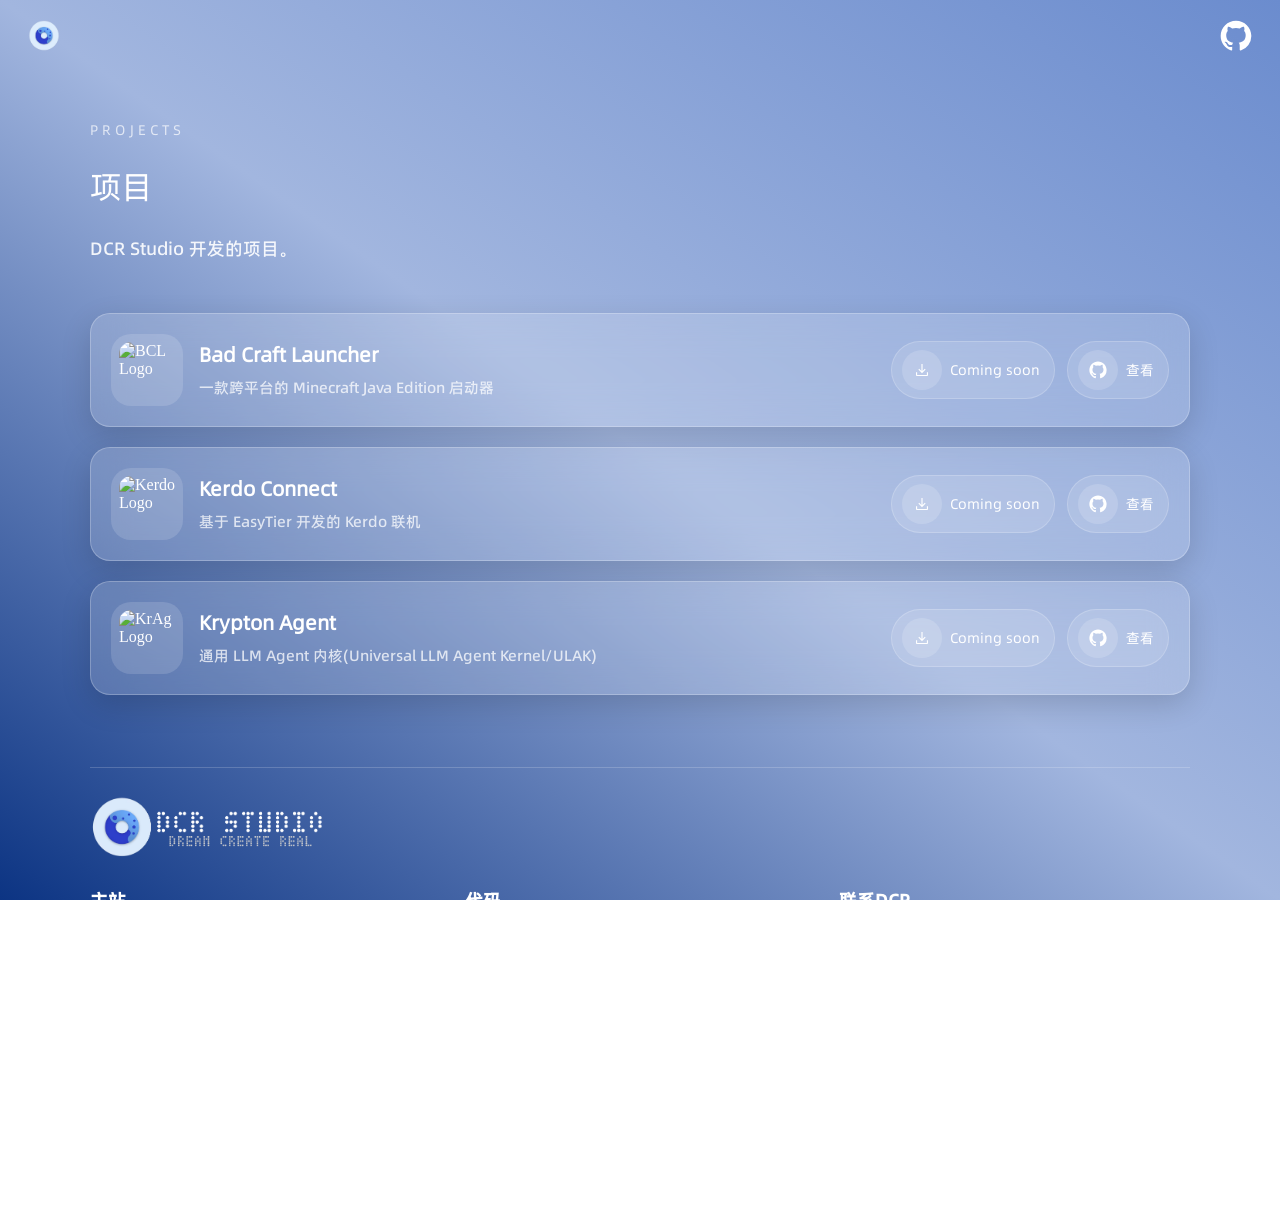
==== projects.html @ 17569304 "[add] added lots of pages" ====
<!DOCTYPE html>
<html lang="zh-CN">
<head>
    <meta charset="UTF-8">
    <meta name="viewport" content="width=device-width, initial-scale=1.0">
    <title>项目 - DCR Studio</title>
    <link rel="stylesheet" href="./res/fonts/puhuiti-mid/result.css">
    <link rel="stylesheet" href="./res/fonts/puhuiti-reg/result.css">
    <link rel="stylesheet" href="./res/css/style.css">
</head>
<body class="about-body">
    <header class="site-header">
        <a href="./index.html" class="header-logo" aria-label="返回主页">
            <img src="./res/images/logo.png" alt="DCR Studio Logo">
        </a>
        <a href="https://github.com/DCR-Studio" class="header-github" aria-label="访问 GitHub" target="_blank" rel="noopener noreferrer">
            <img src="./res/images/svg/github.svg" alt="GitHub">
        </a>
    </header>

    <main class="about-page">
        <section class="about-hero">
            <p class="about-eyebrow">PROJECTS</p>
            <h1>项目</h1>
            <p style="margin: 0; line-height: 1.8; color: rgba(255, 255, 255, 0.9); font-size: 18px; font-family: 'Alibaba PuHuiTi 3.0 65 Medium', Arial, sans-serif;">
                DCR Studio 开发的项目。
            </p>
        </section>

        <section class="about-section">
            <div class="member-cards project-cards">
                <article class="member-card project-card">
                    <!-- 占位示例：后续可替换为真实项目数据 -->
                    <img class="project-card__logo" src="https://github.com/Bad-Craft-Launcher.png" alt="BCL Logo">
                    <div class="project-card__info">
                        <h3>Bad Craft Launcher</h3>
                        <p>一款跨平台的 Minecraft Java Edition 启动器</p>
                    </div>
                    <div class="project-card__actions">
                        <a class="project-card__action" href="https://github.com/Bad-Craft-Launcher/Bad-Craft-Launcher/releases/latest" aria-label="下载项目资源">
                            <span class="project-card__action-icon">
                                <img src="./res/images/svg/download.svg" alt="下载">
                            </span>
                            <span class="project-card__action-label">Coming soon</span>
                        </a>
                        <a class="project-card__action" href="https://github.com/Bad-Craft-Launcher/Bad-Craft-Launcher" aria-label="查看项目详情">
                            <span class="project-card__action-icon">
                                <img src="./res/images/svg/github.svg" alt="查看">
                            </span>
                            <span class="project-card__action-label">查看</span>
                        </a>
                    </div>
                </article>
                <article class="member-card project-card">
                    <img class="project-card__logo" src="https://github.com/Bad-Craft-Launcher.png" alt="Kerdo Logo">
                    <div class="project-card__info">
                        <h3>Kerdo Connect</h3>
                        <p>基于 EasyTier 开发的 Kerdo 联机</p>
                    </div>
                    <div class="project-card__actions">
                        <a class="project-card__action" href="https://github.com/Bad-Craft-Launcher/Kerdo_Connect/releases/latest" aria-label="下载项目资源">
                            <span class="project-card__action-icon">
                                <img src="./res/images/svg/download.svg" alt="下载">
                            </span>
                            <span class="project-card__action-label">Coming soon</span>
                        </a>
                        <a class="project-card__action" href="https://github.com/Bad-Craft-Launcher/Kerdo_Connect" aria-label="查看项目详情">
                            <span class="project-card__action-icon">
                                <img src="./res/images/svg/github.svg" alt="查看">
                            </span>
                            <span class="project-card__action-label">查看</span>
                        </a>
                    </div>
                </article>
                <article class="member-card project-card">
                    <img class="project-card__logo" src="https://github.com/DCR-Studio.png" alt="KrAg Logo">
                    <div class="project-card__info">
                        <h3>Krypton Agent</h3>
                        <p>通用 LLM Agent 内核(Universal LLM Agent Kernel/ULAK)</p>
                    </div>
                    <div class="project-card__actions">
                        <a class="project-card__action" href="https://github.com/DCR-Studio/Krypton_Agent/releases/latest" aria-label="下载项目资源">
                            <span class="project-card__action-icon">
                                <img src="./res/images/svg/download.svg" alt="下载">
                            </span>
                            <span class="project-card__action-label">Coming soon</span>
                        </a>
                        <a class="project-card__action" href="https://github.com/DCR-Studio/KryptonAgent" aria-label="查看项目详情">
                            <span class="project-card__action-icon">
                                <img src="./res/images/svg/github.svg" alt="查看">
                            </span>
                            <span class="project-card__action-label">查看</span>
                        </a>
                    </div>
                </article>
            </div>
        </section>
    </main>

    <footer class="site-footer">
        <div class="site-footer__brand">
            <img src="./res/images/logo-full.png" alt="DCR Studio Logo">
        </div>
        <div class="site-footer__links">
            <div class="site-footer__group">
                <h3>主站</h3>
                <a href="./index.html">主页</a>
                <a href="./about_us.html">关于我们</a>
                <a href="./projects.html">项目</a>
                <a href="./contact.html">联系我们</a>
                <a href="./careers.html">招贤纳士</a>
                <a href="./partner.html">友情链接</a>
            </div>
            <div class="site-footer__group">
                <h3>代码</h3>
                <a href="https://github.com/DCR-Studio" target="_blank" rel="noopener noreferrer">GitHub</a>
                <a href="#">DCR Git</a>
            </div>
            <div class="site-footer__group">
                <h3>联系DCR</h3>
                <a href="mailto:cyrene1112@outlook.com">邮箱</a>
            </div>
        </div>
        <p class="site-footer__copyright">版权所有 ©2026 DCR Studio，保留所有权利</p>
    </footer>
</body>
</html>
---- res/fonts/puhuiti-mid/result.css ----
/* Generated By cn-font-split@7.6.6 https://www.npmjs.com/package/cn-font-split
CreateTime: 2026-07-04T07:19:52.898+00:00;
Macintosh en CopyrightNotice Copyright (c) 2020-2023 Alibaba (China) Co., Ltd. All rights reserved.
Macintosh en FontFamilyName Alibaba PuHuiTi 3.0
Macintosh en FontSubfamilyName 65 Medium
Macintosh en UniqueFontID Hanyi Alibaba-PuHuiTi-3-65-Medium v3.01
Macintosh en FullFontName Alibaba PuHuiTi 3 65 Medium
Macintosh en VersionString Version 3.01
Macintosh en PostScriptFontName AlibabaPuHuiTi_3_65_Medium
Macintosh en Trademark Alibaba is a trademark of Alibaba Group Holding Limited.
Macintosh en ManufacturerName Alibaba Design;Hanyi Fonts
Macintosh en Description GB18030-2022 Level2
Macintosh en TypographicFamilyName Alibaba PuHuiTi 3.0
Macintosh en TypographicSubfamilyName 65 Medium
Windows en CopyrightNotice Copyright © 2020-2023 Alibaba (China) Co., Ltd. All rights reserved.
Windows en FontFamilyName Alibaba PuHuiTi 3.0 65 Medium
Windows en FontSubfamilyName Regular
Windows en UniqueFontID Hanyi Alibaba-PuHuiTi-3-65-Medium v3.01
Windows en FullFontName Alibaba PuHuiTi 3 65 Medium 
Windows en VersionString Version 3.01
Windows en PostScriptFontName AlibabaPuHuiTi_3_65_Medium
Windows en Trademark Alibaba is a trademark of Alibaba Group Holding Limited.
Windows en ManufacturerName Alibaba Design;Hanyi Fonts
Windows en DesignerName Alibaba Design
Windows en Description GB18030-2022 Level2
Windows en TypographicFamilyName Alibaba PuHuiTi 3.0
Windows en TypographicSubfamilyName 65 Medium
Windows zh CopyrightNotice © 2020-2023 阿里巴巴（中国）有限公司，版权所有
Windows zh FontFamilyName 阿里巴巴普惠体 3.0 65 Medium
Windows zh FontSubfamilyName Regular
Windows zh FullFontName 阿里巴巴普惠体 3 65 Medium
Windows zh Trademark 阿里巴巴、Alibaba是阿里巴巴集团在中国及其他国家或地区的商标或注册商标
Windows zh ManufacturerName Alibaba Design；汉仪字库
Windows zh Description GB18030-2022 实现级别2
Windows zh TypographicFamilyName 阿里巴巴普惠体 3.0
Windows zh TypographicSubfamilyName 65 Medium
 */

@font-face{font-family:"Alibaba PuHuiTi 3.0 65 Medium";src:local("Alibaba PuHuiTi 3.0 65 Medium"),url("./fe0da4c849c36a8dfc9201a2fbf87a91.woff2")format("woff2");font-style:normal;font-display:swap;font-weight:500;unicode-range:U+2CD0A,U+2CD8B,U+2CD8D,U+2CD8F-2CD90,U+2CD9F-2CDA0,U+2CDA8,U+2CDAD-2CDAE,U+2CDD5,U+2CE18,U+2CE1A,U+2CE23,U+2CE26,U+2CE2A,U+2CE7C,U+2CE88,U+2CE93;}@font-face{font-family:"Alibaba PuHuiTi 3.0 65 Medium";src:local("Alibaba PuHuiTi 3.0 65 Medium"),url("./f0ddeb15ff6d6e3dd3711c921fa8a365.woff2")format("woff2");font-style:normal;font-display:swap;font-weight:500;unicode-range:U+FE3B-FE40,U+FE49-FE4E,U+FE50-FE52,U+FE54-FE57,U+FE59-FE66,U+FE68-FE6B,U+20087,U+20089,U+200CC,U+20164,U+20676,U+20CD0,U+2139A,U+21413,U+215D7,U+2298F,U+235CB,U+23C97-23C98,U+23E23,U+241FE,U+249DB,U+24A7D,U+24AC9,U+25532,U+25562,U+255A8,U+25ED7,U+26221,U+2648D,U+26676,U+2677C,U+26B5C,U+26C21,U+27FF9,U+28408,U+28678,U+28695,U+287E0,U+28B49,U+28C47,U+28C4F,U+28C51,U+28C54,U+28E99,U+29F7E,U+29F83,U+29F8C,U+2A7DD,U+2A8FB,U+2A917,U+2AA30,U+2AA36,U+2AA58,U+2AFA2,U+2B127-2B128,U+2B137-2B138,U+2B1ED,U+2B300,U+2B363,U+2B36F,U+2B372,U+2B37D,U+2B404,U+2B410,U+2B413,U+2B461,U+2B4E7,U+2B4EF,U+2B4F6,U+2B4F9,U+2B50D-2B50E,U+2B536,U+2B5AE-2B5AF,U+2B5B3,U+2B5E7,U+2B5F4,U+2B61C-2B61D,U+2B626-2B628,U+2B62A,U+2B62C,U+2B695-2B696,U+2B6AD,U+2B6ED,U+2B7A9,U+2B7C5,U+2B7E6,U+2B7F9,U+2B7FC,U+2B806,U+2B80A,U+2B81C,U+2B8B8,U+2BAC7,U+2BB5F,U+2BB62,U+2BB7C,U+2BB83,U+2BC1B,U+2BD77,U+2BD87,U+2BDF7,U+2BE29,U+2C029-2C02A,U+2C0A9,U+2C0CA,U+2C1D5,U+2C1D9,U+2C1F9,U+2C27C,U+2C288,U+2C2A4,U+2C317,U+2C35B,U+2C361,U+2C364,U+2C488,U+2C494,U+2C497,U+2C542,U+2C613,U+2C618,U+2C621,U+2C629,U+2C62B-2C62D,U+2C62F,U+2C642,U+2C64A-2C64B,U+2C72C,U+2C72F,U+2C79F,U+2C7C1,U+2C7FD,U+2C8D9,U+2C8DE,U+2C8E1,U+2C8F3,U+2C907,U+2C90A,U+2C91D,U+2CA02,U+2CA0E,U+2CA7D,U+2CAA9,U+2CB29,U+2CB2D-2CB2E,U+2CB31,U+2CB38-2CB39,U+2CB3B,U+2CB3F,U+2CB41,U+2CB4A,U+2CB4E,U+2CB5A-2CB5B,U+2CB64,U+2CB69,U+2CB6C,U+2CB6F,U+2CB73,U+2CB76,U+2CB78,U+2CB7C,U+2CBB1,U+2CBBF-2CBC0,U+2CBCE,U+2CC56,U+2CC5F,U+2CCF5-2CCF6,U+2CCFD,U+2CCFF,U+2CD02-2CD03;}@font-face{font-family:"Alibaba PuHuiTi 3.0 65 Medium";src:local("Alibaba PuHuiTi 3.0 65 Medium"),url("./80f4eba93f5dee6e5efb33aa146539e7.woff2")format("woff2");font-style:normal;font-display:swap;font-weight:500;unicode-range:U+9EF6,U+9EF8,U+9EFA,U+9F00-9F08,U+9F0A,U+9F0C,U+9F0F,U+9F11-9F12,U+9F14-9F16,U+9F18,U+9F1A-9F1F,U+9F21,U+9F23-9F2B,U+9F2D-9F2E,U+9F30-9F33,U+9F35-9F36,U+9F38,U+9F3A,U+9F3C,U+9F3F-9F43,U+9F45-9F49,U+9F4C-9F4D,U+9F53,U+9F55-9F58,U+9F5A-9F5B,U+9F5D-9F5E,U+9F62-9F65,U+9F68-9F69,U+9F6B,U+9F6D-9F71,U+9F73-9F75,U+9F78-9F7E,U+9F81-9F82,U+9F8E-9F8F,U+9F91-9F93,U+9F96-9F98,U+9F9D-9F9E,U+9FA1-9FEF,U+FA0E-FA0F,U+FA11,U+FA13-FA14,U+FA1F,U+FA21,U+FA23-FA24,U+FA27-FA29,U+FE10-FE19,U+FE30-FE31,U+FE33-FE3A;}@font-face{font-family:"Alibaba PuHuiTi 3.0 65 Medium";src:local("Alibaba PuHuiTi 3.0 65 Medium"),url("./b30726be7192f937f1ca2a57c9c046e0.woff2")format("woff2");font-style:normal;font-display:swap;font-weight:500;unicode-range:U+9D90-9D92,U+9D94-9D97,U+9D99,U+9D9B-9DA4,U+9DA6-9DA8,U+9DAA-9DAE,U+9DB0-9DB3,U+9DB5-9DBA,U+9DBD-9DBF,U+9DC1,U+9DC3-9DD2,U+9DD4-9DD6,U+9DD8,U+9DDB-9DE4,U+9DE7-9DEE,U+9DF0-9DF1,U+9DF4-9DF7,U+9DFB-9E0B,U+9E0D-9E14,U+9E16-9E19,U+9E1C,U+9E24,U+9E27,U+9E2E,U+9E30,U+9E34,U+9E3B-9E3C,U+9E40,U+9E4D,U+9E50,U+9E52-9E54,U+9E56,U+9E59,U+9E5D,U+9E5F-9E62,U+9E65,U+9E6E-9E6F,U+9E72,U+9E74-9E78,U+9E7B,U+9E80-9E81,U+9E83-9E86,U+9E89-9E8A,U+9E8C-9E91,U+9E94-9E96,U+9E98-9E9C,U+9E9E,U+9EA0-9EA4,U+9EA7-9EA8,U+9EAA-9EB3,U+9EB5-9EB7,U+9EB9-9EBA,U+9EBF-9EC2,U+9EC5-9EC8,U+9ECA-9ECB,U+9ED0,U+9ED2-9ED3,U+9ED5-9ED7,U+9ED9-9EDA,U+9EE1,U+9EE3-9EE4,U+9EE6,U+9EEB-9EEE,U+9EF0-9EF1,U+9EF3,U+9EF5;}@font-face{font-family:"Alibaba PuHuiTi 3.0 65 Medium";src:local("Alibaba PuHuiTi 3.0 65 Medium"),url("./700228b8939da39b20bc80b5d2b4ac8d.woff2")format("woff2");font-style:normal;font-display:swap;font-weight:500;unicode-range:U+9C3D,U+9C3F-9C44,U+9C46-9C47,U+9C4A-9C51,U+9C53,U+9C55,U+9C59-9C5C,U+9C5E,U+9C60-9C66,U+9C68-9C6C,U+9C6E-9C76,U+9C79,U+9C7B,U+9C7D-9C7E,U+9C80,U+9C83-9C84,U+9C89-9C8A,U+9C8C,U+9C8F,U+9C93,U+9C96-9C99,U+9C9D,U+9CAA,U+9CAC,U+9CAF,U+9CB9,U+9CBE-9CC2,U+9CC8-9CC9,U+9CD1-9CD2,U+9CDA-9CDB,U+9CE0-9CE1,U+9CE3-9CE4,U+9CE6,U+9CE8,U+9CEA-9CF2,U+9CF5,U+9CF7-9D05,U+9D08,U+9D0A-9D14,U+9D16-9D1A,U+9D1C,U+9D1E,U+9D20-9D22,U+9D24-9D25,U+9D27,U+9D29-9D2E,U+9D31-9D3A,U+9D3C-9D3E,U+9D40-9D41,U+9D43-9D50,U+9D54-9D5B,U+9D5E-9D5F,U+9D62-9D69,U+9D6B,U+9D6D-9D6E,U+9D70-9D71,U+9D73-9D86,U+9D88,U+9D8A-9D8F;}@font-face{font-family:"Alibaba PuHuiTi 3.0 65 Medium";src:local("Alibaba PuHuiTi 3.0 65 Medium"),url("./4c2bf8b38216673ebd500a7e6fa5c6ea.woff2")format("woff2");font-style:normal;font-display:swap;font-weight:500;unicode-range:U+9B12,U+9B14-9B1E,U+9B20-9B21,U+9B24,U+9B26,U+9B28,U+9B2A-9B2D,U+9B30,U+9B33-9B3A,U+9B3D-9B40,U+9B46,U+9B4A-9B4C,U+9B50,U+9B52-9B53,U+9B55-9B57,U+9B59,U+9B5B-9B6E,U+9B70-9B73,U+9B75-9B76,U+9B78-9B80,U+9B82,U+9B84-9B8D,U+9B8F,U+9B93-9B99,U+9B9B-9B9D,U+9B9F-9BA9,U+9BAC,U+9BAF-9BBF,U+9BC2-9BC6,U+9BC8,U+9BCB-9BD3,U+9BD5,U+9BD8-9BDA,U+9BDC,U+9BDE-9BE0,U+9BE3,U+9BE5-9BE6,U+9BE9,U+9BEC-9BEF,U+9BF1-9BF3,U+9BF5-9BFC,U+9BFE,U+9C00-9C07,U+9C0A-9C0C,U+9C0E-9C11,U+9C14-9C1F,U+9C21-9C22,U+9C24,U+9C26-9C27,U+9C2A-9C2C,U+9C2E-9C30,U+9C34,U+9C36,U+9C38,U+9C3A,U+9C3C;}@font-face{font-family:"Alibaba PuHuiTi 3.0 65 Medium";src:local("Alibaba PuHuiTi 3.0 65 Medium"),url("./bccf6facd8a5192bc6c82842bdbefa71.woff2")format("woff2");font-style:normal;font-display:swap;font-weight:500;unicode-range:U+99B2,U+99B5-99C0,U+99C2-99CF,U+99D3,U+99D6-99D7,U+99DA,U+99DC,U+99DE,U+99E0-99E1,U+99E3-99EC,U+99EE-99F0,U+99F2-99FE,U+9A00,U+9A02-9A04,U+9A06-9A0C,U+9A10-9A15,U+9A17-9A18,U+9A1A-9A2A,U+9A2C,U+9A2F,U+9A31-9A35,U+9A39-9A3D,U+9A3F,U+9A46-9A49,U+9A4B-9A4C,U+9A4E,U+9A50-9A54,U+9A56,U+9A58-9A59,U+9A5C-9A5E,U+9A60-9A61,U+9A63,U+9A66-9A69,U+9A6B,U+9A72,U+9A83,U+9A89,U+9A8D-9A8E,U+9A94-9A95,U+9A99,U+9AA6,U+9AA9-9AAE,U+9AB2-9AB5,U+9AB9,U+9ABB,U+9ABD-9ABF,U+9AC3-9AC4,U+9AC6-9ACA,U+9ACD-9ACE,U+9AD0,U+9AD7,U+9AD9-9ADE,U+9AE0,U+9AE2-9AE5,U+9AE7-9AEA,U+9AEC,U+9AEE,U+9AF0-9AF8,U+9AFA,U+9AFC-9B02,U+9B04-9B07,U+9B09-9B0E,U+9B10-9B11;}@font-face{font-family:"Alibaba PuHuiTi 3.0 65 Medium";src:local("Alibaba PuHuiTi 3.0 65 Medium"),url("./15256eaf8ebf578d02d896df12a3e1bc.woff2")format("woff2");font-style:normal;font-display:swap;font-weight:500;unicode-range:U+9815-9816,U+9819-981B,U+981D-9820,U+9822-9823,U+9825,U+9827-982C,U+982E-982F,U+9831-9836,U+983A,U+983C-9845,U+9847-984B,U+9850-9852,U+9854-9857,U+985A,U+985C-985D,U+985F-9861,U+9863-9864,U+9866,U+9868-986A,U+986D-986E,U+9872,U+988B,U+988E,U+9892,U+9895,U+9899,U+98A3,U+98A9-98AD,U+98B0-98B5,U+98B7-98BB,U+98BD-98C3,U+98C5,U+98C7,U+98C9-98CD,U+98CF-98D0,U+98D4,U+98D6-98D7,U+98DC-98DD,U+98E1,U+98E3-98E6,U+98EC,U+98EE,U+98F0-98F1,U+98F3,U+98F5-98FB,U+98FF-9902,U+9904,U+9906-9907,U+990B,U+990E-990F,U+9914-9917,U+9919,U+991C-991D,U+991F-9920,U+9922-9927,U+9929-992D,U+992F-9930,U+9932,U+9934-9936,U+9938-993B,U+993D,U+9940-9942,U+9944,U+9946-9947,U+994D-9951,U+9953,U+9956,U+9958-995B,U+995D,U+995F-9961,U+9964,U+9966,U+9973,U+9978-9979,U+997B,U+997E,U+9982-9983,U+9989,U+998C,U+998E,U+999A-99A4,U+99A6-99A7,U+99A9-99AB,U+99AF-99B0;}@font-face{font-family:"Alibaba PuHuiTi 3.0 65 Medium";src:local("Alibaba PuHuiTi 3.0 65 Medium"),url("./ad28e42911093963da45f993711d81bd.woff2")format("woff2");font-style:normal;font-display:swap;font-weight:500;unicode-range:U+96B5,U+96B7,U+96BA-96BB,U+96BF,U+96C2-96C3,U+96C8,U+96CA,U+96D0-96D1,U+96D3-96D4,U+96D7-96D8,U+96DA,U+96DD,U+96DF,U+96E1,U+96E4-96E7,U+96EB-96EE,U+96F0-96F1,U+96F4-96F5,U+96F8,U+96FA,U+96FC-96FD,U+96FF,U+9702-9703,U+9705,U+970A-970C,U+9710-9712,U+9714-9715,U+9717-971B,U+971D,U+971F-9726,U+9728-9729,U+972B-972C,U+972E-972F,U+9731,U+9733-9737,U+973A-973C,U+973F-9741,U+9743,U+9745-9747,U+9749-9751,U+9754-9755,U+9757-9758,U+975D,U+975F,U+9763-9764,U+9767,U+976A-9772,U+9775,U+9777-977B,U+977D-9784,U+9786-978A,U+978C,U+978E,U+9790,U+9793,U+9795-9797,U+9799-979C,U+979E-979F,U+97A1-97A2,U+97A4-97AA,U+97AC,U+97AE,U+97B0-97B1,U+97B3,U+97B5-97BC,U+97BE-97C2,U+97C4-97C8,U+97CA,U+97CD-97D2,U+97D4-97D8,U+97DA-97DB,U+97DF-97E5,U+97E8,U+97EE-97F2,U+97F4,U+97F7-97FA,U+97FC-97FE,U+9800,U+9804,U+9809,U+980B,U+980D,U+9814;}@font-face{font-family:"Alibaba PuHuiTi 3.0 65 Medium";src:local("Alibaba PuHuiTi 3.0 65 Medium"),url("./a2f093672e6bde3fd5c14dec6f78433b.woff2")format("woff2");font-style:normal;font-display:swap;font-weight:500;unicode-range:U+944B,U+944D-9450,U+9452-9453,U+9455-945F,U+9461-9462,U+9464,U+9466-946A,U+946C,U+946E-946F,U+9471,U+9473-9476,U+9478,U+947A-947B,U+9480,U+9482-9484,U+9491,U+9496,U+9498,U+94C7,U+94CF,U+94D3-94D4,U+94DA,U+94E6,U+94FB,U+951C,U+9520,U+9527,U+9533,U+953D,U+9543,U+9548,U+954B,U+9555,U+955A,U+9560,U+956E,U+9574-9575,U+9578-957E,U+9581,U+9584-9585,U+9587-9588,U+958A,U+958D,U+9590-9591,U+9595-9597,U+9599-95A0,U+95A2,U+95A4,U+95A6-95A7,U+95AA,U+95AE-95B0,U+95B2-95B5,U+95B7-95B8,U+95BA,U+95C0-95C2,U+95C4-95C7,U+95C9,U+95CD-95CF,U+95D1-95D3,U+95D7-95DB,U+95DD,U+95DF-95E0,U+95E3-95E4,U+95E6-95E7,U+95EC,U+95FF,U+9607,U+9613,U+9618,U+961B,U+961E,U+9620,U+9623-9629,U+962B-962D,U+962F-9630,U+9637-963A,U+963E,U+9641,U+9643,U+964A,U+964E-964F,U+9651-9653,U+9656-9657,U+9659-965A,U+965C,U+965E,U+9660,U+9665-9666,U+966B,U+966D-966F,U+9671,U+9679-967C,U+967E-9684,U+9687,U+968C,U+9691-9693,U+9696,U+969A,U+969D-96A6,U+96A9,U+96AB-96AF,U+96B2;}@font-face{font-family:"Alibaba PuHuiTi 3.0 65 Medium";src:local("Alibaba PuHuiTi 3.0 65 Medium"),url("./c297d212a8bdabe43c3b5e2e0e3ef943.woff2")format("woff2");font-style:normal;font-display:swap;font-weight:500;unicode-range:U+9311,U+9313-9314,U+9316-9317,U+931C-931E,U+9321,U+9323-9325,U+9327,U+9329-932A,U+932C-932D,U+9330-9332,U+9334-9337,U+9339-933D,U+933F,U+9342,U+9344-9345,U+9348-934A,U+934C,U+934E-9353,U+9355-9357,U+9359-935A,U+935C-9363,U+9366-9368,U+936B,U+936D-936F,U+9371-9374,U+9377-9379,U+937B-937D,U+937F-9381,U+9383,U+9385-9386,U+9388-9389,U+938B-938E,U+9390-9395,U+9397,U+9399-93A1,U+93A4-93A5,U+93A8,U+93AB,U+93AD,U+93AF,U+93B1-93B2,U+93B4,U+93B6-93BE,U+93C0-93C2,U+93C4-93C6,U+93C9,U+93CB,U+93CE-93D0,U+93D2-93D5,U+93D9-93DB,U+93E0,U+93E3,U+93E5-93E7,U+93E9-93F4,U+93F6,U+93F8,U+93FA-93FC,U+93FE-9402,U+9404-940A,U+940C-940F,U+9411,U+9415-9418,U+941A-941F,U+9421-9425,U+9429-942A,U+942C-942D,U+942F-9431,U+9434,U+9436-9437,U+9439,U+943B-943D,U+9440-9443,U+9445-9449;}@font-face{font-family:"Alibaba PuHuiTi 3.0 65 Medium";src:local("Alibaba PuHuiTi 3.0 65 Medium"),url("./5f0deec2e1d921a8b9c79744a1ee9a29.woff2")format("woff2");font-style:normal;font-display:swap;font-weight:500;unicode-range:U+91B7-91B9,U+91BB-91BF,U+91C2,U+91C4,U+91C6,U+91C8,U+91D6,U+91DA-91DB,U+91DE-91E2,U+91E5-91E6,U+91E8,U+91EA-91F4,U+91F6,U+91F8,U+91FB-91FF,U+9202-9203,U+9205-9207,U+920A-920C,U+920E-920F,U+9212-9213,U+9216-921D,U+921F-9222,U+9224,U+9228-922D,U+922F,U+9231-9232,U+9235-9236,U+923B-923C,U+9241-9244,U+9246-9247,U+924A-924C,U+924E-9250,U+9252-9254,U+9256,U+9258-9259,U+925C-925D,U+925F-9261,U+9263,U+9265,U+9267-926B,U+926E-9273,U+9275-9277,U+9279,U+927C-927E,U+9281-9282,U+9284,U+9286-928D,U+928F-9290,U+9292,U+9294-9295,U+9297,U+9299,U+929B,U+929D-929F,U+92A1-92A2,U+92A4,U+92A7,U+92AD,U+92AF-92B0,U+92B2,U+92B4-92B6,U+92B8-92BA,U+92BD-92C0,U+92C2,U+92C4,U+92C6,U+92C9-92CB,U+92CD-92CE,U+92D0-92D1,U+92D3-92DC,U+92DE,U+92E0-92E2,U+92E7,U+92E9,U+92EB-92ED,U+92F2-92F5,U+92F7,U+92F9-92FB,U+92FD-9300,U+9302-9303,U+9305,U+9309-930F;}@font-face{font-family:"Alibaba PuHuiTi 3.0 65 Medium";src:local("Alibaba PuHuiTi 3.0 65 Medium"),url("./07b52f41963afe61d3e4b91c76cf8fad.woff2")format("woff2");font-style:normal;font-display:swap;font-weight:500;unicode-range:U+9007-9008,U+900C,U+900E,U+9013,U+9018,U+901C,U+9024-9025,U+9027-902C,U+9030-9031,U+9033-9034,U+9037,U+9039-903A,U+903D,U+903F-9040,U+9043,U+9045-9046,U+9048-9049,U+904C,U+9056,U+905A,U+905D,U+905F,U+9061,U+9064,U+9066-9067,U+906A-906C,U+906F-9071,U+9073,U+9076,U+9079,U+907B,U+907E,U+9085-9086,U+9089,U+908C-908E,U+9092,U+9094,U+9096,U+9098,U+909A,U+909C,U+909E-90A0,U+90A4-90A5,U+90A7-90A9,U+90AB,U+90AD,U+90B2,U+90B7,U+90BC-90BD,U+90BF-90C0,U+90C2-90C3,U+90C6,U+90C8-90C9,U+90CB-90CD,U+90D2,U+90D4-90D6,U+90D8-90DA,U+90DE,U+90E0,U+90E3-90E5,U+90E9-90EA,U+90EC,U+90EE,U+90F0-90F3,U+90F6-90F7,U+90F9-90FC,U+90FF-9101,U+9103,U+9105,U+9107-9108,U+910A-9111,U+9113,U+9115,U+9117-9118,U+911A-911D,U+911F-9121,U+9124-9126,U+9128-912C,U+912E,U+9133,U+9135,U+9137-9138,U+913B-9142,U+9144-9145,U+9147,U+9151,U+9153-9156,U+9158-9159,U+915B-915C,U+915F-9160,U+9166-9168,U+916B,U+916D,U+9173,U+917A-917C,U+9180-9182,U+9184,U+9186,U+9188,U+918A,U+918E-918F,U+9193-9199,U+919D,U+919F-91A1,U+91A4-91A9,U+91B0-91B3,U+91B6;}@font-face{font-family:"Alibaba PuHuiTi 3.0 65 Medium";src:local("Alibaba PuHuiTi 3.0 65 Medium"),url("./82ab59eb292a697f70346bb8cf2c2596.woff2")format("woff2");font-style:normal;font-display:swap;font-weight:500;unicode-range:U+8E6B,U+8E6E,U+8E71,U+8E73,U+8E75,U+8E77-8E79,U+8E7B,U+8E7D-8E7E,U+8E80,U+8E82-8E84,U+8E86,U+8E88,U+8E8C,U+8E8E,U+8E96-8E99,U+8E9B,U+8E9D,U+8E9F-8EA0,U+8EA2-8EA4,U+8EA7-8EA9,U+8EAD-8EAE,U+8EB0-8EB1,U+8EB3-8EB9,U+8EBB-8EBF,U+8EC1-8EC9,U+8ECF-8ED1,U+8ED3,U+8ED5-8EDA,U+8EDC-8EDE,U+8EE0-8EE3,U+8EE5-8EEA,U+8EEC-8EF1,U+8EF3-8EF7,U+8EFD,U+8EFF-8F02,U+8F04,U+8F06,U+8F08,U+8F0B-8F11,U+8F13,U+8F16-8F1A,U+8F20-8F24,U+8F27-8F28,U+8F2B-8F2E,U+8F30-8F32,U+8F34-8F37,U+8F39-8F3A,U+8F3C-8F3D,U+8F40-8F41,U+8F43,U+8F47-8F48,U+8F4A-8F4C,U+8F4F-8F53,U+8F55-8F5E,U+8F60,U+8F63,U+8F65,U+8F6A,U+8F80,U+8F8C,U+8F92,U+8F9D,U+8FA0-8FA2,U+8FA4-8FA5,U+8FA7,U+8FAA,U+8FAC,U+8FB3-8FB5,U+8FB7-8FB8,U+8FBA-8FBC,U+8FBF-8FC0,U+8FC3,U+8FC6,U+8FC9-8FCD,U+8FCF,U+8FD2,U+8FD6-8FD7,U+8FDA,U+8FE0-8FE1,U+8FE3,U+8FE7,U+8FEC,U+8FEF,U+8FF1-8FF2,U+8FF4-8FF6,U+8FFA-8FFC,U+8FFE-8FFF;}@font-face{font-family:"Alibaba PuHuiTi 3.0 65 Medium";src:local("Alibaba PuHuiTi 3.0 65 Medium"),url("./004e72b5d0db8b5d825c6520e001409b.woff2")format("woff2");font-style:normal;font-display:swap;font-weight:500;unicode-range:U+8CCB-8CD0,U+8CD4,U+8CD6-8CD9,U+8CDB,U+8CDD,U+8CDF,U+8CE5,U+8CE8-8CE9,U+8CEB,U+8CEE-8CF3,U+8CF5-8CF9,U+8CFF-8D03,U+8D06-8D07,U+8D09,U+8D0B-8D0C,U+8D0E,U+8D11-8D12,U+8D14-8D15,U+8D18-8D1A,U+8D1C,U+8D20,U+8D51-8D52,U+8D57,U+8D5F,U+8D65,U+8D68-8D6A,U+8D6C,U+8D6E-8D6F,U+8D71-8D72,U+8D78-8D80,U+8D82-8D83,U+8D86-8D89,U+8D8C-8D90,U+8D92-8D93,U+8D96-8D98,U+8D9A-8D9E,U+8DA0-8DA2,U+8DA4-8DA7,U+8DA9-8DB0,U+8DB6-8DB7,U+8DB9,U+8DBB,U+8DBD,U+8DC0-8DC2,U+8DC5,U+8DC7-8DCA,U+8DCD,U+8DD0,U+8DD2-8DD5,U+8DD8-8DD9,U+8DDC,U+8DE0,U+8DE2,U+8DE5-8DE7,U+8DE9,U+8DED-8DEE,U+8DF0-8DF2,U+8DF4,U+8DF6,U+8DFC,U+8DFE-8E04,U+8E06-8E08,U+8E0B,U+8E0D-8E0E,U+8E11-8E13,U+8E15-8E1C,U+8E20-8E21,U+8E24-8E28,U+8E2B,U+8E2D,U+8E30,U+8E32-8E34,U+8E36-8E38,U+8E3B-8E3C,U+8E3E-8E3F,U+8E43,U+8E45-8E46,U+8E4D-8E50,U+8E53-8E54,U+8E56-8E58,U+8E5A-8E5F,U+8E61-8E62,U+8E65,U+8E67-8E68,U+8E6A;}@font-face{font-family:"Alibaba PuHuiTi 3.0 65 Medium";src:local("Alibaba PuHuiTi 3.0 65 Medium"),url("./c6db850c72cd901e59278420807057a7.woff2")format("woff2");font-style:normal;font-display:swap;font-weight:500;unicode-range:U+8AF2,U+8AF4-8AF5,U+8AF9,U+8AFB,U+8AFD,U+8AFF,U+8B03,U+8B06,U+8B08-8B09,U+8B0B-8B0D,U+8B0F,U+8B11-8B13,U+8B15,U+8B18,U+8B1A,U+8B1C,U+8B1E-8B1F,U+8B21-8B25,U+8B27,U+8B29-8B2A,U+8B2D-8B32,U+8B34-8B38,U+8B3A-8B3D,U+8B3F-8B40,U+8B42-8B48,U+8B4A-8B4D,U+8B50-8B55,U+8B57,U+8B5B,U+8B5D-8B65,U+8B67-8B6A,U+8B6D-8B6E,U+8B71-8B73,U+8B75-8B76,U+8B78-8B7C,U+8B7F,U+8B81-8B89,U+8B8B-8B8D,U+8B8F-8B91,U+8B94,U+8B97-8B9B,U+8B9D,U+8B9F,U+8BAC,U+8BB1,U+8BBB,U+8BC7,U+8BD0,U+8BEA,U+8C09,U+8C1E,U+8C38-8C40,U+8C42-8C45,U+8C4A-8C4B,U+8C4D,U+8C4F,U+8C51-8C53,U+8C56-8C59,U+8C5B-8C60,U+8C63-8C69,U+8C6D-8C72,U+8C74-8C77,U+8C7B-8C81,U+8C83-8C84,U+8C86-8C88,U+8C8B,U+8C8D-8C92,U+8C95-8C97,U+8C99-8C9C,U+8C9F,U+8CA3-8CA6,U+8CAD-8CAE,U+8CB1,U+8CB5,U+8CB9,U+8CBE,U+8CC6,U+8CC9;}@font-face{font-family:"Alibaba PuHuiTi 3.0 65 Medium";src:local("Alibaba PuHuiTi 3.0 65 Medium"),url("./7ecd654fc406ca02968a29cd348d6eb9.woff2")format("woff2");font-style:normal;font-display:swap;font-weight:500;unicode-range:U+8988-898A,U+898C-898E,U+8990-8992,U+8994-8995,U+8997,U+8999-89A0,U+89A2-89A5,U+89A7-89A9,U+89AB,U+89AD-89AE,U+89B0-89B1,U+89B3-89B6,U+89B8-89B9,U+89BB-89BC,U+89BE,U+89C3,U+89CD,U+89D3-89D5,U+89D7-89D9,U+89DB,U+89DD,U+89DF-89E2,U+89E4,U+89E7-89EA,U+89EC-89EE,U+89F0-89F2,U+89F5,U+89F7,U+89F9-89FF,U+8A04-8A06,U+8A09,U+8A0B,U+8A0D,U+8A0F,U+8A11-8A12,U+8A14,U+8A19-8A1A,U+8A1C,U+8A1E,U+8A20-8A22,U+8A24,U+8A26-8A29,U+8A2B-8A2C,U+8A2E-8A30,U+8A32-8A33,U+8A35,U+8A37-8A39,U+8A3B-8A3D,U+8A3F-8A40,U+8A42-8A45,U+8A47,U+8A49-8A4D,U+8A4F,U+8A51,U+8A53,U+8A56-8A57,U+8A59-8A5A,U+8A5C-8A5D,U+8A5F,U+8A64-8A65,U+8A67-8A68,U+8A6A,U+8A6F,U+8A74,U+8A76-8A78,U+8A7A-8A7B,U+8A7D-8A7E,U+8A80-8A83,U+8A88,U+8A8B-8A8C,U+8A8E-8A90,U+8A94,U+8A96-8A97,U+8A99,U+8A9B-8A9D,U+8A9F,U+8AA2,U+8AA7,U+8AA9,U+8AAB-8AAF,U+8AB1,U+8AB3-8AB5,U+8AB7-8AB8,U+8ABA-8ABB,U+8ABD-8ABE,U+8AC0-8AC1,U+8AC3,U+8AC5-8AC6,U+8AC8,U+8ACA,U+8ACC,U+8ACE,U+8AD0,U+8AD3-8AD5,U+8AD8-8ADA,U+8ADD,U+8ADF-8AE0,U+8AE3,U+8AE5,U+8AE8-8AEA,U+8AEC,U+8AEF-8AF0;}@font-face{font-family:"Alibaba PuHuiTi 3.0 65 Medium";src:local("Alibaba PuHuiTi 3.0 65 Medium"),url("./338e507f1d2087f821d83a7b473be398.woff2")format("woff2");font-style:normal;font-display:swap;font-weight:500;unicode-range:U+884E-8852,U+8855-8856,U+8858,U+885A,U+885C,U+885E-8860,U+8866-8867,U+886A,U+886D,U+886F,U+8871,U+8873-8876,U+8878-887C,U+8880,U+8883,U+8886-8887,U+8889-888A,U+888C,U+888E-8891,U+8893-8895,U+8897-889B,U+889D,U+889F-88A1,U+88A3,U+88A5-88AA,U+88AC,U+88AE-88B0,U+88B2-88B6,U+88B8-88BB,U+88BD-88C0,U+88C3-88C4,U+88C7-88C8,U+88CA-88CD,U+88D0-88D1,U+88D3,U+88D6-88D7,U+88DA-88DB,U+88DE,U+88E0-88E1,U+88E6-88E7,U+88E9-88EF,U+88F2,U+88F5-88F7,U+88FA-88FB,U+88FD,U+88FF-8901,U+8903-8909,U+890B-890F,U+8911,U+8914-8918,U+891C-8920,U+8922-8924,U+8926-8929,U+892C-892F,U+8931,U+8935,U+8937,U+8939-893A,U+893C-8940,U+8942-8943,U+8945-8948,U+894A-8955,U+8957-895C,U+8961-8963,U+8965,U+8967-8969,U+896B-896E,U+8970-8971,U+8973-897A,U+897C-897E,U+8980,U+8982,U+8984-8985,U+8987;}@font-face{font-family:"Alibaba PuHuiTi 3.0 65 Medium";src:local("Alibaba PuHuiTi 3.0 65 Medium"),url("./e587e6c934f93f7d8ecf9c4346c1515b.woff2")format("woff2");font-style:normal;font-display:swap;font-weight:500;unicode-range:U+86FD,U+86FF,U+8701,U+8704-8705,U+870B-870C,U+870E-8711,U+8714,U+8716,U+8719,U+871B,U+871D,U+871F-8720,U+8724,U+8726-8728,U+872A-872D,U+872F-8730,U+8732-8733,U+8735-8736,U+8738-873A,U+873C-873D,U+8740-8746,U+874A-874B,U+874D,U+874F-8752,U+8754,U+8756,U+8758,U+875A-875E,U+8761-8762,U+8767,U+8769-876D,U+876F,U+8771-8773,U+8775,U+8777,U+8779-877A,U+877F-8781,U+8786-8787,U+8789-878A,U+878C,U+878E-8792,U+8794-8796,U+8798-879D,U+87A0-87A1,U+87A3-87A7,U+87A9-87AA,U+87AE,U+87B0-87B2,U+87B4,U+87B6-87B9,U+87BC,U+87BE-87BF,U+87C1-87C3,U+87C5,U+87C7,U+87C9,U+87CC-87CD,U+87CF-87D0,U+87D4-87DA,U+87DC-87DF,U+87E1-87E2,U+87E4,U+87E6-87E9,U+87EB,U+87ED,U+87F0-87F1,U+87F3-87F5,U+87F7-87F8,U+87FA,U+87FC-87FD,U+87FF-8802,U+8804,U+8807-8809,U+880B-880C,U+880E-880F,U+8812,U+8817-881A,U+881C-881E,U+8820,U+8824-8830,U+8833-8835,U+8837-8838,U+883A,U+883D-883F,U+8841-8843,U+8847-884B;}@font-face{font-family:"Alibaba PuHuiTi 3.0 65 Medium";src:local("Alibaba PuHuiTi 3.0 65 Medium"),url("./df754969ebf6edff8c6716e4be1500c1.woff2")format("woff2");font-style:normal;font-display:swap;font-weight:500;unicode-range:U+85B4-85B6,U+85B8,U+85BB-85C0,U+85C2-85C8,U+85CA-85CC,U+85D1-85D2,U+85D4,U+85D6-85DB,U+85DE-85E3,U+85E6-85E8,U+85EB-85F5,U+85F7-85F8,U+85FC-85FE,U+8600-8603,U+8608-8609,U+860C-8610,U+8612-8615,U+8617-8619,U+861B-861D,U+861F-8621,U+8623-8626,U+8628,U+862A-862C,U+862E-8637,U+8639,U+863B,U+863D-863E,U+8640-864C,U+8652-8653,U+8656-8659,U+865D,U+8660-8661,U+8663-8666,U+8668-866A,U+866D,U+8670,U+8672-8678,U+8683-8689,U+868E-8692,U+8694,U+8696-869B,U+869E-86A2,U+86A5-86A6,U+86AB,U+86AD-86AE,U+86B2-86B3,U+86B7-86B9,U+86BB-86BF,U+86C1-86C3,U+86C5,U+86C8,U+86CC-86CD,U+86D2-86D3,U+86D5-86D7,U+86DA,U+86DC-86DD,U+86E0-86E3,U+86E5-86E8,U+86EA-86EC,U+86EF,U+86F5-86F7,U+86FC;}@font-face{font-family:"Alibaba PuHuiTi 3.0 65 Medium";src:local("Alibaba PuHuiTi 3.0 65 Medium"),url("./03cd67f683e1d94a5c74b9b8d8b7f791.woff2")format("woff2");font-style:normal;font-display:swap;font-weight:500;unicode-range:U+846A,U+846E-8470,U+8472,U+8474,U+8479,U+847B-8481,U+8483-8486,U+848A,U+848D,U+848F-8493,U+8495-8496,U+8498,U+849A-849B,U+849D,U+849F-84A0,U+84A2-84AE,U+84B0-84B1,U+84B3,U+84B5-84B7,U+84BB,U+84BE,U+84C2-84C3,U+84C5-84C8,U+84CC,U+84CE-84CF,U+84D2,U+84D4-84D5,U+84D7-84DC,U+84DE,U+84E1-84E2,U+84E4,U+84E7-84EB,U+84ED,U+84F1-84F3,U+84F5-84FB,U+84FE,U+8500-850B,U+850D-8510,U+8512,U+8514-8516,U+8518-8519,U+851B-851D,U+8520,U+8522,U+8524,U+8527-852A,U+852E-8536,U+853E-8540,U+8542,U+8544-8545,U+8547,U+854B-854D,U+854F-8551,U+8553-8554,U+8557,U+855A-855D,U+855F-8561,U+8563,U+8565-8567,U+856B-856C,U+856E-8571,U+8573,U+8575-8576,U+8578,U+857C-857D,U+857F-8583,U+8586,U+8589,U+858B,U+858D-858E,U+8590-8593,U+8595-859A,U+859D-859E,U+85A0-85A3,U+85A5,U+85A7,U+85AB-85AD,U+85B1-85B3;}@font-face{font-family:"Alibaba PuHuiTi 3.0 65 Medium";src:local("Alibaba PuHuiTi 3.0 65 Medium"),url("./6016b81a6005b5151521ca1fcf99fd39.woff2")format("woff2");font-style:normal;font-display:swap;font-weight:500;unicode-range:U+82EE,U+82F0,U+82F2-82F3,U+82F5-82F6,U+82F8,U+82FA,U+82FC-8300,U+830A-830B,U+830D,U+8310,U+8312-8313,U+8316,U+8318-8319,U+831D-8326,U+8329-832A,U+832E,U+8330,U+8337,U+833B,U+833D-833F,U+8341-8342,U+8344-8345,U+8348,U+834B-834E,U+8353,U+8355-8359,U+835D,U+8362,U+8370-8376,U+8379-837A,U+837E-8384,U+8387-8388,U+838B-838D,U+838F-8391,U+8394-8395,U+8397,U+8399-839A,U+839D,U+839F,U+83A1,U+83A3-83A6,U+83AC-83AF,U+83B5,U+83BB,U+83BE-83BF,U+83C2-83C4,U+83C6,U+83C8-83C9,U+83CB,U+83CD-83CE,U+83D0-83D3,U+83D5,U+83D7,U+83D9-83DB,U+83DE,U+83E2-83E4,U+83E6-83E8,U+83EB-83EE,U+83F3-83F7,U+83FA-83FC,U+83FE-8400,U+8402,U+8405,U+8408-8409,U+8410,U+8412-8417,U+8419-841B,U+841E-8423,U+8429-842B,U+842D-8430,U+8432-8434,U+8436-8437,U+8439-843B,U+843E-8445,U+8447-8448,U+844A-8450,U+8453-8456,U+8458,U+845D-8460,U+8462,U+8465,U+8467-8468;}@font-face{font-family:"Alibaba PuHuiTi 3.0 65 Medium";src:local("Alibaba PuHuiTi 3.0 65 Medium"),url("./fdcbea03ed66c2818d6c7d195b97074e.woff2")format("woff2");font-style:normal;font-display:swap;font-weight:500;unicode-range:U+814D,U+814F,U+8152,U+8157-8158,U+815B-815F,U+8162-8164,U+8168,U+816A,U+816C,U+816F,U+8172,U+8175-8177,U+8181,U+8184-8187,U+8189,U+818B-818E,U+8190,U+8192-8197,U+8199,U+819E-819F,U+81A1-81A2,U+81A4-81A5,U+81A7,U+81AB-81B2,U+81B4-81B9,U+81BC,U+81C4-81C5,U+81C7-81C8,U+81CB,U+81CE,U+81D0-81D7,U+81D9,U+81DB-81DF,U+81E1-81E2,U+81E4,U+81E6,U+81E9,U+81EB,U+81EE-81F2,U+81F5-81F9,U+81FD,U+81FF,U+8203,U+820B,U+820E-820F,U+8211,U+8213,U+8215-821A,U+821D,U+8220,U+8224-8227,U+8229,U+822E,U+8232,U+823A,U+823C-823D,U+823F-8243,U+8245-8246,U+8248,U+824A,U+824C-824E,U+8250-8257,U+825B-825E,U+8260-8263,U+8265,U+8267,U+8269-826A,U+826C-826D,U+8275-8278,U+827B-827C,U+8280-8281,U+8283,U+8285-8287,U+8289,U+828C,U+8290,U+8293-8296,U+829A-829B,U+829E,U+82A0,U+82A2-82A3,U+82A7,U+82B2,U+82B5-82B6,U+82BA,U+82BC,U+82BF-82C0,U+82C2-82C3,U+82C5-82C6,U+82C9,U+82D0,U+82D6,U+82D9-82DA,U+82DD,U+82E2,U+82E8-82EA,U+82EC-82ED;}@font-face{font-family:"Alibaba PuHuiTi 3.0 65 Medium";src:local("Alibaba PuHuiTi 3.0 65 Medium"),url("./349a2ff7d9163ea1ac62165e9c45f939.woff2")format("woff2");font-style:normal;font-display:swap;font-weight:500;unicode-range:U+7FBA-7FBB,U+7FBE,U+7FC0,U+7FC2-7FC4,U+7FC6-7FC9,U+7FCB,U+7FCD,U+7FCF-7FD1,U+7FD3,U+7FD6-7FD7,U+7FD9-7FDE,U+7FE2-7FE4,U+7FE7-7FE8,U+7FEA-7FED,U+7FEF,U+7FF2,U+7FF4-7FF8,U+7FFA,U+7FFD-7FFF,U+8002,U+8007-800A,U+800E-800F,U+8011,U+8013,U+801A-801B,U+801D-801F,U+8021,U+8023-8024,U+802B,U+802D,U+802F-8030,U+8032,U+8034,U+8039-803A,U+803C,U+803E,U+8040-8041,U+8044-8045,U+8047-8049,U+804E-8051,U+8053,U+8055,U+8057,U+8059,U+805B-805D,U+805F-8068,U+806B-806E,U+8074,U+8078,U+807A-807C,U+8081-8082,U+8088,U+808A,U+808D-8092,U+8094-8095,U+8097,U+8099,U+809E,U+80A3,U+80A6-80A8,U+80AC,U+80B0,U+80B3,U+80B5-80B6,U+80B8-80B9,U+80BB,U+80C5,U+80C7-80CB,U+80CF-80D5,U+80D8,U+80DF-80E0,U+80E2-80E3,U+80E6,U+80EE,U+80F5,U+80F7,U+80F9,U+80FB,U+80FE-8101,U+8103-8104,U+8107,U+810B-810C,U+8115,U+8117,U+8119,U+811C-811D,U+811F-8122,U+8124-812A,U+812D-812E,U+8130,U+8133-8135,U+8137,U+813A-813D,U+813F-8145,U+8147,U+8149;}@font-face{font-family:"Alibaba PuHuiTi 3.0 65 Medium";src:local("Alibaba PuHuiTi 3.0 65 Medium"),url("./875cca9e73961ebf11adc66a6e632c00.woff2")format("woff2");font-style:normal;font-display:swap;font-weight:500;unicode-range:U+7DED-7DEE,U+7DF0,U+7DF3,U+7DF5,U+7DF7-7DF8,U+7DFA-7E07,U+7E0C-7E0F,U+7E12-7E1A,U+7E1C,U+7E20-7E22,U+7E24-7E2A,U+7E2C,U+7E2F-7E30,U+7E33-7E34,U+7E38,U+7E3A,U+7E3C,U+7E3F-7E40,U+7E42,U+7E44,U+7E48-7E51,U+7E53,U+7E56-7E59,U+7E5B-7E5D,U+7E5F-7E60,U+7E63-7E68,U+7E6B-7E6C,U+7E71-7E72,U+7E74-7E78,U+7E7A-7E7B,U+7E7F-7E81,U+7E83-7E87,U+7E89,U+7E8B,U+7E8D-7E8E,U+7E90-7E92,U+7E94-7E95,U+7E97,U+7E99-7E9A,U+7E9D-7E9E,U+7EAE,U+7EB4,U+7EBB-7EBC,U+7ED6,U+7EE4,U+7EEC,U+7EF9,U+7F0A,U+7F10,U+7F1E,U+7F37,U+7F39,U+7F3B-7F41,U+7F43,U+7F46-7F4B,U+7F4D-7F4F,U+7F52-7F53,U+7F56,U+7F59,U+7F5B-7F5E,U+7F60,U+7F63-7F67,U+7F6B-7F6D,U+7F6F,U+7F73,U+7F76,U+7F78,U+7F7A-7F7D,U+7F7F-7F80,U+7F82-7F84,U+7F87,U+7F89,U+7F8D,U+7F8F-7F93,U+7F95-7F99,U+7F9B-7F9C,U+7FA0,U+7FA2,U+7FA6,U+7FAA-7FAE,U+7FB1,U+7FB3-7FB5,U+7FB7;}@font-face{font-family:"Alibaba PuHuiTi 3.0 65 Medium";src:local("Alibaba PuHuiTi 3.0 65 Medium"),url("./f4d6ffc24dfbfb47301596fae73f2d6a.woff2")format("woff2");font-style:normal;font-display:swap;font-weight:500;unicode-range:U+7C8E-7C90,U+7C93-7C94,U+7C96,U+7C99-7C9B,U+7CA0-7CA1,U+7CA3,U+7CA6-7CA9,U+7CAB-7CAD,U+7CAF-7CB0,U+7CB4,U+7CB6-7CB8,U+7CBA-7CBB,U+7CBF-7CC0,U+7CC2-7CC4,U+7CC6,U+7CCB,U+7CCE-7CD4,U+7CD8,U+7CDA-7CDB,U+7CE1-7CE6,U+7CE9-7CEE,U+7CF0-7CF1,U+7CF3,U+7CF5,U+7CF7,U+7CFA,U+7CFC-7CFD,U+7CFF,U+7D01,U+7D03,U+7D0C,U+7D0E-7D0F,U+7D11-7D12,U+7D16,U+7D18,U+7D1D-7D1F,U+7D23-7D26,U+7D28-7D2A,U+7D2C-7D2E,U+7D34-7D38,U+7D3B,U+7D3D-7D3E,U+7D41,U+7D43,U+7D45,U+7D47-7D4D,U+7D4F,U+7D51-7D54,U+7D56-7D5A,U+7D5C,U+7D5F-7D60,U+7D63-7D65,U+7D67,U+7D69-7D6D,U+7D6F-7D70,U+7D74-7D76,U+7D78,U+7D7A-7D80,U+7D82,U+7D84-7D85,U+7D87,U+7D89-7D8E,U+7D90-7D92,U+7D94-7D9B,U+7D9D,U+7D9F,U+7DA1,U+7DA4-7DA5,U+7DA7-7DAB,U+7DAF,U+7DB3,U+7DB5-7DB7,U+7DBC,U+7DC0-7DC3,U+7DC5-7DC6,U+7DC8-7DC9,U+7DCC-7DD1,U+7DD3-7DD6,U+7DDB-7DDC,U+7DDF,U+7DE2,U+7DE4-7DE5,U+7DE7,U+7DEA-7DEB;}@font-face{font-family:"Alibaba PuHuiTi 3.0 65 Medium";src:local("Alibaba PuHuiTi 3.0 65 Medium"),url("./4bd83de3446834a51a4e80f0b719a1fb.woff2")format("woff2");font-style:normal;font-display:swap;font-weight:500;unicode-range:U+7B63-7B66,U+7B68-7B6D,U+7B6F-7B70,U+7B73-7B74,U+7B76,U+7B78,U+7B7A,U+7B7C-7B7D,U+7B7F,U+7B81-7B84,U+7B86-7B8A,U+7B8C,U+7B8E,U+7B91-7B93,U+7B96,U+7B98-7B9B,U+7B9E-7BA0,U+7BA3-7BA5,U+7BAE-7BB0,U+7BB2-7BB3,U+7BB5-7BB7,U+7BB9-7BBF,U+7BC2-7BC3,U+7BC5,U+7BC8,U+7BCA,U+7BCD-7BD0,U+7BD2,U+7BD4-7BD8,U+7BDB-7BDC,U+7BDE-7BE0,U+7BE2-7BE3,U+7BE7-7BE8,U+7BEB-7BED,U+7BEF-7BF0,U+7BF2,U+7BF4-7BF6,U+7BF8-7BFB,U+7BFD,U+7BFF,U+7C01-7C06,U+7C08-7C0A,U+7C0E,U+7C10-7C15,U+7C17-7C1D,U+7C20,U+7C22,U+7C24-7C25,U+7C28-7C29,U+7C2C-7C37,U+7C39-7C3D,U+7C42,U+7C44-7C4B,U+7C4E-7C5B,U+7C5D-7C5E,U+7C61-7C63,U+7C65-7C68,U+7C6B,U+7C6D,U+7C6F-7C71,U+7C75-7C7A,U+7C7E-7C88,U+7C8A-7C8D;}@font-face{font-family:"Alibaba PuHuiTi 3.0 65 Medium";src:local("Alibaba PuHuiTi 3.0 65 Medium"),url("./cc79867e54ad748ea975c303c5c219c7.woff2")format("woff2");font-style:normal;font-display:swap;font-weight:500;unicode-range:U+7A16,U+7A18-7A19,U+7A1B-7A1D,U+7A21-7A22,U+7A24-7A2D,U+7A2F-7A30,U+7A32,U+7A34-7A36,U+7A38,U+7A3A,U+7A3E,U+7A40-7A45,U+7A47-7A4B,U+7A4F-7A50,U+7A52-7A56,U+7A58-7A60,U+7A63-7A68,U+7A6A-7A6C,U+7A6E-7A6F,U+7A71-7A73,U+7A75,U+7A7B-7A7E,U+7A82,U+7A85,U+7A87,U+7A89-7A8C,U+7A8E-7A90,U+7A93-7A94,U+7A99-7A9B,U+7A9E,U+7AA1-7AA4,U+7AA7,U+7AAB,U+7AB0-7AB2,U+7AB4-7AB5,U+7AB7-7AB9,U+7ABB-7ABE,U+7AC0-7AC3,U+7AC6,U+7AC9,U+7ACC-7AD5,U+7AD7-7AD8,U+7ADA-7ADD,U+7AE1-7AE2,U+7AE4,U+7AE7-7AEC,U+7AEE,U+7AF0-7AF5,U+7AF7-7AF8,U+7AFB-7AFC,U+7AFE,U+7B00-7B02,U+7B05,U+7B07,U+7B09,U+7B0C-7B0E,U+7B10,U+7B12-7B13,U+7B16-7B18,U+7B1A,U+7B1C-7B1D,U+7B1F,U+7B21-7B23,U+7B27,U+7B29,U+7B2D,U+7B2F-7B30,U+7B32,U+7B34-7B37,U+7B39,U+7B3B,U+7B3D,U+7B3F-7B44,U+7B48,U+7B4A,U+7B4E,U+7B53,U+7B55,U+7B57,U+7B59,U+7B5C,U+7B5E-7B5F,U+7B61;}@font-face{font-family:"Alibaba PuHuiTi 3.0 65 Medium";src:local("Alibaba PuHuiTi 3.0 65 Medium"),url("./44f04b3695f27595cdb1509a76bfe21f.woff2")format("woff2");font-style:normal;font-display:swap;font-weight:500;unicode-range:U+78DF-78E2,U+78E4-78E6,U+78E9-78EB,U+78ED-78EE,U+78F0-78F1,U+78F3,U+78F5-78F6,U+78F8-78F9,U+78FB-78FC,U+78FE-7900,U+7902-7904,U+7907-790D,U+790F-7912,U+7914-7918,U+791A-791D,U+791F-7923,U+7925,U+7927-7929,U+792D-7930,U+7932-7933,U+7935-7939,U+793D,U+793F,U+7942-7945,U+7947,U+794A-7952,U+7954,U+7958-7959,U+7961,U+7963-7964,U+7966,U+7969-796C,U+796E,U+7970-7976,U+7979,U+797B-797E,U+7982-7983,U+7986-7989,U+798B-798C,U+7990-7999,U+799B-79A6,U+79A8-79A9,U+79AB-79AD,U+79AF,U+79B2,U+79B4-79B8,U+79BC,U+79C2,U+79C4-79C5,U+79C7,U+79CA,U+79CC,U+79CE-79D0,U+79D3-79D4,U+79D6-79D7,U+79D9-79DE,U+79E0-79E2,U+79E5,U+79E8,U+79EA,U+79EC,U+79EE,U+79F1-79F7,U+79F9-79FA,U+79FC,U+79FE-79FF,U+7A01,U+7A04,U+7A07,U+7A09-7A0A,U+7A0C,U+7A0F-7A13,U+7A15;}@font-face{font-family:"Alibaba PuHuiTi 3.0 65 Medium";src:local("Alibaba PuHuiTi 3.0 65 Medium"),url("./17f7e1a8303a666cdc2f4f8f1d0ec68e.woff2")format("woff2");font-style:normal;font-display:swap;font-weight:500;unicode-range:U+7794-7797,U+7799-779D,U+77A1,U+77A3-77A4,U+77A6,U+77A8,U+77AB,U+77AD-77AF,U+77B1-77B2,U+77B4,U+77B6-77BA,U+77BE,U+77C0-77CC,U+77CE-77D6,U+77D8-77D9,U+77DD-77E1,U+77E4,U+77E6,U+77E8,U+77EA,U+77F0-77F2,U+77F4-77F5,U+77F7,U+77F9-77FC,U+7803-7808,U+780A-780B,U+780E-7810,U+7813,U+7815,U+7819,U+781B,U+781E,U+7820-7822,U+7824,U+7828,U+782A-782B,U+782E-782F,U+7831-7833,U+7835-7836,U+783D,U+783F,U+7841-7844,U+7846,U+7848-784B,U+784D,U+784F,U+7851,U+7853-7854,U+7858-785C,U+785E-7863,U+7865-7867,U+7869,U+7870-7876,U+7878-787B,U+787D-7886,U+7888,U+788A-788B,U+788F-7890,U+7892,U+7894-7896,U+7899,U+789D-789E,U+78A0,U+78A2,U+78A4,U+78A6,U+78A8,U+78AA-78AC,U+78AE-78AF,U+78B5-78B7,U+78BB,U+78BD,U+78BF-78C0,U+78C2-78C4,U+78C6-78C8,U+78CC-78CF,U+78D1-78D3,U+78D6-78D8,U+78DB-78DE;}@font-face{font-family:"Alibaba PuHuiTi 3.0 65 Medium";src:local("Alibaba PuHuiTi 3.0 65 Medium"),url("./6f7f5f98fa76025ee16a24357cc7df10.woff2")format("woff2");font-style:normal;font-display:swap;font-weight:500;unicode-range:U+763A,U+763D,U+7641,U+7644-7645,U+7648,U+764A-764B,U+764E-7653,U+7655,U+7657,U+7659-765B,U+765D,U+7660,U+7665-7666,U+7668,U+766A,U+7673-7677,U+7679-767A,U+767F-7680,U+7683,U+7685,U+7689-768A,U+768C-768D,U+768F-7690,U+7692,U+7694-7695,U+7697-7698,U+769B-76A3,U+76A5-76AD,U+76AF,U+76B3,U+76B5-76B7,U+76B9,U+76BB-76BE,U+76C0-76C1,U+76C3-76C4,U+76C7,U+76C9,U+76CB-76CC,U+76D3,U+76D5,U+76D9-76DA,U+76DD,U+76E0,U+76E2,U+76E6,U+76E8-76ED,U+76F0,U+76F3,U+76F5-76F7,U+76FA-76FB,U+76FD,U+76FF-7700,U+7702-7703,U+7705-7706,U+770A,U+770C,U+770E-7718,U+771B-771E,U+7721,U+7723-7724,U+7727,U+772A-772C,U+772E,U+7730-7734,U+7739,U+773B,U+773D-773F,U+7742,U+7744-7746,U+7748-774F,U+7752-7759,U+775D,U+775F-7760,U+7764,U+7767,U+7769-776A,U+776D-7778,U+777A-777C,U+7781-7783,U+7786-778B,U+778F-7790,U+7793;}@font-face{font-family:"Alibaba PuHuiTi 3.0 65 Medium";src:local("Alibaba PuHuiTi 3.0 65 Medium"),url("./3db1409ce452876dd8809065a9261826.woff2")format("woff2");font-style:normal;font-display:swap;font-weight:500;unicode-range:U+74C5-74C9,U+74CB-74CE,U+74D0-74D1,U+74D3,U+74D5-74D9,U+74DB,U+74DD,U+74DF,U+74E1,U+74E5,U+74E7-74ED,U+74F0-74F3,U+74F5,U+74F8-74FE,U+7500-7503,U+7505-750B,U+750E,U+7510,U+7512,U+7514,U+7516-7517,U+751B,U+751D-751E,U+7520-7521,U+7523-7524,U+7526-7527,U+752A,U+752E,U+7534,U+7536,U+7539,U+753C-753D,U+753F,U+7541-7544,U+7546-7547,U+7549-754A,U+754D,U+7550-7553,U+7555-7558,U+755E-7561,U+7563-7564,U+7567-7569,U+756C-756F,U+7571,U+7573,U+7575,U+7577,U+757A-757E,U+7580-7582,U+7584-7585,U+7588-7589,U+758C-758E,U+7590,U+7593,U+7595,U+7598,U+759B-759C,U+759E,U+75A2,U+75A6-75AA,U+75AD,U+75B6-75B7,U+75BA-75BB,U+75BF-75C1,U+75C6,U+75CB-75CC,U+75CE-75D1,U+75D3,U+75D7,U+75DA,U+75DC-75DD,U+75DF-75E1,U+75E5,U+75E9,U+75EC-75EF,U+75F2-75F3,U+75F5-75F8,U+75FA-75FB,U+75FD,U+7604,U+7606-7609,U+760E-760F,U+7611-7612,U+7614,U+7616,U+761A,U+761C-761D,U+7623,U+7628,U+762C,U+762E-762F,U+7631-7632,U+7636-7637,U+7639;}@font-face{font-family:"Alibaba PuHuiTi 3.0 65 Medium";src:local("Alibaba PuHuiTi 3.0 65 Medium"),url("./d288c7f347b4d3354bf755c4f781399d.woff2")format("woff2");font-style:normal;font-display:swap;font-weight:500;unicode-range:U+73A6-73A8,U+73AA,U+73AC-73AD,U+73B1,U+73B4-73B6,U+73B8-73B9,U+73BC-73BF,U+73C1,U+73C3-73C7,U+73CB-73CC,U+73CE,U+73D2-73D8,U+73DA-73DD,U+73DF,U+73E1-73E4,U+73E6,U+73E8,U+73EA-73EC,U+73EE-73F1,U+73F3-73FD,U+73FF-7402,U+7404,U+7407-7408,U+740B-740E,U+7411-7419,U+741C-7421,U+7423-7424,U+7427,U+7429,U+742B,U+742D,U+742F,U+7431-7432,U+7437-7439,U+743B,U+743D-743E,U+7440,U+7442-744A,U+744C-7454,U+7456,U+7458,U+745D,U+7460-7462,U+7465-7468,U+746B-746C,U+746E-746F,U+7471-7475,U+7478-747D,U+747F,U+7482,U+7484-7486,U+7488,U+748A,U+748C-748D,U+748F,U+7491-749B,U+749D,U+749F-74A2,U+74A4-74A5,U+74AA-74AF,U+74B1-74B9,U+74BB-74BC,U+74BE-74C4;}@font-face{font-family:"Alibaba PuHuiTi 3.0 65 Medium";src:local("Alibaba PuHuiTi 3.0 65 Medium"),url("./94686fdb60fab8a15b2ca57cda085c71.woff2")format("woff2");font-style:normal;font-display:swap;font-weight:500;unicode-range:U+7254-7255,U+7257,U+725A,U+725C,U+725E,U+7260,U+7263-7265,U+7268,U+726A-726D,U+7270-7271,U+7273-7274,U+7276-7278,U+727B-727C,U+7282-7283,U+7285-7289,U+728C,U+728E,U+7290-7291,U+7293-7295,U+7297-729A,U+729C-729E,U+72A0-72A1,U+72A3-72A6,U+72A8-72AB,U+72AE,U+72B1-72B3,U+72B5,U+72BA-72BF,U+72C5-72C7,U+72C9-72CC,U+72CF,U+72D1,U+72D3-72D6,U+72D8,U+72DA-72DD,U+72DF,U+72E2-72E7,U+72EA-72EB,U+72F5-72F6,U+72FE-7300,U+7302,U+7304-7309,U+730B-730D,U+730F-7312,U+7314,U+7318,U+731A,U+731F-7320,U+7323-7324,U+7326-7328,U+732D,U+732F-7330,U+7332-7333,U+7335,U+733A,U+733C-733D,U+7340,U+7342-7343,U+7346-734C,U+734F,U+7351,U+7353-7356,U+7358-735F,U+7361-7367,U+7369,U+736E,U+7371,U+7373-7374,U+7376,U+7379,U+737D,U+737F,U+7381-7383,U+7385-7386,U+7388,U+738A,U+738C-738D,U+738F-7390,U+7392-7395,U+7397-739A,U+739C-739E,U+73A0-73A1,U+73A3-73A5;}@font-face{font-family:"Alibaba PuHuiTi 3.0 65 Medium";src:local("Alibaba PuHuiTi 3.0 65 Medium"),url("./d80e8b886979ed6bfabe764a36ae5cbf.woff2")format("woff2");font-style:normal;font-display:swap;font-weight:500;unicode-range:U+7133-7135,U+7137-7144,U+7146-7148,U+714B,U+714D,U+714F-7151,U+7153-7158,U+715A-715B,U+715D,U+715F-7161,U+7163,U+716A-716B,U+716D,U+716F-7171,U+7174-7177,U+7179,U+717B-717C,U+717E-7183,U+7185-7189,U+718B-718E,U+7190-7191,U+7193,U+7195-7196,U+719A-719E,U+71A1-71A7,U+71A9-71AB,U+71AD-71B0,U+71B2,U+71B4,U+71B6-71B8,U+71BA-71BD,U+71BF-71C0,U+71C2,U+71C4-71C7,U+71CA-71CD,U+71CF-71D1,U+71D3,U+71D6-71D8,U+71DA-71DB,U+71DD-71DE,U+71E1-71E4,U+71E8-71EC,U+71EF-71F3,U+71F5-71F8,U+71FA,U+71FD,U+71FF-7205,U+7207-720C,U+720E-720F,U+7211-721A,U+721C,U+721E-7227,U+7229,U+722B,U+722E-722F,U+7233-7234,U+723C,U+7241-7245,U+7249-724B,U+724E-7251,U+7253;}@font-face{font-family:"Alibaba PuHuiTi 3.0 65 Medium";src:local("Alibaba PuHuiTi 3.0 65 Medium"),url("./8a63b404fe5a80817f7f5faf578d39f8.woff2")format("woff2");font-style:normal;font-display:swap;font-weight:500;unicode-range:U+7004,U+7007-7008,U+700A,U+700C-700E,U+7010,U+7012-7014,U+7016-7017,U+7019,U+701C,U+701E,U+7021-7022,U+7024-7025,U+7029-7031,U+7033-7034,U+7036-7038,U+703A-703D,U+703F-7042,U+7045-704B,U+704D-704E,U+7050,U+7052-7057,U+7059-705C,U+705F-7062,U+7065-7068,U+706A,U+706E,U+7071-7074,U+7077,U+7079-707B,U+7081-7084,U+7086-7088,U+708B-708D,U+708F-7091,U+7093,U+7097-7098,U+709A-709B,U+709E-70AA,U+70B0,U+70B2,U+70B4-70B6,U+70BA,U+70BE-70BF,U+70C4-70C7,U+70C9,U+70CB-70CE,U+70D0-70D7,U+70DA,U+70DC-70DE,U+70E0-70E3,U+70E5,U+70EA,U+70EE,U+70F0-70F3,U+70F5-70F6,U+70F8,U+70FA-70FC,U+70FE-7108,U+710B-710F,U+7111-7112,U+7114,U+7117,U+711B-7120,U+7122-7125,U+7127-712E,U+7132;}@font-face{font-family:"Alibaba PuHuiTi 3.0 65 Medium";src:local("Alibaba PuHuiTi 3.0 65 Medium"),url("./026a8b52497ef7e0132ca1a627795831.woff2")format("woff2");font-style:normal;font-display:swap;font-weight:500;unicode-range:U+6EC0,U+6EC3,U+6EC6,U+6EC8-6ECA,U+6ECD,U+6ED0,U+6ED2,U+6ED6,U+6ED8-6ED9,U+6EDB-6EDD,U+6EE3,U+6EE7,U+6EEA-6EEB,U+6EED-6EEE,U+6EF0-6EF1,U+6EF3,U+6EF5-6EF6,U+6EFA-6EFD,U+6F00,U+6F03-6F05,U+6F07-6F08,U+6F0A-6F0E,U+6F10-6F12,U+6F16-6F19,U+6F1B-6F1F,U+6F21,U+6F25-6F28,U+6F2E,U+6F30,U+6F34,U+6F37,U+6F39-6F3D,U+6F40,U+6F42-6F45,U+6F48-6F4A,U+6F4C,U+6F4E-6F50,U+6F52-6F53,U+6F55-6F57,U+6F5A,U+6F5D,U+6F5F-6F61,U+6F63,U+6F65,U+6F67-6F6C,U+6F71,U+6F73,U+6F75-6F76,U+6F79,U+6F7B,U+6F7D-6F7E,U+6F81-6F83,U+6F85,U+6F8A-6F8B,U+6F8F-6F96,U+6F98-6F9B,U+6F9D-6F9F,U+6FA2-6FA3,U+6FA5-6FA6,U+6FA8,U+6FAA-6FAD,U+6FAF-6FB0,U+6FB2,U+6FB4-6FB5,U+6FB7-6FB8,U+6FBA-6FBF,U+6FC4-6FC8,U+6FCA-6FD0,U+6FD3-6FD7,U+6FD9-6FDD,U+6FE2-6FE3,U+6FE5-6FEA,U+6FEC-6FED,U+6FF2-6FF9,U+6FFB,U+6FFD,U+6FFF-7003;}@font-face{font-family:"Alibaba PuHuiTi 3.0 65 Medium";src:local("Alibaba PuHuiTi 3.0 65 Medium"),url("./fa4ab916419fe5f18c3b3a52676692c3.woff2")format("woff2");font-style:normal;font-display:swap;font-weight:500;unicode-range:U+6D6C-6D6D,U+6D70-6D73,U+6D75-6D76,U+6D7A-6D7B,U+6D7D-6D81,U+6D83-6D84,U+6D86,U+6D8A-6D8B,U+6D8D,U+6D8F-6D90,U+6D92,U+6D96-6D9A,U+6D9C,U+6DA2,U+6DA5,U+6DAC-6DAD,U+6DB0-6DB1,U+6DB3-6DB4,U+6DB6-6DB7,U+6DB9-6DBB,U+6DBD-6DBE,U+6DC1-6DC3,U+6DC8-6DCA,U+6DCD-6DD0,U+6DD2-6DD5,U+6DD7,U+6DDB-6DDC,U+6DDF,U+6DE2-6DE3,U+6DE7,U+6DE9,U+6DED,U+6DEF-6DF0,U+6DF2,U+6DF4,U+6DF8,U+6DFD-6E04,U+6E06-6E09,U+6E0B,U+6E0F,U+6E12-6E13,U+6E15,U+6E18,U+6E1C,U+6E1E-6E1F,U+6E22,U+6E27-6E28,U+6E2A,U+6E2E,U+6E30-6E31,U+6E33,U+6E35-6E37,U+6E39,U+6E3B-6E3D,U+6E3F-6E42,U+6E45-6E49,U+6E4B-6E4C,U+6E4F-6E52,U+6E55,U+6E57,U+6E59-6E5A,U+6E5C-6E5D,U+6E60-6E66,U+6E68-6E6A,U+6E6C-6E6D,U+6E70-6E7D,U+6E80-6E82,U+6E84,U+6E87-6E88,U+6E8A-6E8E,U+6E91-6E95,U+6E97,U+6E99-6E9B,U+6E9E,U+6EA0-6EA1,U+6EA3-6EA4,U+6EA6,U+6EA8-6EA9,U+6EAC-6EAE,U+6EB0,U+6EB3,U+6EB5,U+6EB8-6EB9,U+6EBE-6EBF;}@font-face{font-family:"Alibaba PuHuiTi 3.0 65 Medium";src:local("Alibaba PuHuiTi 3.0 65 Medium"),url("./b61c9c87882b5fca93ff5263d1e2b2fd.woff2")format("woff2");font-style:normal;font-display:swap;font-weight:500;unicode-range:U+6BE2-6BE9,U+6BEC-6BEE,U+6BF0-6BF2,U+6BF4,U+6BF6-6BF8,U+6BFA-6BFC,U+6BFE,U+6C00-6C04,U+6C09-6C0B,U+6C0E,U+6C12,U+6C17,U+6C1C-6C1E,U+6C20,U+6C25,U+6C2D,U+6C31,U+6C36-6C37,U+6C39-6C3C,U+6C3E-6C3F,U+6C43-6C45,U+6C48,U+6C4B-6C4F,U+6C51-6C53,U+6C56,U+6C58-6C5A,U+6C62-6C63,U+6C65-6C67,U+6C6B-6C6F,U+6C71,U+6C73,U+6C75,U+6C77-6C78,U+6C7B-6C7C,U+6C7F-6C80,U+6C84,U+6C87,U+6C8A-6C8B,U+6C8D-6C8E,U+6C91,U+6C95-6C98,U+6C9A,U+6C9C-6C9E,U+6CA0,U+6CA2,U+6CA8,U+6CAC,U+6CAF-6CB0,U+6CB4-6CB7,U+6CBA,U+6CC0,U+6CC2-6CC3,U+6CC6-6CC8,U+6CCB,U+6CCD-6CCF,U+6CD1-6CD2,U+6CD8-6CDA,U+6CDC-6CDD,U+6CDF,U+6CE4,U+6CE6-6CE7,U+6CE9,U+6CEC-6CED,U+6CF2,U+6CF4,U+6CF9,U+6CFF-6D00,U+6D02-6D03,U+6D05-6D06,U+6D08-6D0A,U+6D0D,U+6D0F-6D11,U+6D13-6D16,U+6D18,U+6D1C-6D1D,U+6D1F-6D24,U+6D26,U+6D28-6D29,U+6D2C-6D2D,U+6D2F-6D30,U+6D34,U+6D37-6D38,U+6D3A,U+6D3F-6D40,U+6D42,U+6D44,U+6D49,U+6D4C,U+6D50,U+6D55-6D58,U+6D5B,U+6D5D,U+6D5F,U+6D61-6D62,U+6D64-6D65,U+6D67-6D68,U+6D6B;}@font-face{font-family:"Alibaba PuHuiTi 3.0 65 Medium";src:local("Alibaba PuHuiTi 3.0 65 Medium"),url("./21b067b9509a348d2b5607ca2e3bd0b1.woff2")format("woff2");font-style:normal;font-display:swap;font-weight:500;unicode-range:U+6AB5-6AB7,U+6AB9-6ABA,U+6ABC-6AC2,U+6AC4-6AD2,U+6AD4-6AD9,U+6ADC,U+6AE0-6AE4,U+6AE6,U+6AE9,U+6AED-6AF0,U+6AF2,U+6AF4-6AF7,U+6AF9-6AFA,U+6AFC-6B03,U+6B05-6B09,U+6B0B-6B0E,U+6B10-6B11,U+6B13-6B15,U+6B17-6B1D,U+6B1F,U+6B25-6B26,U+6B28-6B31,U+6B33-6B36,U+6B38,U+6B3B-6B3C,U+6B3F-6B42,U+6B44-6B45,U+6B48,U+6B4A-6B4B,U+6B4D-6B4F,U+6B51-6B58,U+6B5A-6B5E,U+6B60,U+6B68-6B69,U+6B6B-6B71,U+6B73-6B76,U+6B7A,U+6B7D-6B7E,U+6B80,U+6B85,U+6B88,U+6B8C,U+6B8E-6B91,U+6B94-6B95,U+6B97,U+6B99,U+6B9C-6B9D,U+6B9F-6BA0,U+6BA2-6BA3,U+6BA5-6BA9,U+6BAC-6BAD,U+6BB0-6BB1,U+6BB6,U+6BB8-6BB9,U+6BBB,U+6BBD-6BBE,U+6BC3-6BC4,U+6BC7-6BCA,U+6BCC,U+6BCE,U+6BD0-6BD1,U+6BD8,U+6BDA,U+6BDC-6BE0;}@font-face{font-family:"Alibaba PuHuiTi 3.0 65 Medium";src:local("Alibaba PuHuiTi 3.0 65 Medium"),url("./0e8920a232508467626ef2ae79a4ac8f.woff2")format("woff2");font-style:normal;font-display:swap;font-weight:500;unicode-range:U+69A0-69A6,U+69A9,U+69AC,U+69AF-69B0,U+69B2-69B3,U+69B5-69B6,U+69B8-69BA,U+69BC-69BE,U+69C0,U+69C2-69C9,U+69CF,U+69D1-69D2,U+69D5-69DA,U+69DC-69DE,U+69E1-69E6,U+69E9-69EC,U+69EE-69F1,U+69F4-69FC,U+69FE,U+6A00,U+6A03-6A04,U+6A06-6A09,U+6A0B-6A12,U+6A14-6A16,U+6A1A-6A1D,U+6A20,U+6A22,U+6A24-6A27,U+6A29,U+6A2B-6A2E,U+6A30,U+6A32-6A34,U+6A36-6A37,U+6A3B-6A3C,U+6A3F-6A43,U+6A45-6A46,U+6A49-6A4A,U+6A4C-6A4F,U+6A51-6A57,U+6A5A,U+6A5C-6A5E,U+6A60,U+6A63-6A64,U+6A66-6A6A,U+6A6C-6A70,U+6A72-6A78,U+6A7A-6A7B,U+6A7D-6A7F,U+6A82-6A83,U+6A85-6A88,U+6A8A-6A8D,U+6A8F,U+6A92-6A93,U+6A95-6A96,U+6A98-6A9B,U+6A9D-6A9F,U+6AA1,U+6AA4-6AA8,U+6AAA,U+6AAD-6AB2,U+6AB4;}@font-face{font-family:"Alibaba PuHuiTi 3.0 65 Medium";src:local("Alibaba PuHuiTi 3.0 65 Medium"),url("./d77117e8f04215a47dcd0bb369e3b073.woff2")format("woff2");font-style:normal;font-display:swap;font-weight:500;unicode-range:U+6884,U+6887-688E,U+6890-6892,U+6895-6896,U+6899-689C,U+689E,U+68A0-68A1,U+68A3-68A5,U+68A9-68AC,U+68AE,U+68B1-68B2,U+68B4,U+68B6-68BF,U+68C1,U+68C3,U+68C5-68C8,U+68CA,U+68CC,U+68CE-68D1,U+68D3-68D4,U+68D9,U+68DB-68DE,U+68E1-68E2,U+68E4-68E6,U+68E8-68ED,U+68EF,U+68F3-68F4,U+68F6-68F8,U+68FB,U+68FD-6900,U+6902-6904,U+6906-690A,U+690C,U+6911,U+6913-691E,U+6921-6923,U+6925-692C,U+692E-692F,U+6931-6933,U+6935-6938,U+693A-693C,U+693E,U+6940-6941,U+6943-6949,U+694B-6952,U+6955-6956,U+6958-6959,U+695B-695C,U+695F,U+6961-6962,U+6964-6965,U+6967,U+6969-696A,U+696C,U+696F-6970,U+6972-6974,U+6976,U+697A-697B,U+697D-697F,U+6981,U+6983,U+6985,U+698A-698C,U+698E-6993,U+6996-6997,U+6999-699A,U+699D-699F;}@font-face{font-family:"Alibaba PuHuiTi 3.0 65 Medium";src:local("Alibaba PuHuiTi 3.0 65 Medium"),url("./add9be2a1e3a067c011952b61fdfced0.woff2")format("woff2");font-style:normal;font-display:swap;font-weight:500;unicode-range:U+6725,U+6729,U+672E,U+6730,U+6732-6733,U+6736-6739,U+673B-673C,U+673E-673F,U+6741,U+6744-6745,U+6747,U+674A-674B,U+674D,U+6752,U+6754-6755,U+6757-675B,U+675D,U+6762-6764,U+6766-6767,U+676B-676C,U+676E,U+6774,U+6776,U+6778-677B,U+677D,U+6780,U+6782-6783,U+6785-6786,U+6788,U+678A,U+678C-678F,U+6791-6794,U+6796,U+6799,U+679B,U+679F-67A1,U+67A4,U+67A6,U+67A9,U+67AC,U+67AE,U+67B1-67B2,U+67B4,U+67B9-67C0,U+67C2,U+67C5-67CE,U+67D5-67D7,U+67DB,U+67DF,U+67E1,U+67E3-67E4,U+67E6-67E8,U+67EA-67EB,U+67ED-67EE,U+67F2,U+67F6-67FC,U+67FE,U+6801-6804,U+6806,U+680D,U+6810,U+6812,U+6814-6815,U+6818-681C,U+681E-6820,U+6822-6828,U+682B-6831,U+6834-6836,U+683A-683B,U+683F,U+6847,U+684B,U+684D,U+684F,U+6852,U+6856-685F,U+686A,U+686C-6873,U+6875,U+6878-6880,U+6882;}@font-face{font-family:"Alibaba PuHuiTi 3.0 65 Medium";src:local("Alibaba PuHuiTi 3.0 65 Medium"),url("./260514e3051dbe236bf5dd74ae249858.woff2")format("woff2");font-style:normal;font-display:swap;font-weight:500;unicode-range:U+65FB-65FF,U+6601,U+6604-6605,U+6607-6609,U+660B,U+660D,U+6610-6612,U+6616-6618,U+661A-661C,U+661E,U+6621-6624,U+6626,U+6629-662C,U+662E,U+6630,U+6632-6633,U+6637-663B,U+663D,U+663F-6640,U+6644-6648,U+664A,U+664D-664E,U+6650-6651,U+6658-6659,U+665B-665C,U+665E,U+6660,U+6662-6663,U+6665,U+6667,U+6669-666D,U+6671-6673,U+6675,U+6678-6679,U+667B-667D,U+667F-6681,U+6683,U+6685-6686,U+668A-668B,U+668D-6690,U+6692-6695,U+6698-669C,U+669E-66A1,U+66A3-66A6,U+66A9-66AA,U+66AC-66AD,U+66AF-66B0,U+66B2-66B3,U+66B5-66B8,U+66BA-66BD,U+66BF-66C3,U+66C5-66C6,U+66C8,U+66CA-66D5,U+66D7-66D8,U+66DA,U+66DE-66DF,U+66E1-66E5,U+66E7-66E8,U+66EA-66EB,U+66ED-66EF,U+66F1,U+66F5-66F6,U+66FA-66FB,U+66FD,U+6701-6702,U+6704-6707,U+670C,U+670E-670F,U+6711-6713,U+6716,U+6718-671A,U+671C,U+671E,U+6720-6724;}@font-face{font-family:"Alibaba PuHuiTi 3.0 65 Medium";src:local("Alibaba PuHuiTi 3.0 65 Medium"),url("./b652e22322bfe5b45712d792e9a83b35.woff2")format("woff2");font-style:normal;font-display:swap;font-weight:500;unicode-range:U+649A-649D,U+64A0-64A2,U+64A6-64A8,U+64AA,U+64AF,U+64B1,U+64B4,U+64B6,U+64B9,U+64BD,U+64C3,U+64C6,U+64C8-64C9,U+64CC,U+64CF,U+64D1,U+64D3,U+64D5-64D6,U+64D9,U+64DB-64DD,U+64DF,U+64E1,U+64E3,U+64E5,U+64E7-64EB,U+64ED-64EE,U+64F3,U+64F5-64F6,U+64F8-64F9,U+64FD,U+64FF,U+6501-6503,U+6505,U+6507-6508,U+650A-650E,U+6510-6511,U+6513,U+6515,U+6517,U+651A,U+651E-6521,U+6526-6529,U+652D,U+6530-6533,U+6537,U+653A,U+653C-653D,U+6540-6544,U+6546-6547,U+654A-654B,U+654D-654E,U+6550,U+6552-6554,U+655A,U+655C,U+655F-6561,U+6564-6565,U+6567-656A,U+656D-656F,U+6571,U+6573,U+6576,U+6579-6581,U+6584-6586,U+6588-658A,U+658D-658F,U+6592,U+6594,U+6596,U+6598,U+659A,U+659D-659E,U+65A0,U+65A2-65A3,U+65A6,U+65A8,U+65AA,U+65AE,U+65B1-65B6,U+65B8,U+65BA-65BB,U+65BE-65C0,U+65C2,U+65C7-65CA,U+65CD,U+65D0-65D1,U+65D3-65D5,U+65D8-65DF,U+65E1,U+65E3-65E4,U+65EA-65EB,U+65F2-65F5,U+65F8-65F9;}@font-face{font-family:"Alibaba PuHuiTi 3.0 65 Medium";src:local("Alibaba PuHuiTi 3.0 65 Medium"),url("./f3a962bcf8fba1e5fa927fb547d78186.woff2")format("woff2");font-style:normal;font-display:swap;font-weight:500;unicode-range:U+634A,U+6351-6354,U+6356-635D,U+6360,U+6364-6366,U+6368,U+636A,U+636C,U+636F-6370,U+6372-6375,U+6378-6379,U+637C-637F,U+6381,U+6385-6386,U+638B,U+638D,U+6391,U+6393-6395,U+6397,U+639A,U+639C-639F,U+63A4,U+63A6,U+63AB,U+63AF,U+63B1-63B2,U+63B5-63B6,U+63B9,U+63BB,U+63BD,U+63BF,U+63C1-63C3,U+63C5,U+63C7-63C8,U+63CA-63CC,U+63D1,U+63D3-63D5,U+63D7-63D9,U+63DC-63DD,U+63DF,U+63E2,U+63E4-63E8,U+63EB-63EC,U+63EF-63F1,U+63F3,U+63F5,U+63F7,U+63F9-63FC,U+63FE,U+6403-6404,U+6406-640A,U+640E,U+6411-6412,U+6415,U+6418-641A,U+641D,U+641F,U+6422-6425,U+6427-6429,U+642B,U+642E-6433,U+6435,U+6437-6439,U+643B-643C,U+643E,U+6440,U+6442-6443,U+6449,U+644B-6450,U+6453,U+6455-6457,U+6459-645B,U+645D,U+6460-6466,U+6468,U+646A-646C,U+646E,U+6470-6472,U+6474-6475,U+6477,U+647C-6481,U+6483,U+6486,U+6489-648F,U+6494,U+6497-6498;}@font-face{font-family:"Alibaba PuHuiTi 3.0 65 Medium";src:local("Alibaba PuHuiTi 3.0 65 Medium"),url("./913c8bf28b5138714328d2268b3bd2bf.woff2")format("woff2");font-style:normal;font-display:swap;font-weight:500;unicode-range:U+61C6,U+61CE-61D0,U+61D3,U+61D5-61DE,U+61E0-61E2,U+61E4-61E5,U+61E7,U+61E9-61F1,U+61F3-61F4,U+61F9,U+61FB,U+61FD,U+6201-6205,U+6209,U+6213,U+6219,U+621C-621E,U+6220,U+6223,U+6226,U+6228,U+622B,U+622D,U+622F,U+6231,U+6235,U+6238-623C,U+6242,U+6244-6246,U+624A,U+624F-6250,U+6255-6257,U+6259-625A,U+625C-6262,U+6264-6265,U+6268,U+6271-6272,U+6274-6275,U+6277-6278,U+627A-627B,U+627D,U+6281-6283,U+6285-6288,U+628B-6290,U+6294,U+6299,U+629C-629E,U+62A3,U+62A6-62A7,U+62A9-62AA,U+62AD-62B0,U+62B2-62B4,U+62B6-62B8,U+62BA,U+62BE,U+62C0-62C1,U+62C3,U+62CF,U+62D1,U+62D5,U+62DD-62DE,U+62E0-62E1,U+62E4,U+62EA-62EB,U+62F0,U+62F2,U+62F5,U+62F8-62FB,U+6300,U+6303-6306,U+630A-630D,U+630F-6310,U+6312-6315,U+6317-6319,U+631C,U+6326-6327,U+6329,U+632C-632E,U+6330-6331,U+6333-6338,U+633B-633C,U+633F-6341,U+6344,U+6347-6348;}@font-face{font-family:"Alibaba PuHuiTi 3.0 65 Medium";src:local("Alibaba PuHuiTi 3.0 65 Medium"),url("./c36fed55523b626c7cf0cbdf196cc488.woff2")format("woff2");font-style:normal;font-display:swap;font-weight:500;unicode-range:U+608F-6091,U+6093,U+6095,U+6097-6099,U+609C,U+609E,U+60A1-60A2,U+60A4-60A5,U+60A7,U+60A9-60AA,U+60AE,U+60B0,U+60B3,U+60B7,U+60B9-60BA,U+60BE-60C4,U+60C7-60C9,U+60CC-60D0,U+60D2-60D4,U+60D6-60D7,U+60D9,U+60DB,U+60DE,U+60E2-60E5,U+60EA,U+60F5,U+60F7-60F8,U+60FC-60FF,U+6102-6105,U+6107,U+610A-610C,U+6110-6114,U+6116-6119,U+611D-611E,U+6121-6122,U+6125,U+6129-612A,U+612C-6133,U+6135-6136,U+6138-613D,U+6140-6147,U+6149,U+614F-6150,U+6152-6154,U+6156-6157,U+6159,U+615B-615C,U+615E,U+6160-6161,U+6164-6166,U+6169,U+616C-616D,U+616F,U+6171-6172,U+6174,U+6178-6181,U+6183-6189,U+618C-618D,U+618F,U+6193,U+6195-6199,U+619B-619C,U+619E-61A3,U+61A5-61A6,U+61AA,U+61AD,U+61AF-61B1,U+61B3-61B5,U+61B8-61BD,U+61BF-61C1,U+61C3-61C5;}@font-face{font-family:"Alibaba PuHuiTi 3.0 65 Medium";src:local("Alibaba PuHuiTi 3.0 65 Medium"),url("./ffdd79a547fa9a92568dc2aecd3d3c71.woff2")format("woff2");font-style:normal;font-display:swap;font-weight:500;unicode-range:U+5F24,U+5F28,U+5F2B-5F2C,U+5F2E,U+5F30,U+5F32,U+5F34,U+5F36,U+5F38,U+5F3B,U+5F3D-5F3F,U+5F41-5F47,U+5F49-5F4B,U+5F4D,U+5F4F,U+5F51,U+5F54,U+5F59-5F5C,U+5F5E-5F60,U+5F63,U+5F67-5F68,U+5F6B,U+5F6E-5F6F,U+5F72,U+5F74-5F76,U+5F78,U+5F7A,U+5F7D-5F7F,U+5F83,U+5F86,U+5F8D-5F8F,U+5F93-5F94,U+5F96,U+5F9A-5F9B,U+5F9D,U+5F9F,U+5FA2-5FA7,U+5FAB-5FAC,U+5FAF-5FB4,U+5FB6,U+5FB8,U+5FBA-5FBB,U+5FBE-5FC2,U+5FC7-5FC8,U+5FCA-5FCB,U+5FCE,U+5FD3-5FD5,U+5FDA-5FDC,U+5FDE-5FDF,U+5FE2-5FE3,U+5FE5-5FE6,U+5FE8-5FE9,U+5FEC,U+5FEF-5FF0,U+5FF2-5FF4,U+5FF6-5FF7,U+5FF9-5FFA,U+5FFC,U+6007-6009,U+600B-600C,U+6010-6011,U+6013,U+6017-6018,U+601A,U+601E-601F,U+6022-6024,U+602C-602E,U+6030-6034,U+6036-603A,U+603D-603E,U+6040,U+6044-6045,U+6047-604A,U+604C,U+604E-604F,U+6051,U+6053-6054,U+6056-6058,U+605B-605C,U+605E-6061,U+6066,U+606E,U+6071-6072,U+6074-6075,U+6077,U+607E,U+6080-6082,U+6086-6088,U+608A-608B,U+608E;}@font-face{font-family:"Alibaba PuHuiTi 3.0 65 Medium";src:local("Alibaba PuHuiTi 3.0 65 Medium"),url("./3353c0ff3d4649dd2f347633bbb7272e.woff2")format("woff2");font-style:normal;font-display:swap;font-weight:500;unicode-range:U+5DC2-5DC4,U+5DC6-5DCA,U+5DCC,U+5DCE-5DD1,U+5DD3,U+5DD5,U+5DD7-5DDA,U+5DDC,U+5DDF-5DE0,U+5DE3-5DE4,U+5DEA,U+5DEC-5DED,U+5DF5-5DF6,U+5DF8,U+5DFA-5DFC,U+5DFF-5E00,U+5E04,U+5E07,U+5E09-5E0B,U+5E0D-5E0E,U+5E12-5E13,U+5E17,U+5E1E-5E24,U+5E28-5E2A,U+5E2C,U+5E2F-5E30,U+5E32,U+5E34-5E35,U+5E39-5E3A,U+5E3E-5E3F,U+5E41,U+5E46-5E4B,U+5E4D-5E53,U+5E56,U+5E59-5E5A,U+5E5C-5E5D,U+5E60,U+5E64-5E6A,U+5E6D-5E71,U+5E75,U+5E77,U+5E81-5E83,U+5E85,U+5E88-5E89,U+5E8C-5E8E,U+5E92,U+5E98,U+5E9B,U+5E9D,U+5EA1-5EA4,U+5EA8-5EAA,U+5EAC,U+5EAE-5EB2,U+5EB4,U+5EBA-5EBD,U+5EBF-5EC0,U+5EC3,U+5EC5-5EC7,U+5ECB-5ED0,U+5ED4-5ED5,U+5ED7-5ED9,U+5EDC,U+5EDE,U+5EE4-5EE7,U+5EEB,U+5EED-5EF2,U+5EF5,U+5EF8-5EF9,U+5EFB-5EFD,U+5F05-5F07,U+5F09,U+5F0C-5F0E,U+5F10,U+5F14,U+5F16,U+5F19-5F1A,U+5F1C-5F1E,U+5F21-5F23;}@font-face{font-family:"Alibaba PuHuiTi 3.0 65 Medium";src:local("Alibaba PuHuiTi 3.0 65 Medium"),url("./b2b6229ea2d55f5356c096d0f04676af.woff2")format("woff2");font-style:normal;font-display:swap;font-weight:500;unicode-range:U+5CCA,U+5CCC-5CD1,U+5CD3-5CD8,U+5CDA-5CE0,U+5CE2-5CE3,U+5CE7,U+5CE9,U+5CEB-5CEC,U+5CEE,U+5CF1-5CF3,U+5CF5,U+5CF7-5CFA,U+5CFC,U+5CFE-5D01,U+5D04-5D05,U+5D08-5D0C,U+5D0F-5D13,U+5D15,U+5D18-5D1A,U+5D1C-5D1D,U+5D1F-5D21,U+5D23,U+5D25,U+5D28,U+5D2A-5D2B,U+5D2F-5D33,U+5D35-5D3C,U+5D3F-5D46,U+5D48-5D49,U+5D4D-5D4F,U+5D51-5D57,U+5D59-5D5A,U+5D5C,U+5D5E-5D68,U+5D6A,U+5D6D-5D6E,U+5D70-5D73,U+5D75-5D80,U+5D83,U+5D85-5D86,U+5D88-5D96,U+5D98,U+5D9A-5D9C,U+5D9E-5D9F,U+5DA1-5DA6,U+5DA8-5DB6,U+5DB9,U+5DBB,U+5DBE-5DC1;}@font-face{font-family:"Alibaba PuHuiTi 3.0 65 Medium";src:local("Alibaba PuHuiTi 3.0 65 Medium"),url("./71de1e69fb812a70f22e802ecfb00dca.woff2")format("woff2");font-style:normal;font-display:swap;font-weight:500;unicode-range:U+5B49-5B4B,U+5B4D-5B4F,U+5B52,U+5B56,U+5B5E,U+5B60-5B61,U+5B67-5B68,U+5B6D-5B6F,U+5B72,U+5B74,U+5B76-5B77,U+5B79,U+5B7B-5B7C,U+5B7E,U+5B82,U+5B86,U+5B8A,U+5B8D-5B8E,U+5B90-5B92,U+5B94,U+5B96,U+5B9F,U+5BA7-5BA9,U+5BAC-5BAD,U+5BAF,U+5BB1-5BB2,U+5BB7,U+5BBA-5BBC,U+5BC0-5BC1,U+5BC3,U+5BC8-5BCB,U+5BCD-5BCF,U+5BD1,U+5BD4-5BDC,U+5BE0,U+5BE3,U+5BEA,U+5BED,U+5BEF,U+5BF1-5BF4,U+5BF7,U+5BFD-5BFE,U+5C00,U+5C02-5C03,U+5C05,U+5C0C,U+5C10,U+5C12-5C13,U+5C17,U+5C19,U+5C1B,U+5C1E-5C21,U+5C23,U+5C26,U+5C28-5C2B,U+5C2D-5C30,U+5C32-5C33,U+5C35-5C36,U+5C43-5C44,U+5C47,U+5C4C,U+5C52-5C54,U+5C56-5C58,U+5C5A-5C5B,U+5C5D,U+5C5F,U+5C67,U+5C69-5C6B,U+5C6D,U+5C70,U+5C72-5C78,U+5C7B-5C7E,U+5C80,U+5C83-5C87,U+5C89-5C8B,U+5C8E-5C8F,U+5C92-5C93,U+5C95,U+5C9D-5CA0,U+5CA4-5CA8,U+5CAA,U+5CAE-5CB0,U+5CB2,U+5CB4,U+5CB6,U+5CB9-5CBC,U+5CBE,U+5CC0,U+5CC2-5CC3,U+5CC5-5CC9;}@font-face{font-family:"Alibaba PuHuiTi 3.0 65 Medium";src:local("Alibaba PuHuiTi 3.0 65 Medium"),url("./9d1cc15a50d4730aa3fcd7932d8e81cd.woff2")format("woff2");font-style:normal;font-display:swap;font-weight:500;unicode-range:U+5A57-5A59,U+5A5B-5A61,U+5A63-5A65,U+5A68-5A69,U+5A6B-5A6C,U+5A6E-5A73,U+5A78-5A79,U+5A7B-5A7E,U+5A80-5A91,U+5A93-5A99,U+5A9C-5AA6,U+5AA8-5AA9,U+5AAB-5AB1,U+5AB4,U+5AB6-5AB7,U+5AB9-5ABB,U+5ABF-5AC0,U+5AC3-5AC8,U+5ACA,U+5ACD-5AD1,U+5AD3,U+5AD5,U+5AD9-5ADB,U+5ADD-5ADF,U+5AE2,U+5AE4-5AE5,U+5AE7-5AE8,U+5AEA,U+5AEC-5AF0,U+5AF2-5AF4,U+5AF6-5AF9,U+5AFB-5AFF,U+5B01-5B07,U+5B0A,U+5B0D-5B15,U+5B18,U+5B1A-5B20,U+5B22-5B23,U+5B25-5B29,U+5B2B-5B2F,U+5B31,U+5B33,U+5B35-5B36,U+5B39-5B3F,U+5B41-5B48;}@font-face{font-family:"Alibaba PuHuiTi 3.0 65 Medium";src:local("Alibaba PuHuiTi 3.0 65 Medium"),url("./3c8fb866b965c0161af2a63a603ee7e9.woff2")format("woff2");font-style:normal;font-display:swap;font-weight:500;unicode-range:U+5923,U+5926,U+5928,U+592C,U+5930,U+5932-5933,U+5935-5936,U+593B,U+593D,U+593F-5940,U+5943,U+5945-5946,U+594A,U+594C-594D,U+5952-5953,U+5959,U+595B-595F,U+5961,U+5963-5964,U+5966,U+5968,U+596B-596D,U+596F-5972,U+5975,U+5977,U+597A-597B,U+597E-5980,U+5985,U+5989,U+598B-598C,U+598E-5991,U+5994-5995,U+5998,U+599A-599C,U+599F-59A2,U+59A6-59A7,U+59AC-59AD,U+59B0-59B1,U+59B3-59B8,U+59BA,U+59BC-59BD,U+59BF-59C5,U+59C7-59C9,U+59CC,U+59CE-59CF,U+59D5-59D6,U+59D9,U+59DB,U+59DE-59E2,U+59E4,U+59E6-59E7,U+59E9-59EB,U+59ED-59F8,U+59FA,U+59FC-59FE,U+5A00,U+5A02,U+5A0A-5A0B,U+5A0D-5A10,U+5A12,U+5A14-5A17,U+5A19-5A1A,U+5A1D-5A1E,U+5A21-5A22,U+5A24,U+5A26-5A28,U+5A2A-5A30,U+5A33,U+5A35,U+5A37-5A3B,U+5A3D-5A3F,U+5A42-5A45,U+5A47-5A48,U+5A4B-5A54,U+5A56;}@font-face{font-family:"Alibaba PuHuiTi 3.0 65 Medium";src:local("Alibaba PuHuiTi 3.0 65 Medium"),url("./187d67b95fb426a12b184f4ff2cf4040.woff2")format("woff2");font-style:normal;font-display:swap;font-weight:500;unicode-range:U+5813-5814,U+5817-5818,U+581A-581C,U+581F,U+5822-5823,U+5825-5829,U+582B-582E,U+5832-5833,U+5836-5843,U+5845-5849,U+584E,U+5850,U+5853,U+5855-5856,U+5859-585D,U+585F-5861,U+5863-5864,U+5866-586A,U+586D-5874,U+5876-5878,U+587A-587D,U+587F,U+5882,U+5884,U+5886-5888,U+588B-5891,U+5894-5898,U+589B,U+589D,U+58A0-58A7,U+58AA-58AD,U+58AF-58B2,U+58B4-58BB,U+58BD,U+58BF-58C0,U+58C2-58C4,U+58C6,U+58C8-58CD,U+58CF-58D0,U+58D2,U+58D4,U+58D6-58D7,U+58DB-58DD,U+58E1,U+58E3,U+58E5-58E8,U+58EA,U+58ED,U+58F1-58F2,U+58F4-58F5,U+58F7-58F8,U+58FB-58FC,U+58FE-5901,U+5903,U+5905-5906,U+5908-590C,U+590E,U+5910-5913,U+5917-5918,U+591B,U+591D-591E,U+5921;}@font-face{font-family:"Alibaba PuHuiTi 3.0 65 Medium";src:local("Alibaba PuHuiTi 3.0 65 Medium"),url("./ecbd7013c137f1e0e7847bb9f08d7912.woff2")format("woff2");font-style:normal;font-display:swap;font-weight:500;unicode-range:U+56D3,U+56D5-56D6,U+56D8-56D9,U+56DC,U+56E3,U+56E5-56E9,U+56EC,U+56EE-56EF,U+56F2-56F3,U+56F6-56F8,U+56FB-56FC,U+5700-5702,U+5705,U+570C,U+570E-5711,U+5714-5715,U+5717,U+5719-571B,U+571D-571E,U+5720-5722,U+5724-5727,U+572B,U+5731-5732,U+5734-5738,U+573C-573D,U+573F,U+5741,U+5743-5746,U+5748-5749,U+574B,U+5752-5756,U+5758-5759,U+5762-5763,U+5765,U+5767,U+576C,U+576E,U+5770-5772,U+5774-5775,U+5778-577A,U+577D-5781,U+5787-578A,U+578D-5791,U+5794-579A,U+579C-579F,U+57A5,U+57A8,U+57AA,U+57AC,U+57AF-57B1,U+57B3,U+57B5-57B7,U+57B9-57C1,U+57C4-57CA,U+57CC-57CD,U+57D0-57D1,U+57D3,U+57D6-57D7,U+57DB-57DC,U+57DE,U+57E2-57E3,U+57E5-57EC,U+57EE,U+57F0-57F3,U+57F5-57F6,U+57FB-57FC,U+57FE-57FF,U+5801,U+5803-5804,U+5808-5809,U+580C,U+580E-5810,U+5812;}@font-face{font-family:"Alibaba PuHuiTi 3.0 65 Medium";src:local("Alibaba PuHuiTi 3.0 65 Medium"),url("./5423e569c4bbe4f9dc9229e9ac31084e.woff2")format("woff2");font-style:normal;font-display:swap;font-weight:500;unicode-range:U+5592-5593,U+5595-5597,U+559B,U+559E,U+55A0-55A6,U+55A8-55A9,U+55AD,U+55AF-55B0,U+55B4,U+55B6,U+55B8,U+55BA,U+55BC,U+55BF-55C3,U+55C8,U+55CA-55CB,U+55CF-55D0,U+55D5,U+55D7-55D9,U+55DB,U+55DE,U+55E0,U+55E2,U+55E7,U+55ED-55EE,U+55F0-55F1,U+55F4,U+55F8-55FC,U+55FF,U+5602-5605,U+5607,U+560A-560B,U+5610-5613,U+5615,U+5619-561A,U+561D,U+5620-5622,U+5625-5626,U+5628-562B,U+5633,U+5637,U+563A,U+563C-563E,U+5640-564B,U+564F-5652,U+5655-5656,U+565A-565B,U+565E-565F,U+5661,U+5663,U+5667,U+566D-566E,U+5670,U+5673,U+5675,U+5677,U+5679-567A,U+567D-567F,U+5681-5684,U+5688-568B,U+568D,U+5690-5692,U+5694,U+5696-56A2,U+56A4-56A5,U+56A7,U+56A9-56AE,U+56B0-56B2,U+56B5,U+56B8-56BB,U+56BD-56BF,U+56C3-56C4,U+56C6-56C7,U+56C9,U+56CB-56D0,U+56D2;}@font-face{font-family:"Alibaba PuHuiTi 3.0 65 Medium";src:local("Alibaba PuHuiTi 3.0 65 Medium"),url("./adcb82114502cdf144b483c271257623.woff2")format("woff2");font-style:normal;font-display:swap;font-weight:500;unicode-range:U+5414,U+5418-541A,U+541C,U+5422,U+5424-5425,U+542A,U+5430,U+5437,U+543A,U+543D,U+543F,U+5441,U+5444-5445,U+5447,U+5449,U+544C-544F,U+5451,U+545A,U+545D-5461,U+5463,U+5465,U+5467,U+5469-5470,U+5474,U+5479-547A,U+547E-547F,U+5481,U+5483,U+5485,U+5487-548A,U+548D,U+5491,U+5493,U+5497-5498,U+549C,U+549E-54A2,U+54A5,U+54AE,U+54B0,U+54B2,U+54B5-54B7,U+54B9-54BA,U+54BE,U+54C3,U+54C5,U+54CA-54CB,U+54D6,U+54D8,U+54DB,U+54E0,U+54E2-54E4,U+54EB-54EC,U+54EF-54F1,U+54F4-54F9,U+54FB,U+54FE,U+5500,U+5502-5503,U+5505,U+5508,U+550A-550E,U+5512-5513,U+5515-551A,U+551C-551F,U+5521,U+5525-5526,U+5528-5529,U+552B,U+552D,U+5532,U+5534-5536,U+5538-553B,U+553D,U+5540,U+5542,U+5545,U+5547-5548,U+554B-554E,U+5551-5552,U+5554,U+5557-555B,U+555D,U+555F-5560,U+5562-5563,U+5568-5569,U+556B,U+556F-5574,U+5579-557A,U+557D,U+557F,U+5585-5586,U+558C-558E,U+5590;}@font-face{font-family:"Alibaba PuHuiTi 3.0 65 Medium";src:local("Alibaba PuHuiTi 3.0 65 Medium"),url("./b8a111aede858de3979e93f5be4bc051.woff2")format("woff2");font-style:normal;font-display:swap;font-weight:500;unicode-range:U+52A4-52A7,U+52AE-52B0,U+52B4-52BD,U+52C0,U+52C2,U+52C4-52C6,U+52C8,U+52CA,U+52CC-52CF,U+52D1,U+52D3-52D4,U+52D7,U+52DA-52DC,U+52E0-52E1,U+52E3,U+52E5-52EF,U+52F2,U+52F4,U+52F6-52F7,U+52FC-52FD,U+5301-5304,U+5307,U+5309-530C,U+530E,U+5311-5314,U+5318,U+531B-531C,U+531E-531F,U+5322,U+5324-5325,U+5327-5329,U+532B-532C,U+5330,U+5332-5338,U+533C-533D,U+5342,U+5344,U+5346,U+534B-534D,U+5350,U+5358-5359,U+535B,U+535D,U+5365,U+5368,U+536A,U+536C-536D,U+5372,U+5376,U+5379,U+537C-537E,U+5380-5381,U+5383,U+5387-5388,U+538A,U+538E-5394,U+5396-5397,U+539B-539C,U+539E,U+53A0-53A1,U+53A4,U+53A7,U+53AA-53AC,U+53AF-53B1,U+53B3,U+53B5,U+53B7-53BA,U+53BC-53BE,U+53C0,U+53C5-53C7,U+53CE-53D0,U+53D2-53D3,U+53D5,U+53DA,U+53DC-53DE,U+53E1,U+53E7,U+53F4,U+53FA,U+53FE-5400,U+5402,U+5405,U+5407,U+540B;}@font-face{font-family:"Alibaba PuHuiTi 3.0 65 Medium";src:local("Alibaba PuHuiTi 3.0 65 Medium"),url("./5c7b439132901d18da14e8b72b6db69f.woff2")format("woff2");font-style:normal;font-display:swap;font-weight:500;unicode-range:U+512D-5131,U+5133-5136,U+5138-5139,U+513D-513E,U+5142,U+514A,U+514E-5150,U+5153,U+5158-5159,U+515B,U+515D-5161,U+5163-5164,U+5166,U+516A,U+516F,U+5172,U+517A,U+517E-517F,U+5183-5184,U+5186-5187,U+518B,U+518E-5191,U+5193-5194,U+5198,U+519A,U+519D-519F,U+51A1,U+51A3,U+51A6-51A9,U+51AD-51AE,U+51B4,U+51B8-51BA,U+51BE-51BF,U+51C1-51C3,U+51C5,U+51C8,U+51CA,U+51CE,U+51D0,U+51D2-51DA,U+51DE-51DF,U+51E2-51E3,U+51E5-51EA,U+51EC,U+51EE,U+51F2,U+51F4,U+51F7,U+51FE,U+5204-5205,U+5209,U+520B-520C,U+520F-5210,U+5213-5215,U+521C,U+521E-521F,U+5221-5223,U+5226-5227,U+522C,U+522F,U+5231-5232,U+5234-5235,U+523C,U+523E,U+5245-5246,U+5248-5249,U+524B,U+524F,U+5252-5253,U+5255,U+5257-525A,U+525F-5260,U+5262-5264,U+5266,U+5268,U+526B-526D,U+5270-5271,U+5273,U+5276-527C,U+527E,U+5280,U+5284-5286,U+528B,U+528E-528F,U+5292,U+5294-529A,U+529C;}@font-face{font-family:"Alibaba PuHuiTi 3.0 65 Medium";src:local("Alibaba PuHuiTi 3.0 65 Medium"),url("./5f234c1552ec900b31435f85006380e9.woff2")format("woff2");font-style:normal;font-display:swap;font-weight:500;unicode-range:U+5024,U+5027,U+502F-5039,U+503B,U+503D,U+503F-5042,U+5044-5046,U+504A-504B,U+504D,U+5050-5054,U+5056-5059,U+505B,U+505D-5064,U+5066-506B,U+506D-5073,U+5078-507A,U+507C-507D,U+5081-5084,U+5086-5087,U+5089-508C,U+508E-5090,U+5092-5095,U+5097,U+509A-50A2,U+50A4,U+50A6,U+50AA-50AB,U+50AE,U+50B0-50B1,U+50B6,U+50B8-50B9,U+50BC-50BD,U+50BF-50C1,U+50C3-50C4,U+50C6-50C8,U+50CA-50CE,U+50D0,U+50D2-50D4,U+50D7-50D9,U+50DB-50DD,U+50DF-50E4,U+50E9-50EB,U+50EF-50F0,U+50F2,U+50F4,U+50F6-50F8,U+50FA,U+50FC-50FF,U+5101,U+5103,U+5105,U+510A,U+510C-510F,U+5111,U+5113,U+5116-511E,U+5120,U+5122-5129,U+512B-512C;}@font-face{font-family:"Alibaba PuHuiTi 3.0 65 Medium";src:local("Alibaba PuHuiTi 3.0 65 Medium"),url("./68e176c072fd443fa6b877f2eb085940.woff2")format("woff2");font-style:normal;font-display:swap;font-weight:500;unicode-range:U+4EBE,U+4EC8,U+4ECC,U+4ECF-4ED0,U+4ED2,U+4EDA-4EDC,U+4EE0,U+4EE2,U+4EE6-4EE7,U+4EE9,U+4EED-4EEF,U+4EF1,U+4EF4,U+4EF8-4EFA,U+4EFC,U+4EFE,U+4F00,U+4F02-4F08,U+4F0B-4F0C,U+4F12-4F16,U+4F1C-4F1D,U+4F21,U+4F23,U+4F28-4F29,U+4F2C-4F2E,U+4F31,U+4F33,U+4F35,U+4F37,U+4F39,U+4F3B,U+4F3E-4F42,U+4F44-4F45,U+4F48-4F4C,U+4F52,U+4F56,U+4F61-4F62,U+4F66,U+4F68,U+4F6A-4F6B,U+4F6D-4F6E,U+4F71-4F72,U+4F75,U+4F77-4F7A,U+4F7D,U+4F80-4F82,U+4F85,U+4F87,U+4F8A,U+4F8C,U+4F8E,U+4F90,U+4F92-4F93,U+4F95,U+4F98-4F9A,U+4F9C,U+4F9E-4F9F,U+4FA1-4FA2,U+4FA4,U+4FAB,U+4FAD,U+4FB0-4FB4,U+4FB7-4FBE,U+4FC0,U+4FC2,U+4FC6-4FC9,U+4FCB-4FCD,U+4FD2-4FD6,U+4FD9,U+4FDB,U+4FE2,U+4FE4-4FE5,U+4FE7,U+4FEB-4FEC,U+4FF0,U+4FF2,U+4FF4-4FF7,U+4FF9,U+4FFB-4FFD,U+4FFF,U+5001-5005,U+5007-5008,U+500A,U+500E,U+5010,U+5013,U+5015-5017,U+501B,U+501D-501E,U+5020,U+5022-5023;}@font-face{font-family:"Alibaba PuHuiTi 3.0 65 Medium";src:local("Alibaba PuHuiTi 3.0 65 Medium"),url("./94c93755d15c96e3465674340862fb51.woff2")format("woff2");font-style:normal;font-display:swap;font-weight:500;unicode-range:U+4D57-4DB5,U+4E02,U+4E04-4E06,U+4E0F,U+4E12,U+4E17,U+4E20-4E21,U+4E23,U+4E29,U+4E2E-4E2F,U+4E31,U+4E33,U+4E35,U+4E37,U+4E3C,U+4E40-4E42,U+4E44,U+4E46,U+4E4A,U+4E51,U+4E55,U+4E57,U+4E5A-4E5B,U+4E62-4E65,U+4E67-4E68,U+4E6A-4E6F,U+4E72,U+4E74-4E7D,U+4E7F-4E81,U+4E83-4E85,U+4E87,U+4E8A,U+4E90,U+4E96-4E97,U+4E9C-4E9D,U+4EA3,U+4EAA,U+4EAF-4EB1,U+4EB4,U+4EB6-4EB9,U+4EBC-4EBD;}@font-face{font-family:"Alibaba PuHuiTi 3.0 65 Medium";src:local("Alibaba PuHuiTi 3.0 65 Medium"),url("./dd9b02d136382b6441fcdf39542bf9a8.woff2")format("woff2");font-style:normal;font-display:swap;font-weight:500;unicode-range:U+4CAC-4D56;}@font-face{font-family:"Alibaba PuHuiTi 3.0 65 Medium";src:local("Alibaba PuHuiTi 3.0 65 Medium"),url("./d7bb288a471687c75ef528a990e8480f.woff2")format("woff2");font-style:normal;font-display:swap;font-weight:500;unicode-range:U+4C02-4CAB;}@font-face{font-family:"Alibaba PuHuiTi 3.0 65 Medium";src:local("Alibaba PuHuiTi 3.0 65 Medium"),url("./70230c2e79913c2d800bff6a830ddfc1.woff2")format("woff2");font-style:normal;font-display:swap;font-weight:500;unicode-range:U+4B5A-4C01;}@font-face{font-family:"Alibaba PuHuiTi 3.0 65 Medium";src:local("Alibaba PuHuiTi 3.0 65 Medium"),url("./42129e615d32970855ee8fe0c46f33fe.woff2")format("woff2");font-style:normal;font-display:swap;font-weight:500;unicode-range:U+4AB3-4B59;}@font-face{font-family:"Alibaba PuHuiTi 3.0 65 Medium";src:local("Alibaba PuHuiTi 3.0 65 Medium"),url("./a245a0c35febb322209544a395a47448.woff2")format("woff2");font-style:normal;font-display:swap;font-weight:500;unicode-range:U+4A0D-4AB2;}@font-face{font-family:"Alibaba PuHuiTi 3.0 65 Medium";src:local("Alibaba PuHuiTi 3.0 65 Medium"),url("./3edc6dc0e609fa717a04b1fa5b212dfd.woff2")format("woff2");font-style:normal;font-display:swap;font-weight:500;unicode-range:U+4968-4A0C;}@font-face{font-family:"Alibaba PuHuiTi 3.0 65 Medium";src:local("Alibaba PuHuiTi 3.0 65 Medium"),url("./a75ae760efa7de3db3d7ad47bc59b127.woff2")format("woff2");font-style:normal;font-display:swap;font-weight:500;unicode-range:U+48C4-4967;}@font-face{font-family:"Alibaba PuHuiTi 3.0 65 Medium";src:local("Alibaba PuHuiTi 3.0 65 Medium"),url("./b545a020be60ddd38d9c6a93e6319d57.woff2")format("woff2");font-style:normal;font-display:swap;font-weight:500;unicode-range:U+4821-48C3;}@font-face{font-family:"Alibaba PuHuiTi 3.0 65 Medium";src:local("Alibaba PuHuiTi 3.0 65 Medium"),url("./fe340d9a550a564c002d4d939072be5e.woff2")format("woff2");font-style:normal;font-display:swap;font-weight:500;unicode-range:U+477F-4820;}@font-face{font-family:"Alibaba PuHuiTi 3.0 65 Medium";src:local("Alibaba PuHuiTi 3.0 65 Medium"),url("./f7bdfc5a0c52c4bdd4d84be4aaf8db80.woff2")format("woff2");font-style:normal;font-display:swap;font-weight:500;unicode-range:U+46DE-477E;}@font-face{font-family:"Alibaba PuHuiTi 3.0 65 Medium";src:local("Alibaba PuHuiTi 3.0 65 Medium"),url("./d21569afea245313b75cff6d42ccb35a.woff2")format("woff2");font-style:normal;font-display:swap;font-weight:500;unicode-range:U+463F-46DD;}@font-face{font-family:"Alibaba PuHuiTi 3.0 65 Medium";src:local("Alibaba PuHuiTi 3.0 65 Medium"),url("./8a5fa4f89095f205642ae05dad20377f.woff2")format("woff2");font-style:normal;font-display:swap;font-weight:500;unicode-range:U+45A1-463E;}@font-face{font-family:"Alibaba PuHuiTi 3.0 65 Medium";src:local("Alibaba PuHuiTi 3.0 65 Medium"),url("./d1feb42f15dfdcefaa5914a317127431.woff2")format("woff2");font-style:normal;font-display:swap;font-weight:500;unicode-range:U+4504-45A0;}@font-face{font-family:"Alibaba PuHuiTi 3.0 65 Medium";src:local("Alibaba PuHuiTi 3.0 65 Medium"),url("./8c940736ba2b558584f150a45f86b2c4.woff2")format("woff2");font-style:normal;font-display:swap;font-weight:500;unicode-range:U+4468-4503;}@font-face{font-family:"Alibaba PuHuiTi 3.0 65 Medium";src:local("Alibaba PuHuiTi 3.0 65 Medium"),url("./a162ee201d3d602068e9435400c2a83c.woff2")format("woff2");font-style:normal;font-display:swap;font-weight:500;unicode-range:U+43CE-4467;}@font-face{font-family:"Alibaba PuHuiTi 3.0 65 Medium";src:local("Alibaba PuHuiTi 3.0 65 Medium"),url("./40f694f9c53e1179b3ec59670b3c9774.woff2")format("woff2");font-style:normal;font-display:swap;font-weight:500;unicode-range:U+4335-43CD;}@font-face{font-family:"Alibaba PuHuiTi 3.0 65 Medium";src:local("Alibaba PuHuiTi 3.0 65 Medium"),url("./b3adbaf8ff9bff4253da37281ace4800.woff2")format("woff2");font-style:normal;font-display:swap;font-weight:500;unicode-range:U+429D-4334;}@font-face{font-family:"Alibaba PuHuiTi 3.0 65 Medium";src:local("Alibaba PuHuiTi 3.0 65 Medium"),url("./47b9c9a755b0c13c210978a555fe75be.woff2")format("woff2");font-style:normal;font-display:swap;font-weight:500;unicode-range:U+4207-429C;}@font-face{font-family:"Alibaba PuHuiTi 3.0 65 Medium";src:local("Alibaba PuHuiTi 3.0 65 Medium"),url("./cb2aaa636b5c4465d3d739660de38505.woff2")format("woff2");font-style:normal;font-display:swap;font-weight:500;unicode-range:U+4172-4206;}@font-face{font-family:"Alibaba PuHuiTi 3.0 65 Medium";src:local("Alibaba PuHuiTi 3.0 65 Medium"),url("./0341677561792f4bfce268183b904f41.woff2")format("woff2");font-style:normal;font-display:swap;font-weight:500;unicode-range:U+40DE-4171;}@font-face{font-family:"Alibaba PuHuiTi 3.0 65 Medium";src:local("Alibaba PuHuiTi 3.0 65 Medium"),url("./5acccfbf5e30a421bddb0a03442e2144.woff2")format("woff2");font-style:normal;font-display:swap;font-weight:500;unicode-range:U+404C-40DD;}@font-face{font-family:"Alibaba PuHuiTi 3.0 65 Medium";src:local("Alibaba PuHuiTi 3.0 65 Medium"),url("./4f77b2258886668b9ca97f4e9a257cdc.woff2")format("woff2");font-style:normal;font-display:swap;font-weight:500;unicode-range:U+3FBB-404B;}@font-face{font-family:"Alibaba PuHuiTi 3.0 65 Medium";src:local("Alibaba PuHuiTi 3.0 65 Medium"),url("./bd812b716b3addd5d0995800e5bb7bc2.woff2")format("woff2");font-style:normal;font-display:swap;font-weight:500;unicode-range:U+3F2C-3FBA;}@font-face{font-family:"Alibaba PuHuiTi 3.0 65 Medium";src:local("Alibaba PuHuiTi 3.0 65 Medium"),url("./5a591cb15d0b5fd6dd67621564e6985b.woff2")format("woff2");font-style:normal;font-display:swap;font-weight:500;unicode-range:U+3E9E-3F2B;}@font-face{font-family:"Alibaba PuHuiTi 3.0 65 Medium";src:local("Alibaba PuHuiTi 3.0 65 Medium"),url("./5ff2cd955557e8c31ed84ee300e8b3e5.woff2")format("woff2");font-style:normal;font-display:swap;font-weight:500;unicode-range:U+3E12-3E9D;}@font-face{font-family:"Alibaba PuHuiTi 3.0 65 Medium";src:local("Alibaba PuHuiTi 3.0 65 Medium"),url("./0a2520d3c0a8898cc2ee0fe36a10c554.woff2")format("woff2");font-style:normal;font-display:swap;font-weight:500;unicode-range:U+3D87-3E11;}@font-face{font-family:"Alibaba PuHuiTi 3.0 65 Medium";src:local("Alibaba PuHuiTi 3.0 65 Medium"),url("./a43cb5fee9049a1fd58201a5d37166f3.woff2")format("woff2");font-style:normal;font-display:swap;font-weight:500;unicode-range:U+3CFE-3D86;}@font-face{font-family:"Alibaba PuHuiTi 3.0 65 Medium";src:local("Alibaba PuHuiTi 3.0 65 Medium"),url("./29f84946b8f6d1ed41d2dc85de900195.woff2")format("woff2");font-style:normal;font-display:swap;font-weight:500;unicode-range:U+3C77-3CFD;}@font-face{font-family:"Alibaba PuHuiTi 3.0 65 Medium";src:local("Alibaba PuHuiTi 3.0 65 Medium"),url("./570c957ae285834eb2edf276f62cc0f6.woff2")format("woff2");font-style:normal;font-display:swap;font-weight:500;unicode-range:U+3BF1-3C76;}@font-face{font-family:"Alibaba PuHuiTi 3.0 65 Medium";src:local("Alibaba PuHuiTi 3.0 65 Medium"),url("./8e0ddc3a0d65c119e9046a0fa26279b2.woff2")format("woff2");font-style:normal;font-display:swap;font-weight:500;unicode-range:U+3B6D-3BF0;}@font-face{font-family:"Alibaba PuHuiTi 3.0 65 Medium";src:local("Alibaba PuHuiTi 3.0 65 Medium"),url("./44aebd29bd9522ef548d1454b9015ab8.woff2")format("woff2");font-style:normal;font-display:swap;font-weight:500;unicode-range:U+3AEB-3B6C;}@font-face{font-family:"Alibaba PuHuiTi 3.0 65 Medium";src:local("Alibaba PuHuiTi 3.0 65 Medium"),url("./472a2c8902ac9ba592a0aede3fa2574c.woff2")format("woff2");font-style:normal;font-display:swap;font-weight:500;unicode-range:U+3A6B-3AEA;}@font-face{font-family:"Alibaba PuHuiTi 3.0 65 Medium";src:local("Alibaba PuHuiTi 3.0 65 Medium"),url("./c40fe3e0a80ab93ef334495b648f78db.woff2")format("woff2");font-style:normal;font-display:swap;font-weight:500;unicode-range:U+39EC-3A6A;}@font-face{font-family:"Alibaba PuHuiTi 3.0 65 Medium";src:local("Alibaba PuHuiTi 3.0 65 Medium"),url("./2ea35f54830f5a24b65f21bc0f1c45bd.woff2")format("woff2");font-style:normal;font-display:swap;font-weight:500;unicode-range:U+396F-39EB;}@font-face{font-family:"Alibaba PuHuiTi 3.0 65 Medium";src:local("Alibaba PuHuiTi 3.0 65 Medium"),url("./207926ee4958d40dbaa616bd20169e49.woff2")format("woff2");font-style:normal;font-display:swap;font-weight:500;unicode-range:U+38F4-396E;}@font-face{font-family:"Alibaba PuHuiTi 3.0 65 Medium";src:local("Alibaba PuHuiTi 3.0 65 Medium"),url("./a285a98f015ca8050fea6bfe05825be8.woff2")format("woff2");font-style:normal;font-display:swap;font-weight:500;unicode-range:U+387B-38F3;}@font-face{font-family:"Alibaba PuHuiTi 3.0 65 Medium";src:local("Alibaba PuHuiTi 3.0 65 Medium"),url("./ae466e91538a6966acac3cc9ca199ca5.woff2")format("woff2");font-style:normal;font-display:swap;font-weight:500;unicode-range:U+3805-387A;}@font-face{font-family:"Alibaba PuHuiTi 3.0 65 Medium";src:local("Alibaba PuHuiTi 3.0 65 Medium"),url("./423e0a7c6f1b7e5f2f2ee80084295727.woff2")format("woff2");font-style:normal;font-display:swap;font-weight:500;unicode-range:U+3791-3804;}@font-face{font-family:"Alibaba PuHuiTi 3.0 65 Medium";src:local("Alibaba PuHuiTi 3.0 65 Medium"),url("./77e7fee4f8c9466c3bbf067f3f1bdc94.woff2")format("woff2");font-style:normal;font-display:swap;font-weight:500;unicode-range:U+371F-3790;}@font-face{font-family:"Alibaba PuHuiTi 3.0 65 Medium";src:local("Alibaba PuHuiTi 3.0 65 Medium"),url("./0e48b30961e19c8b02a71659d528003f.woff2")format("woff2");font-style:normal;font-display:swap;font-weight:500;unicode-range:U+36B0-371E;}@font-face{font-family:"Alibaba PuHuiTi 3.0 65 Medium";src:local("Alibaba PuHuiTi 3.0 65 Medium"),url("./943f1c1ac5302c2be731962b045a7c1e.woff2")format("woff2");font-style:normal;font-display:swap;font-weight:500;unicode-range:U+3643-36AF;}@font-face{font-family:"Alibaba PuHuiTi 3.0 65 Medium";src:local("Alibaba PuHuiTi 3.0 65 Medium"),url("./bf99ee93f67b723819bfce85bdd6ab95.woff2")format("woff2");font-style:normal;font-display:swap;font-weight:500;unicode-range:U+35D9-3642;}@font-face{font-family:"Alibaba PuHuiTi 3.0 65 Medium";src:local("Alibaba PuHuiTi 3.0 65 Medium"),url("./05c4d6bb139771e24d283d2416e6ca5d.woff2")format("woff2");font-style:normal;font-display:swap;font-weight:500;unicode-range:U+3571-35D8;}@font-face{font-family:"Alibaba PuHuiTi 3.0 65 Medium";src:local("Alibaba PuHuiTi 3.0 65 Medium"),url("./c4ce74af8d155d30da92c969ef86f866.woff2")format("woff2");font-style:normal;font-display:swap;font-weight:500;unicode-range:U+350C-3570;}@font-face{font-family:"Alibaba PuHuiTi 3.0 65 Medium";src:local("Alibaba PuHuiTi 3.0 65 Medium"),url("./c7c9092bc66a87288c8ec1144a321019.woff2")format("woff2");font-style:normal;font-display:swap;font-weight:500;unicode-range:U+34AB-350B;}@font-face{font-family:"Alibaba PuHuiTi 3.0 65 Medium";src:local("Alibaba PuHuiTi 3.0 65 Medium"),url("./a15ce884c11a55268a8ca336b8f0b05f.woff2")format("woff2");font-style:normal;font-display:swap;font-weight:500;unicode-range:U+344D-34AA;}@font-face{font-family:"Alibaba PuHuiTi 3.0 65 Medium";src:local("Alibaba PuHuiTi 3.0 65 Medium"),url("./8a6ea66518dbedbabbe8712c0e3f32f6.woff2")format("woff2");font-style:normal;font-display:swap;font-weight:500;unicode-range:U+3231,U+32A3,U+338E-338F,U+339C-339E,U+33A1,U+33C4,U+33CE,U+33D1-33D2,U+33D5,U+3400-344C;}@font-face{font-family:"Alibaba PuHuiTi 3.0 65 Medium";src:local("Alibaba PuHuiTi 3.0 65 Medium"),url("./992f54f5f127e7e0d5550fa2002674b5.woff2")format("woff2");font-style:normal;font-display:swap;font-weight:500;unicode-range:U+2E8B-2E8C,U+2E97,U+2EA7,U+2EAA,U+2EAE,U+2EB3,U+2EB6-2EB7,U+2EBB,U+2ECA,U+2FF0-2FFB,U+3000,U+3003,U+3007,U+3012-3013,U+301D-301E,U+3021-3029,U+303E,U+3105-3129,U+3220-3229;}@font-face{font-family:"Alibaba PuHuiTi 3.0 65 Medium";src:local("Alibaba PuHuiTi 3.0 65 Medium"),url("./6b512702ced09114b2d52307d41af8a8.woff2")format("woff2");font-style:normal;font-display:swap;font-weight:500;unicode-range:U+2547-254B,U+2550-2573,U+2581-258F,U+2593-2595,U+25A0-25A1,U+25B2-25B3,U+25BC-25BD,U+25C6-25C7,U+25CA-25CB,U+25CE,U+25E2-25E5,U+2605-2606,U+2609,U+2640,U+2642,U+2E81,U+2E84,U+2E88;}@font-face{font-family:"Alibaba PuHuiTi 3.0 65 Medium";src:local("Alibaba PuHuiTi 3.0 65 Medium"),url("./9c71c8051804b900a9310c70c401be46.woff2")format("woff2");font-style:normal;font-display:swap;font-weight:500;unicode-range:U+2495-249B,U+2501-2546;}@font-face{font-family:"Alibaba PuHuiTi 3.0 65 Medium";src:local("Alibaba PuHuiTi 3.0 65 Medium"),url("./2cb0603d6959ad5ffe3e605031ccd2c9.woff2")format("woff2");font-style:normal;font-display:swap;font-weight:500;unicode-range:U+2223,U+2225,U+2227-222B,U+222E,U+2234-2237,U+223D,U+2248,U+224C,U+2252,U+2260-2261,U+2264-2267,U+226E-226F,U+2295,U+2299,U+22A5,U+22BF,U+2312,U+2460-2469,U+2474-2494;}@font-face{font-family:"Alibaba PuHuiTi 3.0 65 Medium";src:local("Alibaba PuHuiTi 3.0 65 Medium"),url("./f0a4a08064842e3dc9af577f3e2d4bc3.woff2")format("woff2");font-style:normal;font-display:swap;font-weight:500;unicode-range:U+20B8-20BF,U+2103,U+2105,U+2109,U+2113,U+2116-2117,U+2121,U+2126,U+212E,U+215B-215E,U+2160-2165,U+2167-216B,U+2170-2179,U+2190-2193,U+2196-2199,U+2202,U+2206,U+2208,U+220F,U+2211-2212,U+2215,U+2219-221A,U+221D-2220;}@font-face{font-family:"Alibaba PuHuiTi 3.0 65 Medium";src:local("Alibaba PuHuiTi 3.0 65 Medium"),url("./08feb6a8b00543fbdcb6ec56d3250bd4.woff2")format("woff2");font-style:normal;font-display:swap;font-weight:500;unicode-range:U+203B,U+203D-203E,U+2070,U+2074-208E,U+2099,U+20A1-20B7;}@font-face{font-family:"Alibaba PuHuiTi 3.0 65 Medium";src:local("Alibaba PuHuiTi 3.0 65 Medium"),url("./9dfe05dff95e2cf59a5f5b959d4ba695.woff2")format("woff2");font-style:normal;font-display:swap;font-weight:500;unicode-range:U+300-304,U+306-308,U+30A-30C,U+313,U+326-328,U+1E3F,U+2010-2011,U+2015-2017,U+201B,U+2020-2021,U+2025,U+2030,U+2032-2037;}@font-face{font-family:"Alibaba PuHuiTi 3.0 65 Medium";src:local("Alibaba PuHuiTi 3.0 65 Medium"),url("./b0afb45d4959aab353ae7d13d6ed2041.woff2")format("woff2");font-style:normal;font-display:swap;font-weight:500;unicode-range:U+FF38-FF3A,U+FF3C,U+FF3E,U+FF40-FF5A,U+FFE0-FFE5;}@font-face{font-family:"Alibaba PuHuiTi 3.0 65 Medium";src:local("Alibaba PuHuiTi 3.0 65 Medium"),url("./243efbe6baa6fca2c7e65b6ec822b625.woff2")format("woff2");font-style:normal;font-display:swap;font-weight:500;unicode-range:U+FF02-FF07,U+FF0A-FF0B,U+FF10-FF19,U+FF1C-FF1E,U+FF20-FF37;}@font-face{font-family:"Alibaba PuHuiTi 3.0 65 Medium";src:local("Alibaba PuHuiTi 3.0 65 Medium"),url("./007260b2c2ff3e52d077573a04f21120.woff2")format("woff2");font-style:normal;font-display:swap;font-weight:500;unicode-range:U+FEFF;}@font-face{font-family:"Alibaba PuHuiTi 3.0 65 Medium";src:local("Alibaba PuHuiTi 3.0 65 Medium"),url("./ff3ac2944fc3e3a64de8597c1e50609d.woff2")format("woff2");font-style:normal;font-display:swap;font-weight:500;unicode-range:U+30D8-30FA,U+30FC-30FE;}@font-face{font-family:"Alibaba PuHuiTi 3.0 65 Medium";src:local("Alibaba PuHuiTi 3.0 65 Medium"),url("./9797a466fdde701eb13af5a7edb662bb.woff2")format("woff2");font-style:normal;font-display:swap;font-weight:500;unicode-range:U+3081-3096,U+309B-309E,U+30A1-30D7;}@font-face{font-family:"Alibaba PuHuiTi 3.0 65 Medium";src:local("Alibaba PuHuiTi 3.0 65 Medium"),url("./1ce66eb651b8fe89ee0251feb85dfdb7.woff2")format("woff2");font-style:normal;font-display:swap;font-weight:500;unicode-range:U+3041-3080;}@font-face{font-family:"Alibaba PuHuiTi 3.0 65 Medium";src:local("Alibaba PuHuiTi 3.0 65 Medium"),url("./9b438bb3759f52372b83adc01f1d5965.woff2")format("woff2");font-style:normal;font-display:swap;font-weight:500;unicode-range:U+5E58,U+6516,U+7020,U+8464,U+8B56,U+8E93,U+8EA6,U+9A2D,U+9BEB;}@font-face{font-family:"Alibaba PuHuiTi 3.0 65 Medium";src:local("Alibaba PuHuiTi 3.0 65 Medium"),url("./cdbaee933e11be75ebc8aefe73e696ee.woff2")format("woff2");font-style:normal;font-display:swap;font-weight:500;unicode-range:U+5244,U+53B4,U+5666,U+568C,U+56C5,U+58DA,U+5C68,U+5F33,U+61CD,U+6214,U+6504,U+68D6,U+69BF,U+69E7,U+6AEB,U+6BFF,U+6E5E,U+7044,U+736B,U+7380,U+7798,U+78FD,U+7A6D,U+7C5C,U+7D32,U+7DF6,U+7E0B,U+7E6F-7E70,U+802E,U+8079,U+8183,U+8264,U+8546,U+861E,U+87EF,U+8811,U+89BF,U+8A01,U+8A92,U+8AD7,U+8CB0,U+8CD5,U+8CE7,U+8EE4,U+8F07,U+8F62,U+9233,U+923D,U+9255,U+929A,U+92B1,U+92DD,U+9301,U+9306-9307,U+9346,U+9364,U+9369,U+9370,U+9384,U+93AA,U+93BF,U+93C7,U+93F7,U+940B,U+9412,U+9414,U+9426,U+9428,U+9479,U+958C,U+95AB,U+95BD,U+95BF,U+95E5,U+9689,U+97BD,U+9859,U+986C,U+993C,U+99D8,U+9A38,U+9A42,U+9B9A,U+9B9E,U+9BF4,U+9C12,U+9C20,U+9C29,U+9C35,U+9C37,U+9C5D,U+9D1D,U+9D2F,U+9D42,U+9DA5,U+9E7A,U+9EF2,U+9F60;}@font-face{font-family:"Alibaba PuHuiTi 3.0 65 Medium";src:local("Alibaba PuHuiTi 3.0 65 Medium"),url("./323857506ae5c0366da09e79f2eec79c.woff2")format("woff2");font-style:normal;font-display:swap;font-weight:500;unicode-range:U+50B4,U+50E8,U+52F1,U+532D,U+54BC,U+5672,U+56B3,U+5852,U+5B24,U+5B4C,U+5D2C,U+5DF9,U+5E6C,U+5F12,U+649F,U+69AA,U+6AE7,U+6AF3,U+6F77,U+700B,U+736A,U+7649,U+79B0,U+7AB6,U+7C6A,U+7D06,U+7DC4,U+7DD9,U+7DE6,U+7DF9,U+7E11,U+7E36,U+7E52,U+7E62,U+7E8A,U+7F86,U+7F8B,U+8156,U+8161,U+81E0,U+826B,U+8452,U+8526,U+8558,U+8577,U+859F,U+85F6,U+86FA,U+8806,U+89A1,U+89AF,U+89F6,U+8A75,U+8A84,U+8B7E,U+8B9E,U+8DB2,U+8E60,U+8EFA,U+8F05,U+8F0A,U+91D9,U+92DF,U+92E3,U+92E6,U+92F6,U+9308,U+93F9,U+9420,U+944A,U+97DD,U+98EB,U+9931,U+9933,U+9937,U+99D4,U+9A0D,U+9A36,U+9A4F,U+9B83,U+9BAA,U+9BDD,U+9C08,U+9C3E,U+9C5F,U+9C6D,U+9D1F,U+9D6F,U+9D87,U+9D93,U+9D98,U+9DBC,U+9DDA,U+9DE5,U+9DEF,U+9E0C,U+9ECC,U+9F09,U+9F4F;}@font-face{font-family:"Alibaba PuHuiTi 3.0 65 Medium";src:local("Alibaba PuHuiTi 3.0 65 Medium"),url("./bbe84040c599f17a48a07f09c5c44b25.woff2")format("woff2");font-style:normal;font-display:swap;font-weight:500;unicode-range:U+5110,U+51AA,U+5274,U+528C,U+5638,U+56A6,U+5969,U+5ABC,U+5D81,U+5DF0,U+6128,U+6192,U+61AE,U+61DF,U+6207,U+6227,U+6451,U+6898,U+6A48,U+6F59,U+6FA9,U+6FFC,U+7027,U+7197,U+7602,U+761E,U+7667,U+76B8,U+7C69,U+7CDD,U+7CF4,U+7CF6,U+7CF9,U+7D07,U+7D86,U+7D88,U+7DF1,U+7E2D,U+7E32,U+81DA,U+851E,U+8552,U+8562,U+863A,U+87E3,U+8810,U+8933,U+8949,U+895D,U+8A7F,U+8A86,U+8ACF,U+8AD1,U+8B6B,U+8B8E,U+8D10,U+8E92,U+8EDB,U+8EF9,U+8F61,U+91C3,U+9201,U+9225,U+92A0,U+92A9,U+92CF,U+9312,U+931F,U+9343,U+9387,U+93DD,U+9465,U+946D,U+979D,U+980A,U+980F,U+9862,U+994A,U+995C,U+9B92,U+9BC0-9BC1,U+9BEA,U+9C28,U+9C33,U+9C39,U+9C67,U+9C7A,U+9D30,U+9D53,U+9D5C,U+9DD9,U+9DE6,U+9EF7,U+9F34,U+9F4E,U+9F54,U+9F59;}@font-face{font-family:"Alibaba PuHuiTi 3.0 65 Medium";src:local("Alibaba PuHuiTi 3.0 65 Medium"),url("./d38a37666db75d6b6fc03cfa9eb739e3.woff2")format("woff2");font-style:normal;font-display:swap;font-weight:500;unicode-range:U+50C9,U+5635,U+5B00,U+5B19,U+5B2A,U+5E43,U+5EE1,U+616A,U+6173,U+651B,U+6ADD-6ADE,U+6AE8,U+6AF8,U+6B7F,U+6C0C,U+7026,U+733B,U+74A6,U+74D4,U+766D,U+7725,U+7868,U+78B8,U+7BCB,U+7C00,U+7CF2,U+7D83,U+7DB0,U+7DC7,U+7DE1,U+7E35,U+7E7E,U+7E98,U+8494,U+84EF,U+84F4,U+84FD,U+889E,U+8A4E,U+8A58,U+8A91,U+8AC2,U+8ADE,U+8AE1,U+8AFC,U+8B92,U+8B96,U+8CB2,U+8CFB,U+8CFE,U+8D04,U+8F1C,U+90DF,U+91D5,U+9227,U+9230,U+9248,U+9266,U+927F,U+9283,U+92A3,U+92A6,U+92AA,U+92F1,U+931B,U+9338,U+9340,U+93A6,U+93A9,U+93CD,U+9413,U+943F,U+944C,U+9454,U+95BC,U+95C8,U+97C9,U+9807,U+9826,U+98AE,U+98BC,U+98E0,U+9A05,U+9AD5,U+9B4E,U+9B90,U+9BC7,U+9BD6-9BD7,U+9BE1,U+9C13,U+9C23,U+9D52,U+9DF3,U+9F5C;}@font-face{font-family:"Alibaba PuHuiTi 3.0 65 Medium";src:local("Alibaba PuHuiTi 3.0 65 Medium"),url("./52a9d295e072fccc18bf51c6dfae5d10.woff2")format("woff2");font-style:normal;font-display:swap;font-weight:500;unicode-range:U+5000,U+5114-5115,U+526E,U+5399,U+53C4,U+55F6,U+5665,U+566F,U+581D,U+584F,U+58E2,U+61E8,U+645C,U+6476,U+6894,U+6A89,U+6B0F,U+6B5F,U+6FAE,U+7162,U+7341,U+7658,U+7670,U+7864,U+7906,U+7C1E,U+7D3C,U+7D4E,U+7D5D,U+7D9E,U+7DA3,U+802C,U+8407,U+8541,U+8555,U+87BB,U+8A6C,U+8A9A,U+8AE2,U+8B05,U+8B59,U+8B9C,U+8CBA,U+8E55,U+8E91,U+8EEB,U+8F1E,U+8F54,U+9134,U+9136,U+91C5,U+91D3-91D4,U+91E4,U+91F7,U+9204,U+926D,U+92AB,U+92E8,U+92EE,U+93C3,U+93CC,U+93E8,U+9403,U+9419,U+9477,U+9582,U+95C3,U+95CB,U+95D0,U+984E,U+9853,U+9873-9874,U+9908,U+99D1,U+99D9,U+9A43-9A44,U+9B29,U+9B2E,U+9B58,U+9B74,U+9BAB,U+9BFF,U+9C45,U+9D07,U+9DC0,U+9DC2,U+9DF8,U+9EFD,U+9EFF,U+9F76-9F77;}@font-face{font-family:"Alibaba PuHuiTi 3.0 65 Medium";src:local("Alibaba PuHuiTi 3.0 65 Medium"),url("./ac2b2cc9a6471bb3f86c7c48e17ec854.woff2")format("woff2");font-style:normal;font-display:swap;font-weight:500;unicode-range:U+4FC1,U+5096,U+5108,U+565D,U+56B6,U+56C0-56C1,U+56C8,U+5816,U+58D9,U+5B21,U+5D0D,U+5EE9,U+614D,U+64FC,U+6A05,U+6A81,U+6AA3,U+6AEC,U+6B1E,U+6BA4,U+6BAE,U+6DE5,U+6F35,U+6F7F,U+7032,U+716C,U+743A,U+74DA,U+7646,U+7669,U+78E7,U+7A61,U+7B67,U+7BF3,U+7D08,U+7D3A,U+7D3F,U+7D5B,U+7DB9,U+7E0A,U+7E1E-7E1F,U+7FB6,U+8435,U+85CE,U+85EA,U+861A,U+8784,U+87F6,U+89F4,U+8A0C,U+8A10,U+8AB6,U+8ADB,U+8AE4,U+8B04,U+8B16,U+8B95,U+8CB3,U+8E95,U+8ED4,U+8F26,U+8F33,U+8F64,U+9015,U+9090,U+91E7,U+9200,U+9239,U+923F,U+927A,U+9319,U+958E,U+95B6,U+95B9,U+9768,U+97D9,U+980E,U+98ED,U+9949,U+994C,U+99E2,U+9ACF,U+9B8E,U+9BE2,U+9C09,U+9C48,U+9CE7,U+9DBB,U+9E15,U+9E1D,U+9F66,U+9F6A;}@font-face{font-family:"Alibaba PuHuiTi 3.0 65 Medium";src:local("Alibaba PuHuiTi 3.0 65 Medium"),url("./b6ddd7dc94aabde30e550dc0bb1e1241.woff2")format("woff2");font-style:normal;font-display:swap;font-weight:500;unicode-range:U+50AF,U+513B,U+528A,U+561C,U+5707,U+584B,U+58CE,U+5950,U+5AA7,U+5B0B,U+5CF4,U+5DA0,U+613E,U+6229,U+64A3,U+64C4,U+66D6,U+690F,U+69E8,U+6A9C,U+6AD3,U+6AF1,U+6B9E,U+6C2C,U+6C33,U+7028,U+7043,U+7069,U+7296,U+7319,U+74A3,U+75FE,U+7664,U+77BC,U+78E3,U+7D02,U+7D13,U+7D15,U+7DBE,U+7E88,U+858C,U+8604,U+875F,U+87C8,U+8960,U+8998,U+89B2,U+8A41,U+8AA5,U+8B2B,U+8CDA,U+8E89,U+8E9A,U+8EA1,U+8EA5,U+8F42,U+9106,U+91F9,U+9210-9211,U+922E,U+9238,U+924D,U+925E,U+9278,U+92BC,U+92C3,U+9358,U+93A7,U+93B0,U+93B5,U+93D1,U+97C3,U+9865,U+993F,U+9948,U+9962,U+9A16,U+9A41,U+9BAD,U+9BDB,U+9BE4,U+9BE7,U+9C25,U+9C56,U+9C78,U+9CF6,U+9D06,U+9D9A,U+9E1B,U+9F5F,U+9F67,U+9F6C;}@font-face{font-family:"Alibaba PuHuiTi 3.0 65 Medium";src:local("Alibaba PuHuiTi 3.0 65 Medium"),url("./68a75ed1761242e811c33d5c055a7dea.woff2")format("woff2");font-style:normal;font-display:swap;font-weight:500;unicode-range:U+50C2,U+57E1,U+58E0,U+5AD7,U+5B08,U+5DA7,U+5DCB,U+5EC4,U+60F2,U+60FB,U+615F,U+61CC,U+61E3,U+636B,U+64B3,U+64EF,U+6ADF,U+6AEA,U+6F1A,U+71DC,U+71F4,U+7370,U+763B,U+76B0,U+7C23,U+7D31,U+7DCB,U+7DD7-7DD8,U+7DF2,U+7E39,U+81CF,U+82BB,U+83A2,U+866F,U+8706,U+87C4,U+87CE,U+8814,U+8831,U+8938,U+8964,U+89A6,U+89AC,U+8A03,U+8A15-8A16,U+8A5B,U+8A85,U+8ACD,U+8AED,U+8B14,U+8B3E,U+8B4E,U+8E4C,U+8EAA,U+8EF2,U+8EFB,U+9148,U+91F5,U+9245,U+9315,U+9347,U+93DC,U+9410,U+9427,U+9463,U+9481,U+95AC,U+9744,U+97DE,U+981C,U+9821,U+9837,U+9870,U+98F4,U+9909,U+9911,U+9A0F,U+9A2E,U+9A64,U+9BF0,U+9C0D,U+9C2D,U+9C31,U+9C52,U+9CE9,U+9D23,U+9DD3,U+9DF2,U+9EA9,U+9F95;}@font-face{font-family:"Alibaba PuHuiTi 3.0 65 Medium";src:local("Alibaba PuHuiTi 3.0 65 Medium"),url("./7b76f1428cfb39c180cd3852e8eda6e0.woff2")format("woff2");font-style:normal;font-display:swap;font-weight:500;unicode-range:U+5137,U+5504,U+560D,U+5660,U+5680,U+5695,U+56A8,U+580A,U+597C,U+5B7F,U+6134,U+616B,U+61AB,U+61FA,U+64BB,U+6506,U+6523,U+66B1,U+66C7,U+689F,U+6D79,U+6DF6,U+6FA0,U+7005,U+72FD,U+75D9,U+765F,U+78AD,U+7931,U+7A1F,U+7A4C,U+7C5F,U+7CC9,U+7D40,U+7E09,U+7E10,U+8075,U+83A7,U+8594,U+85BA,U+8768,U+8823,U+893B,U+8A36,U+8A46,U+8A52,U+8A61,U+8A70,U+8AEB,U+8AF6,U+8CC5,U+8D17,U+91D2,U+9249,U+92C7,U+92E5,U+92EF,U+9341,U+9354,U+937A,U+9398,U+93A3,U+93E4,U+93F5,U+943A,U+9460,U+947E,U+95AD,U+95D4,U+95DE,U+9658,U+973D,U+9742,U+975A,U+98AF,U+98B6,U+98C6,U+98C8,U+98E9,U+991B,U+991E,U+9A4D,U+9AD6,U+9B81,U+9BCA,U+9BFD,U+9D61,U+9D6A,U+9D89,U+9E1A;}@font-face{font-family:"Alibaba PuHuiTi 3.0 65 Medium";src:local("Alibaba PuHuiTi 3.0 65 Medium"),url("./fd2c56cbedd1083bb157b64dd7eb0bfe.woff2")format("woff2");font-style:normal;font-display:swap;font-weight:500;unicode-range:U+5102,U+513A,U+55C7,U+55E9,U+562E,U+5630,U+5879,U+5AF5,U+5B38,U+5C5C,U+5D97,U+5DB8,U+60B5,U+611C,U+619A,U+6384,U+64FB,U+66C4,U+6A62,U+6ECE,U+6F6F,U+705D,U+70F4,U+71FC,U+71FE,U+7258,U+729B,U+72A2,U+7515,U+769A,U+792B,U+79C8,U+7B8B,U+7C0D,U+7C2B,U+7C6E,U+7DAC,U+7E1D,U+7E6E,U+7F4C,U+81BE,U+8477,U+849E,U+84C0,U+854E,U+8622,U+8778,U+87A2,U+89B7,U+8A1B,U+8B01,U+8CC1,U+8CE1,U+8D05,U+8E7A,U+8EFE,U+8F45,U+8FAE,U+913A,U+91C1,U+91E9,U+91FA,U+9208,U+9251,U+925A,U+9262,U+926C,U+92A5,U+92BB,U+9376,U+942E,U+9432,U+9586,U+958F,U+95A1,U+95CC,U+95D5,U+9766,U+9830,U+9957,U+995E,U+99DF,U+9A2B,U+9AAF,U+9C54,U+9D1B,U+9D26,U+9D60,U+9F72;}@font-face{font-family:"Alibaba PuHuiTi 3.0 65 Medium";src:local("Alibaba PuHuiTi 3.0 65 Medium"),url("./4ce11a306f36c294c1574a5802ac80c9.woff2")format("woff2");font-style:normal;font-display:swap;font-weight:500;unicode-range:U+4F47,U+513C,U+5157,U+55C6,U+5616,U+5653,U+56EA,U+59CD,U+5ACB,U+5D22,U+5D87,U+5EDD,U+6137,U+615A,U+645F,U+64F7,U+6519,U+6AB3,U+6AB8,U+6ADA,U+6B12,U+6BAB,U+6EF8,U+6F97,U+6FD8,U+71C9,U+737A,U+737C,U+744B,U+7489,U+750C,U+766C,U+792A,U+792C,U+79B1,U+7D73,U+7E93,U+811B,U+81CD,U+858A,U+85FA,U+86FB,U+8956,U+8A6B,U+8A6D-8A6E,U+8A7C,U+8AB9,U+8AFA,U+8B10,U+8B28,U+8B4F,U+8CD2,U+8D16,U+8E63,U+8E8A,U+8EFC,U+8F46,U+9114,U+9116,U+9183,U+920D,U+9237,U+9291,U+9296,U+92AC,U+92CC,U+932E,U+93D7-93D8,U+93E2,U+9839,U+9912,U+993E,U+9943,U+99B1,U+99ED,U+9A3E,U+9A40,U+9A5B,U+9A6A,U+9B22,U+9C58,U+9D51,U+9DA9,U+9DFA,U+9E1E;}@font-face{font-family:"Alibaba PuHuiTi 3.0 65 Medium";src:local("Alibaba PuHuiTi 3.0 65 Medium"),url("./de686923fe68c0fe2fad60c7591e2777.woff2")format("woff2");font-style:normal;font-display:swap;font-weight:500;unicode-range:U+4E99,U+50E5,U+55B2,U+55DA,U+58AE,U+5AFA,U+5DD2,U+5DD4,U+5FA0,U+633E,U+6473,U+64F0,U+6583,U+6595,U+67F5,U+69F3,U+6ADB,U+6AE5,U+6C08,U+6E19,U+6EF7,U+6F2C,U+6F41,U+6FFA,U+7377,U+743F,U+74BD,U+74CF,U+760D,U+7627,U+7647,U+7662,U+7672,U+798E,U+7ABA,U+7BE4,U+7C6C,U+7D1C,U+7D33,U+7D46,U+7DBD,U+7DDE,U+7E08,U+7E43,U+7E45,U+7E55,U+7F88,U+82E7,U+85F9,U+880D,U+8A25,U+8A63,U+8AC4,U+8AC9,U+8ADC,U+8AE6,U+8AF3,U+8B17,U+8B2C,U+8B33,U+8D0D,U+8F12,U+8F25,U+923E,U+9257,U+9293,U+92E4,U+9365,U+936C,U+93A2,U+93AC,U+93B3,U+93DE,U+942B,U+95A8,U+990C,U+9921,U+99B4,U+9A65,U+9B77,U+9BC9,U+9BE8,U+9D15,U+9D72,U+9DAF,U+9DD7;}@font-face{font-family:"Alibaba PuHuiTi 3.0 65 Medium";src:local("Alibaba PuHuiTi 3.0 65 Medium"),url("./96a493b195ce74513ba425f286234332.woff2")format("woff2");font-style:normal;font-display:swap;font-weight:500;unicode-range:U+51DC,U+5436,U+562F,U+56C2,U+5862,U+5A41,U+5A6D,U+5BE2,U+5C37,U+5E57,U+618A,U+61FE,U+63C0,U+6417,U+64BF,U+64F2,U+6522,U+66E0,U+6727,U+6968,U+6A3A,U+6B16,U+6BAF,U+6D87,U+6F23,U+7006,U+7018,U+7064,U+7152,U+71BE,U+71C1,U+71ED,U+76BA,U+76DE,U+786F,U+79BF,U+7A08,U+7AC5,U+7D09,U+7D79,U+7DBA-7DBB,U+7E5A,U+7E7D,U+7FF9,U+8466,U+879E,U+8805,U+8AA3,U+8AA8,U+8AF7,U+8B0A,U+8CBD,U+8CCA,U+8CD1,U+8CE4,U+8F1F,U+8F3E,U+8F4D,U+9087,U+923A,U+92A8,U+92F8,U+9328,U+93DF,U+9433,U+9438,U+9594,U+9695,U+96CB,U+97DC,U+98EA,U+9903,U+9945,U+99AD,U+99D2,U+9A01,U+9A4A,U+9A62,U+9BD4,U+9C32,U+9C3B,U+9C77,U+9D09;}@font-face{font-family:"Alibaba PuHuiTi 3.0 65 Medium";src:local("Alibaba PuHuiTi 3.0 65 Medium"),url("./142151372fea3488ac2b91d2bd435e74.woff2")format("woff2");font-style:normal;font-display:swap;font-weight:500;unicode-range:U+4FE0,U+50AD,U+555E,U+5687,U+582F,U+589C,U+5B0C,U+5DBC,U+5EEC,U+6190,U+646F,U+647B,U+6493,U+64BE,U+64F1,U+665D,U+6953,U+6AFB,U+6BB2,U+6BC6,U+6D36,U+6FF0,U+701D,U+7192,U+71D9,U+720D,U+7469,U+760B,U+7613,U+766E,U+7671,U+7681,U+775C,U+779E,U+78EF,U+7A62,U+7AAA,U+7AC4,U+7B4D,U+7B8F,U+7C3E,U+7D62,U+7D8F,U+7DB8,U+7DDD,U+7E37,U+7E46,U+7E6D,U+7E8F,U+7FA8,U+8073,U+807E,U+8525,U+852D,U+8588,U+896A,U+8993,U+8A1D,U+8AF1,U+8B41,U+8B74,U+8D13,U+8EC0,U+8ED2,U+9132,U+919E,U+91D7,U+921E,U+9318,U+931A,U+9320,U+938A,U+9472,U+947C,U+96B4,U+96DB,U+986B,U+991A,U+99DD,U+99F1,U+99FF,U+9C49,U+9D3F;}@font-face{font-family:"Alibaba PuHuiTi 3.0 65 Medium";src:local("Alibaba PuHuiTi 3.0 65 Medium"),url("./fabf990dd3bef0c85052f5cf3ca1a051.woff2")format("woff2");font-style:normal;font-display:swap;font-weight:500;unicode-range:U+4FB6,U+5006,U+5109,U+524E,U+52F3,U+5331,U+58B3,U+58FA,U+5D50,U+5D84,U+5E40,U+5EC1-5EC2,U+5F65,U+60BD,U+61C7,U+6514,U+65AC,U+6689,U+68D7,U+6EC4,U+6ECC,U+6F80,U+6F87,U+7015,U+701F,U+703E,U+7165,U+71E6,U+7345,U+7464,U+74CA,U+775E,U+77DA,U+7AAF,U+7AC7,U+7C72,U+7DB4,U+7DEC,U+7E61,U+7FA5,U+8076,U+81BF,U+856A,U+87EC,U+8836,U+8932,U+8A60,U+8AA1,U+8AD2,U+8B5A,U+8C48,U+8CA9,U+8CC2,U+8CC4,U+8CDC,U+8CED,U+8D1B,U+8E8B,U+8ECB,U+8F4E,U+9112,U+91AC,U+91E3,U+9214,U+9234,U+925B,U+92C5,U+9310,U+9333,U+934D,U+95BB,U+95BE,U+95D6,U+9952,U+99AE,U+9A55,U+9B91,U+9D6C,U+9F4B,U+9F94;}@font-face{font-family:"Alibaba PuHuiTi 3.0 65 Medium";src:local("Alibaba PuHuiTi 3.0 65 Medium"),url("./2a2cf5c171bb2b3d54262918d4d69c5c.woff2")format("woff2");font-style:normal;font-display:swap;font-weight:500;unicode-range:U+5098,U+50D5,U+5614,U+58BE,U+5BF5,U+5C4D,U+5C62,U+5E25,U+6065,U+61A4,U+6488,U+650F,U+652A,U+652C,U+6582,U+6688,U+68E7,U+68F2,U+6ABB,U+6B3D,U+6DEA,U+6E26,U+6E4A,U+6EEC,U+6F51,U+7051,U+71FB,U+7463,U+746A,U+7621,U+7A4E,U+7D5E,U+7D68,U+7D81,U+7DA2,U+7DE0,U+7DEF,U+7E1B,U+7E79,U+8123,U+81A9,U+834A,U+856D,U+863F,U+865C,U+87FB,U+881F,U+883B,U+8A23,U+8A54,U+8ABC,U+8B0E,U+8B19,U+8B20,U+8CAF,U+8CC8,U+919C,U+91C0,U+9215,U+9226,U+9240,U+927B,U+9382,U+93FD,U+947F,U+95A9,U+9803,U+980C,U+9824,U+9871,U+98C4,U+98E2,U+9905,U+9913,U+9A37,U+9C57,U+9D28,U+9E79,U+9F9C;}@font-face{font-family:"Alibaba PuHuiTi 3.0 65 Medium";src:local("Alibaba PuHuiTi 3.0 65 Medium"),url("./202e79799c143b4589ffff25bb1b6b66.woff2")format("woff2");font-style:normal;font-display:swap;font-weight:500;unicode-range:U+4E1F,U+4F96,U+50D1,U+5147,U+525D,U+53AD,U+53B2,U+5442,U+559A,U+588A,U+58D8,U+599D,U+5A1B,U+5CA1,U+5E5F,U+5EDA,U+60B6,U+60F1,U+6158,U+61F6,U+6399,U+64B2,U+64E0,U+6524,U+66EC,U+68DF,U+6A01,U+6A1E,U+6DDA,U+6E3E,U+6F86,U+6FC1,U+6FE4,U+7009,U+700F,U+7058,U+721B,U+72A7,U+7587,U+7661,U+77EF,U+797F,U+7AC8,U+7C60,U+7CB5,U+7CDE,U+7D17,U+7D21,U+7DBF,U+7E69,U+7F75,U+7F77,U+8332,U+8396,U+84BC,U+8606,U+860A-860B,U+8766,U+896F,U+8C4E,U+8C54,U+8C9E,U+8CB6,U+8CFA,U+8F5F,U+91D8,U+9264,U+92B3,U+9470,U+9598,U+9811,U+985B,U+99C1,U+9B27,U+9D5D,U+9DB4,U+9DF9;}@font-face{font-family:"Alibaba PuHuiTi 3.0 65 Medium";src:local("Alibaba PuHuiTi 3.0 65 Medium"),url("./a5c832c92128bc9bce12b4fb0bd6e929.woff2")format("woff2");font-style:normal;font-display:swap;font-weight:500;unicode-range:U+5075,U+50F1,U+52F8,U+53E2,U+55AC,U+56D1,U+58DF,U+58E9,U+5CFD,U+5DBA,U+5DBD,U+5E33,U+5EC8,U+5EDF,U+6085,U+61FC,U+6200,U+62CB,U+64CB,U+651C,U+69D3,U+6A38,U+6AC3,U+6DF5,U+6EFE,U+6F70,U+6FEB,U+6FF1,U+723A,U+72F9,U+7336,U+7344,U+7375,U+76E7,U+798D,U+79AA,U+7AA9,U+7ACA,U+7BE9,U+7C43,U+7E9C,U+8070,U+81E5,U+8259,U+840A,U+84EE,U+8523,U+8667,U+8A87,U+8A95,U+8AA6,U+8C93,U+8CC0,U+8F29,U+8F3F,U+9059,U+905C,U+9209,U+9298,U+92C1,U+92F0,U+9326,U+932B,U+934B,U+9583,U+95A5,U+95E2,U+9727,U+97CB-97CC,U+98FC,U+99B3,U+9A0E,U+9CF3,U+9D3B,U+9EF4;}@font-face{font-family:"Alibaba PuHuiTi 3.0 65 Medium";src:local("Alibaba PuHuiTi 3.0 65 Medium"),url("./1fac34e377e83119778403b9388649bc.woff2")format("woff2");font-style:normal;font-display:swap;font-weight:500;unicode-range:U+50DE,U+514C,U+51CD,U+51F1,U+522A,U+528D,U+52C1,U+52FB,U+5606,U+5674,U+593E,U+5B30,U+5F4C,U+5F4E,U+6182,U+61F2,U+61F8,U+6416,U+64A5,U+64AB,U+69CD,U+6B04,U+6BBC,U+6E67,U+6EEF,U+6F3F,U+6FB1,U+7169,U+7378,U+755D,U+758A,U+76DC,U+78A9,U+78DA,U+7AAE,U+7D10,U+7E2B,U+8105,U+81C9,U+81D8,U+8266,U+8569,U+85A9,U+8755,U+8972,U+8CAA,U+8CC3,U+8CE2,U+8D95,U+8E64,U+8F1D,U+8F3B,U+8FAD,U+907C,U+9081,U+9127,U+9130,U+929C,U+9444,U+947D,U+95A3,U+965D,U+96B8,U+97FB,U+9812,U+9817,U+98FD,U+994B,U+9A30,U+9B31,U+9CF4,U+9E7C,U+9F52,U+9F90;}@font-face{font-family:"Alibaba PuHuiTi 3.0 65 Medium";src:local("Alibaba PuHuiTi 3.0 65 Medium"),url("./ff483109b129ad535009d564f94203d3.woff2")format("woff2");font-style:normal;font-display:swap;font-weight:500;unicode-range:U+5009,U+5091,U+55AA,U+5617,U+5875,U+58C7,U+58FD,U+596A,U+6046,U+6176,U+61B2,U+6383,U+639B,U+6436,U+64FA,U+64FE,U+6558,U+6575,U+66A2,U+66C9,U+6BC0,U+6C2B,U+6DBC,U+6DFA,U+6E6F,U+6EF2,U+6F01,U+6FFE,U+7210,U+727D,U+7D0B,U+7DB1,U+8085,U+8139,U+819A,U+8271,U+85CD,U+89BD,U+8A50,U+8A98,U+8B39,U+8C6C,U+8C9D,U+8CD3,U+8D08,U+8D0A,U+8D0F,U+8E8D,U+8ECC,U+8F44,U+9072,U+90F5,U+912D,U+91D0,U+9223,U+9285,U+92D2,U+92EA,U+935B,U+9396,U+9592,U+95CA,U+95E1,U+9663,U+96DE,U+978F,U+9813,U+9838,U+99D0,U+9A5F,U+9CE5,U+9EA5;}@font-face{font-family:"Alibaba PuHuiTi 3.0 65 Medium";src:local("Alibaba PuHuiTi 3.0 65 Medium"),url("./0693b0625fb84b55a302cbe171651858.woff2")format("woff2");font-style:normal;font-display:swap;font-weight:500;unicode-range:U+502B,U+50BE,U+5433,U+5678,U+5857,U+58EF,U+5922,U+5A66,U+5ABD,U+5B6B,U+5CEF,U+5DD6,U+5EF3,U+6191,U+61B6,U+6490,U+6649,U+66AB,U+68C4,U+694A,U+6A6B,U+6FA4,U+6FC3,U+70CF,U+7149,U+71C8,U+71D2,U+7246,U+7955,U+7CE7,U+7D72,U+7DE3,U+7E31,U+7E6A,U+7E96,U+8056,U+814E,U+8173,U+81A0,U+81BD,U+838A,U+85A6,U+87F2,U+8A0A,U+8A73,U+8AB0,U+8AE7,U+8AEE,U+8B00,U+8B5C,U+8B7D,U+8CA2,U+8CDE,U+8CE6,U+8CF4,U+8D99,U+8DE1,U+8EF8,U+8FAF,U+908F,U+97D3,U+9846,U+984F,U+98EF,U+98FE,U+9A19,U+9A45,U+9A5A,U+9B6F;}@font-face{font-family:"Alibaba PuHuiTi 3.0 65 Medium";src:local("Alibaba PuHuiTi 3.0 65 Medium"),url("./f071bf9ea05ff6453d262f051f69f1d0.woff2")format("woff2");font-style:normal;font-display:swap;font-weight:500;unicode-range:U+4E82,U+5049,U+52DD,U+5713,U+5967,U+596E,U+5BE7,U+5C46,U+5CF6,U+5D17,U+5EE2,U+5F48,U+5FB9,U+60E1,U+61F7,U+63DA,U+651D,U+6557,U+6B98,U+6BBA,U+6DE8,U+6E9D,U+6EBC,U+6EC5,U+6F32,U+6F54,U+6F64,U+7063,U+7159,U+7919,U+7926,U+7C4C,U+7CFE,U+7D14,U+7D19,U+7DD2,U+7E5E,U+7E73,U+816B,U+8178,U+8A1F,U+8AA0,U+8AFE,U+8B1D,U+8B6F,U+8CBC,U+8CE0,U+8CEC,U+8CFD,U+8F14,U+8F1B,U+905E,U+9077,U+93E1,U+9451,U+9589,U+9670,U+9801-9802,U+99D5,U+99DB,U+9AD2,U+9BAE,U+9E7D,U+9E97,U+9F4A,U+9F61;}@font-face{font-family:"Alibaba PuHuiTi 3.0 65 Medium";src:local("Alibaba PuHuiTi 3.0 65 Medium"),url("./16fcc75ad37ce4606992aa4ef950557e.woff2")format("woff2");font-style:normal;font-display:swap;font-weight:500;unicode-range:U+5074,U+5100,U+511F,U+518A,U+525B,U+5287,U+5289,U+5553,U+55CE,U+58DE,U+5BAE,U+5BEC,U+5C0B,U+6163,U+6232,U+64C1,U+64EC,U+69AE,U+6A13,U+6A4B,U+6A94,U+6B61,U+6F5B,U+707D,U+7240,U+734E,U+7562,U+76E4,U+79AE,U+7D1B,U+7DE9,U+7E2E,U+7F70,U+805E,U+8108,U+820A,U+8449,U+862D,U+885D,U+89F8,U+8A02,U+8A2A,U+8A3A,U+8A62,U+8AA4,U+8AF8,U+8B02,U+8CAB,U+8CB4,U+8CE3,U+8DA8,U+8F2A,U+8F2F,U+92FC,U+937E,U+95B1,U+9673,U+9678,U+96B1,U+9748,U+9867,U+98F2,U+9928,U+9B5A;}@font-face{font-family:"Alibaba PuHuiTi 3.0 65 Medium";src:local("Alibaba PuHuiTi 3.0 65 Medium"),url("./72204238b7e1c68959938b916c8798bb.woff2")format("woff2");font-style:normal;font-display:swap;font-weight:500;unicode-range:U+50B5,U+5132,U+5291,U+52F5,U+532F,U+55AB,U+584A,U+5BF6,U+5E63,U+5E6B,U+5EAB,U+5EE0,U+5F91,U+616E,U+64F4,U+6A39,U+6B50,U+6B72,U+6B78,U+6F38,U+737B,U+78BC,U+7AF6,U+7B46,U+7C64,U+7D39,U+7DA0,U+7DF4,U+7E3E,U+7F85,U+807D,U+812B,U+8166,U+84CB,U+8607,U+865B,U+89AA,U+8A0E,U+8AC7,U+8C50,U+8CA7,U+8CB7-8CB8,U+8CBF,U+8EDF,U+9055,U+907A,U+91CB,U+9322,U+932F,U+93AE,U+93C8,U+9435,U+96D6,U+96DC,U+975C,U+9806,U+983B,U+9858,U+98DB,U+9B25,U+9F8D;}@font-face{font-family:"Alibaba PuHuiTi 3.0 65 Medium";src:local("Alibaba PuHuiTi 3.0 65 Medium"),url("./688148c3559f8ad39b6e3af1ff500446.woff2")format("woff2");font-style:normal;font-display:swap;font-weight:500;unicode-range:U+4E9E,U+4F54,U+50B7,U+5104,U+537B,U+5712,U+611B,U+63DB,U+63EE,U+640D,U+64CA,U+64D4,U+6EAB,U+6F22,U+723E,U+7368,U+756B,U+7570,U+76E1,U+7A69,U+7BC9,U+7D00,U+7D05,U+7D0D,U+7D55,U+7D9C,U+7DCA,U+7DE8,U+7E23,U+7E7C,U+81E8,U+8209,U+885B,U+88DC,U+89BA,U+8A13,U+8A17,U+8A34,U+8A5E,U+8A69,U+8CA8,U+8CFC,U+8E10,U+8F09,U+8F15,U+8F38,U+9023,U+908A,U+91DD,U+9280,U+9304,U+9375,U+967D,U+968E,U+96D9,U+96F2,U+984D,U+9918,U+9EC3;}@font-face{font-family:"Alibaba PuHuiTi 3.0 65 Medium";src:local("Alibaba PuHuiTi 3.0 65 Medium"),url("./a71e09bc94d258ee7b85827cb00ebfcf.woff2")format("woff2");font-style:normal;font-display:swap;font-weight:500;unicode-range:U+50C5,U+52DE,U+52E2,U+5354,U+56B4,U+570D,U+5718,U+57F7,U+5805,U+58D3,U+5920,U+5BE9,U+5C6C,U+5E7E,U+5F35,U+64C7,U+6A02,U+6E1B,U+6EFF,U+71B1,U+722D,U+7372,U+7642,U+790E,U+7A05,U+7C21,U+7D42,U+7D61,U+7FA3,U+8072,U+8208,U+83EF,U+85DD,U+85E5,U+865F,U+8846,U+88DD,U+8A31,U+8A71,U+8ACB,U+8B1B,U+8B80,U+8CA0-8CA1,U+904A,U+9060,U+9069,U+9109,U+92B7,U+968A,U+96A8,U+96E2,U+9808,U+986F,U+99AC;}@font-face{font-family:"Alibaba PuHuiTi 3.0 65 Medium";src:local("Alibaba PuHuiTi 3.0 65 Medium"),url("./fd63a039fb756b03121c8cfb2a643855.woff2")format("woff2");font-style:normal;font-display:swap;font-weight:500;unicode-range:U+5099,U+512A,U+5152,U+5283,U+53C3,U+5716,U+5BEB,U+5C64,U+5E36,U+5E79,U+5EE3,U+6236,U+63A1,U+65B7,U+6771,U+6975,U+6AA2,U+6B77,U+6CC1,U+6E2C,U+71DF,U+72C0,U+76E3,U+7A31,U+7A4D,U+7BC4,U+7D04,U+7D30,U+7D66,U+7DAD,U+7E54,U+7E8C,U+8077,U+81FA,U+842C,U+898B,U+8996,U+8A55,U+8A66,U+8A9E,U+8AB2,U+8B70,U+8CAC,U+8ECD,U+8FA6,U+969B,U+96AA,U+96E3,U+97FF,U+9810,U+982D;}@font-face{font-family:"Alibaba PuHuiTi 3.0 65 Medium";src:local("Alibaba PuHuiTi 3.0 65 Medium"),url("./0e5fa68ce298706c61ec5fb6ca577b4d.woff2")format("woff2");font-style:normal;font-display:swap;font-weight:500;unicode-range:U+50B3,U+50F9,U+5169,U+5247,U+5275,U+5831,U+5C08,U+5E2B,U+5FA9,U+614B,U+6230,U+6C23,U+6C7A,U+6E96,U+6FDF,U+74B0,U+7BC0,U+7D1A,U+7DDA,U+7E3D,U+7FA9,U+806F,U+88CF,U+89C0,U+8A18,U+8A72,U+8B49,U+8B58,U+8B77,U+8B93,U+8CBB,U+8ECA,U+8F03,U+8F49,U+8FB2,U+904B,U+9054,U+9078,U+91AB,U+9580,U+9805,U+9818,U+98A8,U+990A,U+9A57,U+9EBC,U+9EE8;}@font-face{font-family:"Alibaba PuHuiTi 3.0 65 Medium";src:local("Alibaba PuHuiTi 3.0 65 Medium"),url("./d7bab5835421a4b06957e70a4ba1c6a4.woff2")format("woff2");font-style:normal;font-display:swap;font-weight:500;unicode-range:U+4E26,U+5340,U+54E1,U+554F,U+55AE,U+5834,U+5C07,U+5C0E,U+5F37,U+5F9E,U+64DA,U+66F8,U+689D,U+69CB,U+6A19,U+6A23,U+6B0A,U+7121,U+78BA,U+7D44,U+7D50,U+7D71,U+7DB2,U+7FD2,U+8655,U+8853,U+898F,U+8A08,U+8A8D,U+8AAA,U+8ABF,U+8AD6,U+8B8A,U+8CEA,U+9084,U+9577,U+9593,U+96FB,U+984C,U+985E,U+9EDE;}@font-face{font-family:"Alibaba PuHuiTi 3.0 65 Medium";src:local("Alibaba PuHuiTi 3.0 65 Medium"),url("./16dc2e53072b4040e0808c341abdc988.woff2")format("woff2");font-style:normal;font-display:swap;font-weight:500;unicode-range:U+4F86,U+500B,U+5011,U+5167,U+52D5,U+52D9,U+570B,U+5B78,U+5BE6,U+5C0D,U+61C9,U+6578,U+6642,U+6703,U+696D,U+6A5F,U+7232,U+73FE,U+7522,U+7576,U+767C,U+7A2E,U+7D93,U+8207,U+8A2D,U+8CC7,U+9019,U+9032,U+904E,U+958B,U+95DC,U+9AD4;}@font-face{font-family:"Alibaba PuHuiTi 3.0 65 Medium";src:local("Alibaba PuHuiTi 3.0 65 Medium"),url("./97b8f1da49a2150e03052f0acc879b38.woff2")format("woff2");font-style:normal;font-display:swap;font-weight:500;unicode-range:U+4E2C,U+5107,U+5155,U+5216,U+5293,U+53B6,U+54F3,U+5523,U+5819,U+5ADC,U+5C88,U+5E3B,U+5FEE,U+615D,U+62F6,U+63AD,U+63BE,U+6420,U+6484,U+6499,U+67D9,U+67DD,U+6D5E,U+6EE0,U+6F46,U+717A,U+71E0,U+72C1,U+73E7,U+746D,U+75B0,U+7603,U+7722,U+778D,U+77E7,U+7809,U+7811,U+7946,U+7967,U+799A,U+7B45,U+7BA2,U+8014,U+80C2,U+80D9,U+8159,U+817D,U+81A3,U+81AA,U+8201,U+833C,U+836E,U+83E5,U+8459,U+84CD,U+84F0,U+8729,U+8753,U+878B,U+87D3,U+89DC,U+89EB,U+8BF6,U+8C2E,U+8D33,U+8D55,U+8E2C,U+8E9C,U+8E9E,U+8ECE,U+8FEE,U+9139,U+914F,U+9174,U+9191,U+94F4,U+953C,U+960C,U+9622,U+9A98,U+9B48,U+9CA6,U+9CB0,U+9CBA,U+9E88,U+9F44,U+9F86;}@font-face{font-family:"Alibaba PuHuiTi 3.0 65 Medium";src:local("Alibaba PuHuiTi 3.0 65 Medium"),url("./e18e7a0c479a971586fd8f1c0994d3a3.woff2")format("woff2");font-style:normal;font-display:swap;font-weight:500;unicode-range:U+4E0C,U+4E28,U+4E36,U+4E3F,U+4EC2,U+4F91,U+502E,U+50BA,U+5181,U+522D,U+5281,U+5290,U+52F9,U+5369,U+54D5,U+54DC,U+54FF,U+552A,U+553C,U+5588,U+55B5,U+5686,U+570A,U+5776,U+5786,U+57A4,U+57F4,U+5820,U+5865,U+58BC,U+5902,U+5AB5,U+5B32,U+5B65,U+5C1C,U+5C22,U+5C66,U+5C6E,U+5C8D,U+5D3E,U+5DDB,U+5F2A,U+5F50,U+5F61,U+5FED,U+6067,U+614A,U+619D,U+61D4,U+620B,U+6224-6225,U+6343,U+63F2,U+640B-640C,U+6434,U+6496,U+64D0,U+6509,U+652E,U+6603,U+67A8,U+6833,U+6844,U+684A,U+6920,U+6957,U+6971,U+6A65,U+6A8E,U+6A91,U+6AA0,U+6B43,U+6BEA,U+6BF5,U+6C15,U+6CD0,U+6D48,U+6F24,U+6F2D,U+706C,U+70C0,U+721D,U+728B,U+72C3,U+72E8,U+72F3,U+730A,U+7338-7339,U+734D,U+752F,U+754E,U+75C4,U+762D,U+770D,U+7735,U+77A2,U+7839,U+7857,U+786D,U+78C9,U+78F2,U+791E,U+7924,U+7953,U+7A80,U+7B58,U+7B9D,U+7BDA,U+7CD7,U+7F0F,U+7F12,U+7F32-7F33,U+8022,U+8028-8029,U+8035,U+804D,U+8080,U+80E9,U+80EC,U+80F2,U+810E,U+8221,U+8223,U+822D,U+825A,U+8274,U+82B0,U+82E0,U+8307,U+83B0,U+83F9,U+8487-8488,U+848E,U+84D0,U+8539,U+857A,U+85A8,U+85B7,U+867C,U+86B0,U+871E,U+8723,U+877E,U+8788,U+8793,U+8803,U+88D2,U+8966,U+89CC,U+8B26,U+8C8A,U+8C98,U+8D47,U+8DBC,U+8E23,U+8E40,U+8E94,U+8F77,U+8F79,U+9058,U+90B6,U+914E,U+91A2,U+91B5,U+928E,U+943E,U+9494,U+94B6,U+94B8,U+94DE,U+94F9,U+950A,U+950E,U+951E,U+952B,U+9538,U+953E-953F,U+9544,U+9561,U+9564,U+9569,U+95F6,U+9603,U+960D,U+963D,U+9674,U+9794,U+97AB,U+98A5,U+9A96,U+9A9F,U+9AB1,U+9AD1,U+9B0F,U+9B2F,U+9C92,U+9C95,U+9CBC,U+9CC6,U+9CCB,U+9CD8,U+9E32,U+9E38,U+9E5B,U+9E7E,U+9EB4,U+9EEA,U+9EF9,U+9EFB-9EFC,U+9F3D,U+9FA0;}@font-face{font-family:"Alibaba PuHuiTi 3.0 65 Medium";src:local("Alibaba PuHuiTi 3.0 65 Medium"),url("./0a5f53ffdf5641e3fc0ce6044ee392b9.woff2")format("woff2");font-style:normal;font-display:swap;font-weight:500;unicode-range:U+4EA0,U+4F74,U+4F94,U+4FC5,U+507E,U+50D6,U+50ED,U+5182,U+51F5,U+525E,U+5282,U+52D6,U+5326,U+537A,U+53A3,U+5423,U+5459,U+54B4,U+54D9,U+55C9,U+572F,U+574C,U+580B,U+5925,U+5A08,U+5B16,U+5B84,U+5BE4,U+5CB5,U+5CBD,U+5E31,U+5E5E,U+5E80,U+5EE8,U+5F82,U+5FC4,U+5FC9,U+600A,U+605D,U+609B,U+609D,U+60DD,U+6243,U+6322,U+63CE,U+63DE,U+63F8,U+643F,U+6445,U+64D7,U+64E4,U+6534,U+6549,U+656B,U+674C,U+67B5,U+680A,U+6864,U+69D4,U+6B37,U+6C2A,U+6C46,U+6C5C,U+6D0E,U+6E2B,U+6EB2,U+6EB7,U+6F89,U+7039,U+70B1,U+7113,U+71D4,U+727F,U+72F4,U+7303,U+7321,U+736C,U+736F,U+74A9,U+74DE,U+750D,U+7513,U+7592,U+75C3,U+75E6,U+7605,U+760A,U+761B,U+7625,U+7643,U+764D,U+7707,U+7747,U+77B5,U+784E,U+78A5,U+78B9,U+793B,U+798A,U+7A03,U+7A06,U+7A78,U+7AAC-7AAD,U+7AB3,U+7B0A,U+7BA8,U+7BE5,U+7C40,U+7CA2,U+7CC8,U+7D77,U+7EA1,U+7EC1,U+7F0B,U+7F2F,U+7F68,U+7F9D,U+8025,U+809C,U+80AD,U+80B7,U+80E8,U+811E,U+8204,U+822F,U+8233,U+823B,U+824B,U+827D,U+827F,U+828F,U+82C8,U+831B,U+8347,U+837D,U+839B,U+83A9,U+83DD,U+8406,U+84B9,U+84E3,U+8579,U+864D,U+867F,U+86D1,U+86D8,U+86F2,U+8764,U+8770,U+8797,U+87AC-87AD,U+87B5,U+87BD,U+881B,U+8844,U+88BC,U+88FC,U+8930,U+895E,U+89CF,U+89D6,U+8BA0,U+8BD4,U+8C02,U+8C2B,U+8C33,U+8C85,U+8DB1,U+8DD6,U+8DE3,U+8F7A,U+8F81-8F82,U+8FD5,U+90DB,U+9164,U+91AD,U+91AF,U+94B7,U+94D8,U+94EB,U+950D,U+9514,U+9516,U+9518,U+9529,U+954E,U+955F,U+95FC,U+963C,U+9667,U+966C,U+96B3,U+9792,U+97B2,U+98A1,U+9969,U+996B,U+9987,U+9998,U+9A75,U+9A7A,U+9A80,U+9A92,U+9ADF,U+9B43,U+9CB4,U+9CBD,U+9CD0,U+9CD4,U+9E31,U+9E3A,U+9E4E,U+9E71,U+9EE5,U+9F37;}@font-face{font-family:"Alibaba PuHuiTi 3.0 65 Medium";src:local("Alibaba PuHuiTi 3.0 65 Medium"),url("./23365b55339b17938726c96cbbc70f97.woff2")format("woff2");font-style:normal;font-display:swap;font-weight:500;unicode-range:U+4EF3,U+4F1B,U+4F7E,U+4FDC,U+50EC,U+51AB,U+51B1,U+5233,U+52A2,U+536E,U+5476,U+54A9,U+54DA,U+55BE,U+55CD,U+564D,U+572C,U+576B,U+57CF,U+57D8,U+57F8,U+57FD,U+5844,U+5881,U+589A,U+5941,U+59D2,U+5AE0,U+5B37,U+5B5B,U+5B80,U+5C25,U+5D1E,U+5D6B,U+5EFE,U+5F11,U+5F56,U+5F58,U+5F73,U+5F8C,U+5FE4,U+602B,U+6083,U+6106,U+610D,U+6126,U+641B,U+6426,U+6634,U+66DB,U+6769-676A,U+6798,U+67C3,U+681D,U+6883,U+698D,U+69B1,U+69E0,U+69ED,U+6A18,U+6B39,U+6B9B,U+6BB3,U+6D33,U+6D7C,U+6E16,U+6E53,U+6EBB,U+6ED7,U+6F36,U+6F72,U+6F8C,U+7035,U+7173,U+7178,U+7228,U+728F,U+72B4,U+72EF,U+7331,U+739F,U+7481,U+74E0,U+7540,U+755B,U+758B,U+7635,U+763C,U+76A4,U+76CD,U+7704,U+7743,U+7780,U+7847,U+786A,U+7962,U+7A02,U+7B4C,U+7B6E,U+7B7B,U+7BFC,U+7C0F,U+7C16,U+7C9E,U+7CC7,U+7CF8,U+7E3B,U+7EA9,U+7EF2,U+7F02,U+7F07,U+7F0C,U+7F21,U+7F23,U+7F74,U+7FBC,U+8016,U+8020,U+80EA,U+8114,U+812C,U+8136,U+8182,U+825F,U+8268,U+8284,U+8288,U+8291,U+829F,U+82A4,U+8308,U+8311,U+831A,U+835B,U+836D,U+83B6,U+840F,U+845C,U+84B4,U+850C,U+855E,U+85A4,U+863C,U+86BA,U+86C4,U+86DE,U+86F1,U+8731,U+873E,U+877B,U+87DB,U+880A,U+883C,U+8864,U+887F,U+88F0,U+890A,U+892B,U+89CB,U+89EF,U+8A48,U+8BDC,U+8C18,U+8C94,U+8DCF,U+8E6F,U+8E90,U+8F7E,U+8FB6,U+8FD3,U+902D,U+90BE,U+9161,U+91A3,U+936A,U+948B,U+9513,U+953A,U+9565,U+9568,U+956A,U+956C,U+9654,U+9688,U+972A,U+9730,U+97B4,U+98E7,U+9967,U+9AA3,U+9ABA,U+9AE1,U+9AED,U+9AF9,U+9B08,U+9C86,U+9C8E,U+9C94,U+9C9A,U+9CA1,U+9CE2,U+9E2B,U+9E36,U+9E4B,U+9E55,U+9E63,U+9E68-9E69,U+9E87,U+9EBD,U+9EC9,U+9EE2,U+9F0D,U+9F2C,U+9F51;}@font-face{font-family:"Alibaba PuHuiTi 3.0 65 Medium";src:local("Alibaba PuHuiTi 3.0 65 Medium"),url("./6fec6fb13203d54b8888b7a8d43296a3.woff2")format("woff2");font-style:normal;font-display:swap;font-weight:500;unicode-range:U+4E69,U+4F67,U+50A7,U+50E6,U+5196,U+5202,U+523F,U+5363,U+5432,U+5456,U+54AD,U+54CF,U+5537,U+5575,U+5581,U+55CC,U+55FE,U+5601,U+561E,U+56DD,U+56DF,U+5709,U+57D2,U+580D,U+5981,U+59B2,U+5AAA,U+5D24,U+5D5D,U+5D74,U+5DEF,U+5E42,U+5E8B,U+5EB3,U+5ED2,U+5EF4,U+5FAD,U+6003,U+601B,U+603C,U+6092,U+60AB,U+6100,U+6206,U+6217,U+62CA,U+6369,U+638E,U+63B4,U+646D,U+6535,U+65C4,U+6661,U+6715,U+6861,U+68F9,U+69CA,U+69F2,U+69FF,U+6BF9,U+6C05,U+6C0D,U+6CA9,U+6CB2,U+6CD6,U+6CF6-6CF7,U+6CFA,U+6DAB,U+6E54,U+6FB6,U+709D,U+7198,U+71B5,U+7256,U+725D,U+727E,U+72AD,U+72F7,U+72FB,U+7313,U+73E5,U+74BA,U+750F,U+754B,U+75AC,U+75D6,U+7617,U+7630,U+7640,U+76B2,U+775A,U+77BD,U+781F,U+78A1,U+7905,U+79B3,U+7B2B,U+7B2E,U+7B31,U+7B3E,U+7B62,U+7B85,U+7B9C,U+7BCC,U+7BEA,U+7C0B,U+7C74,U+7C9C,U+7CC1,U+7CE8,U+7E47,U+7E9F,U+7EA5,U+7EE0,U+7EE8,U+7EF1,U+7F27,U+7F7E,U+7FB0,U+802A,U+8031,U+8071,U+8112,U+8160,U+8169,U+81A6,U+81C1,U+8234,U+82E1,U+82FB,U+8333,U+836C,U+83C0,U+83F8,U+8411,U+841C,U+845A,U+8489,U+848C,U+84BD,U+84E0,U+8548,U+8627,U+8629,U+866E,U+86B5,U+86E9,U+86F4,U+86F8,U+872E,U+877D,U+8785,U+87AB,U+87EA,U+8813,U+8816,U+88CE,U+88E2-88E3,U+88E5,U+897B,U+89DA,U+89F3,U+8BFC,U+8C35,U+8D46,U+8D4D,U+8DBA,U+8DDE,U+8E3A,U+8F75,U+8F94,U+9179,U+917E,U+94AB-94AC,U+94D1,U+94D7,U+94E5,U+9515,U+952A,U+952C,U+9545,U+9558,U+9567,U+961D,U+96E0,U+987C,U+9883,U+989F,U+990D,U+9993,U+9AC0,U+9AEB,U+9B51,U+9C8B,U+9CA0,U+9CA3,U+9CAE,U+9CCE,U+9CD3,U+9E37,U+9E39,U+9E41,U+9E48,U+9E6A,U+9EE9,U+9F17,U+9F19,U+9F2F,U+9F39,U+9F80,U+9F85;}@font-face{font-family:"Alibaba PuHuiTi 3.0 65 Medium";src:local("Alibaba PuHuiTi 3.0 65 Medium"),url("./7c066c78db2b82d9432f0292267f5027.woff2")format("woff2");font-style:normal;font-display:swap;font-weight:500;unicode-range:U+4F65,U+5240,U+5261,U+52AC,U+531A,U+5416,U+5452,U+5454,U+5472,U+5478,U+54BB,U+54C2,U+54D3,U+54DE,U+553F,U+566B,U+572E,U+57EF,U+581E,U+5924,U+5997,U+59A3,U+5AB8,U+5AD4,U+5AF1,U+5B34,U+5BA5,U+5C59,U+5C63,U+5D5B,U+5E0F,U+5E11,U+5E14,U+5E91,U+5ED1,U+5F40,U+600D,U+6019,U+605A,U+610E,U+623D,U+624C,U+634C,U+65D2,U+670A,U+6753,U+67A7,U+67F0,U+680C,U+6855,U+686B,U+6939,U+696E,U+6980,U+6A7C,U+6AAB,U+6B82,U+6B84,U+6BF3,U+6C06-6C07,U+6C19-6C1A,U+6D07,U+6D1A,U+6D27,U+6D2B,U+6D91,U+6E8F,U+6F74,U+7085,U+70BB,U+726E,U+72B0,U+72CE,U+72F2,U+72FA,U+7322,U+737E,U+738E,U+7477,U+748E,U+755A,U+7594,U+75B3,U+760C,U+7615,U+763F,U+7654,U+7726,U+7765,U+77EC,U+7817,U+78D4,U+78D9,U+7913,U+79D5,U+79EB,U+7A70,U+7A86,U+7B25,U+7B2A,U+7B38,U+7B47,U+7B72,U+7BA7,U+7C26,U+7C9D,U+7DAE,U+7E9B,U+7EE1,U+7F01,U+7F11,U+7F17,U+7F36,U+7FEE,U+8043,U+809F,U+80AB,U+80CD,U+80D7,U+8118,U+8188,U+823E,U+8279,U+8298,U+82C1,U+82CA,U+82D8,U+82E4,U+82F4,U+835C,U+83D4,U+83DF,U+8401,U+8451,U+846D,U+8476,U+8478,U+84BA,U+851F,U+8556,U+8585,U+867A,U+868B,U+868D,U+8765,U+87EE,U+8832,U+8872,U+88A2,U+88B7,U+88C9,U+8BB5,U+8BCE,U+8BD3,U+8BD6,U+8BF3,U+8BF9,U+8C16-8C17,U+8C55,U+8C73,U+8C78,U+8D40,U+8D5C,U+8D91,U+8DEB,U+8E14,U+8F6D,U+8F8E,U+8FE8,U+9011,U+915E,U+9162,U+9185,U+918C,U+9190,U+92C8,U+94CA,U+94D5,U+94EA,U+94F3,U+94F7,U+94FD,U+951D,U+9559,U+9566,U+9572,U+95F1,U+96CE,U+96E9,U+9785,U+9878,U+988F,U+98D1,U+9954,U+9963,U+9A93,U+9AC1,U+9ACC,U+9B1F,U+9B32,U+9B49,U+9B4D,U+9CA5,U+9CA7,U+9CA9,U+9CB1,U+9E46,U+9F22,U+9F87;}@font-face{font-family:"Alibaba PuHuiTi 3.0 65 Medium";src:local("Alibaba PuHuiTi 3.0 65 Medium"),url("./cf8d420a81612391bf45decaf7922011.woff2")format("woff2");font-style:normal;font-display:swap;font-weight:500;unicode-range:U+4E47,U+4E5C,U+4E8D,U+4EDF,U+4F89,U+4FAA,U+4FE6,U+5028,U+50EE,U+520E,U+53C1,U+5412,U+5443,U+5577,U+5591,U+55E5,U+55F3,U+560C,U+560F,U+562C,U+56AF,U+5769,U+577C,U+578C,U+5793,U+57DA,U+57E4,U+5889,U+593C,U+59AB,U+5AD8,U+5B53,U+5CA3,U+5D26,U+5EDB,U+5F01,U+5FBC,U+5FDD,U+6004,U+6029,U+6041,U+60AD,U+61B7,U+629F,U+6332,U+63BC,U+647A,U+64BA,U+65AB,U+65C3,U+65C6,U+65F0,U+6600,U+668C,U+66BE,U+66F7,U+67E2,U+6800,U+6874,U+68FC,U+691F,U+6978,U+6989,U+69A7,U+6A17,U+6A3E,U+6A50,U+6A5B,U+6B24,U+6B81,U+6C10,U+6C3D,U+6C54,U+6E6B,U+6EBD,U+6FDE,U+71B3,U+723B,U+7292,U+7301,U+731E,U+7360,U+73A2,U+74FF,U+7633,U+771A,U+7768,U+781C,U+7829,U+7957,U+7AA8,U+7B04,U+7BA6,U+7C1F,U+7CCD,U+7ECB,U+7ED7,U+7EFB,U+7EFE,U+7F26,U+7F31,U+7F35,U+7F5F,U+7FAF,U+7FD5,U+801C,U+8027,U+80BC,U+8167,U+81CA,U+81CC,U+8244,U+824F,U+82A1,U+82AB,U+82B4,U+8306,U+833A,U+8351,U+839C,U+83B3,U+83B8,U+83BC,U+83D8,U+83F0,U+8497,U+858F,U+85FF,U+867B,U+86A8-86A9,U+870A,U+8734,U+877C,U+87CA,U+886E,U+887E,U+8888,U+88DF,U+8921,U+8BEE,U+8C04,U+8C1D,U+8C20,U+8C25,U+8C2F,U+8C36,U+8D3D,U+8D59,U+8D67,U+8DBF,U+8DEC,U+8DF8,U+8DFD,U+8E05,U+8E41,U+900B,U+9044,U+9062,U+908B,U+90CF,U+90EB,U+9123,U+9146,U+9172,U+918D,U+933E,U+93CA,U+9486,U+948C,U+9490,U+94AA,U+94B2,U+94C8,U+94D9,U+94DF,U+94E9,U+94FC,U+951B,U+9546,U+954F,U+9554,U+955E,U+9571,U+95E9,U+960B,U+960F,U+9612,U+9617,U+97AF,U+98D5,U+992E,U+9955,U+9A78,U+9A7D,U+9AA0,U+9AA2,U+9AB0,U+9AC2,U+9B23,U+9C90,U+9C9E,U+9CAD,U+9CC3,U+9E28,U+9E47,U+9E6C,U+9EE7,U+9EFE,U+9F0B;}@font-face{font-family:"Alibaba PuHuiTi 3.0 65 Medium";src:local("Alibaba PuHuiTi 3.0 65 Medium"),url("./df8c90acaf7fab34c30c302e49033808.woff2")format("woff2");font-style:normal;font-display:swap;font-weight:500;unicode-range:U+4F25,U+4F32,U+4F5E,U+4F76,U+4F7B,U+5048,U+5208,U+5250,U+535F,U+538D,U+54A6,U+54D4,U+54DD,U+5533,U+5541,U+5549,U+5550,U+5556,U+55DD,U+55F5,U+5627,U+5657-5658,U+5664,U+567B,U+56D4,U+575C,U+57B2,U+5800,U+58C5,U+59A4,U+59AF,U+5A62,U+5AEB,U+5C3B,U+5CAC,U+5D9D,U+5DB7,U+5EBE,U+5F2D,U+5FB5,U+5FF8,U+6079,U+60B1,U+6221-6222,U+623E,U+638A,U+63E0,U+6485,U+64B8,U+64E2,U+669D,U+66E9,U+67C1,U+67D2,U+67FD,U+6877,U+690B,U+6924,U+6934,U+69C1,U+6A97,U+6B87,U+6B8D,U+6BAA,U+6C18,U+6CD4,U+6CEB,U+6CEE,U+6D04,U+6D4D,U+6DE0,U+6EB1,U+7110,U+7168,U+71F9,U+7230,U+728D,U+72B8,U+72D2,U+72D9,U+7352,U+73B3,U+73D0,U+7511,U+75A0,U+75A5,U+75C8,U+75E7,U+7610,U+7619,U+772D,U+779F,U+7826,U+782C,U+784C,U+7850,U+7856,U+7877,U+7A39,U+7AE6,U+7B0F,U+7B1E,U+7BAA,U+7BAC,U+7ED0,U+7ED4,U+7F0D,U+7F1F,U+7F45,U+7FBF,U+7FE5,U+8052,U+80DB,U+80DD,U+80FC,U+8132,U+815A,U+816D,U+81EC,U+8210,U+8228,U+8249,U+82A9,U+82CC,U+8315,U+8368,U+8378,U+83A8,U+83AA,U+83B4,U+83EA,U+84C1,U+8538,U+859C,U+85AE,U+86B4,U+86CF,U+8722,U+876E,U+87E5,U+8919,U+8BA7,U+8BCC,U+8BDF,U+8BE8,U+8C30,U+8C47,U+8D36,U+8DB5,U+8E1F,U+8E2F,U+8E70,U+8E85,U+8F78,U+8F87,U+8F8B,U+8F8F,U+8F9A,U+9021,U+90B4,U+90BA,U+90C4,U+90D0,U+90FE,U+917D,U+91AA,U+9487,U+948D,U+948F,U+94AD,U+94BD,U+94CD,U+94D6,U+94EF,U+9507,U+954A,U+956B,U+9604,U+9609-960A,U+9615,U+96B9,U+96D2,U+9708,U+989A-989B,U+989E,U+98A7,U+996C,U+9980,U+9A88,U+9AB6,U+9B3B,U+9B47,U+9C82,U+9C9B,U+9CC7,U+9CCA,U+9CD9,U+9E2C,U+9E58,U+9E5A,U+9E5E,U+9ECD,U+9F8A,U+9F8C;}@font-face{font-family:"Alibaba PuHuiTi 3.0 65 Medium";src:local("Alibaba PuHuiTi 3.0 65 Medium"),url("./f564525258b721bbf6befaee4a49d179.woff2")format("woff2");font-style:normal;font-display:swap;font-weight:500;unicode-range:U+4E93,U+4EBB,U+4EC4,U+4EF5,U+4F27,U+4FA9,U+4FE3,U+502C,U+5080,U+5121,U+51C7,U+51EB,U+523D,U+52F0,U+530F,U+53F5,U+5453,U+5464,U+5466,U+549D,U+54A3,U+54BF,U+54D0,U+5527,U+556D,U+5576,U+558F,U+55B1,U+55EB,U+55F2,U+5624,U+5685,U+56E1,U+571C,U+5739,U+57B4,U+5807,U+59D8,U+5A09,U+5A0C,U+5A4A,U+5A67,U+5AD2,U+5B6C,U+5C50,U+5CA2,U+5D03,U+5D27,U+5D6C,U+5DF3,U+5E19,U+5EA0,U+5EEA,U+5FEA,U+5FFE,U+6042,U+6120,U+6175,U+6215,U+622C,U+6266,U+6308,U+6339,U+643D,U+659B,U+6677,U+678B,U+679E,U+67B3,U+6832,U+6840,U+68C2,U+68F0,U+6966,U+6987,U+6998,U+69CE,U+6A2F,U+6A3D,U+6A84,U+6AA9,U+6B93,U+6BC2,U+6BD6,U+6BFD,U+6C16,U+6D0C,U+6DA0,U+6E0C,U+6E86,U+6ECF,U+6F4B,U+7023,U+7080,U+70B7,U+70CA,U+7145,U+740A,U+7441,U+7457,U+74D2,U+7596,U+75A3,U+75D8,U+75E4,U+75E8,U+7622,U+765E,U+76B4,U+7812,U+7818,U+7887,U+789A-789B,U+78F4,U+7A51,U+7B15,U+7B24,U+7B5A,U+7BB8,U+7BC1,U+7BD9,U+7CCC,U+7EA8,U+7EC0,U+7EE6,U+7EFA,U+7F1B,U+7F22,U+7F71,U+7FA7,U+7FF3,U+8084,U+8093,U+80B1,U+80F4,U+81BB,U+8202,U+828A,U+828E,U+82A8,U+82E3,U+8366,U+8369,U+83E1,U+84D1,U+84FC,U+853B,U+857B,U+85D3,U+8605,U+8662,U+86B1,U+86C9,U+86D4,U+86F3,U+8725,U+8748,U+874C,U+8763,U+879F,U+87B3,U+887D,U+88FE,U+89DE,U+89E5,U+8A8A,U+8BA6,U+8C00,U+8C07,U+8C14,U+8C21,U+8C7A,U+8D30,U+8DD7,U+8E59,U+8E69,U+8F6B,U+8F73,U+8FF3,U+9026,U+902F,U+9099,U+90C7,U+9143,U+91AE,U+91BA,U+94AF,U+94BF,U+94D2,U+9531,U+95F3,U+9765,U+977C,U+97EA,U+9880,U+9991,U+9994,U+9AB7,U+9AC5,U+9AFB,U+9C87,U+9CB5,U+9CD5,U+9E42,U+9F88;}@font-face{font-family:"Alibaba PuHuiTi 3.0 65 Medium";src:local("Alibaba PuHuiTi 3.0 65 Medium"),url("./6b8adbc0174d840d11b860a69ed9852a.woff2")format("woff2");font-style:normal;font-display:swap;font-weight:500;unicode-range:U+4EDD-4EDE,U+4EE1,U+4FFE,U+5025,U+506C,U+50A5,U+51FC,U+5241,U+525C,U+539D,U+53FC,U+54E7,U+5514,U+555C,U+556E,U+557E,U+5599,U+55B9,U+55D4,U+5623,U+564C,U+5654,U+5671,U+568F,U+56D7,U+57A1,U+57A7,U+57D9,U+58EC,U+5942,U+59DD,U+5A32,U+5A55,U+5A75,U+5B71,U+5B73,U+5C7A,U+5C98,U+5D06,U+5D6F,U+5DFD,U+5E5B,U+5EB9,U+5FD2,U+600F,U+606B,U+62BB,U+62BF,U+634B,U+6387,U+63B3,U+63B8,U+63C4,U+63C6,U+63F6,U+6441,U+6555,U+661D,U+6657,U+66A7,U+6775,U+6849,U+6860,U+6867,U+6901,U+6910,U+699B,U+6A28,U+6A79,U+6B46,U+6B92,U+6C21,U+6C24,U+6C29,U+6C32,U+6C35,U+6C86,U+6CA3,U+6CC5,U+6D39,U+6D60,U+6D63,U+6D6F,U+6DDD,U+6ED3,U+6EDF,U+6FB9,U+6FD1,U+6FEF,U+712F,U+71E7,U+7284,U+72F0,U+7325,U+732C,U+7350,U+7391,U+73C8,U+73D9,U+741A,U+757F,U+7583,U+759D,U+75B4,U+75E3,U+75F1,U+75FF,U+7688,U+76E5,U+78B2,U+7A17,U+7B08,U+7B33,U+7C2A,U+7EA3,U+7EB0,U+7FE6,U+8012,U+80E4,U+80EF,U+8171,U+821B,U+8297,U+82BE,U+830C,U+8314,U+8331,U+83C5,U+83D6,U+83FD,U+843C,U+8473,U+84A1,U+84CA,U+8564,U+8572,U+85C1,U+86A3,U+86AA,U+86C6,U+86ED,U+8708-8709,U+8869,U+89C7,U+89D0,U+8A3E,U+8B07,U+8BC2,U+8BF0,U+8C49,U+8C62,U+8C89,U+8D49,U+8D6D,U+8D94,U+8DF9,U+8E2E,U+8E3D,U+8E47,U+8E51,U+8E7F,U+9005,U+9016,U+907D,U+9082,U+9088,U+909B,U+90B0,U+914A,U+9495,U+94A3-94A4,U+94B9-94BA,U+94CB-94CC,U+94E1,U+94F0,U+9509,U+9512,U+9552-9553,U+955D,U+9697,U+96BC,U+975B,U+98A2,U+998A,U+9995,U+9A9B,U+9C91,U+9CB3,U+9CB7,U+9CCF,U+9E29,U+9E57,U+9E82,U+9EDC,U+9EDF-9EE0,U+9F83,U+9F89;}@font-face{font-family:"Alibaba PuHuiTi 3.0 65 Medium";src:local("Alibaba PuHuiTi 3.0 65 Medium"),url("./87602229e446dee382f165c3ae4d9cf3.woff2")format("woff2");font-style:normal;font-display:swap;font-weight:500;unicode-range:U+4EE8,U+4EEB,U+4F5D,U+4FDA,U+502D,U+50F3,U+5106,U+520D,U+52AD,U+530D,U+5310,U+53A9,U+53DF,U+5421,U+544B,U+5477,U+551B,U+5530,U+5555,U+55C4,U+55D1,U+55DF,U+55E4,U+55EA,U+55EC,U+55EF,U+562D,U+56EB,U+56F5,U+56F9,U+5704,U+576D,U+57D5,U+57DD,U+584D,U+5880,U+599E,U+59BE,U+5ABE,U+5B51,U+5BEE,U+5CBF,U+5CC4,U+5CD2,U+5CE4,U+5E96,U+607B,U+61D1,U+622E,U+626A,U+636D,U+6371,U+63AE,U+63CD,U+63D6,U+63FF,U+6421,U+64C0,U+66DC,U+67A5,U+6841,U+6954,U+6A47,U+6C4A,U+6C94,U+6CA4,U+6D94,U+6E4E,U+705E,U+7116,U+726F,U+72CD,U+72DE,U+75B1,U+75B8,U+75C2,U+7618,U+766F,U+7699,U+7719,U+7751,U+777E,U+7791,U+7823,U+7827,U+7889,U+789C,U+795C,U+7A88,U+7A95,U+7AA0,U+7B90,U+7BD1,U+7BE6,U+7BFE,U+7CB2,U+7DA6,U+7EBE,U+7EEB,U+7EEF,U+7F08,U+7F25,U+7F2C,U+7F58,U+7F61,U+7FB8,U+8037,U+8153,U+8174,U+8191,U+8214,U+8222,U+826E,U+82D5,U+82DC,U+82EB,U+8334,U+835A,U+8418,U+84FF,U+8616,U+866C,U+8693,U+86A7,U+86AC,U+86AF,U+86B6,U+86CA,U+86D0,U+870D,U+8759,U+8760,U+87AF,U+87C6,U+87D1,U+88C6,U+8934,U+89CA,U+89CE,U+8BA3,U+8BAA-8BAB,U+8BC5,U+8BDB,U+8BE4,U+8C15,U+8C2A,U+8D84,U+8DB8,U+8DC4,U+8DC6,U+8DCE,U+8DDB,U+8E09,U+8E1D,U+8E39,U+8E42,U+8E4B,U+8E8F,U+8F72,U+9051,U+90D3,U+90E2,U+90E6,U+90EF,U+9104,U+9150,U+919A,U+9497,U+949C,U+94E0,U+951F,U+9534,U+9557,U+9562,U+9606,U+965F,U+96B0,U+9791,U+9889,U+9894,U+9974,U+9990,U+9A90,U+9A9C,U+9AA7,U+9AEF,U+9C88,U+9CA2,U+9CB2,U+9CB6,U+9CC5,U+9CCD,U+9CDC,U+9CDF,U+9E22,U+9E2A,U+9E67,U+9E6B,U+9E73,U+9EB8,U+9F9B;}@font-face{font-family:"Alibaba PuHuiTi 3.0 65 Medium";src:local("Alibaba PuHuiTi 3.0 65 Medium"),url("./6afef4b0702f6aa711ef2191c0e0dbfb.woff2")format("woff2");font-style:normal;font-display:swap;font-weight:500;unicode-range:U+4EB5,U+4F09,U+4F22,U+4F43,U+4F57,U+4F6F,U+4FCE,U+4FEA,U+4FF8,U+500C,U+504E,U+507B,U+5088,U+5345,U+53FB,U+5482,U+54A7,U+54CC,U+550F,U+5544,U+558B,U+5594,U+559F,U+55E8,U+564E,U+5785,U+57A9,U+57AD,U+57ED,U+5914,U+5958,U+59AA,U+5A06,U+5A40,U+5AE1,U+5AE6,U+5B40,U+5B93,U+5C99,U+5C9C,U+5CCB,U+5D2E,U+5D47,U+5D4B,U+5D99,U+5E54,U+5E61,U+6002,U+603F,U+6078,U+607D,U+607F,U+608C,U+609A,U+60FA,U+61FF,U+621B,U+6410,U+6414,U+6448,U+64D8,U+6710,U+6748,U+6772,U+67AD,U+67B0,U+680E,U+69AB,U+6C68,U+6C8F,U+6D2E,U+6D9E,U+6E11,U+6E98,U+6EC2,U+6EE2,U+6F66,U+6FE0,U+7094,U+70E9,U+7119,U+723F,U+729F,U+73C9,U+73DE,U+7430,U+74E4,U+753E,U+7548,U+75BD,U+75CD,U+7634,U+76C5,U+76F1,U+7708,U+778C,U+77B3,U+77DC,U+781D,U+7830,U+783B,U+7893,U+78A3,U+7949,U+79E3,U+7A14,U+7A23,U+7AFD,U+7C0C,U+7C41,U+7C91,U+7EC2,U+7ECC,U+7F03-7F04,U+7FCA,U+8006,U+8069,U+814B,U+8198,U+8200,U+828D,U+82C4,U+82CB,U+82D2,U+82F7,U+832D,U+834F,U+840B,U+8438,U+847A,U+84D6,U+84E5,U+852B,U+85D0,U+869D,U+86A4,U+86F0,U+8703,U+8707,U+8782,U+87A8,U+87D2,U+87E0,U+8839,U+8913,U+891B,U+8941,U+8A07,U+8BC3,U+8BCB,U+8BD2,U+8C11,U+8C29,U+8C32,U+8C4C,U+8D45,U+8DFA,U+8E31,U+8E49,U+8E6D,U+8F71,U+9004,U+9036,U+9097,U+90D7,U+90DC,U+9169,U+91B4,U+938F,U+9506,U+950F,U+9528,U+9542,U+9549,U+9563,U+9573,U+961A,U+9649,U+9701,U+972D,U+9798,U+97A3,U+97EB,U+988C,U+98A6,U+98D3,U+98D9,U+996F,U+9977,U+997D,U+9997,U+9A9D,U+9ACB,U+9E20,U+9E49,U+9E4C,U+9E51,U+9F3E;}@font-face{font-family:"Alibaba PuHuiTi 3.0 65 Medium";src:local("Alibaba PuHuiTi 3.0 65 Medium"),url("./be0419061ec6ab609276e48d2ad37868.woff2")format("woff2");font-style:normal;font-display:swap;font-weight:500;unicode-range:U+4EC9,U+4F5A,U+4F8F,U+4FDF,U+4FF3,U+500F,U+501C,U+50A9,U+52BE,U+5420,U+542E,U+5457,U+5486,U+5499,U+549B,U+54C6,U+54D2,U+552C,U+556C,U+55BD,U+55D6,U+565C,U+567C,U+568E,U+5768,U+577B,U+59F9,U+5A11,U+5B17,U+5B6A,U+5BB8,U+5C15,U+5CC1,U+5D3D,U+5D4A,U+5D82,U+5E1B,U+5EA5,U+5FCF-5FD1,U+5FD6,U+5FFF,U+6006,U+6014,U+60AF,U+60B4,U+60C6,U+60DA,U+60F4,U+612B,U+6194,U+61CA,U+621F,U+62C8,U+631B,U+631E,U+63E9,U+64B5,U+655D,U+65CC,U+6619,U+6635,U+6641,U+664C,U+665F,U+6773,U+67B7,U+67E9,U+6845,U+684E,U+688F,U+695D,U+696B,U+69B7,U+6C26,U+6D35,U+6D43,U+6D5C,U+6DD9,U+6DEC,U+6E6E,U+6E9F,U+6EF9,U+6F09,U+6F78,U+6F8D,U+6FC2,U+6FC9,U+714A,U+72C8,U+7337,U+74F4,U+7566,U+7572,U+7579,U+75C9,U+75E2,U+75FC,U+762A,U+7638,U+7678,U+76C2,U+76F9,U+7762,U+77CD,U+77FD,U+7800,U+782D,U+783C,U+78EC,U+795F,U+7980,U+7B20,U+7B95,U+7BA9,U+7BDD,U+7CB3,U+7CBD,U+7CC5,U+7EC9,U+7EF6,U+7F19,U+7F44,U+7F54,U+807F,U+809B,U+80ED,U+816E,U+817C,U+81C0,U+8360,U+8392,U+83A0,U+8424,U+84AF,U+8537,U+8671,U+869C,U+86CE,U+86F9,U+8713,U+8737,U+873B,U+87C0,U+87CB,U+8815,U+8821,U+8936,U+89D1,U+8BB9,U+8BD8,U+8BE9,U+8C0C,U+8C0F,U+8D5D,U+8D73,U+8E76,U+8F7C,U+8FE4,U+9041,U+9052,U+905B,U+9095,U+916A,U+92AE,U+9485,U+94A1,U+94C4,U+94C9,U+94DB,U+94E7,U+9503,U+9517,U+9537,U+95FE,U+9602,U+9616,U+9621,U+96C9,U+96F3,U+970E,U+9739,U+9753,U+98D2,U+98DA,U+9968,U+9984,U+9A81,U+9B03,U+9C85,U+9CA8,U+9CAB,U+9E66,U+9EBE,U+9F10,U+9F8B;}@font-face{font-family:"Alibaba PuHuiTi 3.0 65 Medium";src:local("Alibaba PuHuiTi 3.0 65 Medium"),url("./b643195c6d8003beeb802f81e7a09bd7.woff2")format("woff2");font-style:normal;font-display:swap;font-weight:500;unicode-range:U+4E15,U+4E2B,U+4EB3,U+4F0E,U+4F64,U+510B,U+51A2,U+51BC,U+527D,U+52D0,U+536F,U+53A5,U+53FD,U+5429,U+5494,U+54AF,U+5506,U+5511,U+5520,U+5522,U+55B3,U+55D2,U+55E1,U+55E6,U+55F7,U+561F,U+5639,U+5659,U+5662,U+5693,U+572A,U+5773,U+587E,U+5892,U+5992,U+59A9,U+5A76,U+5AE3,U+5B7D,U+5C8C,U+5CAB,U+5CB7,U+5D34,U+5D58,U+5E1A,U+5E7A,U+5EFF,U+5F0B,U+5F77,U+5FA8,U+6005,U+6026,U+6035,U+6063,U+60BB,U+60D8,U+60EE,U+6115,U+61E6,U+61F5,U+6248,U+62A1,U+62D7,U+6376,U+637B,U+64DE,U+652B,U+6538,U+65CE,U+65D6,U+6666,U+6684,U+66B9,U+6777,U+6787,U+67D8,U+67DE,U+692D,U+693D,U+6994,U+6A35,U+6B59,U+6C69,U+6CE0,U+6D54,U+6D8E,U+6DD6,U+6EB4,U+6F15,U+6F2A,U+704F,U+70EC,U+7118,U+7172,U+71B9,U+724D,U+7266,U+728A,U+733E,U+7396,U+73B7,U+73CF,U+7425,U+7428,U+742C,U+742E,U+7455,U+74EE,U+7525,U+753A,U+75B5,U+75D4,U+7656,U+765C,U+768E,U+777D,U+7825,U+7837,U+78B4,U+795A,U+79ED,U+7A1E,U+7B06,U+7BAB,U+7BE1,U+7C7C,U+7CBC,U+7CDC,U+7F30,U+7F42,U+7F8C,U+7F94,U+7FF1,U+8004,U+800B,U+8019,U+80AE,U+80C4,U+8146,U+81C6,U+81FC,U+81FE,U+822B,U+82AA,U+830F,U+832F,U+8340,U+835E,U+8365,U+8385,U+8568,U+86E4,U+8717-8718,U+87FE,U+88F1,U+8902,U+8C12,U+8D32,U+8D53,U+8DF7,U+8E7C,U+8F95,U+8FAB,U+9035,U+909D,U+90C5,U+911E,U+9122,U+9149,U+919B,U+948E,U+9492,U+949A,U+94B5,U+94BC,U+94C6,U+94F1,U+9511,U+9536,U+956F-9570,U+95F0,U+9611,U+9631,U+9642,U+968D,U+9706,U+97ED,U+988A,U+98E8,U+998B,U+99A5,U+9A9E,U+9EDD;}@font-face{font-family:"Alibaba PuHuiTi 3.0 65 Medium";src:local("Alibaba PuHuiTi 3.0 65 Medium"),url("./c7bbfbbb79993e66ec589fa6dd15564a.woff2")format("woff2");font-style:normal;font-display:swap;font-weight:500;unicode-range:U+4F2B,U+4FAC,U+5043,U+5055,U+5140,U+5156,U+51BD,U+5243,U+531D,U+535E,U+53AE,U+53F1,U+541D,U+5431,U+545B,U+547B,U+5492,U+54A4,U+54AA,U+54CE,U+54FD,U+5509,U+553E,U+557B,U+55C5,U+5608,U+5636,U+563B,U+563F,U+57A0,U+57B8,U+57C2,U+5811,U+58D5,U+59E3,U+5A29,U+5A6A,U+5A7A,U+5AC9,U+5B62,U+5B95,U+5BA6,U+5C49,U+5CE5,U+5D02,U+5E44,U+5F29,U+5F89,U+5F99,U+5F9C,U+6043,U+60B8,U+60EC,U+60F0,U+618E,U+61A9,U+62FD,U+630E,U+637A,U+6390,U+63A3,U+63AC,U+63B0,U+64AE,U+64B7,U+6525,U+65EE-65EF,U+6631,U+6636,U+6654,U+66F3,U+677C,U+67B8,U+683E,U+6886,U+68B5,U+6963,U+6979,U+6988,U+69DF,U+6B9A,U+6C74,U+6C8C,U+6CAE,U+6CEF,U+6D95,U+6DB8,U+6DC5,U+6DDE,U+6DE6,U+6DFC,U+6E1A,U+6EA7,U+6F29,U+6FE1,U+7096,U+70C3,U+7131,U+715C,U+7166,U+7317,U+731D,U+7329,U+73E9,U+740F,U+7490,U+74EF,U+7519,U+75DE,U+7663,U+7691,U+7728-7729,U+77F8,U+77FE,U+783E,U+787C,U+78D0,U+7A79,U+7ABF,U+7AFA,U+7B3A,U+7B4F,U+7B60,U+7B75,U+7B8D,U+7BB4,U+7BD3,U+7EDB,U+7F1C,U+7FB2,U+7FB9,U+7FCE,U+7FE1,U+808B,U+810D,U+82A5,U+82DE,U+8317,U+8343,U+8364,U+836A,U+8431,U+853A,U+8543,U+854A,U+8559,U+85B0,U+85B9,U+8638,U+86C0,U+8715,U+8845,U+8884-8885,U+88E8,U+8983,U+8BE1,U+8C1F,U+8C27,U+8C5A,U+8C82,U+8D58,U+8DBE,U+8E87,U+8F98,U+9074,U+90A1,U+9157,U+93D6,U+949D,U+94B4,U+94C2,U+94E3-94E4,U+9556,U+95EB,U+9619,U+970F,U+9893,U+9A77,U+9A87,U+9A8A,U+9AA1,U+9CDD,U+9E2F,U+9E33,U+9E44,U+9E5C,U+9E9D,U+9EDB;}@font-face{font-family:"Alibaba PuHuiTi 3.0 65 Medium";src:local("Alibaba PuHuiTi 3.0 65 Medium"),url("./c716f0f1d0e29e81775361bab28352f8.woff2")format("woff2");font-style:normal;font-display:swap;font-weight:500;unicode-range:U+4E56,U+4F58,U+4F6C,U+4F70,U+4FD0,U+4FE8,U+5014,U+524C,U+5315,U+5323,U+542D,U+548E,U+549A,U+54AB,U+54EE,U+54FC,U+5567,U+556A,U+5600,U+5618,U+5669,U+56F1,U+56FF,U+573B,U+574D,U+579B,U+586C,U+58F9,U+595A,U+598D,U+5993,U+5996,U+59D7,U+5B7A,U+5C4E,U+5C96,U+5E4C,U+5EB6,U+602F,U+6059,U+606C,U+607A,U+60ED,U+620C,U+6249,U+62A8,U+62C4,U+62ED,U+6342,U+6345,U+6396,U+6400,U+6402,U+6413,U+642A,U+6487,U+64A9,U+64AC,U+6556,U+659F,U+65A1,U+667E,U+67E0,U+6AAC,U+6B86,U+6C50,U+6C5E,U+6C76,U+6C85,U+6CDE,U+6D19,U+6D31,U+6D52,U+6D93,U+6DA7,U+6DAE,U+6E25,U+6E4D,U+6E5F,U+6EC1,U+6F31,U+6F5E,U+6F7A,U+6FA7,U+701B,U+70AB,U+717D,U+71A8,U+7252,U+72C4,U+72E1,U+7315,U+736D,U+73AE,U+73C0,U+73C2,U+745A,U+752D,U+75A4,U+7601,U+768B,U+76BF,U+76D4,U+772F,U+776C,U+77A0,U+77B0,U+783A,U+78FA,U+7977,U+7A37,U+7A92,U+7B71,U+7B94,U+7CEF,U+7F28,U+80E5,U+80EB,U+8110,U+812F,U+814C,U+81C3,U+8235,U+828B,U+82D4,U+8309,U+83C1,U+8469,U+84BF,U+84D3,U+84DF,U+84E6,U+8511,U+86DB,U+86FE,U+8757,U+8822,U+8859,U+8882,U+8892,U+88A4,U+88F3,U+892A,U+8BA5,U+8BD9,U+8BE0,U+8BE7,U+8BFD,U+8C1A,U+8C24,U+8D4A,U+8D4E,U+8D66,U+8DDA,U+8E0C,U+8E52,U+8E74,U+8F76,U+8FC2,U+8FE6,U+900D,U+9068,U+90AC,U+90B3,U+90B8,U+90E7,U+9119,U+9131,U+94D0,U+94E2,U+94FF,U+9522,U+9535,U+965B,U+96F9,U+9774,U+9981,U+998D,U+998F,U+9A6E,U+9A7F,U+9AB8,U+9B13,U+9C9F,U+9E3E,U+9E43,U+9E6D,U+9E8B,U+9E92,U+9EEF;}@font-face{font-family:"Alibaba PuHuiTi 3.0 65 Medium";src:local("Alibaba PuHuiTi 3.0 65 Medium"),url("./c812603a855d1a280374eb5806d6f203.woff2")format("woff2");font-style:normal;font-display:swap;font-weight:500;unicode-range:U+4E10,U+4E98,U+4EC3,U+4F3A,U+4F5F,U+4F88,U+4F97,U+4FA5,U+504C,U+52FA,U+5364,U+53E8,U+5406,U+543C,U+545C,U+5471,U+5480,U+5495,U+54DF,U+54E6,U+557C,U+5583,U+55DC,U+55E3,U+5815,U+5919,U+5944,U+5955,U+5983,U+59CA,U+59E5,U+5A13,U+5A7F,U+5B09,U+5BD0,U+5C94,U+5EB5,U+5F1B,U+5F3C,U+608D,U+60CB,U+60E6,U+61A7,U+61AC,U+61CB,U+62A0,U+62E7,U+62EE,U+62F4,U+634E,U+6382,U+63C9,U+63EA,U+645E,U+6482,U+6593,U+6615,U+664F,U+66E6,U+672D,U+675E,U+67DA,U+6805,U+6868,U+68A2,U+695E,U+69AD,U+6A80,U+6A90,U+6B83,U+6BE1,U+6C30,U+6CAD,U+6CB1,U+6CF1,U+6DBF,U+6DC6-6DC7,U+6E0D,U+6E3A,U+6E85,U+6EBA,U+6F3E,U+6F7C,U+6F88,U+6FEE,U+71EE,U+722A,U+72B7,U+72E9,U+73BA,U+73D1,U+7409,U+7435-7436,U+7459,U+747E,U+7487,U+74E2,U+7504,U+752C,U+7599-759A,U+759F,U+75A1,U+75CA,U+761F,U+7629,U+7785,U+77A5,U+77BF,U+78D5,U+7934,U+79A7,U+7B19,U+7C38,U+7C95,U+7CB1,U+7CE0,U+7ECA,U+7EF7,U+7F2B,U+7F81,U+7F9A,U+7FCC,U+8046,U+8148,U+8165,U+819B,U+81BA,U+82AE,U+82B7,U+82D3,U+8301,U+831C,U+8338,U+837C,U+8393,U+8398,U+83BA,U+83E0,U+853C,U+8654,U+86DF,U+8712,U+873F,U+874E,U+8783,U+8925,U+8BB7,U+8BFF,U+8C0D,U+8C19,U+8C1B,U+8C2C,U+8D61,U+8DB4,U+8E6C,U+8F8A,U+8FE5,U+8FF8,U+901E,U+90F4,U+912F,U+9163,U+91DC,U+94A8,U+94B3,U+94C0,U+94E8,U+9539,U+954C-954D,U+9550,U+955B,U+962A,U+9685,U+988D,U+9975,U+9985,U+9A6F,U+9AA5,U+9C7F,U+9CA4,U+9CB8,U+9E25,U+9E35,U+9E4A;}@font-face{font-family:"Alibaba PuHuiTi 3.0 65 Medium";src:local("Alibaba PuHuiTi 3.0 65 Medium"),url("./00f8dc1eb354b1667aecd2e2b23a21ae.woff2")format("woff2");font-style:normal;font-display:swap;font-weight:500;unicode-range:U+4EA2,U+4EA5,U+4F36,U+4F84,U+501A,U+5029,U+516E,U+5201,U+527F,U+5321,U+53E9,U+54C7,U+5501,U+5632,U+5676,U+56B7,U+56BC,U+56E4,U+5703,U+5729,U+5742,U+575E,U+57A2-57A3,U+58D1,U+592D,U+5A05,U+5A25,U+5A34,U+5A77,U+5B70,U+5BDD,U+5BF0,U+5C41,U+5C79,U+5C91,U+5CE6,U+5CED,U+5D69,U+5DC5,U+5F95,U+5FFB,U+604D,U+6055,U+60EB,U+6123,U+618B,U+61A8,U+620D,U+62C7,U+62CE,U+62D9,U+631F,U+634D,U+6452,U+6479,U+64D2,U+660A,U+6726,U+6809,U+68E3,U+68F1,U+68FA,U+693F,U+6942,U+6995,U+69B4,U+6A71,U+6B89,U+6BCB,U+6BD3,U+6BD9,U+6C40,U+6CF8,U+6CFE,U+6D85,U+6DA3,U+6DAA,U+6E0E,U+6E43-6E44,U+6F8E,U+7099,U+70BD,U+70D9,U+70FD,U+7184,U+7239,U+733F,U+73F2,U+748B,U+749C,U+749E,U+75D2,U+75EB,U+7620,U+766B,U+7693,U+76CF,U+7738,U+773A,U+776B,U+778E,U+77AA,U+7852,U+78BE,U+7948,U+795B,U+796F,U+79BA,U+79C3,U+7A20,U+7A96,U+7AA5,U+7B03,U+7B28,U+7B50,U+7B77,U+7BF1,U+7D6E,U+7EAD,U+7EC5,U+7EE2,U+7EF0,U+7EFD,U+7F0E,U+7F2E,U+7F79,U+8098,U+80E7,U+80F3,U+818A,U+81E7,U+8237-8238,U+8299,U+82B8,U+82CE,U+837B,U+83BD,U+83CF,U+8426,U+8475,U+85D5,U+85DC,U+871A,U+8747,U+888D,U+891A,U+8BB4,U+8BE3,U+8BEC,U+8BF2,U+8C06,U+8D31,U+8D48,U+8DE4,U+8E1E,U+8E4A,U+8E66,U+8F84,U+8F97,U+9083,U+914C,U+9165,U+91C9,U+94B0,U+94F5,U+9504,U+952F,U+9532,U+956D,U+95F5,U+95FA,U+9668,U+9698,U+96BD,U+9704,U+9773,U+996A,U+997A,U+9A74,U+9A8B,U+9CC4,U+9CCC;}@font-face{font-family:"Alibaba PuHuiTi 3.0 65 Medium";src:local("Alibaba PuHuiTi 3.0 65 Medium"),url("./2249281df84bb176cfb9b8ce0227dc2a.woff2")format("woff2");font-style:normal;font-display:swap;font-weight:500;unicode-range:U+4FAE,U+4FEF,U+50A3,U+5189,U+5195,U+51DB,U+51F3,U+5228,U+5288,U+53ED,U+5450,U+5484,U+5490,U+54C9,U+54E9,U+5543,U+5578,U+55D3,U+56A3,U+589F,U+5A04,U+5A23,U+5A36,U+5A9A-5A9B,U+5AB2,U+5AC2,U+5AD6,U+5BC7,U+5C2C,U+5C34,U+5CB1,U+5CD9,U+5CE8,U+5D0E,U+5E3C,U+5E87,U+5F64,U+5FE1,U+5FF1,U+6064,U+606A,U+6096,U+60F6,U+60F9,U+6151,U+6252,U+6273,U+627C,U+6289,U+62C2,U+62E3,U+62EF,U+634F,U+6361,U+6363,U+63B7,U+63E3,U+6495,U+6512,U+6518,U+65F7,U+6627,U+66AE,U+6756,U+6789,U+6829,U+6862,U+6866,U+6893,U+6984,U+69CC,U+6A1F,U+6A44,U+6A59,U+6BA1,U+6C13,U+6C90,U+6C93,U+6CBD,U+6CD3,U+6CD7,U+6D5A,U+6D9F,U+6DCC,U+6E2D,U+6EA5,U+6EE6,U+6F13,U+6F2F,U+6FA1,U+7011,U+701A,U+707C,U+7095,U+709C,U+70AF,U+70DB,U+70E8,U+715E,U+71A0,U+71CE,U+7235,U+7280,U+72F8,U+745B-745C,U+7480,U+74A7-74A8,U+76B1,U+76CE,U+7736,U+781A,U+789F,U+7941,U+797A,U+79BE,U+79C6,U+79F8,U+7A8D,U+7A98,U+7AFF,U+7B1B,U+7C07,U+7CD9,U+7EAB,U+7EEE,U+7F24,U+7F2D,U+7FD8,U+800D,U+8116,U+8151,U+8205,U+82C7,U+82DB,U+832C,U+8335,U+8339,U+8386,U+8446,U+846B,U+8587,U+8611,U+8682,U+868A,U+868C,U+88D8,U+88F4,U+8912,U+8BBD,U+8C0E,U+8C41,U+8D3B-8D3C,U+8DEA,U+8E35,U+8E44,U+8EAC,U+8F8D,U+8F99,U+8FE2,U+8FE9,U+9017,U+918B,U+94CE,U+94F2,U+951A,U+9672,U+96CD,U+96EF,U+9713,U+97A0,U+97EC,U+9992,U+9A6D,U+9A79,U+9A85,U+9CBB,U+9CD7,U+9E26,U+9E93;}@font-face{font-family:"Alibaba PuHuiTi 3.0 65 Medium";src:local("Alibaba PuHuiTi 3.0 65 Medium"),url("./d47f95ac67b7289b42d574e7f4179b1f.woff2")format("woff2");font-style:normal;font-display:swap;font-weight:500;unicode-range:U+4E4D,U+4E5E,U+4EA8,U+4F51,U+4F63,U+4FA0,U+5018,U+508D,U+50DA,U+515C,U+51A4,U+5254,U+533E,U+53EE,U+5435,U+548B,U+54D7,U+5587,U+5598,U+55A7,U+560E,U+5760,U+576F,U+5777,U+57AE,U+5830,U+58A9,U+5978,U+59E8,U+5A07,U+5A3C,U+5A49,U+5AB3,U+5B5A,U+5BB5,U+5BC5,U+5BDE,U+5BE5,U+5C09,U+5C7F,U+5CEA,U+5E18,U+5F57,U+5F5D,U+5F87,U+601C,U+6021,U+6177,U+625B,U+62F1,U+631D,U+6401,U+6467,U+64BC,U+64C2,U+6577,U+6590,U+65A7,U+6643,U+66DD,U+6714,U+67D1,U+67FF,U+68CD,U+68D8,U+68E0,U+6930,U+6960,U+6977,U+69BB,U+69D0,U+6A31,U+6B7C,U+6BB4,U+6BD7,U+6C72,U+6C79,U+6C7E,U+6C81,U+6CA5,U+6D3C,U+6DE4,U+6DF3,U+6E1D,U+6EC7,U+6ED5,U+6F33,U+6F62,U+708A,U+70C1,U+70EB,U+70F9,U+7130,U+71AC,U+7281,U+7316,U+7357,U+73CA,U+7405,U+7422,U+7426,U+742A,U+745F,U+75AF,U+75EA,U+763E,U+7682,U+7741,U+7792,U+77A7,U+77D7,U+77EE,U+77F6,U+79E4,U+79FD,U+7A1A,U+7A9C,U+7B5D,U+7BF7,U+7C3F,U+7C9F,U+7EDA,U+7EE5,U+7F09,U+7F15,U+7F2A,U+7F38,U+7F9E,U+7FDF,U+7FE9,U+8038,U+803D,U+804B,U+80B4,U+8155,U+81FB,U+82AD,U+82B9,U+82DF,U+8304,U+8354,U+835F,U+8367,U+83B9,U+865E,U+86D9,U+8862,U+889C,U+88F9,U+89C5,U+8BB3,U+8BB6,U+8C34,U+8DCB,U+8E72,U+8EAF,U+9050,U+9091,U+90AF,U+90F8,U+914B,U+948A,U+94EE,U+9524,U+952D,U+9576,U+962E,U+9647,U+9661,U+96CF,U+9716,U+9761,U+97F6,U+98A4,U+9A7C,U+9A86,U+9A8F,U+9AE6,U+9CD6,U+9E3D;}@font-face{font-family:"Alibaba PuHuiTi 3.0 65 Medium";src:local("Alibaba PuHuiTi 3.0 65 Medium"),url("./ed39aa72cdbcce9213805f1fc516dff8.woff2")format("woff2");font-style:normal;font-display:swap;font-weight:500;unicode-range:U+4E53,U+4F7C,U+4F83,U+4FD1,U+4FDE,U+4FED,U+4FFA,U+502A,U+50B2,U+50BB,U+50FB,U+5162,U+51F0,U+52C9,U+52CB,U+5319,U+532A,U+5349,U+53A2,U+5413,U+54C4,U+54D1,U+54E8,U+5580,U+561B,U+574E,U+5764,U+57E0,U+5885,U+58F6,U+59AE,U+5B5C,U+5B9B,U+5C27,U+5C39,U+5C82,U+5C90,U+5DCD,U+5E37,U+5E90,U+5E9A,U+5ED6,U+5F6A,U+5F6C,U+5F8A,U+5F98,U+6073,U+60BC,U+6127,U+6254,U+626F,U+631A,U+6320,U+6328,U+6346,U+6367,U+638F,U+63BA,U+6454,U+655E,U+65ED,U+663C,U+66A8,U+66D9,U+6749,U+674F,U+67AB,U+6817,U+6854,U+68A7,U+6986,U+6A0A,U+6B49,U+6B6A,U+6BEF,U+6C82,U+6CBE,U+6D9D,U+6DA4,U+6DC4,U+6DEB,U+6E5B,U+6E9C,U+6ED4,U+6F47,U+6F4D,U+6F6D,U+6FD2,U+70AC,U+70B3,U+70E4,U+72EE,U+7433,U+7476,U+7529,U+7554,U+762B,U+7696,U+76EF,U+7737,U+7750,U+7766,U+7779,U+7784,U+780D,U+7838,U+788C,U+7901,U+79E7,U+7A3C,U+7A57,U+7A9F,U+7B0B,U+7C7D,U+7EB6,U+7F20,U+7FA1,U+7FE0,U+8018,U+803F,U+8042,U+8086,U+8292,U+829C,U+82D1,U+8327,U+832B,U+836B,U+838E,U+839E,U+83F1,U+8403,U+8471,U+849C,U+84C9,U+8517,U+851A,U+857E,U+8695,U+87F9,U+88D9,U+88E4,U+8C05,U+8D42-8D43,U+8D63,U+8D81,U+8D9F,U+8DFB,U+8E0A,U+8E22,U+8EBA,U+8F67,U+8F69,U+8F9C,U+901B,U+902E,U+90A2,U+90B5,U+90DD,U+915D,U+946B,U+949E,U+94A7,U+94C5,U+9523,U+9551,U+960E,U+978D,U+9976,U+99A8,U+9B41,U+9B44,U+9C8D,U+9E9F,U+9ED4,U+9F9A;}@font-face{font-family:"Alibaba PuHuiTi 3.0 65 Medium";src:local("Alibaba PuHuiTi 3.0 65 Medium"),url("./340ee59db0b940ab0e3157ed3982dec8.woff2")format("woff2");font-style:normal;font-display:swap;font-weight:500;unicode-range:U+2500,U+4E1E,U+4E52,U+4F50,U+4FA3,U+4FCF,U+4FE9,U+5197,U+51A5,U+51AF,U+51C4,U+51CB,U+5225,U+5239,U+52AB,U+5306,U+532E,U+533F,U+5384,U+5395,U+5401,U+548F,U+54AC,U+54B1,U+5564,U+5589,U+55FD,U+56DA,U+572D,U+575F,U+57D4,U+594E,U+59D1,U+59EC,U+5A1F-5A20,U+5AE9,U+5B75,U+5BE8,U+5C9A,U+5D14,U+5D16,U+5D2D,U+5DFE,U+5E06,U+5E27,U+5E62,U+5F08,U+5F66,U+6020,U+6084,U+611A,U+61BE,U+6233,U+6296,U+62DA,U+62E6,U+62F7,U+6380,U+63A0,U+6405,U+658B,U+65A9,U+65BC,U+6628,U+6656,U+6664,U+6687,U+673D,U+6795,U+67A3,U+67C4,U+67EC,U+6850,U+6853,U+68AD,U+68F5,U+69A8,U+6A58,U+6B47,U+6B79,U+6C1F,U+6C55,U+6C5B,U+6C5D,U+6C9B,U+6CA7,U+6CB8,U+6CE3,U+6D74,U+6DA9,U+6DD1,U+6E24,U+6F84,U+6F9C,U+7078,U+707F,U+7115,U+725F,U+7261,U+7334,U+73AB,U+73B2,U+741B,U+743C,U+7538,U+75F9,U+7600,U+7626,U+77A9,U+77E2,U+78CB,U+7A91,U+7AA6,U+7AE3,U+7C27,U+7CD5,U+7CDF,U+7D0A,U+7E82,U+7EE3,U+7F00,U+7F05,U+7F9F,U+8113,U+821C,U+8389,U+840D,U+8482,U+84B2,U+85C9,U+864F,U+8749,U+8774,U+886B,U+88B1,U+8910,U+895F,U+8A79,U+8BEB,U+8C2D,U+8C79,U+8D29,U+8D3F,U+8D4C,U+8D50,U+8E29,U+8E81,U+8EB2,U+8F7F,U+8FC4,U+8FED,U+90B1,U+90B9,U+9102,U+9171,U+9493,U+94AE,U+94C3,U+950C,U+9525,U+9530,U+9540,U+95EF,U+9608,U+961C,U+964B,U+96A7,U+96C0,U+97AD,U+9A84,U+9ABC,U+9E4F,U+9F9F;}@font-face{font-family:"Alibaba PuHuiTi 3.0 65 Medium";src:local("Alibaba PuHuiTi 3.0 65 Medium"),url("./89ae1bdd067668bdcfac93d8e96bf3d5.woff2")format("woff2");font-style:normal;font-display:swap;font-weight:500;unicode-range:U+4E38,U+4E9F,U+4EC6-4EC7,U+4ED5,U+4F1E,U+4F8D,U+4FCA,U+5026,U+51B6,U+51D1,U+51FF,U+5203,U+522E,U+5308,U+5351,U+540F,U+541F,U+5455,U+5475,U+54B8,U+54C0,U+54ED,U+5507,U+5565-5566,U+558A,U+566C,U+57A6,U+5984,U+598A,U+59DA,U+5A1C,U+5BA0,U+5BE1,U+5C38,U+5C51,U+5C60,U+5C6F,U+5D29,U+5E05,U+5ECA,U+5F0A,U+5F13,U+5F27,U+6094,U+60D5,U+60DF,U+6124,U+6155,U+620A,U+620E,U+621A,U+6241,U+6247,U+6284,U+62D0,U+62E2,U+632A,U+633D,U+635E,U+63FD,U+640F,U+655B,U+658C,U+662D,U+6655,U+67EF,U+6808,U+6816,U+68A8,U+68D5,U+6905,U+6912,U+6BB7,U+6CA6,U+6CAA,U+6CBC,U+6CFC,U+6D3D,U+6DA1,U+6E32,U+6E34,U+6E58,U+70D8,U+70F7,U+7109,U+714E,U+716E,U+718F,U+7194,U+723D,U+72AC,U+72E0,U+739B,U+7410,U+7470,U+777F,U+780C,U+785D,U+78CA,U+79B9,U+7B52,U+7BC6,U+7CA5,U+7ECE,U+7ED1-7ED2,U+7EDE,U+7F1A,U+7FC5,U+7FF0,U+8026,U+803B,U+8087,U+809A,U+80BD,U+80F1,U+817B,U+819D,U+8302,U+8346,U+840E,U+841D,U+8549,U+859B,U+85AF,U+8681,U+86C7,U+86EE,U+8700,U+8721,U+8877,U+88F8,U+8944,U+8A93,U+8B6C,U+8BC0,U+8BCF,U+8C0A,U+8C1C,U+8C26,U+8C6B,U+8D3E,U+8FB1,U+901D,U+906E,U+915A,U+916E,U+9170,U+9177,U+917F,U+949B,U+94A6,U+94BE,U+94EC,U+95FD,U+96C1,U+973E,U+9877,U+9882,U+9885,U+9890,U+9896,U+9965,U+997C,U+997F,U+9A9A,U+9CDE,U+9E2D,U+9E7F;}@font-face{font-family:"Alibaba PuHuiTi 3.0 65 Medium";src:local("Alibaba PuHuiTi 3.0 65 Medium"),url("./ced813c3e644d67df6f7c849eafba09a.woff2")format("woff2");font-style:normal;font-display:swap;font-weight:500;unicode-range:U+4E08,U+4E11,U+4ED1,U+4ED7,U+4F3D,U+4FA8,U+4FD8,U+50E7,U+50F5,U+5154,U+5179,U+5180,U+5188,U+51F9,U+52FE-52FF,U+5320,U+5352,U+535C,U+5378,U+537F,U+5389,U+538C,U+53D4,U+5415,U+543B,U+5446,U+576A,U+5792,U+57AB,U+584C,U+5962,U+5986,U+59B9,U+5A18,U+5A46,U+5AC1,U+5BB4,U+5BC2,U+5C61,U+5CFB,U+5D1B,U+5DEB,U+5DF7,U+5E16,U+5E1C,U+5E7D,U+5ED3,U+5F17,U+5F6D,U+6016,U+6068,U+606D,U+60E8,U+6101,U+614C,U+6168,U+626D,U+62CC,U+62FE,U+6323,U+6349,U+644A,U+6614,U+6674,U+6735,U+679A,U+6869,U+6897,U+69DB,U+6C70,U+6CF3,U+6D12,U+6D4A,U+6D51,U+6DAF,U+6DEE,U+6DF9,U+6E23,U+6E89,U+6EA2,U+6EE9,U+711A,U+7199,U+72D0,U+72FC,U+752B,U+7578,U+75AE,U+75B9,U+75F4,U+76D2,U+77AC,U+77BB,U+77EB,U+7897-7898,U+78A7,U+78C5,U+7940,U+79BD,U+79C9,U+7A3D,U+7A46,U+7AD6,U+7B3C,U+7CA4,U+7CAA,U+7CB9,U+7EAC,U+7EB1,U+7EF8,U+7F14,U+7FC1,U+7FD4,U+8000,U+80D6,U+80DA,U+8180,U+818F,U+82A6,U+82EF,U+82F9,U+8305,U+8328,U+83C7,U+83CA,U+83E9,U+840C,U+8427,U+85E4,U+85E9,U+85FB,U+8650,U+8679,U+867E,U+8776,U+886C,U+88D4,U+8C23,U+8D2E,U+8F70,U+8FA3,U+8FB0,U+904F,U+90AA,U+90CA,U+916F,U+9175,U+9489,U+94A5,U+94A9,U+9508,U+9541,U+95F8-95F9,U+9640,U+96CC,U+971C,U+971E,U+9738,U+978B,U+987D,U+98D8,U+9A73,U+9E45,U+9E64,U+9E70;}@font-face{font-family:"Alibaba PuHuiTi 3.0 65 Medium";src:local("Alibaba PuHuiTi 3.0 65 Medium"),url("./5401d34eb9887318e9750ce2abf2c12a.woff2")format("woff2");font-style:normal;font-display:swap;font-weight:500;unicode-range:U+4E22,U+4E54,U+4EAD,U+4FA6,U+5085,U+51F6,U+5256,U+5265,U+529D,U+52A3,U+5366,U+53A8,U+53DB,U+541E,U+5440,U+54B3,U+54BD,U+54FA,U+5524,U+5582,U+5631,U+5751,U+5824,U+582A,U+5915,U+5937,U+5948,U+59A8,U+59DC,U+5A03,U+5A31,U+5BB0,U+5CB3,U+5D4C,U+5E15,U+5EB8,U+5F26,U+6012,U+607C,U+60A0,U+6170,U+61C8,U+61D2,U+6208,U+6251,U+6292,U+629B,U+62AC,U+62B9,U+62F3,U+6324,U+632B,U+633A,U+6492,U+6572,U+65A5,U+65EC,U+6602,U+660F,U+6652,U+6668,U+6691,U+6760,U+676D,U+67A2,U+67AF,U+67CF,U+67DC,U+680B,U+684C,U+68B3,U+68D2,U+6A61,U+6BBF,U+6C41,U+6C6A,U+6C92,U+6CAB,U+6CCA,U+6CEA,U+6CFB,U+6D47,U+6D4F,U+6D9B,U+6DD8,U+6E0A,U+6EAF,U+6F06,U+6F58,U+7076,U+7092,U+70C2,U+714C,U+722C,U+727A,U+72F1,U+730E,U+731C,U+74E3,U+7574,U+75D5,U+75F0,U+76FC,U+7960,U+7984,U+7A83,U+7AED,U+7EBA,U+7EF3,U+7EF5,U+7F55,U+7F62,U+8036,U+804A,U+806A,U+8096,U+80F0,U+813E,U+81B3,U+8206,U+8236,U+8258,U+8273,U+82AC,U+82CD,U+830E,U+83B2,U+845B,U+8513,U+8521,U+853D,U+8574,U+871C,U+884D,U+8896,U+8D1E,U+8D2C,U+8D3A,U+8D5A,U+8D74,U+8F9F,U+900A,U+9038,U+9063,U+90CE,U+90E1,U+94ED,U+9502,U+9510,U+95F7,U+964C,U+968B,U+9709,U+970D,U+9756,U+9776,U+97E6-97E7,U+98A0,U+9A70,U+9A82,U+9AD3,U+9B45,U+9B54,U+9E3F;}@font-face{font-family:"Alibaba PuHuiTi 3.0 65 Medium";src:local("Alibaba PuHuiTi 3.0 65 Medium"),url("./dc6969cc558f7f8172dc31dd6b8d23f2.woff2")format("woff2");font-style:normal;font-display:swap;font-weight:500;unicode-range:U+4E18-4E19,U+4E1B,U+4E7E,U+4E8F,U+5077,U+5146,U+51CC,U+51E4,U+51EF,U+51F8,U+524A,U+5251,U+52D8,U+5300,U+5353,U+5362,U+5367,U+53A6,U+5439,U+543E,U+5496,U+5561,U+575D,U+5784,U+5821,U+5858,U+592F,U+5938,U+5974,U+59D0,U+5B5F,U+5BD3,U+5CAD,U+5CE1,U+5E10,U+5E3D,U+5E7B,U+5E99,U+5F18,U+5F70,U+6028,U+602A,U+604B,U+60A6,U+60DC,U+60E7,U+6109,U+626E,U+62AB,U+62D6,U+62D8,U+6321,U+63A9,U+643A,U+6478,U+64C5,U+64CE,U+64E6,U+6500,U+6566,U+659C,U+65A4,U+6734,U+67F4,U+6813,U+683D,U+6851,U+6876,U+68C9,U+68CB,U+68DA,U+690E,U+699C,U+6B3A,U+6BC5,U+6C83,U+6D66,U+6D69,U+6E83,U+6EAA,U+6EDA,U+6EE5,U+6EE8,U+6F02,U+70AE,U+718A,U+71D5,U+7237,U+7272,U+72B9,U+72ED,U+732B,U+7384,U+73BB,U+7483,U+74DC,U+751C,U+754F,U+7709,U+77E3,U+7802,U+7891,U+78F7,U+7965,U+7978,U+7985,U+7A84,U+7A9D,U+7B5B,U+7BEE,U+7CCA,U+7F06,U+7F50,U+7F69,U+7FBD,U+80AA,U+80FA,U+8106,U+814A,U+81ED,U+8231,U+8247,U+829D,U+82BD,U+83B1,U+848B,U+84C4,U+84EC,U+8881,U+888B,U+8BDE,U+8BF5,U+8E0F,U+8E48,U+8F88,U+8FEA,U+9022,U+903C,U+903E,U+9065,U+9080,U+9189,U+94A0,U+94BB,U+94DD,U+9505,U+9521,U+9526,U+95EA,U+9600,U+966A,U+9699,U+96C7,U+96FE,U+9972,U+9A91,U+9B3C,U+9B42,U+9ECE-9ECF,U+9F0E;}@font-face{font-family:"Alibaba PuHuiTi 3.0 65 Medium";src:local("Alibaba PuHuiTi 3.0 65 Medium"),url("./7693faba85636cda0c2ff57b1ad50273.woff2")format("woff2");font-style:normal;font-display:swap;font-weight:500;unicode-range:U+4ED4,U+4F2A,U+4F69,U+4FF1,U+5144,U+5151,U+517D,U+51BB,U+5220,U+52B2,U+52DF,U+53C9,U+53E0,U+53F9,U+540A,U+5410,U+554A,U+55B7,U+55BB,U+5634,U+566A,U+574A,U+57C3,U+57CB,U+5835,U+58F3,U+5939,U+5954,U+5960,U+59A5,U+59C6,U+59FB,U+59FF,U+5ACC,U+5B5D,U+5BF8,U+5DE1-5DE2,U+5E9E,U+5F04,U+5F25,U+5F2F,U+5FCC-5FCD,U+60AC,U+60D1,U+60E9,U+6148,U+629A,U+62E8,U+62FC,U+6350,U+641E,U+642C,U+64B0,U+6591,U+65F1,U+65FA,U+6606,U+66FC,U+676F,U+67D4,U+67F3,U+680F,U+682A,U+6842-6843,U+69FD,U+6B20,U+6B67,U+6C2E-6C2F,U+6C57,U+6C88,U+6CC4,U+6CF5,U+6D46,U+6DC0,U+6DCB,U+6ECB,U+6F20,U+70B8,U+70E6,U+70EF,U+710A,U+71E5,U+72C2,U+72D7,U+731B,U+74F7,U+755C,U+756A,U+75B2,U+76C6,U+76F2,U+775B,U+77E9,U+7816,U+7845,U+786B,U+78B0-78B1,U+795D,U+796D,U+79D2,U+7A00,U+7A3B,U+7A74,U+7A77,U+7BAD,U+7EBD,U+7F1D,U+7FFC,U+80A2,U+80A9,U+810A,U+8138,U+817E-817F,U+81A8,U+81C2,U+820C,U+821F,U+8230,U+827E,U+8352,U+8361,U+83F2,U+8404,U+8428,U+8461,U+846C,U+8680,U+8702,U+8854,U+88AD,U+88D5,U+8D24,U+8D2A,U+8D64,U+8D6B,U+8F9E,U+8FBD,U+8FC8,U+9042,U+9093,U+90C1,U+90ED,U+94F8,U+9601,U+96B6,U+96D5,U+97F5,U+9887,U+9971,U+9988,U+9E23,U+9F7F;}@font-face{font-family:"Alibaba PuHuiTi 3.0 65 Medium";src:local("Alibaba PuHuiTi 3.0 65 Medium"),url("./eadf089241ffcd2068d851ed2137c855.woff2")format("woff2");font-style:normal;font-display:swap;font-weight:500;unicode-range:U+4E27,U+4E32,U+4EA9,U+4ED9,U+4EF0,U+4F10,U+4FAF,U+5021,U+5076,U+50AC,U+5112,U+51C9,U+5200,U+5269-526A,U+5272,U+52C3,U+5339,U+53D9,U+5427,U+559D,U+56CA,U+5733,U+575B,U+5782,U+5806,U+5893,U+593A,U+5949,U+5951,U+5999,U+59BB,U+5A74,U+5B55,U+5B64,U+5BAA,U+5BBE-5BBF,U+5BC4,U+5BFA,U+5C18,U+5C48,U+5DE9,U+5E55,U+5EC9,U+5EF7,U+5F7C,U+5FA1,U+5FBD,U+5FD9,U+5FE7,U+6052,U+6070,U+609F,U+60B2,U+6212,U+62B1,U+62DC,U+6355,U+6377,U+63ED,U+642D,U+6447,U+6458,U+649E,U+64A4,U+65C1,U+65E8,U+660C,U+6653,U+6770,U+679D,U+67AA,U+68AF,U+6B23,U+6C1B,U+6C28,U+6C64,U+6CC9,U+6CCC,U+6D78,U+6D8C,U+6E14,U+6E17,U+6EDE,U+6EF4,U+6F2B,U+70AD,U+7238,U+7275,U+732A,U+7434,U+745E,U+74F6,U+7545,U+7586,U+75BC,U+76C8,U+76D7,U+7720,U+7855,U+788E,U+79E9,U+7A0D,U+7A3F,U+7B4B,U+7C98,U+7D2B,U+7EB2,U+7EB9,U+7F8A,U+8058,U+80C1,U+8170,U+8270,U+82B3,U+84B8,U+852C,U+85AA,U+864E,U+87BA,U+8BF1,U+8C28,U+8C6A,U+8D1D,U+8D41,U+8D5E,U+8D60,U+8D62,U+8D76,U+8E2A,U+8F89,U+8F90,U+8FA8,U+8FF7,U+90AE,U+90BB,U+90D1,U+9176,U+9187,U+9499,U+953B,U+9610,U+9635,U+9655,U+96C5,U+9881,U+9888,U+9A7B,U+9AA4,U+9E1F,U+9E21,U+9EA6,U+9F20,U+9F3B;}@font-face{font-family:"Alibaba PuHuiTi 3.0 65 Medium";src:local("Alibaba PuHuiTi 3.0 65 Medium"),url("./46440e15aa249ec6e25f63fa6b96046f.woff2")format("woff2");font-style:normal;font-display:swap;font-weight:500;unicode-range:U+4E39,U+4E43,U+4E95,U+4ED3,U+4EFF,U+5192,U+5237,U+52D2,U+52E4,U+5348,U+5375,U+5398,U+54E5,U+5531,U+5609,U+573E,U+5761,U+5766,U+5783,U+5899,U+58E4,U+58EE,U+594F,U+5976,U+5B85,U+5B8F,U+5B99,U+5BFF,U+5C16,U+5C1D,U+5C3A,U+5C4F,U+5CB8,U+5D07,U+5E86,U+5F1F,U+5F79,U+5FD8,U+6069,U+60CA,U+6108,U+614E,U+61C2,U+6234,U+626B,U+6270,U+62A2,U+62C6,U+62D2,U+62D4,U+6302,U+6398,U+63D2,U+63F4,U+6446,U+6469,U+654C,U+6562,U+656C,U+65CB,U+6670,U+6676,U+6696,U+66F0,U+66F9,U+6717,U+6746,U+675C,U+6846,U+6885,U+6A2A,U+6BC1,U+6C22,U+6CF0,U+6D2A,U+6D45,U+6DE1,U+6DFB,U+6EE4,U+6F0F,U+6FB3,U+704C,U+7070,U+7089,U+7267,U+73CD,U+73E0,U+7518,U+758F,U+7686,U+78E8,U+7A97,U+7ADF,U+7AF9,U+7B11,U+7BB1,U+7C97,U+7EB5,U+8015,U+8083,U+80A4,U+80BE,U+80C0,U+80CE,U+80E1,U+80F8,U+8154,U+8179,U+81E3,U+820D,U+8212,U+8350,U+83AB,U+8463,U+84DD,U+8870,U+89C8,U+8A89,U+8BC8,U+8C46,U+8C8C,U+8D4B,U+8DC3,U+8DCC,U+8DD1,U+8F68,U+8F74,U+8F96,U+8F9B,U+8FA9,U+8FDF,U+9003,U+9006,U+90A6,U+916C,U+94DC,U+94FA,U+9501,U+950B,U+95F2,U+9614,U+9675-9676,U+9686,U+96EA,U+97E9,U+987F,U+996D,U+9970,U+9B4F,U+9EBB;}@font-face{font-family:"Alibaba PuHuiTi 3.0 65 Medium";src:local("Alibaba PuHuiTi 3.0 65 Medium"),url("./ed5d57dc69fe9e8bb96f32851e11d6aa.woff2")format("woff2");font-style:normal;font-display:swap;font-weight:500;unicode-range:U+4E01,U+4E1D,U+4E4C,U+4E73,U+4EC1,U+4EF2,U+4F0A,U+4F0D,U+4F0F,U+4F19,U+4F26,U+4F2F,U+4F38,U+4F73,U+5012,U+503E,U+5141,U+51B0,U+51E1,U+51ED,U+51FD,U+520A,U+5385,U+5409,U+5428,U+5434,U+54A8,U+54C8,U+54F2,U+5708,U+5723,U+5851,U+585E,U+58A8,U+58C1,U+5987-5988,U+5B87,U+5BD2,U+5C3E,U+5CA9,U+5CF0,U+5E84,U+5F03,U+5F90,U+5F92,U+5FE0,U+5FFD,U+6050,U+6062,U+6089,U+622A,U+624E,U+6263,U+6291,U+62BC-62BD,U+62CD,U+6316,U+6389,U+641C,U+65D7,U+664B,U+6682,U+6697,U+6731,U+6768,U+67F1,U+6881,U+68A6,U+68B0,U+68EE,U+6B96,U+6CE1,U+6CE5,U+6CFD,U+6D1B,U+6D1E,U+6D25,U+6D59,U+6D6A,U+6D6E,U+6D82,U+6DB5,U+6E21,U+6ED1,U+6F6E,U+70BC,U+7206,U+74E6,U+76DF,U+7761,U+77DB,U+79D8,U+79E6,U+7C4D,U+7C92,U+7CAE,U+7EA4,U+8010,U+8033,U+808C,U+809D,U+80AF,U+80C3,U+80C6,U+80F6,U+8102,U+811A,U+8150,U+817A,U+82AF,U+8377,U+8499,U+8584,U+866B,U+8857,U+88C2,U+8BAF,U+8BE6,U+8C01,U+8C0B,U+8C10,U+8C31,U+8C37,U+8D21,U+8D4F,U+8D56,U+8D75,U+8DF3,U+8FCE,U+8FD4,U+8FEB,U+8FF9,U+903B,U+906D,U+9075,U+9192,U+9677,U+9694,U+9897,U+989C,U+9910,U+9A71,U+9A97,U+9C81,U+9ED8;}@font-face{font-family:"Alibaba PuHuiTi 3.0 65 Medium";src:local("Alibaba PuHuiTi 3.0 65 Medium"),url("./d2480d8dab042b912f3efe5dc1a5589f.woff2")format("woff2");font-style:normal;font-display:swap;font-weight:500;unicode-range:U+4E3D,U+4E58-4E59,U+4E71,U+4EAE,U+4F1F,U+4FC4,U+4FD7,U+500D,U+517C,U+51AC,U+51C0,U+51DD,U+523A,U+52C7,U+53EC,U+541B,U+552F,U+5706,U+5740,U+5750,U+5854,U+590F,U+591C,U+594B,U+5965,U+5B59,U+5B81,U+5C3C,U+5C3F,U+5C4A,U+5C65,U+5C97,U+5C9B,U+5DDD,U+5DE7,U+5E2D,U+5E78,U+5E97,U+5F39,U+5F7B,U+5FC6,U+6000,U+6015,U+6076,U+60E0,U+6167,U+626C,U+6276,U+62D3,U+632F,U+6444,U+6491,U+654F,U+65E6,U+66B4,U+66FF,U+670B,U+672B,U+6740,U+695A,U+6B32,U+6B8B,U+6BEB,U+6C0F,U+6C9F,U+6CBF,U+6D01,U+6D17,U+6D53,U+6DA6,U+6DA8,U+6E20,U+6E7E-6E7F,U+6EB6,U+706D,U+706F,U+70E7,U+7164,U+7259,U+7262,U+7389,U+73A9,U+7537,U+7624,U+76D0,U+76DB,U+76FE,U+77FF,U+788D,U+78C1,U+79CB,U+7B79,U+7C89,U+7EA0,U+7EAF,U+7EB8,U+7ED5,U+7ED8,U+7EEA,U+7F18,U+7F34,U+7F72,U+7FFB,U+80A0,U+80BA,U+80BF,U+80DC,U+810F,U+821E,U+82D7,U+8863,U+8986,U+8BBC,U+8BD1,U+8BDA,U+8BFA,U+8C22,U+8D25-8D26,U+8D34,U+8D54,U+8D5B,U+8F85-8F86,U+8FC1,U+8FC5,U+9012,U+904D,U+91CE,U+955C,U+95ED,U+9634,U+96E8,U+96F7,U+9707,U+9875-9876,U+9A76,U+9A7E,U+9C9C,U+9F84;}@font-face{font-family:"Alibaba PuHuiTi 3.0 65 Medium";src:local("Alibaba PuHuiTi 3.0 65 Medium"),url("./51cd84b29f7815181f86e4e9df36fcd3.woff2")format("woff2");font-style:normal;font-display:swap;font-weight:500;unicode-range:U+4E4F,U+4EA1,U+4EA6,U+4EEA,U+4F34,U+4F5B,U+4FB5,U+504F,U+518C,U+51A0,U+521A,U+5238,U+52AA,U+5356,U+5377,U+539A,U+53EB,U+5417,U+5448,U+547C,U+559C,U+574F,U+586B,U+5947,U+5956,U+59D3,U+5A01,U+5A5A,U+5A92,U+5B54,U+5B8B,U+5B9C,U+5BAB,U+5BBD,U+5BFB,U+5C0A,U+5C1A,U+5C4B,U+5DF4,U+5E45,U+5E9F,U+5EA7,U+5F31,U+5F69,U+5FAA,U+60A8,U+60EF,U+6293,U+6298,U+62B5,U+62DF,U+62E5,U+62FF,U+6311,U+63CF,U+65E7,U+6620,U+665A,U+675F,U+6863,U+6865,U+697C,U+6B22,U+6B4C,U+6B8A,U+6BD5,U+6BDB,U+6C38,U+6C89,U+6C99,U+6CDB,U+6DF7,U+6F5C,U+707E,U+70C8,U+70DF,U+7126,U+71C3,U+725B,U+7530,U+7591,U+764C,U+7687,U+786C,U+78B3,U+793C,U+7956,U+7981,U+79C0-79C1,U+79DF,U+7A7F,U+7CD6,U+7E41,U+7EB7,U+7F13,U+8017,U+8089,U+80A5,U+8109,U+819C,U+8239,U+82E6,U+8336,U+8363,U+83CC,U+83DC,U+86CB,U+89E6,U+8BBF,U+8BCA,U+8BE2,U+8BF8,U+8C13,U+8D2F,U+8D35,U+8D8B,U+8DDF,U+8DE8,U+8F6E,U+8F91,U+9014,U+9274,U+949F,U+94A2,U+95FB,U+963B,U+963F,U+9646,U+9690,U+96C4,U+96F6,U+9732,U+996E,U+9986,U+9C7C,U+9F13,U+9F50;}@font-face{font-family:"Alibaba PuHuiTi 3.0 65 Medium";src:local("Alibaba PuHuiTi 3.0 65 Medium"),url("./4044361474ab64a5f10b0c267489597b.woff2")format("woff2");font-style:normal;font-display:swap;font-weight:500;unicode-range:U+4E30,U+4E45,U+4E4E,U+4F11,U+4F30,U+4FA7,U+501F,U+507F,U+50A8,U+5170,U+5175,U+51B2,U+51B7,U+5211,U+5218,U+5267,U+526F,U+52B1,U+535A,U+5361,U+5382,U+53CB,U+53E5,U+53F3,U+53F6,U+5403,U+542F,U+5462,U+5473,U+5510,U+5757,U+5802,U+592B,U+5957,U+5979,U+5B63,U+5B88,U+5B97,U+5C01,U+5C24,U+5DE6,U+5DE8,U+5E0C,U+5E1D,U+5E8A,U+5EF6,U+5F52,U+5F84,U+613F,U+6162,U+620F,U+62DB,U+638C,U+653B,U+6551,U+6563,U+6597,U+65C5,U+65E2,U+6728,U+677E,U+67B6,U+6B27,U+6C27,U+6C47,U+6C60,U+6C7D,U+6D0B,U+6D32,U+6D3E,U+6E10,U+6E2F,U+6E56,U+7075,U+708E,U+719F,U+7236,U+724C,U+72AF,U+732E,U+7532,U+75DB,U+767B,U+76AE,U+76D6,U+76D8,U+7968,U+798F,U+7AE5,U+7B14,U+7B7E,U+7BC7,U+7D2F,U+7ECD,U+7EE9,U+7F29,U+7F5A,U+80CC,U+8131,U+822A,U+82CF,U+8349,U+85CF,U+865A,U+8861,U+88C1,U+8B66,U+8BA2,U+8BA8,U+8BEF,U+8C08,U+8D2B,U+8D37-8D38,U+8DA3,U+8DDD,U+8F6F,U+8FFD,U+900F,U+9057,U+9152,U+94B1,U+94C1,U+9605,U+9644,U+9648,U+9759,U+9760,U+987A,U+987E,U+9999,U+9AA8,U+9ED1,U+9F99;}@font-face{font-family:"Alibaba PuHuiTi 3.0 65 Medium";src:local("Alibaba PuHuiTi 3.0 65 Medium"),url("./a21b619cb3bd8c330c166eec43b1c223.woff2")format("woff2");font-style:normal;font-display:swap;font-weight:500;unicode-range:U+4E03,U+4E5D,U+4E70,U+4E88,U+4E91,U+4E9A,U+4EAB,U+4EB2,U+4EBF,U+4ECD,U+4ED8,U+4EE4,U+4F24,U+4F3C,U+4F59,U+503A,U+5047,U+505C,U+5178,U+51FB,U+523B,U+5242,U+5343,U+534A,U+5370-5371,U+5374,U+542C,U+54EA,U+552E,U+56F0,U+5B9D,U+5BA3,U+5C04,U+5C81,U+5E01,U+5E2E,U+5E7C,U+5E93,U+5E95,U+5EAD,U+5F85,U+600E,U+6025,U+6258,U+6269,U+627E,U+6297,U+62C9,U+6325,U+6362,U+6388,U+63AA,U+63E1,U+64AD,U+64CD,U+661F,U+6625,U+66F2,U+66FE,U+671D,U+6742,U+674E,U+677F,U+6811,U+690D,U+6982,U+6B66,U+6B7B,U+6BCD,U+6BD2,U+6C49,U+6C61,U+6CE2,U+6D89,U+6DB2,U+6F14,U+7248,U+73ED,U+751A,U+7559,U+75BE,U+75C7,U+773C,U+7763,U+77ED,U+7801,U+7ADE,U+7AEF,U+7B26,U+7B51,U+7B54,U+7D22,U+7D27,U+7EC3,U+7EDD,U+7EE7,U+7EFC,U+7EFF,U+7F57,U+7F6A,U+805A,U+80DE,U+8111,U+82E5,U+8457,U+8651,U+867D,U+8BD7,U+8DF5,U+8F7B,U+8F7D,U+8FDD,U+9000-9001,U+9010,U+9047,U+907F,U+9178,U+91CA,U+9488,U+94FE,U+9519,U+952E,U+9547,U+9636,U+9891,U+98DE;}@font-face{font-family:"Alibaba PuHuiTi 3.0 65 Medium";src:local("Alibaba PuHuiTi 3.0 65 Medium"),url("./51ec41f39eeb3851da4c1e4dd46e25b5.woff2")format("woff2");font-style:normal;font-display:swap;font-weight:500;unicode-range:U+4E34,U+4E3E,U+4E50,U+4E61,U+4EAC,U+4ECB,U+4EFD,U+4F4F,U+4FBF,U+4FC3,U+5019,U+50CF,U+514B,U+514D,U+516B,U+516D,U+5174,U+5207,U+521D,U+5224,U+5360,U+536B,U+53BF,U+53CC,U+53E6,U+5426,U+542B,U+5438,U+56ED,U+56FA,U+5747,U+58EB,U+58F0,U+592A,U+592E,U+5973,U+5B98,U+5BA4,U+5BB3,U+5BC6,U+5BCC,U+5BDF,U+5C14,U+5C3D,U+5C45,U+5DDE,U+5DEE,U+5EB7,U+5F02,U+5F55,U+5FAE,U+5FD7,U+60A3,U+6267,U+6279,U+62C5,U+62E9,U+635F,U+63A2,U+65AF,U+65E9,U+666E-666F,U+671B,U+6797,U+67D3,U+6B62,U+6C5F,U+6CB3,U+6CB9,U+6E29,U+6E38,U+6EE1,U+6FC0,U+706B,U+7231,U+72EC,U+7533,U+753B,U+7565,U+75AB,U+77F3,U+7834,U+79FB,U+7A33,U+7A81,U+7AD9,U+7B80,U+7C73,U+7EA2,U+7EAA,U+7EB3,U+7EC8,U+7EDC,U+7F16,U+7F3A,U+80A1,U+822C,U+826F,U+827A,U+82F1,U+8865,U+89C9,U+89D2,U+8BAD,U+8BB2,U+8BC9,U+8BCD,U+8D27,U+8D2D,U+8D70,U+8F93,U+8FB9,U+8FDC,U+8FDE,U+94F6,U+9500,U+961F,U+9633,U+969C,U+9752,U+989D,U+9EC4;}@font-face{font-family:"Alibaba PuHuiTi 3.0 65 Medium";src:local("Alibaba PuHuiTi 3.0 65 Medium"),url("./d0b3f5a83279005d113030a4067d3a67.woff2")format("woff2");font-style:normal;font-display:swap;font-weight:500;unicode-range:U+4E14,U+4E25,U+4E89,U+4E92,U+4EC0,U+4EC5,U+4ECA,U+4F17,U+4F9D,U+4FEE,U+5065,U+5145,U+5199,U+519B,U+51CF,U+51E0,U+5217,U+52A9,U+52B3,U+52BF,U+534E-534F,U+538B,U+53C8,U+53E4,U+53F7,U+544A,U+5468,U+547D,U+5584,U+56E2,U+56F4,U+571F,U+575A,U+57F9,U+591F,U+5931,U+5934,U+59CB,U+59D4,U+5B69,U+5BA1-5BA2,U+5C40,U+5C5E,U+5E72,U+5E8F,U+5F20,U+5F80-5F81,U+5FB7,U+5FEB,U+5FF5,U+623F,U+6253,U+627F,U+62EC,U+6309,U+6392,U+6545,U+65CF,U+663E,U+667A,U+6750,U+6790,U+67D0,U+6838,U+6B3E,U+70ED,U+7167,U+7247,U+738B,U+7403,U+7597,U+767D-767E,U+76CA,U+7701,U+771F,U+7840,U+79BB,U+79F0,U+7A0E,U+7AE0,U+7EC7,U+7F6E,U+7FA4,U+82B1,U+836F,U+83B7,U+843D,U+878D,U+8840,U+88C5,U+8BB8,U+8BDD,U+8BF7,U+8BFB,U+8D1F,U+8D22,U+8D85,U+8D8A,U+8DB3,U+8FF0,U+9002,U+914D,U+964D,U+9650,U+9664,U+968F,U+9769,U+97F3,U+987B,U+9884,U+98DF,U+9996,U+9A6C;}@font-face{font-family:"Alibaba PuHuiTi 3.0 65 Medium";src:local("Alibaba PuHuiTi 3.0 65 Medium"),url("./d9de5a182ec9358e039387b567d9853c.woff2")format("woff2");font-style:normal;font-display:swap;font-weight:500;unicode-range:U+4E07,U+4E1C,U+4E94,U+4F18,U+4F4E,U+4F55,U+4F8B,U+503C,U+513F,U+5149,U+518D,U+51B5,U+5212,U+529E-529F,U+5305,U+5317,U+5347,U+5357,U+5373,U+5386,U+53C2,U+53F0,U+53F2,U+54CD,U+56DE,U+56FE,U+57DF,U+5907,U+590D,U+5B57,U+5B83,U+5C42,U+5C71,U+5E03,U+5E26,U+5E7F,U+5E9C,U+5F15,U+5F71,U+5F8B,U+5FC5,U+6237,U+624D,U+628A,U+6295,U+62A4,U+63A7,U+6599,U+65AD,U+6613,U+672A,U+6751,U+6781,U+67E5,U+6839,U+68C0,U+6B65,U+6BB5,U+6BCF,U+6CE8,U+6D4B,U+6D77,U+6D88,U+6DF1,U+6E05,U+72B6,U+754C,U+76D1,U+76F4,U+795E,U+79EF,U+7A7A,U+7B56,U+7B97,U+7CBE,U+7D20,U+7EA6,U+7EC6,U+7ED9,U+7EED,U+7EF4,U+8001,U+804C,U+81F4,U+8303,U+8425,U+897F,U+89C1,U+89C6,U+8A00,U+8BA9,U+8BAE,U+8BC4,U+8BD5,U+8BED,U+8BFE,U+8C61,U+8D23,U+8F66,U+8FD1,U+9009,U+901F,U+90A3,U+91C7,U+9632,U+9645,U+9669,U+96BE,U+975E;}@font-face{font-family:"Alibaba PuHuiTi 3.0 65 Medium";src:local("Alibaba PuHuiTi 3.0 65 Medium"),url("./52878a277cfd13b861d600ffe628ee74.woff2")format("woff2");font-style:normal;font-display:swap;font-weight:500;unicode-range:U+4E13,U+4E16,U+4E24,U+4E48-4E49,U+4EF7,U+4F20,U+4F60,U+4F9B,U+505A,U+5143,U+5148,U+515A,U+5171,U+517B,U+519C,U+51B3,U+51C6,U+5219,U+522B,U+533B,U+53BB,U+53CD,U+53D6-53D7,U+53E3,U+53EA,U+53F8,U+540D,U+5546,U+5668,U+56DB,U+578B,U+57CE,U+5883,U+5B58,U+5B8C,U+5BB9,U+5C11,U+5DF1-5DF2,U+5E08,U+5F88,U+6001,U+601D,U+603B,U+606F,U+60F3,U+611F,U+6218,U+624B,U+62A5,U+63A8,U+652F,U+6536,U+6539,U+653E,U+6574,U+65BD,U+6821,U+683C,U+6848,U+6A21,U+6C14,U+6CA1,U+6D4E,U+6E90,U+7387,U+73AF,U+75C5,U+770B,U+793A,U+7A76,U+7EA7,U+7EBF,U+7F8E,U+8003,U+8054,U+81F3,U+8272,U+8282,U+89C2,U+8BB0,U+8BC1,U+8BC6,U+8BE5,U+8D39,U+8DEF,U+8EAB,U+8F6C,U+8F83,U+8FBE,U+8FD0,U+9020,U+91CC,U+95E8,U+9662,U+96C6,U+9879,U+9886,U+98CE,U+9A8C;}@font-face{font-family:"Alibaba PuHuiTi 3.0 65 Medium";src:local("Alibaba PuHuiTi 3.0 65 Medium"),url("./b32c16bfdb4d70fc388f894d1879508f.woff2")format("woff2");font-style:normal;font-display:swap;font-weight:500;unicode-range:U+4E60,U+4E66,U+4E8C,U+4E9B,U+4EA4,U+4EF6,U+4EFB,U+4F01,U+4F46,U+4F4D,U+4F7F,U+4FE1,U+5165,U+5177,U+521B,U+5229,U+5341,U+5355,U+539F,U+53D8,U+5404,U+5411,U+5458,U+573A,U+589E,U+5904,U+5916,U+5929,U+5B89,U+5BFC,U+5C06,U+5E38,U+5F0F,U+5F3A,U+5F62,U+610F,U+6280,U+6301,U+6307,U+636E,U+63A5,U+6548,U+65E0,U+65E5,U+66F4,U+6700,U+6708,U+670D,U+672F,U+6743,U+6761,U+6784,U+679C,U+6807,U+6837,U+6B21,U+6B63-6B64,U+6BD4,U+6C42,U+6CBB,U+6D3B,U+6D41,U+7136,U+7279,U+7531,U+7740,U+77E5,U+7814,U+786E,U+793E,U+79D1,U+7ACB,U+7C7B,U+7EC4,U+7ED3,U+7EDF,U+7F51,U+80B2,U+88AB,U+89E3,U+8BA1,U+8BA4,U+8BBA,U+8C03,U+8D28,U+8D77,U+8FD8,U+9053,U+90FD,U+91D1,U+95EE,U+9700;}@font-face{font-family:"Alibaba PuHuiTi 3.0 65 Medium";src:local("Alibaba PuHuiTi 3.0 65 Medium"),url("./2e00034dcd062343fb16292df99e3a60.woff2")format("woff2");font-style:normal;font-display:swap;font-weight:500;unicode-range:U+4E09,U+4E0B,U+4E4B,U+4E5F,U+4E8B,U+4ECE,U+4ED6,U+4EE3,U+4EEC,U+4FDD,U+516C,U+5173,U+5176,U+5185,U+5236,U+524D,U+52A0-52A1,U+533A,U+53CA,U+540E,U+54C1,U+56E0,U+57FA,U+597D,U+5982,U+5B50,U+5BB6,U+5C0F,U+5C31,U+5C55,U+5E02,U+5E73,U+5E76,U+5E94,U+5EA6,U+5EFA,U+5F00,U+5F53,U+5F97,U+5FC3,U+60C5,U+6216,U+6240,U+63D0,U+653F,U+6559,U+6570,U+6587,U+65B0,U+660E,U+671F,U+672C,U+673A,U+6C11,U+6C34,U+70B9,U+7269,U+7535,U+76EE,U+76F8,U+79CD,U+7A0B,U+7B2C,U+7BA1,U+7CFB,U+8005,U+800C,U+8868,U+89C4,U+8BBE,U+8BF4,U+8D44,U+901A,U+90E8,U+91CD,U+91CF,U+957F,U+95F4,U+9762,U+9898;}@font-face{font-family:"Alibaba PuHuiTi 3.0 65 Medium";src:local("Alibaba PuHuiTi 3.0 65 Medium"),url("./c7d176b91e7d866a411b94d37e946270.woff2")format("woff2");font-style:normal;font-display:swap;font-weight:500;unicode-range:U+4E00,U+4E0A,U+4E0D-4E0E,U+4E1A,U+4E2A,U+4E2D,U+4E3A-4E3B,U+4E86,U+4E8E,U+4EA7,U+4EBA,U+4EE5,U+4F1A,U+4F53,U+4F5C,U+5168,U+51FA,U+5206,U+5230,U+529B,U+52A8,U+5316,U+53D1,U+53EF,U+5408,U+540C,U+548C,U+56FD,U+5728,U+5730,U+591A,U+5927,U+5B66,U+5B9A,U+5B9E,U+5BF9,U+5DE5,U+5E74,U+6027,U+6210-6211,U+65B9,U+65F6,U+662F,U+6709,U+6765,U+6CD5,U+73B0,U+7406,U+751F,U+7528,U+7684,U+7B49,U+7ECF,U+80FD,U+81EA,U+884C,U+8981,U+8FC7,U+8FD9,U+8FDB,U+9AD8;}@font-face{font-family:"Alibaba PuHuiTi 3.0 65 Medium";src:local("Alibaba PuHuiTi 3.0 65 Medium"),url("./672cf242da2995a0b0ada907bf116584.woff2")format("woff2");font-style:normal;font-display:swap;font-weight:500;unicode-range:U+2013-2014,U+2022,U+203C,U+25CF,U+3001-3002,U+3008-3011,U+3014-3017,U+FE41-FE44,U+FE4F,U+FF01,U+FF08-FF09,U+FF0C-FF0F,U+FF1A-FF1B,U+FF1F,U+FF3B,U+FF3D,U+FF3F,U+FF5B-FF5E;}@font-face{font-family:"Alibaba PuHuiTi 3.0 65 Medium";src:local("Alibaba PuHuiTi 3.0 65 Medium"),url("./64ae0e068e92ea42d17163cc8c3ba573.woff2")format("woff2");font-style:normal;font-display:swap;font-weight:500;unicode-range:U+492-493,U+4BA,U+4D9;}@font-face{font-family:"Alibaba PuHuiTi 3.0 65 Medium";src:local("Alibaba PuHuiTi 3.0 65 Medium"),url("./0f4a4e59519235b4478c23f156238f94.woff2")format("woff2");font-style:normal;font-display:swap;font-weight:500;unicode-range:U+405,U+408,U+40B,U+410,U+415,U+420,U+431;}@font-face{font-family:"Alibaba PuHuiTi 3.0 65 Medium";src:local("Alibaba PuHuiTi 3.0 65 Medium"),url("./8b352ad7e5c3ff51690dc1d1face7206.woff2")format("woff2");font-style:normal;font-display:swap;font-weight:500;unicode-range:U+374-375,U+37E,U+384-385,U+387;}@font-face{font-family:"Alibaba PuHuiTi 3.0 65 Medium";src:local("Alibaba PuHuiTi 3.0 65 Medium"),url("./bac0814bdf966a44d095d9ed6575e78f.woff2")format("woff2");font-style:normal;font-display:swap;font-weight:500;unicode-range:U+2BC,U+2C6-2C7,U+2C9,U+2D8-2DD;}@font-face{font-family:"Alibaba PuHuiTi 3.0 65 Medium";src:local("Alibaba PuHuiTi 3.0 65 Medium"),url("./564cfc02a36b5b9fadd8a1599a1d4b00.woff2")format("woff2");font-style:normal;font-display:swap;font-weight:500;unicode-range:U+192,U+1CE,U+1D0,U+1D2,U+1D4,U+1D6,U+1D8,U+1DA,U+1DC;}@font-face{font-family:"Alibaba PuHuiTi 3.0 65 Medium";src:local("Alibaba PuHuiTi 3.0 65 Medium"),url("./ff22eadafd780b66c7b183fb702e443f.woff2")format("woff2");font-style:normal;font-display:swap;font-weight:500;unicode-range:U+140,U+143,U+145,U+147,U+14A;}@font-face{font-family:"Alibaba PuHuiTi 3.0 65 Medium";src:local("Alibaba PuHuiTi 3.0 65 Medium"),url("./5979909b06d2e2055d12cda7f35bc36e.woff2")format("woff2");font-style:normal;font-display:swap;font-weight:500;unicode-range:U+107,U+109,U+10B,U+10D,U+11D,U+11F,U+121,U+123;}@font-face{font-family:"Alibaba PuHuiTi 3.0 65 Medium";src:local("Alibaba PuHuiTi 3.0 65 Medium"),url("./6d2f90ed67d99d58208f13bf8132a8bd.woff2")format("woff2");font-style:normal;font-display:swap;font-weight:500;unicode-range:U+E7,U+F0,U+F7;}@font-face{font-family:"Alibaba PuHuiTi 3.0 65 Medium";src:local("Alibaba PuHuiTi 3.0 65 Medium"),url("./123ca49af584824eee4574af525c9f01.woff2")format("woff2");font-style:normal;font-display:swap;font-weight:500;unicode-range:U+A0-AA,U+AC-B4,U+B6,U+B8-BA,U+BC-BE,U+D1,U+D7,U+2122;}@font-face{font-family:"Alibaba PuHuiTi 3.0 65 Medium";src:local("Alibaba PuHuiTi 3.0 65 Medium"),url("./c629e66d44716bdb1666d4e6683ba450.woff2")format("woff2");font-style:normal;font-display:swap;font-weight:500;unicode-range:U+5F-60,U+63-64,U+67,U+7C-7E;}@font-face{font-family:"Alibaba PuHuiTi 3.0 65 Medium";src:local("Alibaba PuHuiTi 3.0 65 Medium"),url("./a078b623535bb2dd283f12c8437ca87e.woff2")format("woff2");font-style:normal;font-display:swap;font-weight:500;unicode-range:U+0,U+D,U+20-5E,U+61-62,U+65-66,U+68-7B,U+AB,U+B5,U+B7,U+BB,U+BF-D0,U+D2-D6,U+D8-E6,U+E8-EF,U+F1-F6,U+F8-106,U+108,U+10A,U+10C,U+10E-11C,U+11E,U+120,U+122,U+124-13F,U+141-142,U+144,U+146,U+148-149,U+14B-17F,U+18F,U+1FA-1FF,U+218-21B,U+237,U+259,U+386,U+388-38A,U+38C,U+38E-3A1,U+3A3-3CE,U+400-404,U+406-407,U+409-40A,U+40C-40F,U+411-414,U+416-41F,U+421-430,U+432-45F,U+490-491,U+496-497,U+49A-49D,U+4A2-4A3,U+4AE-4AF,U+4B2-4B3,U+4B8-4B9,U+4BB,U+4C0,U+4CF,U+4D8,U+4E8-4E9,U+1E80-1E85,U+1E9E,U+1EF2-1EF3,U+2018-201A,U+201C-201E,U+2026,U+2039-203A,U+2044,U+2166,U+FB00-FB04;}
---- res/fonts/puhuiti-reg/result.css ----
/* Generated By cn-font-split@7.6.6 https://www.npmjs.com/package/cn-font-split
CreateTime: 2026-07-04T07:20:59.085+00:00;
Macintosh en CopyrightNotice Copyright (c) 2020-2023 Alibaba (China) Co., Ltd. All rights reserved.
Macintosh en FontFamilyName Alibaba PuHuiTi 3.0
Macintosh en FontSubfamilyName 55 Regular
Macintosh en UniqueFontID Hanyi Alibaba-PuHuiTi-3-55-Regular v3.01
Macintosh en FullFontName Alibaba PuHuiTi 3 55 Regular
Macintosh en VersionString Version 3.01
Macintosh en PostScriptFontName AlibabaPuHuiTi_3_55_Regular
Macintosh en Trademark Alibaba is a trademark of Alibaba Group Holding Limited.
Macintosh en ManufacturerName Alibaba Design;Hanyi Fonts
Macintosh en Description GB18030-2022 Level2
Macintosh en TypographicFamilyName Alibaba PuHuiTi 3.0
Macintosh en TypographicSubfamilyName 55 Regular
Windows en CopyrightNotice Copyright © 2020-2023 Alibaba (China) Co., Ltd. All rights reserved.
Windows en FontFamilyName Alibaba PuHuiTi 3.0 55 Regular
Windows en FontSubfamilyName Regular
Windows en UniqueFontID Hanyi Alibaba-PuHuiTi-3-55-Regular v3.01
Windows en FullFontName Alibaba PuHuiTi 3 55 Regular
Windows en VersionString Version 3.01
Windows en PostScriptFontName AlibabaPuHuiTi_3_55_Regular
Windows en Trademark Alibaba is a trademark of Alibaba Group Holding Limited.
Windows en ManufacturerName Alibaba Design;Hanyi Fonts
Windows en DesignerName Alibaba Design
Windows en Description GB18030-2022 Level2
Windows en TypographicFamilyName Alibaba PuHuiTi 3.0
Windows en TypographicSubfamilyName 55 Regular
Windows zh CopyrightNotice © 2020-2023 阿里巴巴（中国）有限公司，版权所有
Windows zh FontFamilyName 阿里巴巴普惠体 3.0 55 Regular
Windows zh FontSubfamilyName Regular
Windows zh FullFontName 阿里巴巴普惠体 3 55 Regular
Windows zh Trademark 阿里巴巴、Alibaba是阿里巴巴集团在中国及其他国家或地区的商标或注册商标
Windows zh ManufacturerName Alibaba Design；汉仪字库
Windows zh Description GB18030-2022 实现级别2
Windows zh TypographicFamilyName 阿里巴巴普惠体 3.0
Windows zh TypographicSubfamilyName 55 Regular
 */

@font-face{font-family:"Alibaba PuHuiTi 3.0 55 Regular";src:local("Alibaba PuHuiTi 3.0 55 Regular"),url("./ceeb5f00bab6df2d38e08667a550f1cb.woff2")format("woff2");font-style:normal;font-display:swap;font-weight:400;unicode-range:U+2BD77,U+2BD87,U+2BDF7,U+2BE29,U+2C029-2C02A,U+2C0A9,U+2C0CA,U+2C1D5,U+2C1D9,U+2C1F9,U+2C27C,U+2C288,U+2C2A4,U+2C317,U+2C35B,U+2C361,U+2C364,U+2C488,U+2C494,U+2C497,U+2C542,U+2C613,U+2C618,U+2C621,U+2C629,U+2C62B-2C62D,U+2C62F,U+2C642,U+2C64A-2C64B,U+2C72C,U+2C72F,U+2C79F,U+2C7C1,U+2C7FD,U+2C8D9,U+2C8DE,U+2C8E1,U+2C8F3,U+2C907,U+2C90A,U+2C91D,U+2CA02,U+2CA0E,U+2CA7D,U+2CAA9,U+2CB29,U+2CB2D-2CB2E,U+2CB31,U+2CB38-2CB39,U+2CB3B,U+2CB3F,U+2CB41,U+2CB4A,U+2CB4E,U+2CB5A-2CB5B,U+2CB64,U+2CB69,U+2CB6C,U+2CB6F,U+2CB73,U+2CB76,U+2CB78,U+2CB7C,U+2CBB1,U+2CBBF-2CBC0,U+2CBCE,U+2CC56,U+2CC5F,U+2CCF5-2CCF6,U+2CCFD,U+2CCFF,U+2CD02-2CD03,U+2CD0A,U+2CD8B,U+2CD8D,U+2CD8F-2CD90,U+2CD9F-2CDA0,U+2CDA8,U+2CDAD-2CDAE,U+2CDD5,U+2CE18,U+2CE1A,U+2CE23,U+2CE26,U+2CE2A,U+2CE7C,U+2CE88,U+2CE93;}@font-face{font-family:"Alibaba PuHuiTi 3.0 55 Regular";src:local("Alibaba PuHuiTi 3.0 55 Regular"),url("./9fe657165cea46202eb6f37fba9906b2.woff2")format("woff2");font-style:normal;font-display:swap;font-weight:400;unicode-range:U+9F73-9F75,U+9F78-9F7E,U+9F81-9F82,U+9F8E-9F8F,U+9F91-9F93,U+9F96-9F98,U+9F9D-9F9E,U+9FA1-9FEF,U+FA0E-FA0F,U+FA11,U+FA13-FA14,U+FA1F,U+FA21,U+FA23-FA24,U+FA27-FA29,U+FE10-FE19,U+FE30-FE31,U+FE33-FE40,U+FE49-FE4E,U+FE50-FE52,U+FE54-FE57,U+FE59-FE66,U+FE68-FE6B,U+20087,U+20089,U+200CC,U+20164,U+20676,U+20CD0,U+2139A,U+21413,U+215D7,U+2298F,U+235CB,U+23C97-23C98,U+23E23,U+241FE,U+249DB,U+24A7D,U+24AC9,U+25532,U+25562,U+255A8,U+25ED7,U+26221,U+2648D,U+26676,U+2677C,U+26B5C,U+26C21,U+27FF9,U+28408,U+28678,U+28695,U+287E0,U+28B49,U+28C47,U+28C4F,U+28C51,U+28C54,U+28E99,U+29F7E,U+29F83,U+29F8C,U+2A7DD,U+2A8FB,U+2A917,U+2AA30,U+2AA36,U+2AA58,U+2AFA2,U+2B127-2B128,U+2B137-2B138,U+2B1ED,U+2B300,U+2B363,U+2B36F,U+2B372,U+2B37D,U+2B404,U+2B410,U+2B413,U+2B461,U+2B4E7,U+2B4EF,U+2B4F6,U+2B4F9,U+2B50D-2B50E,U+2B536,U+2B5AE-2B5AF,U+2B5B3,U+2B5E7,U+2B5F4,U+2B61C-2B61D,U+2B626-2B628,U+2B62A,U+2B62C,U+2B695-2B696,U+2B6AD,U+2B6ED,U+2B7A9,U+2B7C5,U+2B7E6,U+2B7F9,U+2B7FC,U+2B806,U+2B80A,U+2B81C,U+2B8B8,U+2BAC7,U+2BB5F,U+2BB62,U+2BB7C,U+2BB83,U+2BC1B;}@font-face{font-family:"Alibaba PuHuiTi 3.0 55 Regular";src:local("Alibaba PuHuiTi 3.0 55 Regular"),url("./256a29d00bd1dd525cd694d3d2ea85f8.woff2")format("woff2");font-style:normal;font-display:swap;font-weight:400;unicode-range:U+9DAE,U+9DB0-9DB3,U+9DB5-9DBA,U+9DBD-9DBF,U+9DC1,U+9DC3-9DD2,U+9DD4-9DD6,U+9DD8,U+9DDB-9DE4,U+9DE7-9DEE,U+9DF0-9DF1,U+9DF4-9DF7,U+9DFB-9E0B,U+9E0D-9E14,U+9E16-9E19,U+9E1C,U+9E24,U+9E27,U+9E2E,U+9E30,U+9E34,U+9E3B-9E3C,U+9E40,U+9E4D,U+9E50,U+9E52-9E54,U+9E56,U+9E59,U+9E5D,U+9E5F-9E62,U+9E65,U+9E6E-9E6F,U+9E72,U+9E74-9E78,U+9E7B,U+9E80-9E81,U+9E83-9E86,U+9E89-9E8A,U+9E8C-9E91,U+9E94-9E96,U+9E98-9E9C,U+9E9E,U+9EA0-9EA4,U+9EA7-9EA8,U+9EAA-9EB3,U+9EB5-9EB7,U+9EB9-9EBA,U+9EBF-9EC2,U+9EC5-9EC8,U+9ECA-9ECB,U+9ED0,U+9ED2-9ED3,U+9ED5-9ED7,U+9ED9-9EDA,U+9EE1,U+9EE3-9EE4,U+9EE6,U+9EEB-9EEE,U+9EF0-9EF1,U+9EF3,U+9EF5-9EF6,U+9EF8,U+9EFA,U+9F00-9F08,U+9F0A,U+9F0C,U+9F0F,U+9F11-9F12,U+9F14-9F16,U+9F18,U+9F1A-9F1F,U+9F21,U+9F23-9F2B,U+9F2D-9F2E,U+9F30-9F33,U+9F35-9F36,U+9F38,U+9F3A,U+9F3C,U+9F3F-9F43,U+9F45-9F49,U+9F4C-9F4D,U+9F53,U+9F55-9F58,U+9F5A-9F5B,U+9F5D-9F5E,U+9F62-9F65,U+9F68-9F69,U+9F6B,U+9F6D-9F71;}@font-face{font-family:"Alibaba PuHuiTi 3.0 55 Regular";src:local("Alibaba PuHuiTi 3.0 55 Regular"),url("./e13f86596b58a85e7e04ceda6e661d3f.woff2")format("woff2");font-style:normal;font-display:swap;font-weight:400;unicode-range:U+9C0F-9C11,U+9C14-9C1F,U+9C21-9C22,U+9C24,U+9C26-9C27,U+9C2A-9C2C,U+9C2E-9C30,U+9C34,U+9C36,U+9C38,U+9C3A,U+9C3C-9C3D,U+9C3F-9C44,U+9C46-9C47,U+9C4A-9C51,U+9C53,U+9C55,U+9C59-9C5C,U+9C5E,U+9C60-9C66,U+9C68-9C6C,U+9C6E-9C76,U+9C79,U+9C7B,U+9C7D-9C7E,U+9C80,U+9C83-9C84,U+9C89-9C8A,U+9C8C,U+9C8F,U+9C93,U+9C96-9C99,U+9C9D,U+9CAA,U+9CAC,U+9CAF,U+9CB9,U+9CBE-9CC2,U+9CC8-9CC9,U+9CD1-9CD2,U+9CDA-9CDB,U+9CE0-9CE1,U+9CE3-9CE4,U+9CE6,U+9CE8,U+9CEA-9CF2,U+9CF5,U+9CF7-9D05,U+9D08,U+9D0A-9D14,U+9D16-9D1A,U+9D1C,U+9D1E,U+9D20-9D22,U+9D24-9D25,U+9D27,U+9D29-9D2E,U+9D31-9D3A,U+9D3C-9D3E,U+9D40-9D41,U+9D43-9D50,U+9D54-9D5B,U+9D5E-9D5F,U+9D62-9D69,U+9D6B,U+9D6D-9D6E,U+9D70-9D71,U+9D73-9D86,U+9D88,U+9D8A-9D92,U+9D94-9D97,U+9D99,U+9D9B-9DA4,U+9DA6-9DA8,U+9DAA-9DAD;}@font-face{font-family:"Alibaba PuHuiTi 3.0 55 Regular";src:local("Alibaba PuHuiTi 3.0 55 Regular"),url("./0ea143fba2774fc7c51e010d5a44511b.woff2")format("woff2");font-style:normal;font-display:swap;font-weight:400;unicode-range:U+9A63,U+9A66-9A69,U+9A6B,U+9A72,U+9A83,U+9A89,U+9A8D-9A8E,U+9A94-9A95,U+9A99,U+9AA6,U+9AA9-9AAE,U+9AB2-9AB5,U+9AB9,U+9ABB,U+9ABD-9ABF,U+9AC3-9AC4,U+9AC6-9ACA,U+9ACD-9ACE,U+9AD0,U+9AD7,U+9AD9-9ADE,U+9AE0,U+9AE2-9AE5,U+9AE7-9AEA,U+9AEC,U+9AEE,U+9AF0-9AF8,U+9AFA,U+9AFC-9B02,U+9B04-9B07,U+9B09-9B0E,U+9B10-9B12,U+9B14-9B1E,U+9B20-9B21,U+9B24,U+9B26,U+9B28,U+9B2A-9B2D,U+9B30,U+9B33-9B3A,U+9B3D-9B40,U+9B46,U+9B4A-9B4C,U+9B50,U+9B52-9B53,U+9B55-9B57,U+9B59,U+9B5B-9B6E,U+9B70-9B73,U+9B75-9B76,U+9B78-9B80,U+9B82,U+9B84-9B8D,U+9B8F,U+9B93-9B99,U+9B9B-9B9D,U+9B9F-9BA9,U+9BAC,U+9BAF-9BBF,U+9BC2-9BC6,U+9BC8,U+9BCB-9BD3,U+9BD5,U+9BD8-9BDA,U+9BDC,U+9BDE-9BE0,U+9BE3,U+9BE5-9BE6,U+9BE9,U+9BEC-9BEF,U+9BF1-9BF3,U+9BF5-9BFC,U+9BFE,U+9C00-9C07,U+9C0A-9C0C,U+9C0E;}@font-face{font-family:"Alibaba PuHuiTi 3.0 55 Regular";src:local("Alibaba PuHuiTi 3.0 55 Regular"),url("./442cbd946982e1f4a5d2cb9e2648f964.woff2")format("woff2");font-style:normal;font-display:swap;font-weight:400;unicode-range:U+98AD,U+98B0-98B5,U+98B7-98BB,U+98BD-98C3,U+98C5,U+98C7,U+98C9-98CD,U+98CF-98D0,U+98D4,U+98D6-98D7,U+98DC-98DD,U+98E1,U+98E3-98E6,U+98EC,U+98EE,U+98F0-98F1,U+98F3,U+98F5-98FB,U+98FF-9902,U+9904,U+9906-9907,U+990B,U+990E-990F,U+9914-9917,U+9919,U+991C-991D,U+991F-9920,U+9922-9927,U+9929-992D,U+992F-9930,U+9932,U+9934-9936,U+9938-993B,U+993D,U+9940-9942,U+9944,U+9946-9947,U+994D-9951,U+9953,U+9956,U+9958-995B,U+995D,U+995F-9961,U+9964,U+9966,U+9973,U+9978-9979,U+997B,U+997E,U+9982-9983,U+9989,U+998C,U+998E,U+999A-99A4,U+99A6-99A7,U+99A9-99AB,U+99AF-99B0,U+99B2,U+99B5-99C0,U+99C2-99CF,U+99D3,U+99D6-99D7,U+99DA,U+99DC,U+99DE,U+99E0-99E1,U+99E3-99EC,U+99EE-99F0,U+99F2-99FE,U+9A00,U+9A02-9A04,U+9A06-9A0C,U+9A10-9A15,U+9A17-9A18,U+9A1A-9A2A,U+9A2C,U+9A2F,U+9A31-9A35,U+9A39-9A3D,U+9A3F,U+9A46-9A49,U+9A4B-9A4C,U+9A4E,U+9A50-9A54,U+9A56,U+9A58-9A59,U+9A5C-9A5E,U+9A60-9A61;}@font-face{font-family:"Alibaba PuHuiTi 3.0 55 Regular";src:local("Alibaba PuHuiTi 3.0 55 Regular"),url("./b0389720e123f4979962790f6164152b.woff2")format("woff2");font-style:normal;font-display:swap;font-weight:400;unicode-range:U+96E1,U+96E4-96E7,U+96EB-96EE,U+96F0-96F1,U+96F4-96F5,U+96F8,U+96FA,U+96FC-96FD,U+96FF,U+9702-9703,U+9705,U+970A-970C,U+9710-9712,U+9714-9715,U+9717-971B,U+971D,U+971F-9726,U+9728-9729,U+972B-972C,U+972E-972F,U+9731,U+9733-9737,U+973A-973C,U+973F-9741,U+9743,U+9745-9747,U+9749-9751,U+9754-9755,U+9757-9758,U+975D,U+975F,U+9763-9764,U+9767,U+976A-9772,U+9775,U+9777-977B,U+977D-9784,U+9786-978A,U+978C,U+978E,U+9790,U+9793,U+9795-9797,U+9799-979C,U+979E-979F,U+97A1-97A2,U+97A4-97AA,U+97AC,U+97AE,U+97B0-97B1,U+97B3,U+97B5-97BC,U+97BE-97C2,U+97C4-97C8,U+97CA,U+97CD-97D2,U+97D4-97D8,U+97DA-97DB,U+97DF-97E5,U+97E8,U+97EE-97F2,U+97F4,U+97F7-97FA,U+97FC-97FE,U+9800,U+9804,U+9809,U+980B,U+980D,U+9814-9816,U+9819-981B,U+981D-9820,U+9822-9823,U+9825,U+9827-982C,U+982E-982F,U+9831-9836,U+983A,U+983C-9845,U+9847-984B,U+9850-9852,U+9854-9857,U+985A,U+985C-985D,U+985F-9861,U+9863-9864,U+9866,U+9868-986A,U+986D-986E,U+9872,U+988B,U+988E,U+9892,U+9895,U+9899,U+98A3,U+98A9-98AC;}@font-face{font-family:"Alibaba PuHuiTi 3.0 55 Regular";src:local("Alibaba PuHuiTi 3.0 55 Regular"),url("./54a7b705dc4152647290939a09986dc3.woff2")format("woff2");font-style:normal;font-display:swap;font-weight:400;unicode-range:U+9416-9418,U+941A-941F,U+9421-9425,U+9429-942A,U+942C-942D,U+942F-9431,U+9434,U+9436-9437,U+9439,U+943B-943D,U+9440-9443,U+9445-9449,U+944B,U+944D-9450,U+9452-9453,U+9455-945F,U+9461-9462,U+9464,U+9466-946A,U+946C,U+946E-946F,U+9471,U+9473-9476,U+9478,U+947A-947B,U+9480,U+9482-9484,U+9491,U+9496,U+9498,U+94C7,U+94CF,U+94D3-94D4,U+94DA,U+94E6,U+94FB,U+951C,U+9520,U+9527,U+9533,U+953D,U+9543,U+9548,U+954B,U+9555,U+955A,U+9560,U+956E,U+9574-9575,U+9578-957E,U+9581,U+9584-9585,U+9587-9588,U+958A,U+958D,U+9590-9591,U+9595-9597,U+9599-95A0,U+95A2,U+95A4,U+95A6-95A7,U+95AA,U+95AE-95B0,U+95B2-95B5,U+95B7-95B8,U+95BA,U+95C0-95C2,U+95C4-95C7,U+95C9,U+95CD-95CF,U+95D1-95D3,U+95D7-95DB,U+95DD,U+95DF-95E0,U+95E3-95E4,U+95E6-95E7,U+95EC,U+95FF,U+9607,U+9613,U+9618,U+961B,U+961E,U+9620,U+9623-9629,U+962B-962D,U+962F-9630,U+9637-963A,U+963E,U+9641,U+9643,U+964A,U+964E-964F,U+9651-9653,U+9656-9657,U+9659-965A,U+965C,U+965E,U+9660,U+9665-9666,U+966B,U+966D-966F,U+9671,U+9679-967C,U+967E-9684,U+9687,U+968C,U+9691-9693,U+9696,U+969A,U+969D-96A6,U+96A9,U+96AB-96AF,U+96B2,U+96B5,U+96B7,U+96BA-96BB,U+96BF,U+96C2-96C3,U+96C8,U+96CA,U+96D0-96D1,U+96D3-96D4,U+96D7-96D8,U+96DA,U+96DD,U+96DF;}@font-face{font-family:"Alibaba PuHuiTi 3.0 55 Regular";src:local("Alibaba PuHuiTi 3.0 55 Regular"),url("./a40ed1db595f96977c4de3e124e44802.woff2")format("woff2");font-style:normal;font-display:swap;font-weight:400;unicode-range:U+927E,U+9281-9282,U+9284,U+9286-928D,U+928F-9290,U+9292,U+9294-9295,U+9297,U+9299,U+929B,U+929D-929F,U+92A1-92A2,U+92A4,U+92A7,U+92AD,U+92AF-92B0,U+92B2,U+92B4-92B6,U+92B8-92BA,U+92BD-92C0,U+92C2,U+92C4,U+92C6,U+92C9-92CB,U+92CD-92CE,U+92D0-92D1,U+92D3-92DC,U+92DE,U+92E0-92E2,U+92E7,U+92E9,U+92EB-92ED,U+92F2-92F5,U+92F7,U+92F9-92FB,U+92FD-9300,U+9302-9303,U+9305,U+9309-930F,U+9311,U+9313-9314,U+9316-9317,U+931C-931E,U+9321,U+9323-9325,U+9327,U+9329-932A,U+932C-932D,U+9330-9332,U+9334-9337,U+9339-933D,U+933F,U+9342,U+9344-9345,U+9348-934A,U+934C,U+934E-9353,U+9355-9357,U+9359-935A,U+935C-9363,U+9366-9368,U+936B,U+936D-936F,U+9371-9374,U+9377-9379,U+937B-937D,U+937F-9381,U+9383,U+9385-9386,U+9388-9389,U+938B-938E,U+9390-9395,U+9397,U+9399-93A1,U+93A4-93A5,U+93A8,U+93AB,U+93AD,U+93AF,U+93B1-93B2,U+93B4,U+93B6-93BE,U+93C0-93C2,U+93C4-93C6,U+93C9,U+93CB,U+93CE-93D0,U+93D2-93D5,U+93D9-93DB,U+93E0,U+93E3,U+93E5-93E7,U+93E9-93F4,U+93F6,U+93F8,U+93FA-93FC,U+93FE-9402,U+9404-940A,U+940C-940F,U+9411,U+9415;}@font-face{font-family:"Alibaba PuHuiTi 3.0 55 Regular";src:local("Alibaba PuHuiTi 3.0 55 Regular"),url("./6e2e5719853fcb1022edbded65a42db4.woff2")format("woff2");font-style:normal;font-display:swap;font-weight:400;unicode-range:U+90A5,U+90A7-90A9,U+90AB,U+90AD,U+90B2,U+90B7,U+90BC-90BD,U+90BF-90C0,U+90C2-90C3,U+90C6,U+90C8-90C9,U+90CB-90CD,U+90D2,U+90D4-90D6,U+90D8-90DA,U+90DE,U+90E0,U+90E3-90E5,U+90E9-90EA,U+90EC,U+90EE,U+90F0-90F3,U+90F6-90F7,U+90F9-90FC,U+90FF-9101,U+9103,U+9105,U+9107-9108,U+910A-9111,U+9113,U+9115,U+9117-9118,U+911A-911D,U+911F-9121,U+9124-9126,U+9128-912C,U+912E,U+9133,U+9135,U+9137-9138,U+913B-9142,U+9144-9145,U+9147,U+9151,U+9153-9156,U+9158-9159,U+915B-915C,U+915F-9160,U+9166-9168,U+916B,U+916D,U+9173,U+917A-917C,U+9180-9182,U+9184,U+9186,U+9188,U+918A,U+918E-918F,U+9193-9199,U+919D,U+919F-91A1,U+91A4-91A9,U+91B0-91B3,U+91B6-91B9,U+91BB-91BF,U+91C2,U+91C4,U+91C6,U+91C8,U+91D6,U+91DA-91DB,U+91DE-91E2,U+91E5-91E6,U+91E8,U+91EA-91F4,U+91F6,U+91F8,U+91FB-91FF,U+9202-9203,U+9205-9207,U+920A-920C,U+920E-920F,U+9212-9213,U+9216-921D,U+921F-9222,U+9224,U+9228-922D,U+922F,U+9231-9232,U+9235-9236,U+923B-923C,U+9241-9244,U+9246-9247,U+924A-924C,U+924E-9250,U+9252-9254,U+9256,U+9258-9259,U+925C-925D,U+925F-9261,U+9263,U+9265,U+9267-926B,U+926E-9273,U+9275-9277,U+9279,U+927C-927D;}@font-face{font-family:"Alibaba PuHuiTi 3.0 55 Regular";src:local("Alibaba PuHuiTi 3.0 55 Regular"),url("./bc8217cdbc586f16593753dd22139bff.woff2")format("woff2");font-style:normal;font-display:swap;font-weight:400;unicode-range:U+8E80,U+8E82-8E84,U+8E86,U+8E88,U+8E8C,U+8E8E,U+8E96-8E99,U+8E9B,U+8E9D,U+8E9F-8EA0,U+8EA2-8EA4,U+8EA7-8EA9,U+8EAD-8EAE,U+8EB0-8EB1,U+8EB3-8EB9,U+8EBB-8EBF,U+8EC1-8EC9,U+8ECF-8ED1,U+8ED3,U+8ED5-8EDA,U+8EDC-8EDE,U+8EE0-8EE3,U+8EE5-8EEA,U+8EEC-8EF1,U+8EF3-8EF7,U+8EFD,U+8EFF-8F02,U+8F04,U+8F06,U+8F08,U+8F0B-8F11,U+8F13,U+8F16-8F1A,U+8F20-8F24,U+8F27-8F28,U+8F2B-8F2E,U+8F30-8F32,U+8F34-8F37,U+8F39-8F3A,U+8F3C-8F3D,U+8F40-8F41,U+8F43,U+8F47-8F48,U+8F4A-8F4C,U+8F4F-8F53,U+8F55-8F5E,U+8F60,U+8F63,U+8F65,U+8F6A,U+8F80,U+8F8C,U+8F92,U+8F9D,U+8FA0-8FA2,U+8FA4-8FA5,U+8FA7,U+8FAA,U+8FAC,U+8FB3-8FB5,U+8FB7-8FB8,U+8FBA-8FBC,U+8FBF-8FC0,U+8FC3,U+8FC6,U+8FC9-8FCD,U+8FCF,U+8FD2,U+8FD6-8FD7,U+8FDA,U+8FE0-8FE1,U+8FE3,U+8FE7,U+8FEC,U+8FEF,U+8FF1-8FF2,U+8FF4-8FF6,U+8FFA-8FFC,U+8FFE-8FFF,U+9007-9008,U+900C,U+900E,U+9013,U+9018,U+901C,U+9024-9025,U+9027-902C,U+9030-9031,U+9033-9034,U+9037,U+9039-903A,U+903D,U+903F-9040,U+9043,U+9045-9046,U+9048-9049,U+904C,U+9056,U+905A,U+905D,U+905F,U+9061,U+9064,U+9066-9067,U+906A-906C,U+906F-9071,U+9073,U+9076,U+9079,U+907B,U+907E,U+9085-9086,U+9089,U+908C-908E,U+9092,U+9094,U+9096,U+9098,U+909A,U+909C,U+909E-90A0,U+90A4;}@font-face{font-family:"Alibaba PuHuiTi 3.0 55 Regular";src:local("Alibaba PuHuiTi 3.0 55 Regular"),url("./a986519e50ad71a675ccecc78c63445a.woff2")format("woff2");font-style:normal;font-display:swap;font-weight:400;unicode-range:U+8C72,U+8C74-8C77,U+8C7B-8C81,U+8C83-8C84,U+8C86-8C88,U+8C8B,U+8C8D-8C92,U+8C95-8C97,U+8C99-8C9C,U+8C9F,U+8CA3-8CA6,U+8CAD-8CAE,U+8CB1,U+8CB5,U+8CB9,U+8CBE,U+8CC6,U+8CC9,U+8CCB-8CD0,U+8CD4,U+8CD6-8CD9,U+8CDB,U+8CDD,U+8CDF,U+8CE5,U+8CE8-8CE9,U+8CEB,U+8CEE-8CF3,U+8CF5-8CF9,U+8CFF-8D03,U+8D06-8D07,U+8D09,U+8D0B-8D0C,U+8D0E,U+8D11-8D12,U+8D14-8D15,U+8D18-8D1A,U+8D1C,U+8D20,U+8D51-8D52,U+8D57,U+8D5F,U+8D65,U+8D68-8D6A,U+8D6C,U+8D6E-8D6F,U+8D71-8D72,U+8D78-8D80,U+8D82-8D83,U+8D86-8D89,U+8D8C-8D90,U+8D92-8D93,U+8D96-8D98,U+8D9A-8D9E,U+8DA0-8DA2,U+8DA4-8DA7,U+8DA9-8DB0,U+8DB6-8DB7,U+8DB9,U+8DBB,U+8DBD,U+8DC0-8DC2,U+8DC5,U+8DC7-8DCA,U+8DCD,U+8DD0,U+8DD2-8DD5,U+8DD8-8DD9,U+8DDC,U+8DE0,U+8DE2,U+8DE5-8DE7,U+8DE9,U+8DED-8DEE,U+8DF0-8DF2,U+8DF4,U+8DF6,U+8DFC,U+8DFE-8E04,U+8E06-8E08,U+8E0B,U+8E0D-8E0E,U+8E11-8E13,U+8E15-8E1C,U+8E20-8E21,U+8E24-8E28,U+8E2B,U+8E2D,U+8E30,U+8E32-8E34,U+8E36-8E38,U+8E3B-8E3C,U+8E3E-8E3F,U+8E43,U+8E45-8E46,U+8E4D-8E50,U+8E53-8E54,U+8E56-8E58,U+8E5A-8E5F,U+8E61-8E62,U+8E65,U+8E67-8E68,U+8E6A-8E6B,U+8E6E,U+8E71,U+8E73,U+8E75,U+8E77-8E79,U+8E7B,U+8E7D-8E7E;}@font-face{font-family:"Alibaba PuHuiTi 3.0 55 Regular";src:local("Alibaba PuHuiTi 3.0 55 Regular"),url("./dd6a296430ed909c18bc927ad3d1b980.woff2")format("woff2");font-style:normal;font-display:swap;font-weight:400;unicode-range:U+8A42-8A45,U+8A47,U+8A49-8A4D,U+8A4F,U+8A51,U+8A53,U+8A56-8A57,U+8A59-8A5A,U+8A5C-8A5D,U+8A5F,U+8A64-8A65,U+8A67-8A68,U+8A6A,U+8A6F,U+8A74,U+8A76-8A78,U+8A7A-8A7B,U+8A7D-8A7E,U+8A80-8A83,U+8A88,U+8A8B-8A8C,U+8A8E-8A90,U+8A94,U+8A96-8A97,U+8A99,U+8A9B-8A9D,U+8A9F,U+8AA2,U+8AA7,U+8AA9,U+8AAB-8AAF,U+8AB1,U+8AB3-8AB5,U+8AB7-8AB8,U+8ABA-8ABB,U+8ABD-8ABE,U+8AC0-8AC1,U+8AC3,U+8AC5-8AC6,U+8AC8,U+8ACA,U+8ACC,U+8ACE,U+8AD0,U+8AD3-8AD5,U+8AD8-8ADA,U+8ADD,U+8ADF-8AE0,U+8AE3,U+8AE5,U+8AE8-8AEA,U+8AEC,U+8AEF-8AF0,U+8AF2,U+8AF4-8AF5,U+8AF9,U+8AFB,U+8AFD,U+8AFF,U+8B03,U+8B06,U+8B08-8B09,U+8B0B-8B0D,U+8B0F,U+8B11-8B13,U+8B15,U+8B18,U+8B1A,U+8B1C,U+8B1E-8B1F,U+8B21-8B25,U+8B27,U+8B29-8B2A,U+8B2D-8B32,U+8B34-8B38,U+8B3A-8B3D,U+8B3F-8B40,U+8B42-8B48,U+8B4A-8B4D,U+8B50-8B55,U+8B57,U+8B5B,U+8B5D-8B65,U+8B67-8B6A,U+8B6D-8B6E,U+8B71-8B73,U+8B75-8B76,U+8B78-8B7C,U+8B7F,U+8B81-8B89,U+8B8B-8B8D,U+8B8F-8B91,U+8B94,U+8B97-8B9B,U+8B9D,U+8B9F,U+8BAC,U+8BB1,U+8BBB,U+8BC7,U+8BD0,U+8BEA,U+8C09,U+8C1E,U+8C38-8C40,U+8C42-8C45,U+8C4A-8C4B,U+8C4D,U+8C4F,U+8C51-8C53,U+8C56-8C59,U+8C5B-8C60,U+8C63-8C69,U+8C6D-8C71;}@font-face{font-family:"Alibaba PuHuiTi 3.0 55 Regular";src:local("Alibaba PuHuiTi 3.0 55 Regular"),url("./7165e131c3cc09d8c36e2d22770bbd8e.woff2")format("woff2");font-style:normal;font-display:swap;font-weight:400;unicode-range:U+88AE-88B0,U+88B2-88B6,U+88B8-88BB,U+88BD-88C0,U+88C3-88C4,U+88C7-88C8,U+88CA-88CD,U+88D0-88D1,U+88D3,U+88D6-88D7,U+88DA-88DB,U+88DE,U+88E0-88E1,U+88E6-88E7,U+88E9-88EF,U+88F2,U+88F5-88F7,U+88FA-88FB,U+88FD,U+88FF-8901,U+8903-8909,U+890B-890F,U+8911,U+8914-8918,U+891C-8920,U+8922-8924,U+8926-8929,U+892C-892F,U+8931,U+8935,U+8937,U+8939-893A,U+893C-8940,U+8942-8943,U+8945-8948,U+894A-8955,U+8957-895C,U+8961-8963,U+8965,U+8967-8969,U+896B-896E,U+8970-8971,U+8973-897A,U+897C-897E,U+8980,U+8982,U+8984-8985,U+8987-898A,U+898C-898E,U+8990-8992,U+8994-8995,U+8997,U+8999-89A0,U+89A2-89A5,U+89A7-89A9,U+89AB,U+89AD-89AE,U+89B0-89B1,U+89B3-89B6,U+89B8-89B9,U+89BB-89BC,U+89BE,U+89C3,U+89CD,U+89D3-89D5,U+89D7-89D9,U+89DB,U+89DD,U+89DF-89E2,U+89E4,U+89E7-89EA,U+89EC-89EE,U+89F0-89F2,U+89F5,U+89F7,U+89F9-89FF,U+8A04-8A06,U+8A09,U+8A0B,U+8A0D,U+8A0F,U+8A11-8A12,U+8A14,U+8A19-8A1A,U+8A1C,U+8A1E,U+8A20-8A22,U+8A24,U+8A26-8A29,U+8A2B-8A2C,U+8A2E-8A30,U+8A32-8A33,U+8A35,U+8A37-8A39,U+8A3B-8A3D,U+8A3F-8A40;}@font-face{font-family:"Alibaba PuHuiTi 3.0 55 Regular";src:local("Alibaba PuHuiTi 3.0 55 Regular"),url("./332f135f13e4d747526eb8c007f7a527.woff2")format("woff2");font-style:normal;font-display:swap;font-weight:400;unicode-range:U+870C,U+870E-8711,U+8714,U+8716,U+8719,U+871B,U+871D,U+871F-8720,U+8724,U+8726-8728,U+872A-872D,U+872F-8730,U+8732-8733,U+8735-8736,U+8738-873A,U+873C-873D,U+8740-8746,U+874A-874B,U+874D,U+874F-8752,U+8754,U+8756,U+8758,U+875A-875E,U+8761-8762,U+8767,U+8769-876D,U+876F,U+8771-8773,U+8775,U+8777,U+8779-877A,U+877F-8781,U+8786-8787,U+8789-878A,U+878C,U+878E-8792,U+8794-8796,U+8798-879D,U+87A0-87A1,U+87A3-87A7,U+87A9-87AA,U+87AE,U+87B0-87B2,U+87B4,U+87B6-87B9,U+87BC,U+87BE-87BF,U+87C1-87C3,U+87C5,U+87C7,U+87C9,U+87CC-87CD,U+87CF-87D0,U+87D4-87DA,U+87DC-87DF,U+87E1-87E2,U+87E4,U+87E6-87E9,U+87EB,U+87ED,U+87F0-87F1,U+87F3-87F5,U+87F7-87F8,U+87FA,U+87FC-87FD,U+87FF-8802,U+8804,U+8807-8809,U+880B-880C,U+880E-880F,U+8812,U+8817-881A,U+881C-881E,U+8820,U+8824-8830,U+8833-8835,U+8837-8838,U+883A,U+883D-883F,U+8841-8843,U+8847-884B,U+884E-8852,U+8855-8856,U+8858,U+885A,U+885C,U+885E-8860,U+8866-8867,U+886A,U+886D,U+886F,U+8871,U+8873-8876,U+8878-887C,U+8880,U+8883,U+8886-8887,U+8889-888A,U+888C,U+888E-8891,U+8893-8895,U+8897-889B,U+889D,U+889F-88A1,U+88A3,U+88A5-88AA,U+88AC;}@font-face{font-family:"Alibaba PuHuiTi 3.0 55 Regular";src:local("Alibaba PuHuiTi 3.0 55 Regular"),url("./ebfe6267de4600b2b135d9d28fe6d0f4.woff2")format("woff2");font-style:normal;font-display:swap;font-weight:400;unicode-range:U+8567,U+856B-856C,U+856E-8571,U+8573,U+8575-8576,U+8578,U+857C-857D,U+857F-8583,U+8586,U+8589,U+858B,U+858D-858E,U+8590-8593,U+8595-859A,U+859D-859E,U+85A0-85A3,U+85A5,U+85A7,U+85AB-85AD,U+85B1-85B6,U+85B8,U+85BB-85C0,U+85C2-85C8,U+85CA-85CC,U+85D1-85D2,U+85D4,U+85D6-85DB,U+85DE-85E3,U+85E6-85E8,U+85EB-85F5,U+85F7-85F8,U+85FC-85FE,U+8600-8603,U+8608-8609,U+860C-8610,U+8612-8615,U+8617-8619,U+861B-861D,U+861F-8621,U+8623-8626,U+8628,U+862A-862C,U+862E-8637,U+8639,U+863B,U+863D-863E,U+8640-864C,U+8652-8653,U+8656-8659,U+865D,U+8660-8661,U+8663-8666,U+8668-866A,U+866D,U+8670,U+8672-8678,U+8683-8689,U+868E-8692,U+8694,U+8696-869B,U+869E-86A2,U+86A5-86A6,U+86AB,U+86AD-86AE,U+86B2-86B3,U+86B7-86B9,U+86BB-86BF,U+86C1-86C3,U+86C5,U+86C8,U+86CC-86CD,U+86D2-86D3,U+86D5-86D7,U+86DA,U+86DC-86DD,U+86E0-86E3,U+86E5-86E8,U+86EA-86EC,U+86EF,U+86F5-86F7,U+86FC-86FD,U+86FF,U+8701,U+8704-8705,U+870B;}@font-face{font-family:"Alibaba PuHuiTi 3.0 55 Regular";src:local("Alibaba PuHuiTi 3.0 55 Regular"),url("./5582fed1e874a2d8bfb5732e967bd6ff.woff2")format("woff2");font-style:normal;font-display:swap;font-weight:400;unicode-range:U+83C9,U+83CB,U+83CD-83CE,U+83D0-83D3,U+83D5,U+83D7,U+83D9-83DB,U+83DE,U+83E2-83E4,U+83E6-83E8,U+83EB-83EE,U+83F3-83F7,U+83FA-83FC,U+83FE-8400,U+8402,U+8405,U+8408-8409,U+8410,U+8412-8417,U+8419-841B,U+841E-8423,U+8429-842B,U+842D-8430,U+8432-8434,U+8436-8437,U+8439-843B,U+843E-8445,U+8447-8448,U+844A-8450,U+8453-8456,U+8458,U+845D-8460,U+8462,U+8465,U+8467-8468,U+846A,U+846E-8470,U+8472,U+8474,U+8479,U+847B-8481,U+8483-8486,U+848A,U+848D,U+848F-8493,U+8495-8496,U+8498,U+849A-849B,U+849D,U+849F-84A0,U+84A2-84AE,U+84B0-84B1,U+84B3,U+84B5-84B7,U+84BB,U+84BE,U+84C2-84C3,U+84C5-84C8,U+84CC,U+84CE-84CF,U+84D2,U+84D4-84D5,U+84D7-84DC,U+84DE,U+84E1-84E2,U+84E4,U+84E7-84EB,U+84ED,U+84F1-84F3,U+84F5-84FB,U+84FE,U+8500-850B,U+850D-8510,U+8512,U+8514-8516,U+8518-8519,U+851B-851D,U+8520,U+8522,U+8524,U+8527-852A,U+852E-8536,U+853E-8540,U+8542,U+8544-8545,U+8547,U+854B-854D,U+854F-8551,U+8553-8554,U+8557,U+855A-855D,U+855F-8561,U+8563,U+8565-8566;}@font-face{font-family:"Alibaba PuHuiTi 3.0 55 Regular";src:local("Alibaba PuHuiTi 3.0 55 Regular"),url("./d4fe8528a1427d88db0c2aca36062267.woff2")format("woff2");font-style:normal;font-display:swap;font-weight:400;unicode-range:U+81B4-81B9,U+81BC,U+81C4-81C5,U+81C7-81C8,U+81CB,U+81CE,U+81D0-81D7,U+81D9,U+81DB-81DF,U+81E1-81E2,U+81E4,U+81E6,U+81E9,U+81EB,U+81EE-81F2,U+81F5-81F9,U+81FD,U+81FF,U+8203,U+820B,U+820E-820F,U+8211,U+8213,U+8215-821A,U+821D,U+8220,U+8224-8227,U+8229,U+822E,U+8232,U+823A,U+823C-823D,U+823F-8243,U+8245-8246,U+8248,U+824A,U+824C-824E,U+8250-8257,U+825B-825E,U+8260-8263,U+8265,U+8267,U+8269-826A,U+826C-826D,U+8275-8278,U+827B-827C,U+8280-8281,U+8283,U+8285-8287,U+8289,U+828C,U+8290,U+8293-8296,U+829A-829B,U+829E,U+82A0,U+82A2-82A3,U+82A7,U+82B2,U+82B5-82B6,U+82BA,U+82BC,U+82BF-82C0,U+82C2-82C3,U+82C5-82C6,U+82C9,U+82D0,U+82D6,U+82D9-82DA,U+82DD,U+82E2,U+82E8-82EA,U+82EC-82EE,U+82F0,U+82F2-82F3,U+82F5-82F6,U+82F8,U+82FA,U+82FC-8300,U+830A-830B,U+830D,U+8310,U+8312-8313,U+8316,U+8318-8319,U+831D-8326,U+8329-832A,U+832E,U+8330,U+8337,U+833B,U+833D-833F,U+8341-8342,U+8344-8345,U+8348,U+834B-834E,U+8353,U+8355-8359,U+835D,U+8362,U+8370-8376,U+8379-837A,U+837E-8384,U+8387-8388,U+838B-838D,U+838F-8391,U+8394-8395,U+8397,U+8399-839A,U+839D,U+839F,U+83A1,U+83A3-83A6,U+83AC-83AF,U+83B5,U+83BB,U+83BE-83BF,U+83C2-83C4,U+83C6,U+83C8;}@font-face{font-family:"Alibaba PuHuiTi 3.0 55 Regular";src:local("Alibaba PuHuiTi 3.0 55 Regular"),url("./0ab1d7c295deb1de4608f31c242a104b.woff2")format("woff2");font-style:normal;font-display:swap;font-weight:400;unicode-range:U+7FBB,U+7FBE,U+7FC0,U+7FC2-7FC4,U+7FC6-7FC9,U+7FCB,U+7FCD,U+7FCF-7FD1,U+7FD3,U+7FD6-7FD7,U+7FD9-7FDE,U+7FE2-7FE4,U+7FE7-7FE8,U+7FEA-7FED,U+7FEF,U+7FF2,U+7FF4-7FF8,U+7FFA,U+7FFD-7FFF,U+8002,U+8007-800A,U+800E-800F,U+8011,U+8013,U+801A-801B,U+801D-801F,U+8021,U+8023-8024,U+802B,U+802D,U+802F-8030,U+8032,U+8034,U+8039-803A,U+803C,U+803E,U+8040-8041,U+8044-8045,U+8047-8049,U+804E-8051,U+8053,U+8055,U+8057,U+8059,U+805B-805D,U+805F-8068,U+806B-806E,U+8074,U+8078,U+807A-807C,U+8081-8082,U+8088,U+808A,U+808D-8092,U+8094-8095,U+8097,U+8099,U+809E,U+80A3,U+80A6-80A8,U+80AC,U+80B0,U+80B3,U+80B5-80B6,U+80B8-80B9,U+80BB,U+80C5,U+80C7-80CB,U+80CF-80D5,U+80D8,U+80DF-80E0,U+80E2-80E3,U+80E6,U+80EE,U+80F5,U+80F7,U+80F9,U+80FB,U+80FE-8101,U+8103-8104,U+8107,U+810B-810C,U+8115,U+8117,U+8119,U+811C-811D,U+811F-8122,U+8124-812A,U+812D-812E,U+8130,U+8133-8135,U+8137,U+813A-813D,U+813F-8145,U+8147,U+8149,U+814D,U+814F,U+8152,U+8157-8158,U+815B-815F,U+8162-8164,U+8168,U+816A,U+816C,U+816F,U+8172,U+8175-8177,U+8181,U+8184-8187,U+8189,U+818B-818E,U+8190,U+8192-8197,U+8199,U+819E-819F,U+81A1-81A2,U+81A4-81A5,U+81A7,U+81AB-81B2;}@font-face{font-family:"Alibaba PuHuiTi 3.0 55 Regular";src:local("Alibaba PuHuiTi 3.0 55 Regular"),url("./2ba92853fbd9e4635210a4da311b684d.woff2")format("woff2");font-style:normal;font-display:swap;font-weight:400;unicode-range:U+7D92,U+7D94-7D9B,U+7D9D,U+7D9F,U+7DA1,U+7DA4-7DA5,U+7DA7-7DAB,U+7DAF,U+7DB3,U+7DB5-7DB7,U+7DBC,U+7DC0-7DC3,U+7DC5-7DC6,U+7DC8-7DC9,U+7DCC-7DD1,U+7DD3-7DD6,U+7DDB-7DDC,U+7DDF,U+7DE2,U+7DE4-7DE5,U+7DE7,U+7DEA-7DEB,U+7DED-7DEE,U+7DF0,U+7DF3,U+7DF5,U+7DF7-7DF8,U+7DFA-7E07,U+7E0C-7E0F,U+7E12-7E1A,U+7E1C,U+7E20-7E22,U+7E24-7E2A,U+7E2C,U+7E2F-7E30,U+7E33-7E34,U+7E38,U+7E3A,U+7E3C,U+7E3F-7E40,U+7E42,U+7E44,U+7E48-7E51,U+7E53,U+7E56-7E59,U+7E5B-7E5D,U+7E5F-7E60,U+7E63-7E68,U+7E6B-7E6C,U+7E71-7E72,U+7E74-7E78,U+7E7A-7E7B,U+7E7F-7E81,U+7E83-7E87,U+7E89,U+7E8B,U+7E8D-7E8E,U+7E90-7E92,U+7E94-7E95,U+7E97,U+7E99-7E9A,U+7E9D-7E9E,U+7EAE,U+7EB4,U+7EBB-7EBC,U+7ED6,U+7EE4,U+7EEC,U+7EF9,U+7F0A,U+7F10,U+7F1E,U+7F37,U+7F39,U+7F3B-7F41,U+7F43,U+7F46-7F4B,U+7F4D-7F4F,U+7F52-7F53,U+7F56,U+7F59,U+7F5B-7F5E,U+7F60,U+7F63-7F67,U+7F6B-7F6D,U+7F6F,U+7F73,U+7F76,U+7F78,U+7F7A-7F7D,U+7F7F-7F80,U+7F82-7F84,U+7F87,U+7F89,U+7F8D,U+7F8F-7F93,U+7F95-7F99,U+7F9B-7F9C,U+7FA0,U+7FA2,U+7FA6,U+7FAA-7FAE,U+7FB1,U+7FB3-7FB5,U+7FB7,U+7FBA;}@font-face{font-family:"Alibaba PuHuiTi 3.0 55 Regular";src:local("Alibaba PuHuiTi 3.0 55 Regular"),url("./7f54289689794fb9937de809fda17472.woff2")format("woff2");font-style:normal;font-display:swap;font-weight:400;unicode-range:U+7C02-7C06,U+7C08-7C0A,U+7C0E,U+7C10-7C15,U+7C17-7C1D,U+7C20,U+7C22,U+7C24-7C25,U+7C28-7C29,U+7C2C-7C37,U+7C39-7C3D,U+7C42,U+7C44-7C4B,U+7C4E-7C5B,U+7C5D-7C5E,U+7C61-7C63,U+7C65-7C68,U+7C6B,U+7C6D,U+7C6F-7C71,U+7C75-7C7A,U+7C7E-7C88,U+7C8A-7C90,U+7C93-7C94,U+7C96,U+7C99-7C9B,U+7CA0-7CA1,U+7CA3,U+7CA6-7CA9,U+7CAB-7CAD,U+7CAF-7CB0,U+7CB4,U+7CB6-7CB8,U+7CBA-7CBB,U+7CBF-7CC0,U+7CC2-7CC4,U+7CC6,U+7CCB,U+7CCE-7CD4,U+7CD8,U+7CDA-7CDB,U+7CE1-7CE6,U+7CE9-7CEE,U+7CF0-7CF1,U+7CF3,U+7CF5,U+7CF7,U+7CFA,U+7CFC-7CFD,U+7CFF,U+7D01,U+7D03,U+7D0C,U+7D0E-7D0F,U+7D11-7D12,U+7D16,U+7D18,U+7D1D-7D1F,U+7D23-7D26,U+7D28-7D2A,U+7D2C-7D2E,U+7D34-7D38,U+7D3B,U+7D3D-7D3E,U+7D41,U+7D43,U+7D45,U+7D47-7D4D,U+7D4F,U+7D51-7D54,U+7D56-7D5A,U+7D5C,U+7D5F-7D60,U+7D63-7D65,U+7D67,U+7D69-7D6D,U+7D6F-7D70,U+7D74-7D76,U+7D78,U+7D7A-7D80,U+7D82,U+7D84-7D85,U+7D87,U+7D89-7D8E,U+7D90-7D91;}@font-face{font-family:"Alibaba PuHuiTi 3.0 55 Regular";src:local("Alibaba PuHuiTi 3.0 55 Regular"),url("./745d4cc4b679734a33089a1e9273a613.woff2")format("woff2");font-style:normal;font-display:swap;font-weight:400;unicode-range:U+7A5B-7A60,U+7A63-7A68,U+7A6A-7A6C,U+7A6E-7A6F,U+7A71-7A73,U+7A75,U+7A7B-7A7E,U+7A82,U+7A85,U+7A87,U+7A89-7A8C,U+7A8E-7A90,U+7A93-7A94,U+7A99-7A9B,U+7A9E,U+7AA1-7AA4,U+7AA7,U+7AAB,U+7AB0-7AB2,U+7AB4-7AB5,U+7AB7-7AB9,U+7ABB-7ABE,U+7AC0-7AC3,U+7AC6,U+7AC9,U+7ACC-7AD5,U+7AD7-7AD8,U+7ADA-7ADD,U+7AE1-7AE2,U+7AE4,U+7AE7-7AEC,U+7AEE,U+7AF0-7AF5,U+7AF7-7AF8,U+7AFB-7AFC,U+7AFE,U+7B00-7B02,U+7B05,U+7B07,U+7B09,U+7B0C-7B0E,U+7B10,U+7B12-7B13,U+7B16-7B18,U+7B1A,U+7B1C-7B1D,U+7B1F,U+7B21-7B23,U+7B27,U+7B29,U+7B2D,U+7B2F-7B30,U+7B32,U+7B34-7B37,U+7B39,U+7B3B,U+7B3D,U+7B3F-7B44,U+7B48,U+7B4A,U+7B4E,U+7B53,U+7B55,U+7B57,U+7B59,U+7B5C,U+7B5E-7B5F,U+7B61,U+7B63-7B66,U+7B68-7B6D,U+7B6F-7B70,U+7B73-7B74,U+7B76,U+7B78,U+7B7A,U+7B7C-7B7D,U+7B7F,U+7B81-7B84,U+7B86-7B8A,U+7B8C,U+7B8E,U+7B91-7B93,U+7B96,U+7B98-7B9B,U+7B9E-7BA0,U+7BA3-7BA5,U+7BAE-7BB0,U+7BB2-7BB3,U+7BB5-7BB7,U+7BB9-7BBF,U+7BC2-7BC3,U+7BC5,U+7BC8,U+7BCA,U+7BCD-7BD0,U+7BD2,U+7BD4-7BD8,U+7BDB-7BDC,U+7BDE-7BE0,U+7BE2-7BE3,U+7BE7-7BE8,U+7BEB-7BED,U+7BEF-7BF0,U+7BF2,U+7BF4-7BF6,U+7BF8-7BFB,U+7BFD,U+7BFF,U+7C01;}@font-face{font-family:"Alibaba PuHuiTi 3.0 55 Regular";src:local("Alibaba PuHuiTi 3.0 55 Regular"),url("./7715dae5436b51a41998c564a79e782b.woff2")format("woff2");font-style:normal;font-display:swap;font-weight:400;unicode-range:U+78DB-78E2,U+78E4-78E6,U+78E9-78EB,U+78ED-78EE,U+78F0-78F1,U+78F3,U+78F5-78F6,U+78F8-78F9,U+78FB-78FC,U+78FE-7900,U+7902-7904,U+7907-790D,U+790F-7912,U+7914-7918,U+791A-791D,U+791F-7923,U+7925,U+7927-7929,U+792D-7930,U+7932-7933,U+7935-7939,U+793D,U+793F,U+7942-7945,U+7947,U+794A-7952,U+7954,U+7958-7959,U+7961,U+7963-7964,U+7966,U+7969-796C,U+796E,U+7970-7976,U+7979,U+797B-797E,U+7982-7983,U+7986-7989,U+798B-798C,U+7990-7999,U+799B-79A6,U+79A8-79A9,U+79AB-79AD,U+79AF,U+79B2,U+79B4-79B8,U+79BC,U+79C2,U+79C4-79C5,U+79C7,U+79CA,U+79CC,U+79CE-79D0,U+79D3-79D4,U+79D6-79D7,U+79D9-79DE,U+79E0-79E2,U+79E5,U+79E8,U+79EA,U+79EC,U+79EE,U+79F1-79F7,U+79F9-79FA,U+79FC,U+79FE-79FF,U+7A01,U+7A04,U+7A07,U+7A09-7A0A,U+7A0C,U+7A0F-7A13,U+7A15-7A16,U+7A18-7A19,U+7A1B-7A1D,U+7A21-7A22,U+7A24-7A2D,U+7A2F-7A30,U+7A32,U+7A34-7A36,U+7A38,U+7A3A,U+7A3E,U+7A40-7A45,U+7A47-7A4B,U+7A4F-7A50,U+7A52-7A56,U+7A58-7A5A;}@font-face{font-family:"Alibaba PuHuiTi 3.0 55 Regular";src:local("Alibaba PuHuiTi 3.0 55 Regular"),url("./3c6993b69c8f3c69d19965aba0e38980.woff2")format("woff2");font-style:normal;font-display:swap;font-weight:400;unicode-range:U+773F,U+7742,U+7744-7746,U+7748-774F,U+7752-7759,U+775D,U+775F-7760,U+7764,U+7767,U+7769-776A,U+776D-7778,U+777A-777C,U+7781-7783,U+7786-778B,U+778F-7790,U+7793-7797,U+7799-779D,U+77A1,U+77A3-77A4,U+77A6,U+77A8,U+77AB,U+77AD-77AF,U+77B1-77B2,U+77B4,U+77B6-77BA,U+77BE,U+77C0-77CC,U+77CE-77D6,U+77D8-77D9,U+77DD-77E1,U+77E4,U+77E6,U+77E8,U+77EA,U+77F0-77F2,U+77F4-77F5,U+77F7,U+77F9-77FC,U+7803-7808,U+780A-780B,U+780E-7810,U+7813,U+7815,U+7819,U+781B,U+781E,U+7820-7822,U+7824,U+7828,U+782A-782B,U+782E-782F,U+7831-7833,U+7835-7836,U+783D,U+783F,U+7841-7844,U+7846,U+7848-784B,U+784D,U+784F,U+7851,U+7853-7854,U+7858-785C,U+785E-7863,U+7865-7867,U+7869,U+7870-7876,U+7878-787B,U+787D-7886,U+7888,U+788A-788B,U+788F-7890,U+7892,U+7894-7896,U+7899,U+789D-789E,U+78A0,U+78A2,U+78A4,U+78A6,U+78A8,U+78AA-78AC,U+78AE-78AF,U+78B5-78B7,U+78BB,U+78BD,U+78BF-78C0,U+78C2-78C4,U+78C6-78C8,U+78CC-78CF,U+78D1-78D3,U+78D6-78D8;}@font-face{font-family:"Alibaba PuHuiTi 3.0 55 Regular";src:local("Alibaba PuHuiTi 3.0 55 Regular"),url("./8588901203f08396256c3de39b39fcc6.woff2")format("woff2");font-style:normal;font-display:swap;font-weight:400;unicode-range:U+755F-7561,U+7563-7564,U+7567-7569,U+756C-756F,U+7571,U+7573,U+7575,U+7577,U+757A-757E,U+7580-7582,U+7584-7585,U+7588-7589,U+758C-758E,U+7590,U+7593,U+7595,U+7598,U+759B-759C,U+759E,U+75A2,U+75A6-75AA,U+75AD,U+75B6-75B7,U+75BA-75BB,U+75BF-75C1,U+75C6,U+75CB-75CC,U+75CE-75D1,U+75D3,U+75D7,U+75DA,U+75DC-75DD,U+75DF-75E1,U+75E5,U+75E9,U+75EC-75EF,U+75F2-75F3,U+75F5-75F8,U+75FA-75FB,U+75FD,U+7604,U+7606-7609,U+760E-760F,U+7611-7612,U+7614,U+7616,U+761A,U+761C-761D,U+7623,U+7628,U+762C,U+762E-762F,U+7631-7632,U+7636-7637,U+7639-763A,U+763D,U+7641,U+7644-7645,U+7648,U+764A-764B,U+764E-7653,U+7655,U+7657,U+7659-765B,U+765D,U+7660,U+7665-7666,U+7668,U+766A,U+7673-7677,U+7679-767A,U+767F-7680,U+7683,U+7685,U+7689-768A,U+768C-768D,U+768F-7690,U+7692,U+7694-7695,U+7697-7698,U+769B-76A3,U+76A5-76AD,U+76AF,U+76B3,U+76B5-76B7,U+76B9,U+76BB-76BE,U+76C0-76C1,U+76C3-76C4,U+76C7,U+76C9,U+76CB-76CC,U+76D3,U+76D5,U+76D9-76DA,U+76DD,U+76E0,U+76E2,U+76E6,U+76E8-76ED,U+76F0,U+76F3,U+76F5-76F7,U+76FA-76FB,U+76FD,U+76FF-7700,U+7702-7703,U+7705-7706,U+770A,U+770C,U+770E-7718,U+771B-771E,U+7721,U+7723-7724,U+7727,U+772A-772C,U+772E,U+7730-7734,U+7739,U+773B,U+773D-773E;}@font-face{font-family:"Alibaba PuHuiTi 3.0 55 Regular";src:local("Alibaba PuHuiTi 3.0 55 Regular"),url("./673f72b443a80120ad4ab22ac4bc5c32.woff2")format("woff2");font-style:normal;font-display:swap;font-weight:400;unicode-range:U+73E8,U+73EA-73EC,U+73EE-73F1,U+73F3-73FD,U+73FF-7402,U+7404,U+7407-7408,U+740B-740E,U+7411-7419,U+741C-7421,U+7423-7424,U+7427,U+7429,U+742B,U+742D,U+742F,U+7431-7432,U+7437-7439,U+743B,U+743D-743E,U+7440,U+7442-744A,U+744C-7454,U+7456,U+7458,U+745D,U+7460-7462,U+7465-7468,U+746B-746C,U+746E-746F,U+7471-7475,U+7478-747D,U+747F,U+7482,U+7484-7486,U+7488,U+748A,U+748C-748D,U+748F,U+7491-749B,U+749D,U+749F-74A2,U+74A4-74A5,U+74AA-74AF,U+74B1-74B9,U+74BB-74BC,U+74BE-74C9,U+74CB-74CE,U+74D0-74D1,U+74D3,U+74D5-74D9,U+74DB,U+74DD,U+74DF,U+74E1,U+74E5,U+74E7-74ED,U+74F0-74F3,U+74F5,U+74F8-74FE,U+7500-7503,U+7505-750B,U+750E,U+7510,U+7512,U+7514,U+7516-7517,U+751B,U+751D-751E,U+7520-7521,U+7523-7524,U+7526-7527,U+752A,U+752E,U+7534,U+7536,U+7539,U+753C-753D,U+753F,U+7541-7544,U+7546-7547,U+7549-754A,U+754D,U+7550-7553,U+7555-7558,U+755E;}@font-face{font-family:"Alibaba PuHuiTi 3.0 55 Regular";src:local("Alibaba PuHuiTi 3.0 55 Regular"),url("./2e57fe14ff891d9f6d3d47addd0b931b.woff2")format("woff2");font-style:normal;font-display:swap;font-weight:400;unicode-range:U+7249-724B,U+724E-7251,U+7253-7255,U+7257,U+725A,U+725C,U+725E,U+7260,U+7263-7265,U+7268,U+726A-726D,U+7270-7271,U+7273-7274,U+7276-7278,U+727B-727C,U+7282-7283,U+7285-7289,U+728C,U+728E,U+7290-7291,U+7293-7295,U+7297-729A,U+729C-729E,U+72A0-72A1,U+72A3-72A6,U+72A8-72AB,U+72AE,U+72B1-72B3,U+72B5,U+72BA-72BF,U+72C5-72C7,U+72C9-72CC,U+72CF,U+72D1,U+72D3-72D6,U+72D8,U+72DA-72DD,U+72DF,U+72E2-72E7,U+72EA-72EB,U+72F5-72F6,U+72FE-7300,U+7302,U+7304-7309,U+730B-730D,U+730F-7312,U+7314,U+7318,U+731A,U+731F-7320,U+7323-7324,U+7326-7328,U+732D,U+732F-7330,U+7332-7333,U+7335,U+733A,U+733C-733D,U+7340,U+7342-7343,U+7346-734C,U+734F,U+7351,U+7353-7356,U+7358-735F,U+7361-7367,U+7369,U+736E,U+7371,U+7373-7374,U+7376,U+7379,U+737D,U+737F,U+7381-7383,U+7385-7386,U+7388,U+738A,U+738C-738D,U+738F-7390,U+7392-7395,U+7397-739A,U+739C-739E,U+73A0-73A1,U+73A3-73A8,U+73AA,U+73AC-73AD,U+73B1,U+73B4-73B6,U+73B8-73B9,U+73BC-73BF,U+73C1,U+73C3-73C7,U+73CB-73CC,U+73CE,U+73D2-73D8,U+73DA-73DD,U+73DF,U+73E1-73E4,U+73E6;}@font-face{font-family:"Alibaba PuHuiTi 3.0 55 Regular";src:local("Alibaba PuHuiTi 3.0 55 Regular"),url("./67dd80997dfa3ec877650ca34f288c52.woff2")format("woff2");font-style:normal;font-display:swap;font-weight:400;unicode-range:U+70DD-70DE,U+70E0-70E3,U+70E5,U+70EA,U+70EE,U+70F0-70F3,U+70F5-70F6,U+70F8,U+70FA-70FC,U+70FE-7108,U+710B-710F,U+7111-7112,U+7114,U+7117,U+711B-7120,U+7122-7125,U+7127-712E,U+7132-7135,U+7137-7144,U+7146-7148,U+714B,U+714D,U+714F-7151,U+7153-7158,U+715A-715B,U+715D,U+715F-7161,U+7163,U+716A-716B,U+716D,U+716F-7171,U+7174-7177,U+7179,U+717B-717C,U+717E-7183,U+7185-7189,U+718B-718E,U+7190-7191,U+7193,U+7195-7196,U+719A-719E,U+71A1-71A7,U+71A9-71AB,U+71AD-71B0,U+71B2,U+71B4,U+71B6-71B8,U+71BA-71BD,U+71BF-71C0,U+71C2,U+71C4-71C7,U+71CA-71CD,U+71CF-71D1,U+71D3,U+71D6-71D8,U+71DA-71DB,U+71DD-71DE,U+71E1-71E4,U+71E8-71EC,U+71EF-71F3,U+71F5-71F8,U+71FA,U+71FD,U+71FF-7205,U+7207-720C,U+720E-720F,U+7211-721A,U+721C,U+721E-7227,U+7229,U+722B,U+722E-722F,U+7233-7234,U+723C,U+7241-7245;}@font-face{font-family:"Alibaba PuHuiTi 3.0 55 Regular";src:local("Alibaba PuHuiTi 3.0 55 Regular"),url("./7600da0c9151cc528250d011b94cc277.woff2")format("woff2");font-style:normal;font-display:swap;font-weight:400;unicode-range:U+6F60-6F61,U+6F63,U+6F65,U+6F67-6F6C,U+6F71,U+6F73,U+6F75-6F76,U+6F79,U+6F7B,U+6F7D-6F7E,U+6F81-6F83,U+6F85,U+6F8A-6F8B,U+6F8F-6F96,U+6F98-6F9B,U+6F9D-6F9F,U+6FA2-6FA3,U+6FA5-6FA6,U+6FA8,U+6FAA-6FAD,U+6FAF-6FB0,U+6FB2,U+6FB4-6FB5,U+6FB7-6FB8,U+6FBA-6FBF,U+6FC4-6FC8,U+6FCA-6FD0,U+6FD3-6FD7,U+6FD9-6FDD,U+6FE2-6FE3,U+6FE5-6FEA,U+6FEC-6FED,U+6FF2-6FF9,U+6FFB,U+6FFD,U+6FFF-7004,U+7007-7008,U+700A,U+700C-700E,U+7010,U+7012-7014,U+7016-7017,U+7019,U+701C,U+701E,U+7021-7022,U+7024-7025,U+7029-7031,U+7033-7034,U+7036-7038,U+703A-703D,U+703F-7042,U+7045-704B,U+704D-704E,U+7050,U+7052-7057,U+7059-705C,U+705F-7062,U+7065-7068,U+706A,U+706E,U+7071-7074,U+7077,U+7079-707B,U+7081-7084,U+7086-7088,U+708B-708D,U+708F-7091,U+7093,U+7097-7098,U+709A-709B,U+709E-70AA,U+70B0,U+70B2,U+70B4-70B6,U+70BA,U+70BE-70BF,U+70C4-70C7,U+70C9,U+70CB-70CE,U+70D0-70D7,U+70DA,U+70DC;}@font-face{font-family:"Alibaba PuHuiTi 3.0 55 Regular";src:local("Alibaba PuHuiTi 3.0 55 Regular"),url("./bafddc5e54080c157feef75995899892.woff2")format("woff2");font-style:normal;font-display:swap;font-weight:400;unicode-range:U+6DB4,U+6DB6-6DB7,U+6DB9-6DBB,U+6DBD-6DBE,U+6DC1-6DC3,U+6DC8-6DCA,U+6DCD-6DD0,U+6DD2-6DD5,U+6DD7,U+6DDB-6DDC,U+6DDF,U+6DE2-6DE3,U+6DE7,U+6DE9,U+6DED,U+6DEF-6DF0,U+6DF2,U+6DF4,U+6DF8,U+6DFD-6E04,U+6E06-6E09,U+6E0B,U+6E0F,U+6E12-6E13,U+6E15,U+6E18,U+6E1C,U+6E1E-6E1F,U+6E22,U+6E27-6E28,U+6E2A,U+6E2E,U+6E30-6E31,U+6E33,U+6E35-6E37,U+6E39,U+6E3B-6E3D,U+6E3F-6E42,U+6E45-6E49,U+6E4B-6E4C,U+6E4F-6E52,U+6E55,U+6E57,U+6E59-6E5A,U+6E5C-6E5D,U+6E60-6E66,U+6E68-6E6A,U+6E6C-6E6D,U+6E70-6E7D,U+6E80-6E82,U+6E84,U+6E87-6E88,U+6E8A-6E8E,U+6E91-6E95,U+6E97,U+6E99-6E9B,U+6E9E,U+6EA0-6EA1,U+6EA3-6EA4,U+6EA6,U+6EA8-6EA9,U+6EAC-6EAE,U+6EB0,U+6EB3,U+6EB5,U+6EB8-6EB9,U+6EBE-6EC0,U+6EC3,U+6EC6,U+6EC8-6ECA,U+6ECD,U+6ED0,U+6ED2,U+6ED6,U+6ED8-6ED9,U+6EDB-6EDD,U+6EE3,U+6EE7,U+6EEA-6EEB,U+6EED-6EEE,U+6EF0-6EF1,U+6EF3,U+6EF5-6EF6,U+6EFA-6EFD,U+6F00,U+6F03-6F05,U+6F07-6F08,U+6F0A-6F0E,U+6F10-6F12,U+6F16-6F19,U+6F1B-6F1F,U+6F21,U+6F25-6F28,U+6F2E,U+6F30,U+6F34,U+6F37,U+6F39-6F3D,U+6F40,U+6F42-6F45,U+6F48-6F4A,U+6F4C,U+6F4E-6F50,U+6F52-6F53,U+6F55-6F57,U+6F5A,U+6F5D,U+6F5F;}@font-face{font-family:"Alibaba PuHuiTi 3.0 55 Regular";src:local("Alibaba PuHuiTi 3.0 55 Regular"),url("./83d1a87057c8e23b400484fd8e91f676.woff2")format("woff2");font-style:normal;font-display:swap;font-weight:400;unicode-range:U+6BCA,U+6BCC,U+6BCE,U+6BD0-6BD1,U+6BD8,U+6BDA,U+6BDC-6BE0,U+6BE2-6BE9,U+6BEC-6BEE,U+6BF0-6BF2,U+6BF4,U+6BF6-6BF8,U+6BFA-6BFC,U+6BFE,U+6C00-6C04,U+6C09-6C0B,U+6C0E,U+6C12,U+6C17,U+6C1C-6C1E,U+6C20,U+6C25,U+6C2D,U+6C31,U+6C36-6C37,U+6C39-6C3C,U+6C3E-6C3F,U+6C43-6C45,U+6C48,U+6C4B-6C4F,U+6C51-6C53,U+6C56,U+6C58-6C5A,U+6C62-6C63,U+6C65-6C67,U+6C6B-6C6F,U+6C71,U+6C73,U+6C75,U+6C77-6C78,U+6C7B-6C7C,U+6C7F-6C80,U+6C84,U+6C87,U+6C8A-6C8B,U+6C8D-6C8E,U+6C91,U+6C95-6C98,U+6C9A,U+6C9C-6C9E,U+6CA0,U+6CA2,U+6CA8,U+6CAC,U+6CAF-6CB0,U+6CB4-6CB7,U+6CBA,U+6CC0,U+6CC2-6CC3,U+6CC6-6CC8,U+6CCB,U+6CCD-6CCF,U+6CD1-6CD2,U+6CD8-6CDA,U+6CDC-6CDD,U+6CDF,U+6CE4,U+6CE6-6CE7,U+6CE9,U+6CEC-6CED,U+6CF2,U+6CF4,U+6CF9,U+6CFF-6D00,U+6D02-6D03,U+6D05-6D06,U+6D08-6D0A,U+6D0D,U+6D0F-6D11,U+6D13-6D16,U+6D18,U+6D1C-6D1D,U+6D1F-6D24,U+6D26,U+6D28-6D29,U+6D2C-6D2D,U+6D2F-6D30,U+6D34,U+6D37-6D38,U+6D3A,U+6D3F-6D40,U+6D42,U+6D44,U+6D49,U+6D4C,U+6D50,U+6D55-6D58,U+6D5B,U+6D5D,U+6D5F,U+6D61-6D62,U+6D64-6D65,U+6D67-6D68,U+6D6B-6D6D,U+6D70-6D73,U+6D75-6D76,U+6D7A-6D7B,U+6D7D-6D81,U+6D83-6D84,U+6D86,U+6D8A-6D8B,U+6D8D,U+6D8F-6D90,U+6D92,U+6D96-6D9A,U+6D9C,U+6DA2,U+6DA5,U+6DAC-6DAD,U+6DB0-6DB1,U+6DB3;}@font-face{font-family:"Alibaba PuHuiTi 3.0 55 Regular";src:local("Alibaba PuHuiTi 3.0 55 Regular"),url("./fd02883d2a0a990b4a48a8b16dae4285.woff2")format("woff2");font-style:normal;font-display:swap;font-weight:400;unicode-range:U+6A60,U+6A63-6A64,U+6A66-6A6A,U+6A6C-6A70,U+6A72-6A78,U+6A7A-6A7B,U+6A7D-6A7F,U+6A82-6A83,U+6A85-6A88,U+6A8A-6A8D,U+6A8F,U+6A92-6A93,U+6A95-6A96,U+6A98-6A9B,U+6A9D-6A9F,U+6AA1,U+6AA4-6AA8,U+6AAA,U+6AAD-6AB2,U+6AB4-6AB7,U+6AB9-6ABA,U+6ABC-6AC2,U+6AC4-6AD2,U+6AD4-6AD9,U+6ADC,U+6AE0-6AE4,U+6AE6,U+6AE9,U+6AED-6AF0,U+6AF2,U+6AF4-6AF7,U+6AF9-6AFA,U+6AFC-6B03,U+6B05-6B09,U+6B0B-6B0E,U+6B10-6B11,U+6B13-6B15,U+6B17-6B1D,U+6B1F,U+6B25-6B26,U+6B28-6B31,U+6B33-6B36,U+6B38,U+6B3B-6B3C,U+6B3F-6B42,U+6B44-6B45,U+6B48,U+6B4A-6B4B,U+6B4D-6B4F,U+6B51-6B58,U+6B5A-6B5E,U+6B60,U+6B68-6B69,U+6B6B-6B71,U+6B73-6B76,U+6B7A,U+6B7D-6B7E,U+6B80,U+6B85,U+6B88,U+6B8C,U+6B8E-6B91,U+6B94-6B95,U+6B97,U+6B99,U+6B9C-6B9D,U+6B9F-6BA0,U+6BA2-6BA3,U+6BA5-6BA9,U+6BAC-6BAD,U+6BB0-6BB1,U+6BB6,U+6BB8-6BB9,U+6BBB,U+6BBD-6BBE,U+6BC3-6BC4,U+6BC7-6BC9;}@font-face{font-family:"Alibaba PuHuiTi 3.0 55 Regular";src:local("Alibaba PuHuiTi 3.0 55 Regular"),url("./9e72164f67f21e4d7facf1af598503c6.woff2")format("woff2");font-style:normal;font-display:swap;font-weight:400;unicode-range:U+68FF-6900,U+6902-6904,U+6906-690A,U+690C,U+6911,U+6913-691E,U+6921-6923,U+6925-692C,U+692E-692F,U+6931-6933,U+6935-6938,U+693A-693C,U+693E,U+6940-6941,U+6943-6949,U+694B-6952,U+6955-6956,U+6958-6959,U+695B-695C,U+695F,U+6961-6962,U+6964-6965,U+6967,U+6969-696A,U+696C,U+696F-6970,U+6972-6974,U+6976,U+697A-697B,U+697D-697F,U+6981,U+6983,U+6985,U+698A-698C,U+698E-6993,U+6996-6997,U+6999-699A,U+699D-69A6,U+69A9,U+69AC,U+69AF-69B0,U+69B2-69B3,U+69B5-69B6,U+69B8-69BA,U+69BC-69BE,U+69C0,U+69C2-69C9,U+69CF,U+69D1-69D2,U+69D5-69DA,U+69DC-69DE,U+69E1-69E6,U+69E9-69EC,U+69EE-69F1,U+69F4-69FC,U+69FE,U+6A00,U+6A03-6A04,U+6A06-6A09,U+6A0B-6A12,U+6A14-6A16,U+6A1A-6A1D,U+6A20,U+6A22,U+6A24-6A27,U+6A29,U+6A2B-6A2E,U+6A30,U+6A32-6A34,U+6A36-6A37,U+6A3B-6A3C,U+6A3F-6A43,U+6A45-6A46,U+6A49-6A4A,U+6A4C-6A4F,U+6A51-6A57,U+6A5A,U+6A5C-6A5E;}@font-face{font-family:"Alibaba PuHuiTi 3.0 55 Regular";src:local("Alibaba PuHuiTi 3.0 55 Regular"),url("./7c9b72dd432da20fbae2c999724991b5.woff2")format("woff2");font-style:normal;font-display:swap;font-weight:400;unicode-range:U+6764,U+6766-6767,U+676B-676C,U+676E,U+6774,U+6776,U+6778-677B,U+677D,U+6780,U+6782-6783,U+6785-6786,U+6788,U+678A,U+678C-678F,U+6791-6794,U+6796,U+6799,U+679B,U+679F-67A1,U+67A4,U+67A6,U+67A9,U+67AC,U+67AE,U+67B1-67B2,U+67B4,U+67B9-67C0,U+67C2,U+67C5-67CE,U+67D5-67D7,U+67DB,U+67DF,U+67E1,U+67E3-67E4,U+67E6-67E8,U+67EA-67EB,U+67ED-67EE,U+67F2,U+67F6-67FC,U+67FE,U+6801-6804,U+6806,U+680D,U+6810,U+6812,U+6814-6815,U+6818-681C,U+681E-6820,U+6822-6828,U+682B-6831,U+6834-6836,U+683A-683B,U+683F,U+6847,U+684B,U+684D,U+684F,U+6852,U+6856-685F,U+686A,U+686C-6873,U+6875,U+6878-6880,U+6882,U+6884,U+6887-688E,U+6890-6892,U+6895-6896,U+6899-689C,U+689E,U+68A0-68A1,U+68A3-68A5,U+68A9-68AC,U+68AE,U+68B1-68B2,U+68B4,U+68B6-68BF,U+68C1,U+68C3,U+68C5-68C8,U+68CA,U+68CC,U+68CE-68D1,U+68D3-68D4,U+68D9,U+68DB-68DE,U+68E1-68E2,U+68E4-68E6,U+68E8-68ED,U+68EF,U+68F3-68F4,U+68F6-68F8,U+68FB,U+68FD-68FE;}@font-face{font-family:"Alibaba PuHuiTi 3.0 55 Regular";src:local("Alibaba PuHuiTi 3.0 55 Regular"),url("./278847b94cda1c41605ac0872fea4cfe.woff2")format("woff2");font-style:normal;font-display:swap;font-weight:400;unicode-range:U+65DA-65DF,U+65E1,U+65E3-65E4,U+65EA-65EB,U+65F2-65F5,U+65F8-65F9,U+65FB-65FF,U+6601,U+6604-6605,U+6607-6609,U+660B,U+660D,U+6610-6612,U+6616-6618,U+661A-661C,U+661E,U+6621-6624,U+6626,U+6629-662C,U+662E,U+6630,U+6632-6633,U+6637-663B,U+663D,U+663F-6640,U+6644-6648,U+664A,U+664D-664E,U+6650-6651,U+6658-6659,U+665B-665C,U+665E,U+6660,U+6662-6663,U+6665,U+6667,U+6669-666D,U+6671-6673,U+6675,U+6678-6679,U+667B-667D,U+667F-6681,U+6683,U+6685-6686,U+668A-668B,U+668D-6690,U+6692-6695,U+6698-669C,U+669E-66A1,U+66A3-66A6,U+66A9-66AA,U+66AC-66AD,U+66AF-66B0,U+66B2-66B3,U+66B5-66B8,U+66BA-66BD,U+66BF-66C3,U+66C5-66C6,U+66C8,U+66CA-66D5,U+66D7-66D8,U+66DA,U+66DE-66DF,U+66E1-66E5,U+66E7-66E8,U+66EA-66EB,U+66ED-66EF,U+66F1,U+66F5-66F6,U+66FA-66FB,U+66FD,U+6701-6702,U+6704-6707,U+670C,U+670E-670F,U+6711-6713,U+6716,U+6718-671A,U+671C,U+671E,U+6720-6725,U+6729,U+672E,U+6730,U+6732-6733,U+6736-6739,U+673B-673C,U+673E-673F,U+6741,U+6744-6745,U+6747,U+674A-674B,U+674D,U+6752,U+6754-6755,U+6757-675B,U+675D,U+6762-6763;}@font-face{font-family:"Alibaba PuHuiTi 3.0 55 Regular";src:local("Alibaba PuHuiTi 3.0 55 Regular"),url("./47961d50af1a05bb109acee6e41fb911.woff2")format("woff2");font-style:normal;font-display:swap;font-weight:400;unicode-range:U+6430-6433,U+6435,U+6437-6439,U+643B-643C,U+643E,U+6440,U+6442-6443,U+6449,U+644B-6450,U+6453,U+6455-6457,U+6459-645B,U+645D,U+6460-6466,U+6468,U+646A-646C,U+646E,U+6470-6472,U+6474-6475,U+6477,U+647C-6481,U+6483,U+6486,U+6489-648F,U+6494,U+6497-6498,U+649A-649D,U+64A0-64A2,U+64A6-64A8,U+64AA,U+64AF,U+64B1,U+64B4,U+64B6,U+64B9,U+64BD,U+64C3,U+64C6,U+64C8-64C9,U+64CC,U+64CF,U+64D1,U+64D3,U+64D5-64D6,U+64D9,U+64DB-64DD,U+64DF,U+64E1,U+64E3,U+64E5,U+64E7-64EB,U+64ED-64EE,U+64F3,U+64F5-64F6,U+64F8-64F9,U+64FD,U+64FF,U+6501-6503,U+6505,U+6507-6508,U+650A-650E,U+6510-6511,U+6513,U+6515,U+6517,U+651A,U+651E-6521,U+6526-6529,U+652D,U+6530-6533,U+6537,U+653A,U+653C-653D,U+6540-6544,U+6546-6547,U+654A-654B,U+654D-654E,U+6550,U+6552-6554,U+655A,U+655C,U+655F-6561,U+6564-6565,U+6567-656A,U+656D-656F,U+6571,U+6573,U+6576,U+6579-6581,U+6584-6586,U+6588-658A,U+658D-658F,U+6592,U+6594,U+6596,U+6598,U+659A,U+659D-659E,U+65A0,U+65A2-65A3,U+65A6,U+65A8,U+65AA,U+65AE,U+65B1-65B6,U+65B8,U+65BA-65BB,U+65BE-65C0,U+65C2,U+65C7-65CA,U+65CD,U+65D0-65D1,U+65D3-65D5,U+65D8-65D9;}@font-face{font-family:"Alibaba PuHuiTi 3.0 55 Regular";src:local("Alibaba PuHuiTi 3.0 55 Regular"),url("./5a6fc6e4c78553171a2eee6af2294eaf.woff2")format("woff2");font-style:normal;font-display:swap;font-weight:400;unicode-range:U+625F-6262,U+6264-6265,U+6268,U+6271-6272,U+6274-6275,U+6277-6278,U+627A-627B,U+627D,U+6281-6283,U+6285-6288,U+628B-6290,U+6294,U+6299,U+629C-629E,U+62A3,U+62A6-62A7,U+62A9-62AA,U+62AD-62B0,U+62B2-62B4,U+62B6-62B8,U+62BA,U+62BE,U+62C0-62C1,U+62C3,U+62CF,U+62D1,U+62D5,U+62DD-62DE,U+62E0-62E1,U+62E4,U+62EA-62EB,U+62F0,U+62F2,U+62F5,U+62F8-62FB,U+6300,U+6303-6306,U+630A-630D,U+630F-6310,U+6312-6315,U+6317-6319,U+631C,U+6326-6327,U+6329,U+632C-632E,U+6330-6331,U+6333-6338,U+633B-633C,U+633F-6341,U+6344,U+6347-6348,U+634A,U+6351-6354,U+6356-635D,U+6360,U+6364-6366,U+6368,U+636A,U+636C,U+636F-6370,U+6372-6375,U+6378-6379,U+637C-637F,U+6381,U+6385-6386,U+638B,U+638D,U+6391,U+6393-6395,U+6397,U+639A,U+639C-639F,U+63A4,U+63A6,U+63AB,U+63AF,U+63B1-63B2,U+63B5-63B6,U+63B9,U+63BB,U+63BD,U+63BF,U+63C1-63C3,U+63C5,U+63C7-63C8,U+63CA-63CC,U+63D1,U+63D3-63D5,U+63D7-63D9,U+63DC-63DD,U+63DF,U+63E2,U+63E4-63E8,U+63EB-63EC,U+63EF-63F1,U+63F3,U+63F5,U+63F7,U+63F9-63FC,U+63FE,U+6403-6404,U+6406-640A,U+640E,U+6411-6412,U+6415,U+6418-641A,U+641D,U+641F,U+6422-6425,U+6427-6429,U+642B,U+642E-642F;}@font-face{font-family:"Alibaba PuHuiTi 3.0 55 Regular";src:local("Alibaba PuHuiTi 3.0 55 Regular"),url("./fffc5c8957194785ac207f6a04bcc807.woff2")format("woff2");font-style:normal;font-display:swap;font-weight:400;unicode-range:U+60C2-60C4,U+60C7-60C9,U+60CC-60D0,U+60D2-60D4,U+60D6-60D7,U+60D9,U+60DB,U+60DE,U+60E2-60E5,U+60EA,U+60F5,U+60F7-60F8,U+60FC-60FF,U+6102-6105,U+6107,U+610A-610C,U+6110-6114,U+6116-6119,U+611D-611E,U+6121-6122,U+6125,U+6129-612A,U+612C-6133,U+6135-6136,U+6138-613D,U+6140-6147,U+6149,U+614F-6150,U+6152-6154,U+6156-6157,U+6159,U+615B-615C,U+615E,U+6160-6161,U+6164-6166,U+6169,U+616C-616D,U+616F,U+6171-6172,U+6174,U+6178-6181,U+6183-6189,U+618C-618D,U+618F,U+6193,U+6195-6199,U+619B-619C,U+619E-61A3,U+61A5-61A6,U+61AA,U+61AD,U+61AF-61B1,U+61B3-61B5,U+61B8-61BD,U+61BF-61C1,U+61C3-61C6,U+61CE-61D0,U+61D3,U+61D5-61DE,U+61E0-61E2,U+61E4-61E5,U+61E7,U+61E9-61F1,U+61F3-61F4,U+61F9,U+61FB,U+61FD,U+6201-6205,U+6209,U+6213,U+6219,U+621C-621E,U+6220,U+6223,U+6226,U+6228,U+622B,U+622D,U+622F,U+6231,U+6235,U+6238-623C,U+6242,U+6244-6246,U+624A,U+624F-6250,U+6255-6257,U+6259-625A,U+625C-625E;}@font-face{font-family:"Alibaba PuHuiTi 3.0 55 Regular";src:local("Alibaba PuHuiTi 3.0 55 Regular"),url("./93540ca18a4d22d992d2458bd30b83a0.woff2")format("woff2");font-style:normal;font-display:swap;font-weight:400;unicode-range:U+5EFC-5EFD,U+5F05-5F07,U+5F09,U+5F0C-5F0E,U+5F10,U+5F14,U+5F16,U+5F19-5F1A,U+5F1C-5F1E,U+5F21-5F24,U+5F28,U+5F2B-5F2C,U+5F2E,U+5F30,U+5F32,U+5F34,U+5F36,U+5F38,U+5F3B,U+5F3D-5F3F,U+5F41-5F47,U+5F49-5F4B,U+5F4D,U+5F4F,U+5F51,U+5F54,U+5F59-5F5C,U+5F5E-5F60,U+5F63,U+5F67-5F68,U+5F6B,U+5F6E-5F6F,U+5F72,U+5F74-5F76,U+5F78,U+5F7A,U+5F7D-5F7F,U+5F83,U+5F86,U+5F8D-5F8F,U+5F93-5F94,U+5F96,U+5F9A-5F9B,U+5F9D,U+5F9F,U+5FA2-5FA7,U+5FAB-5FAC,U+5FAF-5FB4,U+5FB6,U+5FB8,U+5FBA-5FBB,U+5FBE-5FC2,U+5FC7-5FC8,U+5FCA-5FCB,U+5FCE,U+5FD3-5FD5,U+5FDA-5FDC,U+5FDE-5FDF,U+5FE2-5FE3,U+5FE5-5FE6,U+5FE8-5FE9,U+5FEC,U+5FEF-5FF0,U+5FF2-5FF4,U+5FF6-5FF7,U+5FF9-5FFA,U+5FFC,U+6007-6009,U+600B-600C,U+6010-6011,U+6013,U+6017-6018,U+601A,U+601E-601F,U+6022-6024,U+602C-602E,U+6030-6034,U+6036-603A,U+603D-603E,U+6040,U+6044-6045,U+6047-604A,U+604C,U+604E-604F,U+6051,U+6053-6054,U+6056-6058,U+605B-605C,U+605E-6061,U+6066,U+606E,U+6071-6072,U+6074-6075,U+6077,U+607E,U+6080-6082,U+6086-6088,U+608A-608B,U+608E-6091,U+6093,U+6095,U+6097-6099,U+609C,U+609E,U+60A1-60A2,U+60A4-60A5,U+60A7,U+60A9-60AA,U+60AE,U+60B0,U+60B3,U+60B7,U+60B9-60BA,U+60BE-60C1;}@font-face{font-family:"Alibaba PuHuiTi 3.0 55 Regular";src:local("Alibaba PuHuiTi 3.0 55 Regular"),url("./f1bc089a232e8199b3a540318ab0ea66.woff2")format("woff2");font-style:normal;font-display:swap;font-weight:400;unicode-range:U+5D70-5D73,U+5D75-5D80,U+5D83,U+5D85-5D86,U+5D88-5D96,U+5D98,U+5D9A-5D9C,U+5D9E-5D9F,U+5DA1-5DA6,U+5DA8-5DB6,U+5DB9,U+5DBB,U+5DBE-5DC4,U+5DC6-5DCA,U+5DCC,U+5DCE-5DD1,U+5DD3,U+5DD5,U+5DD7-5DDA,U+5DDC,U+5DDF-5DE0,U+5DE3-5DE4,U+5DEA,U+5DEC-5DED,U+5DF5-5DF6,U+5DF8,U+5DFA-5DFC,U+5DFF-5E00,U+5E04,U+5E07,U+5E09-5E0B,U+5E0D-5E0E,U+5E12-5E13,U+5E17,U+5E1E-5E24,U+5E28-5E2A,U+5E2C,U+5E2F-5E30,U+5E32,U+5E34-5E35,U+5E39-5E3A,U+5E3E-5E3F,U+5E41,U+5E46-5E4B,U+5E4D-5E53,U+5E56,U+5E59-5E5A,U+5E5C-5E5D,U+5E60,U+5E64-5E6A,U+5E6D-5E71,U+5E75,U+5E77,U+5E81-5E83,U+5E85,U+5E88-5E89,U+5E8C-5E8E,U+5E92,U+5E98,U+5E9B,U+5E9D,U+5EA1-5EA4,U+5EA8-5EAA,U+5EAC,U+5EAE-5EB2,U+5EB4,U+5EBA-5EBD,U+5EBF-5EC0,U+5EC3,U+5EC5-5EC7,U+5ECB-5ED0,U+5ED4-5ED5,U+5ED7-5ED9,U+5EDC,U+5EDE,U+5EE4-5EE7,U+5EEB,U+5EED-5EF2,U+5EF5,U+5EF8-5EF9,U+5EFB;}@font-face{font-family:"Alibaba PuHuiTi 3.0 55 Regular";src:local("Alibaba PuHuiTi 3.0 55 Regular"),url("./2506816249e50e883e073511c6d87fcc.woff2")format("woff2");font-style:normal;font-display:swap;font-weight:400;unicode-range:U+5BE3,U+5BEA,U+5BED,U+5BEF,U+5BF1-5BF4,U+5BF7,U+5BFD-5BFE,U+5C00,U+5C02-5C03,U+5C05,U+5C0C,U+5C10,U+5C12-5C13,U+5C17,U+5C19,U+5C1B,U+5C1E-5C21,U+5C23,U+5C26,U+5C28-5C2B,U+5C2D-5C30,U+5C32-5C33,U+5C35-5C36,U+5C43-5C44,U+5C47,U+5C4C,U+5C52-5C54,U+5C56-5C58,U+5C5A-5C5B,U+5C5D,U+5C5F,U+5C67,U+5C69-5C6B,U+5C6D,U+5C70,U+5C72-5C78,U+5C7B-5C7E,U+5C80,U+5C83-5C87,U+5C89-5C8B,U+5C8E-5C8F,U+5C92-5C93,U+5C95,U+5C9D-5CA0,U+5CA4-5CA8,U+5CAA,U+5CAE-5CB0,U+5CB2,U+5CB4,U+5CB6,U+5CB9-5CBC,U+5CBE,U+5CC0,U+5CC2-5CC3,U+5CC5-5CCA,U+5CCC-5CD1,U+5CD3-5CD8,U+5CDA-5CE0,U+5CE2-5CE3,U+5CE7,U+5CE9,U+5CEB-5CEC,U+5CEE,U+5CF1-5CF3,U+5CF5,U+5CF7-5CFA,U+5CFC,U+5CFE-5D01,U+5D04-5D05,U+5D08-5D0C,U+5D0F-5D13,U+5D15,U+5D18-5D1A,U+5D1C-5D1D,U+5D1F-5D21,U+5D23,U+5D25,U+5D28,U+5D2A-5D2B,U+5D2F-5D33,U+5D35-5D3C,U+5D3F-5D46,U+5D48-5D49,U+5D4D-5D4F,U+5D51-5D57,U+5D59-5D5A,U+5D5C,U+5D5E-5D68,U+5D6A,U+5D6D-5D6E;}@font-face{font-family:"Alibaba PuHuiTi 3.0 55 Regular";src:local("Alibaba PuHuiTi 3.0 55 Regular"),url("./c2e03a2202d76a7c9f1772aec542f403.woff2")format("woff2");font-style:normal;font-display:swap;font-weight:400;unicode-range:U+5A72-5A73,U+5A78-5A79,U+5A7B-5A7E,U+5A80-5A91,U+5A93-5A99,U+5A9C-5AA6,U+5AA8-5AA9,U+5AAB-5AB1,U+5AB4,U+5AB6-5AB7,U+5AB9-5ABB,U+5ABF-5AC0,U+5AC3-5AC8,U+5ACA,U+5ACD-5AD1,U+5AD3,U+5AD5,U+5AD9-5ADB,U+5ADD-5ADF,U+5AE2,U+5AE4-5AE5,U+5AE7-5AE8,U+5AEA,U+5AEC-5AF0,U+5AF2-5AF4,U+5AF6-5AF9,U+5AFB-5AFF,U+5B01-5B07,U+5B0A,U+5B0D-5B15,U+5B18,U+5B1A-5B20,U+5B22-5B23,U+5B25-5B29,U+5B2B-5B2F,U+5B31,U+5B33,U+5B35-5B36,U+5B39-5B3F,U+5B41-5B4B,U+5B4D-5B4F,U+5B52,U+5B56,U+5B5E,U+5B60-5B61,U+5B67-5B68,U+5B6D-5B6F,U+5B72,U+5B74,U+5B76-5B77,U+5B79,U+5B7B-5B7C,U+5B7E,U+5B82,U+5B86,U+5B8A,U+5B8D-5B8E,U+5B90-5B92,U+5B94,U+5B96,U+5B9F,U+5BA7-5BA9,U+5BAC-5BAD,U+5BAF,U+5BB1-5BB2,U+5BB7,U+5BBA-5BBC,U+5BC0-5BC1,U+5BC3,U+5BC8-5BCB,U+5BCD-5BCF,U+5BD1,U+5BD4-5BDC,U+5BE0;}@font-face{font-family:"Alibaba PuHuiTi 3.0 55 Regular";src:local("Alibaba PuHuiTi 3.0 55 Regular"),url("./27a20f8d86d79beaff5c9a010b985679.woff2")format("woff2");font-style:normal;font-display:swap;font-weight:400;unicode-range:U+58F8,U+58FB-58FC,U+58FE-5901,U+5903,U+5905-5906,U+5908-590C,U+590E,U+5910-5913,U+5917-5918,U+591B,U+591D-591E,U+5921,U+5923,U+5926,U+5928,U+592C,U+5930,U+5932-5933,U+5935-5936,U+593B,U+593D,U+593F-5940,U+5943,U+5945-5946,U+594A,U+594C-594D,U+5952-5953,U+5959,U+595B-595F,U+5961,U+5963-5964,U+5966,U+5968,U+596B-596D,U+596F-5972,U+5975,U+5977,U+597A-597B,U+597E-5980,U+5985,U+5989,U+598B-598C,U+598E-5991,U+5994-5995,U+5998,U+599A-599C,U+599F-59A2,U+59A6-59A7,U+59AC-59AD,U+59B0-59B1,U+59B3-59B8,U+59BA,U+59BC-59BD,U+59BF-59C5,U+59C7-59C9,U+59CC,U+59CE-59CF,U+59D5-59D6,U+59D9,U+59DB,U+59DE-59E2,U+59E4,U+59E6-59E7,U+59E9-59EB,U+59ED-59F8,U+59FA,U+59FC-59FE,U+5A00,U+5A02,U+5A0A-5A0B,U+5A0D-5A10,U+5A12,U+5A14-5A17,U+5A19-5A1A,U+5A1D-5A1E,U+5A21-5A22,U+5A24,U+5A26-5A28,U+5A2A-5A30,U+5A33,U+5A35,U+5A37-5A3B,U+5A3D-5A3F,U+5A42-5A45,U+5A47-5A48,U+5A4B-5A54,U+5A56-5A59,U+5A5B-5A61,U+5A63-5A65,U+5A68-5A69,U+5A6B-5A6C,U+5A6E-5A71;}@font-face{font-family:"Alibaba PuHuiTi 3.0 55 Regular";src:local("Alibaba PuHuiTi 3.0 55 Regular"),url("./314c2afce6e2e2a7afdb791db0e150d6.woff2")format("woff2");font-style:normal;font-display:swap;font-weight:400;unicode-range:U+579D-579F,U+57A5,U+57A8,U+57AA,U+57AC,U+57AF-57B1,U+57B3,U+57B5-57B7,U+57B9-57C1,U+57C4-57CA,U+57CC-57CD,U+57D0-57D1,U+57D3,U+57D6-57D7,U+57DB-57DC,U+57DE,U+57E2-57E3,U+57E5-57EC,U+57EE,U+57F0-57F3,U+57F5-57F6,U+57FB-57FC,U+57FE-57FF,U+5801,U+5803-5804,U+5808-5809,U+580C,U+580E-5810,U+5812-5814,U+5817-5818,U+581A-581C,U+581F,U+5822-5823,U+5825-5829,U+582B-582E,U+5832-5833,U+5836-5843,U+5845-5849,U+584E,U+5850,U+5853,U+5855-5856,U+5859-585D,U+585F-5861,U+5863-5864,U+5866-586A,U+586D-5874,U+5876-5878,U+587A-587D,U+587F,U+5882,U+5884,U+5886-5888,U+588B-5891,U+5894-5898,U+589B,U+589D,U+58A0-58A7,U+58AA-58AD,U+58AF-58B2,U+58B4-58BB,U+58BD,U+58BF-58C0,U+58C2-58C4,U+58C6,U+58C8-58CD,U+58CF-58D0,U+58D2,U+58D4,U+58D6-58D7,U+58DB-58DD,U+58E1,U+58E3,U+58E5-58E8,U+58EA,U+58ED,U+58F1-58F2,U+58F4-58F5,U+58F7;}@font-face{font-family:"Alibaba PuHuiTi 3.0 55 Regular";src:local("Alibaba PuHuiTi 3.0 55 Regular"),url("./61e863ea7241ee31a55d5d91e258a71e.woff2")format("woff2");font-style:normal;font-display:swap;font-weight:400;unicode-range:U+5611-5613,U+5615,U+5619-561A,U+561D,U+5620-5622,U+5625-5626,U+5628-562B,U+5633,U+5637,U+563A,U+563C-563E,U+5640-564B,U+564F-5652,U+5655-5656,U+565A-565B,U+565E-565F,U+5661,U+5663,U+5667,U+566D-566E,U+5670,U+5673,U+5675,U+5677,U+5679-567A,U+567D-567F,U+5681-5684,U+5688-568B,U+568D,U+5690-5692,U+5694,U+5696-56A2,U+56A4-56A5,U+56A7,U+56A9-56AE,U+56B0-56B2,U+56B5,U+56B8-56BB,U+56BD-56BF,U+56C3-56C4,U+56C6-56C7,U+56C9,U+56CB-56D0,U+56D2-56D3,U+56D5-56D6,U+56D8-56D9,U+56DC,U+56E3,U+56E5-56E9,U+56EC,U+56EE-56EF,U+56F2-56F3,U+56F6-56F8,U+56FB-56FC,U+5700-5702,U+5705,U+570C,U+570E-5711,U+5714-5715,U+5717,U+5719-571B,U+571D-571E,U+5720-5722,U+5724-5727,U+572B,U+5731-5732,U+5734-5738,U+573C-573D,U+573F,U+5741,U+5743-5746,U+5748-5749,U+574B,U+5752-5756,U+5758-5759,U+5762-5763,U+5765,U+5767,U+576C,U+576E,U+5770-5772,U+5774-5775,U+5778-577A,U+577D-5781,U+5787-578A,U+578D-5791,U+5794-579A,U+579C;}@font-face{font-family:"Alibaba PuHuiTi 3.0 55 Regular";src:local("Alibaba PuHuiTi 3.0 55 Regular"),url("./bac941fb95f453ba7191b6bcc2c508ee.woff2")format("woff2");font-style:normal;font-display:swap;font-weight:400;unicode-range:U+5447,U+5449,U+544C-544F,U+5451,U+545A,U+545D-5461,U+5463,U+5465,U+5467,U+5469-5470,U+5474,U+5479-547A,U+547E-547F,U+5481,U+5483,U+5485,U+5487-548A,U+548D,U+5491,U+5493,U+5497-5498,U+549C,U+549E-54A2,U+54A5,U+54AE,U+54B0,U+54B2,U+54B5-54B7,U+54B9-54BA,U+54BE,U+54C3,U+54C5,U+54CA-54CB,U+54D6,U+54D8,U+54DB,U+54E0,U+54E2-54E4,U+54EB-54EC,U+54EF-54F1,U+54F4-54F9,U+54FB,U+54FE,U+5500,U+5502-5503,U+5505,U+5508,U+550A-550E,U+5512-5513,U+5515-551A,U+551C-551F,U+5521,U+5525-5526,U+5528-5529,U+552B,U+552D,U+5532,U+5534-5536,U+5538-553B,U+553D,U+5540,U+5542,U+5545,U+5547-5548,U+554B-554E,U+5551-5552,U+5554,U+5557-555B,U+555D,U+555F-5560,U+5562-5563,U+5568-5569,U+556B,U+556F-5574,U+5579-557A,U+557D,U+557F,U+5585-5586,U+558C-558E,U+5590,U+5592-5593,U+5595-5597,U+559B,U+559E,U+55A0-55A6,U+55A8-55A9,U+55AD,U+55AF-55B0,U+55B4,U+55B6,U+55B8,U+55BA,U+55BC,U+55BF-55C3,U+55C8,U+55CA-55CB,U+55CF-55D0,U+55D5,U+55D7-55D9,U+55DB,U+55DE,U+55E0,U+55E2,U+55E7,U+55ED-55EE,U+55F0-55F1,U+55F4,U+55F8-55FC,U+55FF,U+5602-5605,U+5607,U+560A-560B,U+5610;}@font-face{font-family:"Alibaba PuHuiTi 3.0 55 Regular";src:local("Alibaba PuHuiTi 3.0 55 Regular"),url("./60da15ccb6dfecdfe3080ecfebad3b09.woff2")format("woff2");font-style:normal;font-display:swap;font-weight:400;unicode-range:U+526D,U+5270-5271,U+5273,U+5276-527C,U+527E,U+5280,U+5284-5286,U+528B,U+528E-528F,U+5292,U+5294-529A,U+529C,U+52A4-52A7,U+52AE-52B0,U+52B4-52BD,U+52C0,U+52C2,U+52C4-52C6,U+52C8,U+52CA,U+52CC-52CF,U+52D1,U+52D3-52D4,U+52D7,U+52DA-52DC,U+52E0-52E1,U+52E3,U+52E5-52EF,U+52F2,U+52F4,U+52F6-52F7,U+52FC-52FD,U+5301-5304,U+5307,U+5309-530C,U+530E,U+5311-5314,U+5318,U+531B-531C,U+531E-531F,U+5322,U+5324-5325,U+5327-5329,U+532B-532C,U+5330,U+5332-5338,U+533C-533D,U+5342,U+5344,U+5346,U+534B-534D,U+5350,U+5358-5359,U+535B,U+535D,U+5365,U+5368,U+536A,U+536C-536D,U+5372,U+5376,U+5379,U+537C-537E,U+5380-5381,U+5383,U+5387-5388,U+538A,U+538E-5394,U+5396-5397,U+539B-539C,U+539E,U+53A0-53A1,U+53A4,U+53A7,U+53AA-53AC,U+53AF-53B1,U+53B3,U+53B5,U+53B7-53BA,U+53BC-53BE,U+53C0,U+53C5-53C7,U+53CE-53D0,U+53D2-53D3,U+53D5,U+53DA,U+53DC-53DE,U+53E1,U+53E7,U+53F4,U+53FA,U+53FE-5400,U+5402,U+5405,U+5407,U+540B,U+5414,U+5418-541A,U+541C,U+5422,U+5424-5425,U+542A,U+5430,U+5437,U+543A,U+543D,U+543F,U+5441,U+5444-5445;}@font-face{font-family:"Alibaba PuHuiTi 3.0 55 Regular";src:local("Alibaba PuHuiTi 3.0 55 Regular"),url("./6406413c5e946a397da00a17285990e3.woff2")format("woff2");font-style:normal;font-display:swap;font-weight:400;unicode-range:U+50C1,U+50C3-50C4,U+50C6-50C8,U+50CA-50CE,U+50D0,U+50D2-50D4,U+50D7-50D9,U+50DB-50DD,U+50DF-50E4,U+50E9-50EB,U+50EF-50F0,U+50F2,U+50F4,U+50F6-50F8,U+50FA,U+50FC-50FF,U+5101,U+5103,U+5105,U+510A,U+510C-510F,U+5111,U+5113,U+5116-511E,U+5120,U+5122-5129,U+512B-5131,U+5133-5136,U+5138-5139,U+513D-513E,U+5142,U+514A,U+514E-5150,U+5153,U+5158-5159,U+515B,U+515D-5161,U+5163-5164,U+5166,U+516A,U+516F,U+5172,U+517A,U+517E-517F,U+5183-5184,U+5186-5187,U+518B,U+518E-5191,U+5193-5194,U+5198,U+519A,U+519D-519F,U+51A1,U+51A3,U+51A6-51A9,U+51AD-51AE,U+51B4,U+51B8-51BA,U+51BE-51BF,U+51C1-51C3,U+51C5,U+51C8,U+51CA,U+51CE,U+51D0,U+51D2-51DA,U+51DE-51DF,U+51E2-51E3,U+51E5-51EA,U+51EC,U+51EE,U+51F2,U+51F4,U+51F7,U+51FE,U+5204-5205,U+5209,U+520B-520C,U+520F-5210,U+5213-5215,U+521C,U+521E-521F,U+5221-5223,U+5226-5227,U+522C,U+522F,U+5231-5232,U+5234-5235,U+523C,U+523E,U+5245-5246,U+5248-5249,U+524B,U+524F,U+5252-5253,U+5255,U+5257-525A,U+525F-5260,U+5262-5264,U+5266,U+5268,U+526B-526C;}@font-face{font-family:"Alibaba PuHuiTi 3.0 55 Regular";src:local("Alibaba PuHuiTi 3.0 55 Regular"),url("./d0923df3caf15acddf4573822bea63bd.woff2")format("woff2");font-style:normal;font-display:swap;font-weight:400;unicode-range:U+4F42,U+4F44-4F45,U+4F48-4F4C,U+4F52,U+4F56,U+4F61-4F62,U+4F66,U+4F68,U+4F6A-4F6B,U+4F6D-4F6E,U+4F71-4F72,U+4F75,U+4F77-4F7A,U+4F7D,U+4F80-4F82,U+4F85,U+4F87,U+4F8A,U+4F8C,U+4F8E,U+4F90,U+4F92-4F93,U+4F95,U+4F98-4F9A,U+4F9C,U+4F9E-4F9F,U+4FA1-4FA2,U+4FA4,U+4FAB,U+4FAD,U+4FB0-4FB4,U+4FB7-4FBE,U+4FC0,U+4FC2,U+4FC6-4FC9,U+4FCB-4FCD,U+4FD2-4FD6,U+4FD9,U+4FDB,U+4FE2,U+4FE4-4FE5,U+4FE7,U+4FEB-4FEC,U+4FF0,U+4FF2,U+4FF4-4FF7,U+4FF9,U+4FFB-4FFD,U+4FFF,U+5001-5005,U+5007-5008,U+500A,U+500E,U+5010,U+5013,U+5015-5017,U+501B,U+501D-501E,U+5020,U+5022-5024,U+5027,U+502F-5039,U+503B,U+503D,U+503F-5042,U+5044-5046,U+504A-504B,U+504D,U+5050-5054,U+5056-5059,U+505B,U+505D-5064,U+5066-506B,U+506D-5073,U+5078-507A,U+507C-507D,U+5081-5084,U+5086-5087,U+5089-508C,U+508E-5090,U+5092-5095,U+5097,U+509A-50A2,U+50A4,U+50A6,U+50AA-50AB,U+50AE,U+50B0-50B1,U+50B6,U+50B8-50B9,U+50BC-50BD,U+50BF-50C0;}@font-face{font-family:"Alibaba PuHuiTi 3.0 55 Regular";src:local("Alibaba PuHuiTi 3.0 55 Regular"),url("./be26afee6a762a12473de41d59b69be0.woff2")format("woff2");font-style:normal;font-display:swap;font-weight:400;unicode-range:U+4D65-4DB5,U+4E02,U+4E04-4E06,U+4E0F,U+4E12,U+4E17,U+4E20-4E21,U+4E23,U+4E29,U+4E2E-4E2F,U+4E31,U+4E33,U+4E35,U+4E37,U+4E3C,U+4E40-4E42,U+4E44,U+4E46,U+4E4A,U+4E51,U+4E55,U+4E57,U+4E5A-4E5B,U+4E62-4E65,U+4E67-4E68,U+4E6A-4E6F,U+4E72,U+4E74-4E7D,U+4E7F-4E81,U+4E83-4E85,U+4E87,U+4E8A,U+4E90,U+4E96-4E97,U+4E9C-4E9D,U+4EA3,U+4EAA,U+4EAF-4EB1,U+4EB4,U+4EB6-4EB9,U+4EBC-4EBE,U+4EC8,U+4ECC,U+4ECF-4ED0,U+4ED2,U+4EDA-4EDC,U+4EE0,U+4EE2,U+4EE6-4EE7,U+4EE9,U+4EED-4EEF,U+4EF1,U+4EF4,U+4EF8-4EFA,U+4EFC,U+4EFE,U+4F00,U+4F02-4F08,U+4F0B-4F0C,U+4F12-4F16,U+4F1C-4F1D,U+4F21,U+4F23,U+4F28-4F29,U+4F2C-4F2E,U+4F31,U+4F33,U+4F35,U+4F37,U+4F39,U+4F3B,U+4F3E-4F41;}@font-face{font-family:"Alibaba PuHuiTi 3.0 55 Regular";src:local("Alibaba PuHuiTi 3.0 55 Regular"),url("./1ab175a49733440ec69fcbd67df4fbbd.woff2")format("woff2");font-style:normal;font-display:swap;font-weight:400;unicode-range:U+4C8F-4D64;}@font-face{font-family:"Alibaba PuHuiTi 3.0 55 Regular";src:local("Alibaba PuHuiTi 3.0 55 Regular"),url("./9378ea40eec586368c55976e390bf94c.woff2")format("woff2");font-style:normal;font-display:swap;font-weight:400;unicode-range:U+4BBA-4C8E;}@font-face{font-family:"Alibaba PuHuiTi 3.0 55 Regular";src:local("Alibaba PuHuiTi 3.0 55 Regular"),url("./d4870e42a5d724c766e5e23b761614e5.woff2")format("woff2");font-style:normal;font-display:swap;font-weight:400;unicode-range:U+4AE7-4BB9;}@font-face{font-family:"Alibaba PuHuiTi 3.0 55 Regular";src:local("Alibaba PuHuiTi 3.0 55 Regular"),url("./24e29253ad3aa014d6987eaa7fb03293.woff2")format("woff2");font-style:normal;font-display:swap;font-weight:400;unicode-range:U+4A16-4AE6;}@font-face{font-family:"Alibaba PuHuiTi 3.0 55 Regular";src:local("Alibaba PuHuiTi 3.0 55 Regular"),url("./8a8bab89555fe43773c30f02d95ca0a4.woff2")format("woff2");font-style:normal;font-display:swap;font-weight:400;unicode-range:U+4947-4A15;}@font-face{font-family:"Alibaba PuHuiTi 3.0 55 Regular";src:local("Alibaba PuHuiTi 3.0 55 Regular"),url("./ffbacc45c4b1dcdb4d5baff424b42652.woff2")format("woff2");font-style:normal;font-display:swap;font-weight:400;unicode-range:U+4879-4946;}@font-face{font-family:"Alibaba PuHuiTi 3.0 55 Regular";src:local("Alibaba PuHuiTi 3.0 55 Regular"),url("./3dc9a6bd1858269c9e5506203a0c8f77.woff2")format("woff2");font-style:normal;font-display:swap;font-weight:400;unicode-range:U+47AD-4878;}@font-face{font-family:"Alibaba PuHuiTi 3.0 55 Regular";src:local("Alibaba PuHuiTi 3.0 55 Regular"),url("./e4826499d585241e520760f0648b0480.woff2")format("woff2");font-style:normal;font-display:swap;font-weight:400;unicode-range:U+46E3-47AC;}@font-face{font-family:"Alibaba PuHuiTi 3.0 55 Regular";src:local("Alibaba PuHuiTi 3.0 55 Regular"),url("./e65003b9bbbda1533b925858dd3cb162.woff2")format("woff2");font-style:normal;font-display:swap;font-weight:400;unicode-range:U+461B-46E2;}@font-face{font-family:"Alibaba PuHuiTi 3.0 55 Regular";src:local("Alibaba PuHuiTi 3.0 55 Regular"),url("./7d5c3f023f5959c2a49cbb17360d2f24.woff2")format("woff2");font-style:normal;font-display:swap;font-weight:400;unicode-range:U+4555-461A;}@font-face{font-family:"Alibaba PuHuiTi 3.0 55 Regular";src:local("Alibaba PuHuiTi 3.0 55 Regular"),url("./e0c2a09e81225d73cd6ec20cbcda21c7.woff2")format("woff2");font-style:normal;font-display:swap;font-weight:400;unicode-range:U+4491-4554;}@font-face{font-family:"Alibaba PuHuiTi 3.0 55 Regular";src:local("Alibaba PuHuiTi 3.0 55 Regular"),url("./d2b410ca287f879d0e95134b79181e55.woff2")format("woff2");font-style:normal;font-display:swap;font-weight:400;unicode-range:U+43CF-4490;}@font-face{font-family:"Alibaba PuHuiTi 3.0 55 Regular";src:local("Alibaba PuHuiTi 3.0 55 Regular"),url("./4fac7c9838838a9149c31c18b82fb94a.woff2")format("woff2");font-style:normal;font-display:swap;font-weight:400;unicode-range:U+430F-43CE;}@font-face{font-family:"Alibaba PuHuiTi 3.0 55 Regular";src:local("Alibaba PuHuiTi 3.0 55 Regular"),url("./c198f156e1ee39a48f59e220c894cb7a.woff2")format("woff2");font-style:normal;font-display:swap;font-weight:400;unicode-range:U+4251-430E;}@font-face{font-family:"Alibaba PuHuiTi 3.0 55 Regular";src:local("Alibaba PuHuiTi 3.0 55 Regular"),url("./ee1cbcc032b73bfd52af52025450ab07.woff2")format("woff2");font-style:normal;font-display:swap;font-weight:400;unicode-range:U+4195-4250;}@font-face{font-family:"Alibaba PuHuiTi 3.0 55 Regular";src:local("Alibaba PuHuiTi 3.0 55 Regular"),url("./9ec95e7edbe0e3daf91c5c216cf119f3.woff2")format("woff2");font-style:normal;font-display:swap;font-weight:400;unicode-range:U+40DB-4194;}@font-face{font-family:"Alibaba PuHuiTi 3.0 55 Regular";src:local("Alibaba PuHuiTi 3.0 55 Regular"),url("./4ad411ff403fc0885d2f96e22ac28839.woff2")format("woff2");font-style:normal;font-display:swap;font-weight:400;unicode-range:U+4024-40DA;}@font-face{font-family:"Alibaba PuHuiTi 3.0 55 Regular";src:local("Alibaba PuHuiTi 3.0 55 Regular"),url("./3fcd64d603f5de01a56d80cfc42d82fe.woff2")format("woff2");font-style:normal;font-display:swap;font-weight:400;unicode-range:U+3F6F-4023;}@font-face{font-family:"Alibaba PuHuiTi 3.0 55 Regular";src:local("Alibaba PuHuiTi 3.0 55 Regular"),url("./96746aca9b90078ac97f1aebbb71a297.woff2")format("woff2");font-style:normal;font-display:swap;font-weight:400;unicode-range:U+3EBC-3F6E;}@font-face{font-family:"Alibaba PuHuiTi 3.0 55 Regular";src:local("Alibaba PuHuiTi 3.0 55 Regular"),url("./6de1b90ee012e900804badc8ba49a159.woff2")format("woff2");font-style:normal;font-display:swap;font-weight:400;unicode-range:U+3E0C-3EBB;}@font-face{font-family:"Alibaba PuHuiTi 3.0 55 Regular";src:local("Alibaba PuHuiTi 3.0 55 Regular"),url("./a2553b232069fea774f47989184ea599.woff2")format("woff2");font-style:normal;font-display:swap;font-weight:400;unicode-range:U+3D5E-3E0B;}@font-face{font-family:"Alibaba PuHuiTi 3.0 55 Regular";src:local("Alibaba PuHuiTi 3.0 55 Regular"),url("./cd26b837d6ac18058863967c3a4802bc.woff2")format("woff2");font-style:normal;font-display:swap;font-weight:400;unicode-range:U+3CB3-3D5D;}@font-face{font-family:"Alibaba PuHuiTi 3.0 55 Regular";src:local("Alibaba PuHuiTi 3.0 55 Regular"),url("./5263b656c83b9f9127cd8aabef47ab73.woff2")format("woff2");font-style:normal;font-display:swap;font-weight:400;unicode-range:U+3C0A-3CB2;}@font-face{font-family:"Alibaba PuHuiTi 3.0 55 Regular";src:local("Alibaba PuHuiTi 3.0 55 Regular"),url("./561640cfb35107a7404628487b311319.woff2")format("woff2");font-style:normal;font-display:swap;font-weight:400;unicode-range:U+3B64-3C09;}@font-face{font-family:"Alibaba PuHuiTi 3.0 55 Regular";src:local("Alibaba PuHuiTi 3.0 55 Regular"),url("./5b00cf3e0489465d6b0b35ab2e9e7cec.woff2")format("woff2");font-style:normal;font-display:swap;font-weight:400;unicode-range:U+3AC1-3B63;}@font-face{font-family:"Alibaba PuHuiTi 3.0 55 Regular";src:local("Alibaba PuHuiTi 3.0 55 Regular"),url("./db272466f2f98a4b71c6dcce43d160af.woff2")format("woff2");font-style:normal;font-display:swap;font-weight:400;unicode-range:U+3A21-3AC0;}@font-face{font-family:"Alibaba PuHuiTi 3.0 55 Regular";src:local("Alibaba PuHuiTi 3.0 55 Regular"),url("./526c300eb0256889c647a8a6adcf0a17.woff2")format("woff2");font-style:normal;font-display:swap;font-weight:400;unicode-range:U+3984-3A20;}@font-face{font-family:"Alibaba PuHuiTi 3.0 55 Regular";src:local("Alibaba PuHuiTi 3.0 55 Regular"),url("./da6a4f273153eada0bfc587b885bf6fd.woff2")format("woff2");font-style:normal;font-display:swap;font-weight:400;unicode-range:U+38EA-3983;}@font-face{font-family:"Alibaba PuHuiTi 3.0 55 Regular";src:local("Alibaba PuHuiTi 3.0 55 Regular"),url("./3dcae5b21c918dcfc96d54dd94efb5b3.woff2")format("woff2");font-style:normal;font-display:swap;font-weight:400;unicode-range:U+3853-38E9;}@font-face{font-family:"Alibaba PuHuiTi 3.0 55 Regular";src:local("Alibaba PuHuiTi 3.0 55 Regular"),url("./2d05e9f3e6bbaa18a9564d786b19c148.woff2")format("woff2");font-style:normal;font-display:swap;font-weight:400;unicode-range:U+37BF-3852;}@font-face{font-family:"Alibaba PuHuiTi 3.0 55 Regular";src:local("Alibaba PuHuiTi 3.0 55 Regular"),url("./863c44f65ebf626aa39fa54891f66077.woff2")format("woff2");font-style:normal;font-display:swap;font-weight:400;unicode-range:U+372F-37BE;}@font-face{font-family:"Alibaba PuHuiTi 3.0 55 Regular";src:local("Alibaba PuHuiTi 3.0 55 Regular"),url("./0858cb289b98eb31b16993fc9f3e72b5.woff2")format("woff2");font-style:normal;font-display:swap;font-weight:400;unicode-range:U+36A3-372E;}@font-face{font-family:"Alibaba PuHuiTi 3.0 55 Regular";src:local("Alibaba PuHuiTi 3.0 55 Regular"),url("./a48a44ef80196c0455f277dabd7a6f0c.woff2")format("woff2");font-style:normal;font-display:swap;font-weight:400;unicode-range:U+361B-36A2;}@font-face{font-family:"Alibaba PuHuiTi 3.0 55 Regular";src:local("Alibaba PuHuiTi 3.0 55 Regular"),url("./2fc9d1f953bb288e0995fd01b5ad48af.woff2")format("woff2");font-style:normal;font-display:swap;font-weight:400;unicode-range:U+3597-361A;}@font-face{font-family:"Alibaba PuHuiTi 3.0 55 Regular";src:local("Alibaba PuHuiTi 3.0 55 Regular"),url("./e0fb045ec87430eb7a6d187536d4b9ea.woff2")format("woff2");font-style:normal;font-display:swap;font-weight:400;unicode-range:U+3518-3596;}@font-face{font-family:"Alibaba PuHuiTi 3.0 55 Regular";src:local("Alibaba PuHuiTi 3.0 55 Regular"),url("./6d461575dfcdcaddeccf17d6a34c0385.woff2")format("woff2");font-style:normal;font-display:swap;font-weight:400;unicode-range:U+349E-3517;}@font-face{font-family:"Alibaba PuHuiTi 3.0 55 Regular";src:local("Alibaba PuHuiTi 3.0 55 Regular"),url("./763aa5c405f460ea58a1a4eb4c6a5503.woff2")format("woff2");font-style:normal;font-display:swap;font-weight:400;unicode-range:U+3429-349D;}@font-face{font-family:"Alibaba PuHuiTi 3.0 55 Regular";src:local("Alibaba PuHuiTi 3.0 55 Regular"),url("./f40f57c919bb322130ce83fc745970d7.woff2")format("woff2");font-style:normal;font-display:swap;font-weight:400;unicode-range:U+3021-3029,U+303E,U+3105-3129,U+3220-3229,U+3231,U+32A3,U+338E-338F,U+339C-339E,U+33A1,U+33C4,U+33CE,U+33D1-33D2,U+33D5,U+3400-3428;}@font-face{font-family:"Alibaba PuHuiTi 3.0 55 Regular";src:local("Alibaba PuHuiTi 3.0 55 Regular"),url("./1afa771ca2bf2681546ba045b6f2955a.woff2")format("woff2");font-style:normal;font-display:swap;font-weight:400;unicode-range:U+2552-2573,U+2581-258F,U+2593-2595,U+25A0-25A1,U+25B2-25B3,U+25BC-25BD,U+25C6-25C7,U+25CA-25CB,U+25CE,U+25E2-25E5,U+2605-2606,U+2609,U+2640,U+2642,U+2E81,U+2E84,U+2E88,U+2E8B-2E8C,U+2E97,U+2EA7,U+2EAA,U+2EAE,U+2EB3,U+2EB6-2EB7,U+2EBB,U+2ECA,U+2FF0-2FFB,U+3000,U+3003,U+3007,U+3012-3013,U+301D-301E;}@font-face{font-family:"Alibaba PuHuiTi 3.0 55 Regular";src:local("Alibaba PuHuiTi 3.0 55 Regular"),url("./ca01b0c11e350a27af527d189bc6ada8.woff2")format("woff2");font-style:normal;font-display:swap;font-weight:400;unicode-range:U+2488-249B,U+2501-254B,U+2550-2551;}@font-face{font-family:"Alibaba PuHuiTi 3.0 55 Regular";src:local("Alibaba PuHuiTi 3.0 55 Regular"),url("./c65c36e78a799da2bedd013398122d59.woff2")format("woff2");font-style:normal;font-display:swap;font-weight:400;unicode-range:U+2172-2179,U+2190-2193,U+2196-2199,U+2202,U+2206,U+2208,U+220F,U+2211-2212,U+2215,U+2219-221A,U+221D-2220,U+2223,U+2225,U+2227-222B,U+222E,U+2234-2237,U+223D,U+2248,U+224C,U+2252,U+2260-2261,U+2264-2267,U+226E-226F,U+2295,U+2299,U+22A5,U+22BF,U+2312,U+2460-2469,U+2474-2487;}@font-face{font-family:"Alibaba PuHuiTi 3.0 55 Regular";src:local("Alibaba PuHuiTi 3.0 55 Regular"),url("./0b4781a82e0838edff1cc347a9e7e9d4.woff2")format("woff2");font-style:normal;font-display:swap;font-weight:400;unicode-range:U+207E-208E,U+2099,U+20A1-20BF,U+2103,U+2105,U+2109,U+2113,U+2116-2117,U+2121,U+2126,U+212E,U+215B-215E,U+2160-2165,U+2167-216B,U+2170-2171;}@font-face{font-family:"Alibaba PuHuiTi 3.0 55 Regular";src:local("Alibaba PuHuiTi 3.0 55 Regular"),url("./e38910065e67b0bedc4801607119180f.woff2")format("woff2");font-style:normal;font-display:swap;font-weight:400;unicode-range:U+300-304,U+306-308,U+30A-30C,U+313,U+326-328,U+1E3F,U+2010-2011,U+2015-2017,U+201B,U+2020-2021,U+2025,U+2030,U+2032-2037,U+203B,U+203D-203E,U+2070,U+2074-207D;}@font-face{font-family:"Alibaba PuHuiTi 3.0 55 Regular";src:local("Alibaba PuHuiTi 3.0 55 Regular"),url("./1ebc8d9ae83345e1bed694b30907424c.woff2")format("woff2");font-style:normal;font-display:swap;font-weight:400;unicode-range:U+FF4B-FF5A,U+FFE0-FFE5;}@font-face{font-family:"Alibaba PuHuiTi 3.0 55 Regular";src:local("Alibaba PuHuiTi 3.0 55 Regular"),url("./a2d21fa4aa8dcd336c91497c05d02f88.woff2")format("woff2");font-style:normal;font-display:swap;font-weight:400;unicode-range:U+FF02-FF07,U+FF0A-FF0B,U+FF10-FF19,U+FF1C-FF1E,U+FF20-FF3A,U+FF3C,U+FF3E,U+FF40-FF4A;}@font-face{font-family:"Alibaba PuHuiTi 3.0 55 Regular";src:local("Alibaba PuHuiTi 3.0 55 Regular"),url("./e43ec4a79cfff0a750edc75061338d45.woff2")format("woff2");font-style:normal;font-display:swap;font-weight:400;unicode-range:U+FEFF;}@font-face{font-family:"Alibaba PuHuiTi 3.0 55 Regular";src:local("Alibaba PuHuiTi 3.0 55 Regular"),url("./e0b2830cac5d472c5a67f4f074f79f4a.woff2")format("woff2");font-style:normal;font-display:swap;font-weight:400;unicode-range:U+309D-309E,U+30A1-30FA,U+30FC-30FE;}@font-face{font-family:"Alibaba PuHuiTi 3.0 55 Regular";src:local("Alibaba PuHuiTi 3.0 55 Regular"),url("./92e5c49d7139fa98169a3da202c203a7.woff2")format("woff2");font-style:normal;font-display:swap;font-weight:400;unicode-range:U+3041-3096,U+309B-309C;}@font-face{font-family:"Alibaba PuHuiTi 3.0 55 Regular";src:local("Alibaba PuHuiTi 3.0 55 Regular"),url("./fa6aea1ea5d97e8c8a717c5e301afd5a.woff2")format("woff2");font-style:normal;font-display:swap;font-weight:400;unicode-range:U+5244,U+5666,U+568C,U+56C5,U+58DA,U+5C68,U+5E58,U+5F33,U+61CD,U+6214,U+6516,U+68D6,U+69E7,U+6AEB,U+6BFF,U+6E5E,U+7020,U+7044,U+7798,U+78FD,U+7DF6,U+7E0B,U+7E6F-7E70,U+802E,U+8079,U+8183,U+8464,U+8546,U+861E,U+8811,U+89BF,U+8A92,U+8B56,U+8CB0,U+8CD5,U+8CE7,U+8E93,U+8EA6,U+8EE4,U+8F62,U+9233,U+923D,U+92B1,U+92DD,U+9301,U+9307,U+9346,U+9364,U+9370,U+9384,U+93AA,U+93F7,U+940B,U+9412,U+9414,U+9426,U+9428,U+9479,U+958C,U+95AB,U+95BD,U+95BF,U+986C,U+9A2D,U+9A38,U+9A42,U+9B9A,U+9B9E,U+9BEB,U+9BF4,U+9C12,U+9C20,U+9C35,U+9C37,U+9C5D,U+9D1D,U+9D2F,U+9DA5,U+9E7A,U+9EF2,U+9F60;}@font-face{font-family:"Alibaba PuHuiTi 3.0 55 Regular";src:local("Alibaba PuHuiTi 3.0 55 Regular"),url("./cbcdaafad06eaf758c1d54032674b0d0.woff2")format("woff2");font-style:normal;font-display:swap;font-weight:400;unicode-range:U+50B4,U+50E8,U+52F1,U+532D,U+53B4,U+54BC,U+5672,U+56B3,U+5852,U+5B24,U+5B4C,U+5D2C,U+5DF9,U+5E6C,U+5F12,U+649F,U+6504,U+69AA,U+69BF,U+6AE7,U+6AF3,U+6F77,U+700B,U+736A-736B,U+7380,U+7649,U+79B0,U+7A6D,U+7AB6,U+7C5C,U+7C6A,U+7D06,U+7D32,U+7DC4,U+7DD9,U+7DE6,U+7DF9,U+7E11,U+7E36,U+7E52,U+7E62,U+7E8A,U+7F86,U+7F8B,U+8156,U+8161,U+81E0,U+8264,U+826B,U+8452,U+8526,U+8558,U+8577,U+859F,U+85F6,U+86FA,U+87EF,U+8806,U+89A1,U+89AF,U+89F6,U+8A01,U+8A75,U+8A84,U+8AD7,U+8B7E,U+8B9E,U+8DB2,U+8E60,U+8EFA,U+8F05,U+8F07,U+8F0A,U+91D9,U+9255,U+929A,U+92DF,U+92E3,U+92E6,U+92F6,U+9306,U+9308,U+9369,U+93BF,U+93C7,U+93F9,U+9420,U+944A,U+95E5,U+9689,U+97BD,U+97DD,U+9859,U+98EB,U+9931,U+9933,U+9937,U+993C,U+99D4,U+99D8,U+9A0D,U+9A36,U+9A4F,U+9B83,U+9BAA,U+9BDD,U+9C08,U+9C29,U+9C3E,U+9C5F,U+9C6D,U+9D1F,U+9D42,U+9D6F,U+9D87,U+9D93,U+9D98,U+9DBC,U+9DDA,U+9DE5,U+9DEF,U+9E0C,U+9ECC,U+9F09,U+9F4F;}@font-face{font-family:"Alibaba PuHuiTi 3.0 55 Regular";src:local("Alibaba PuHuiTi 3.0 55 Regular"),url("./d83455bbf4e1e8b0d2f6d6c9db368bac.woff2")format("woff2");font-style:normal;font-display:swap;font-weight:400;unicode-range:U+5110,U+51AA,U+5274,U+528C,U+5638,U+56A6,U+5969,U+5ABC,U+5D81,U+5DF0,U+5EE1,U+6128,U+6192,U+61AE,U+61DF,U+6207,U+6227,U+6451,U+6898,U+6A48,U+6ADE,U+6F59,U+6FA9,U+6FFC,U+7026-7027,U+7197,U+733B,U+74A6,U+7602,U+761E,U+7667,U+766D,U+76B8,U+7725,U+7868,U+7C69,U+7CDD,U+7CF2,U+7CF4,U+7CF6,U+7CF9,U+7D07,U+7D83,U+7D86,U+7D88,U+7DC7,U+7DE1,U+7DF1,U+7E2D,U+7E32,U+81DA,U+851E,U+8552,U+8562,U+863A,U+87E3,U+8810,U+8933,U+8949,U+895D,U+8A58,U+8A7F,U+8A86,U+8ACF,U+8AD1,U+8AFC,U+8B6B,U+8B8E,U+8CB2,U+8CFE,U+8D10,U+8E92,U+8EDB,U+8EF9,U+8F61,U+91C3,U+9201,U+9225,U+9283,U+92A0,U+92A9,U+92CF,U+92F1,U+9312,U+931F,U+9340,U+9343,U+9387,U+93DD,U+9465,U+946D,U+979D,U+9807,U+980A,U+980F,U+9862,U+98AE,U+98E0,U+994A,U+995C,U+9A05,U+9AD5,U+9B4E,U+9B92,U+9BC0-9BC1,U+9BEA,U+9C28,U+9C33,U+9C39,U+9C67,U+9C7A,U+9D30,U+9D52-9D53,U+9D5C,U+9DD9,U+9DE6,U+9EF7,U+9F34,U+9F4E,U+9F54,U+9F59;}@font-face{font-family:"Alibaba PuHuiTi 3.0 55 Regular";src:local("Alibaba PuHuiTi 3.0 55 Regular"),url("./42a60afdd50e35b1bffc6f6888b04a60.woff2")format("woff2");font-style:normal;font-display:swap;font-weight:400;unicode-range:U+50C9,U+5114-5115,U+53C4,U+5635,U+5665,U+566F,U+581D,U+58E2,U+5B00,U+5B19,U+5B2A,U+5E43,U+616A,U+6173,U+61E8,U+645C,U+6476,U+651B,U+6894,U+6ADD,U+6AE8,U+6AF8,U+6B5F,U+6B7F,U+6C0C,U+7341,U+74D4,U+7658,U+78B8,U+7BCB,U+7C00,U+7D3C,U+7D4E,U+7D5D,U+7DA3,U+7DB0,U+7E35,U+7E7E,U+7E98,U+802C,U+8494,U+84EF,U+84F4,U+84FD,U+8541,U+8555,U+87BB,U+889E,U+8A4E,U+8A91,U+8A9A,U+8AC2,U+8ADE,U+8AE1,U+8B59,U+8B92,U+8B96,U+8B9C,U+8CFB,U+8D04,U+8E55,U+8F1C,U+90DF,U+91D3,U+91D5,U+91E4,U+9204,U+9227,U+9230,U+9248,U+9266,U+927F,U+92A3,U+92A6,U+92AA,U+92EE,U+931B,U+9338,U+93A6,U+93A9,U+93C3,U+93CC-93CD,U+93E8,U+9403,U+9413,U+9419,U+943F,U+944C,U+9454,U+9582,U+95BC,U+95C3,U+95C8,U+95D0,U+97C9,U+9826,U+984E,U+9853,U+98BC,U+9908,U+99D1,U+99D9,U+9A43-9A44,U+9B29,U+9B74,U+9B90,U+9BC7,U+9BD6-9BD7,U+9BE1,U+9BFF,U+9C13,U+9C23,U+9D07,U+9DF3,U+9DF8,U+9EFD,U+9EFF,U+9F5C;}@font-face{font-family:"Alibaba PuHuiTi 3.0 55 Regular";src:local("Alibaba PuHuiTi 3.0 55 Regular"),url("./afd42ddd60d9bf4bd793caaa306d45bc.woff2")format("woff2");font-style:normal;font-display:swap;font-weight:400;unicode-range:U+4FC1,U+5000,U+5096,U+526E,U+5399,U+55F6,U+565D,U+56C0,U+56C8,U+5816,U+584F,U+58D9,U+5B21,U+5D0D,U+5EE9,U+614D,U+64FC,U+6A05,U+6A81,U+6A89,U+6AEC,U+6B0F,U+6BA4,U+6DE5,U+6F35,U+6F7F,U+6FAE,U+7032,U+7162,U+716C,U+743A,U+74DA,U+7646,U+7669,U+7670,U+7864,U+78E7,U+7906,U+7A61,U+7B67,U+7BF3,U+7C1E,U+7D08,U+7D3F,U+7D5B,U+7D9E,U+7DB9,U+7E0A,U+7E1E-7E1F,U+7FB6,U+8407,U+8435,U+85CE,U+85EA,U+87F6,U+8A0C,U+8A10,U+8A6C,U+8AB6,U+8ADB,U+8AE2,U+8AE4,U+8B04-8B05,U+8B95,U+8CB3,U+8CBA,U+8E91,U+8E95,U+8EEB,U+8F1E,U+8F26,U+8F33,U+8F54,U+9015,U+9090,U+9134,U+9136,U+91C5,U+91D4,U+91E7,U+91F7,U+9239,U+923F,U+926D,U+927A,U+92AB,U+92E8,U+9319,U+9477,U+958E,U+95B6,U+95B9,U+95CB,U+9768,U+97D9,U+980E,U+9873-9874,U+98ED,U+9949,U+99E2,U+9B2E,U+9B58,U+9B8E,U+9BAB,U+9BE2,U+9C09,U+9C45,U+9CE7,U+9DBB,U+9DC0,U+9DC2,U+9E15,U+9E1D,U+9F66,U+9F6A,U+9F76-9F77;}@font-face{font-family:"Alibaba PuHuiTi 3.0 55 Regular";src:local("Alibaba PuHuiTi 3.0 55 Regular"),url("./747babcbd612e4ada2556cdd26488958.woff2")format("woff2");font-style:normal;font-display:swap;font-weight:400;unicode-range:U+50AF,U+5108,U+513B,U+528A,U+561C,U+56B6,U+56C1,U+5707,U+584B,U+58CE,U+5950,U+5AA7,U+5B0B,U+5CF4,U+5DA0,U+5EC4,U+613E,U+6229,U+64A3,U+64B3,U+64C4,U+66D6,U+690F,U+69E8,U+6A9C,U+6AA3,U+6AD3,U+6AF1,U+6B1E,U+6B9E,U+6BAE,U+6C2C,U+6C33,U+7028,U+7043,U+7069,U+7296,U+7319,U+74A3,U+75FE,U+7664,U+76B0,U+77BC,U+78E3,U+7D02,U+7D13,U+7D15,U+7D3A,U+7DBE,U+7E88,U+81CF,U+82BB,U+858C,U+8604,U+861A,U+875F,U+8784,U+87C8,U+8831,U+8960,U+8998,U+89B2,U+89F4,U+8A15,U+8A41,U+8AA5,U+8B16,U+8B2B,U+8CDA,U+8E89,U+8E9A,U+8EA1,U+8EA5,U+8ED4,U+8F42,U+8F64,U+9106,U+91F9,U+9200,U+9210-9211,U+922E,U+9238,U+924D,U+925E,U+9278,U+92BC,U+92C3,U+9358,U+93A7,U+93B0,U+93B5,U+93D1,U+97C3,U+9865,U+993F,U+9948,U+994C,U+9962,U+9A16,U+9A41,U+9ACF,U+9BAD,U+9BDB,U+9BE4,U+9BE7,U+9C25,U+9C48,U+9C56,U+9C78,U+9CF6,U+9D06,U+9D9A,U+9DD3,U+9E1B,U+9F5F,U+9F67,U+9F6C;}@font-face{font-family:"Alibaba PuHuiTi 3.0 55 Regular";src:local("Alibaba PuHuiTi 3.0 55 Regular"),url("./6e39cdfa35f3add6253492e0150c137b.woff2")format("woff2");font-style:normal;font-display:swap;font-weight:400;unicode-range:U+50C2,U+5137,U+57E1,U+58E0,U+5AD7,U+5B08,U+5DA7,U+5DCB,U+60F2,U+60FB,U+615F,U+616B,U+61CC,U+61E3,U+636B,U+64EF,U+689F,U+6ADF,U+6AEA,U+6DF6,U+6F1A,U+6FA0,U+7005,U+71DC,U+71F4,U+7370,U+763B,U+7931,U+7A4C,U+7C23,U+7C5F,U+7D31,U+7D40,U+7DCB,U+7DD7-7DD8,U+7DF2,U+7E39,U+8075,U+83A2,U+83A7,U+866F,U+8706,U+87C4,U+87CE,U+8814,U+8938,U+893B,U+8964,U+89A6,U+89AC,U+8A03,U+8A16,U+8A36,U+8A46,U+8A52,U+8A5B,U+8A85,U+8ACD,U+8AED,U+8B14,U+8B3E,U+8B4E,U+8CC5,U+8E4C,U+8EAA,U+8EF2,U+8EFB,U+9148,U+91F5,U+9245,U+92EF,U+9315,U+9341,U+9347,U+9398,U+93A3,U+93DC,U+93E4,U+9410,U+9427,U+9463,U+9481,U+95AC,U+95DE,U+9658,U+973D,U+9744,U+97DE,U+981C,U+9821,U+9837,U+9870,U+98B6,U+98C6,U+98F4,U+9909,U+9911,U+991E,U+9A0F,U+9A2E,U+9A64,U+9AD6,U+9BF0,U+9C0D,U+9C2D,U+9C31,U+9C52,U+9CE9,U+9D23,U+9D61,U+9D6A,U+9D89,U+9DF2,U+9EA9,U+9F95;}@font-face{font-family:"Alibaba PuHuiTi 3.0 55 Regular";src:local("Alibaba PuHuiTi 3.0 55 Regular"),url("./71cfd61541362e91a456205820af7cfd.woff2")format("woff2");font-style:normal;font-display:swap;font-weight:400;unicode-range:U+513A,U+5504,U+55C7,U+55E9,U+560D,U+5630,U+5660,U+5680,U+5695,U+56A8,U+580A,U+597C,U+5AF5,U+5B38,U+5B7F,U+6134,U+619A,U+61AB,U+61FA,U+6384,U+64BB,U+64FB,U+6506,U+6523,U+66B1,U+66C7,U+6A62,U+6D79,U+6ECE,U+6F6F,U+705D,U+71FC,U+71FE,U+7258,U+72A2,U+72FD,U+7515,U+75D9,U+765F,U+78AD,U+79C8,U+7A1F,U+7C2B,U+7C6E,U+7CC9,U+7DAC,U+7E09,U+7E10,U+7E6E,U+7F4C,U+849E,U+8594,U+85BA,U+8622,U+8768,U+8778,U+87A2,U+8823,U+89B7,U+8A1B,U+8A61,U+8A70,U+8AEB,U+8AF6,U+8B01,U+8CC1,U+8CE1,U+8D17,U+8E7A,U+8EFE,U+8F45,U+8FAE,U+913A,U+91D2,U+91E9,U+91FA,U+9208,U+9249,U+925A,U+9262,U+926C,U+92A5,U+92BB,U+92C7,U+92E5,U+9354,U+9376,U+937A,U+93F5,U+942E,U+9432,U+943A,U+9460,U+947E,U+95A1,U+95AD,U+95D4,U+9742,U+975A,U+9766,U+9830,U+98AF,U+98C8,U+98E9,U+991B,U+995E,U+9A2B,U+9A4D,U+9AAF,U+9B81,U+9BCA,U+9BFD,U+9E1A,U+9F72;}@font-face{font-family:"Alibaba PuHuiTi 3.0 55 Regular";src:local("Alibaba PuHuiTi 3.0 55 Regular"),url("./b77d5976fc209dc9ff1d44cd4608d5eb.woff2")format("woff2");font-style:normal;font-display:swap;font-weight:400;unicode-range:U+4F47,U+5102,U+5157,U+55C6,U+5616,U+562E,U+5653,U+56EA,U+5879,U+59CD,U+5ACB,U+5C5C,U+5D22,U+5D87,U+5D97,U+5DB8,U+5EDD,U+60B5,U+611C,U+615A,U+645F,U+64F7,U+66C4,U+6AB3,U+6AB8,U+6ADA,U+6B12,U+6BAB,U+6EF8,U+6F97,U+6FD8,U+70F4,U+71C9,U+729B,U+737A,U+737C,U+744B,U+7489,U+750C,U+766C,U+769A,U+792A-792C,U+79B1,U+7B8B,U+7C0D,U+7D73,U+7E1D,U+7E93,U+811B,U+81BE,U+81CD,U+8477,U+84C0,U+854E,U+858A,U+85FA,U+86FB,U+8956,U+8A6B,U+8A6D-8A6E,U+8A7C,U+8AFA,U+8B10,U+8B28,U+8B4F,U+8CD2,U+8D05,U+8E63,U+8E8A,U+8EFC,U+8F46,U+9114,U+9116,U+91C1,U+920D,U+9237,U+9251,U+9291,U+9296,U+92AC,U+92CC,U+932E,U+93E2,U+9586,U+958F,U+95CC,U+95D5,U+9839,U+9912,U+993E,U+9943,U+9957,U+99B1,U+99DF,U+99ED,U+9A3E,U+9A5B,U+9A6A,U+9B22,U+9C54,U+9C58,U+9D1B,U+9D26,U+9D51,U+9D60,U+9DA9,U+9DFA,U+9E1E;}@font-face{font-family:"Alibaba PuHuiTi 3.0 55 Regular";src:local("Alibaba PuHuiTi 3.0 55 Regular"),url("./d24f51616df85a2776eff8a4ba52efd3.woff2")format("woff2");font-style:normal;font-display:swap;font-weight:400;unicode-range:U+4E99,U+50E5,U+513C,U+55B2,U+55DA,U+58AE,U+5AFA,U+5DD2,U+5DD4,U+5FA0,U+6137,U+633E,U+6473,U+64F0,U+6519,U+6583,U+6595,U+6727,U+67F5,U+69F3,U+6ADB,U+6AE5,U+6C08,U+6E19,U+6EF7,U+6F2C,U+6F41,U+6FFA,U+7018,U+7377,U+743F,U+74BD,U+74CF,U+760D,U+7627,U+7647,U+7662,U+7672,U+798E,U+7ABA,U+7BE4,U+7C6C,U+7D1C,U+7D33,U+7D46,U+7DBB,U+7DBD,U+7DDE,U+7E08,U+7E43,U+7E45,U+7E55,U+7F88,U+82E7,U+85F9,U+880D,U+8A25,U+8A63,U+8AA3,U+8AA8,U+8AB9,U+8AC4,U+8AC9,U+8ADC,U+8AE6,U+8AF3,U+8B17,U+8B2C,U+8B33,U+8D0D,U+8D16,U+8F12,U+8F25,U+8F3E,U+9183,U+923A,U+923E,U+9257,U+9293,U+92A8,U+92E4,U+9365,U+936C,U+93A2,U+93AC,U+93B3,U+93D7-93D8,U+93DE,U+942B,U+9433,U+95A8,U+9695,U+96CB,U+9903,U+990C,U+9921,U+99B4,U+9A01,U+9A40,U+9A65,U+9B77,U+9BC9,U+9BE8,U+9C77,U+9D15,U+9D72,U+9DAF,U+9DD7;}@font-face{font-family:"Alibaba PuHuiTi 3.0 55 Regular";src:local("Alibaba PuHuiTi 3.0 55 Regular"),url("./1b354e102fb990532be21b537da02111.woff2")format("woff2");font-style:normal;font-display:swap;font-weight:400;unicode-range:U+51DC,U+5436,U+562F,U+56C2,U+5862,U+589C,U+5A41,U+5A6D,U+5B0C,U+5BE2,U+5C37,U+5DBC,U+5E57,U+618A,U+6190,U+61FE,U+63C0,U+6417,U+64BF,U+64F1-64F2,U+6522,U+66E0,U+6968,U+6A3A,U+6AFB,U+6B16,U+6BAF,U+6BB2,U+6BC6,U+6D36,U+6D87,U+6F23,U+7006,U+701D,U+7064,U+7152,U+71BE,U+71C1,U+71D9,U+71ED,U+720D,U+7469,U+7613,U+7681,U+76BA,U+76DE,U+779E,U+786F,U+78EF,U+79BF,U+7A08,U+7AAA,U+7AC4-7AC5,U+7B8F,U+7C3E,U+7D09,U+7D62,U+7D79,U+7DBA,U+7DDD,U+7E37,U+7E5A,U+7E7D,U+7FF9,U+8466,U+879E,U+8805,U+896A,U+8A1D,U+8AF1,U+8AF7,U+8B0A,U+8B41,U+8CBD,U+8CCA,U+8CD1,U+8CE4,U+8EC0,U+8F1F,U+8F4D,U+9087,U+9132,U+91D7,U+92F8,U+931A,U+9328,U+93DF,U+9438,U+9594,U+96B4,U+97DC,U+98EA,U+991A,U+9945,U+99AD,U+99D2,U+99DD,U+99FF,U+9A4A,U+9A62,U+9BD4,U+9C32,U+9C3B,U+9C49,U+9D09;}@font-face{font-family:"Alibaba PuHuiTi 3.0 55 Regular";src:local("Alibaba PuHuiTi 3.0 55 Regular"),url("./08da28761b910e4d98c82b8dbb79a141.woff2")format("woff2");font-style:normal;font-display:swap;font-weight:400;unicode-range:U+4FB6,U+4FE0,U+5006,U+50AD,U+5109,U+52F3,U+555E,U+5687,U+582F,U+58B3,U+58FA,U+5D50,U+5D84,U+5E40,U+5EC1-5EC2,U+5EEC,U+61C7,U+646F,U+647B,U+6493,U+64BE,U+6514,U+665D,U+68D7,U+6953,U+6ECC,U+6F80,U+6F87,U+6FF0,U+7015,U+701F,U+703E,U+7165,U+7192,U+71E6,U+7345,U+7464,U+74CA,U+760B,U+766E,U+7671,U+775C,U+775E,U+77DA,U+7A62,U+7B4D,U+7C72,U+7D8F,U+7DB8,U+7DEC,U+7E46,U+7E6D,U+7E8F,U+7FA8,U+8073,U+8076,U+807E,U+8525,U+852D,U+856A,U+8588,U+87EC,U+8836,U+8932,U+8993,U+8AD2,U+8B5A,U+8B74,U+8C48,U+8CC2,U+8CC4,U+8CED,U+8D13,U+8D1B,U+8E8B,U+8ECB,U+8ED2,U+8F4E,U+9112,U+919E,U+91AC,U+91E3,U+9214,U+921E,U+925B,U+9318,U+9320,U+9333,U+938A,U+9472,U+947C,U+95BB,U+95BE,U+95D6,U+96DB,U+986B,U+9952,U+99AE,U+99F1,U+9A55,U+9B91,U+9D3F,U+9F94;}@font-face{font-family:"Alibaba PuHuiTi 3.0 55 Regular";src:local("Alibaba PuHuiTi 3.0 55 Regular"),url("./a5637109e5489b766d3dc47b2848dedb.woff2")format("woff2");font-style:normal;font-display:swap;font-weight:400;unicode-range:U+5098,U+50D5,U+524E,U+5331,U+5614,U+58BE,U+5BF5,U+5C4D,U+5C62,U+5E25,U+5F65,U+6065,U+60BD,U+61A4,U+6488,U+650F,U+652A,U+652C,U+6582,U+65AC,U+6688-6689,U+68E7,U+68F2,U+6ABB,U+6B3D,U+6DEA,U+6E26,U+6E4A,U+6EC4,U+6EEC,U+6F51,U+7051,U+71FB,U+7463,U+746A,U+7621,U+7A4E,U+7AAF,U+7AC7,U+7D5E,U+7D68,U+7D81,U+7DA2,U+7DB4,U+7DE0,U+7E1B,U+7E61,U+7E79,U+7FA5,U+8123,U+81A9,U+81BF,U+834A,U+856D,U+863F,U+865C,U+87FB,U+881F,U+883B,U+8A23,U+8A54,U+8A60,U+8AA1,U+8ABC,U+8B0E,U+8B19,U+8B20,U+8CA9,U+8CAF,U+8CC8,U+8CDC,U+919C,U+91C0,U+9215,U+9226,U+9234,U+9240,U+927B,U+92C5,U+9310,U+934D,U+9382,U+93FD,U+947F,U+95A9,U+9803,U+980C,U+9824,U+9871,U+98C4,U+98E2,U+9905,U+9913,U+9A37,U+9C57,U+9D28,U+9D6C,U+9E79,U+9F4B,U+9F9C;}@font-face{font-family:"Alibaba PuHuiTi 3.0 55 Regular";src:local("Alibaba PuHuiTi 3.0 55 Regular"),url("./46d6e04f7e82c7031185e84294e59e5b.woff2")format("woff2");font-style:normal;font-display:swap;font-weight:400;unicode-range:U+4E1F,U+4F96,U+5075,U+50D1,U+5147,U+525D,U+53AD,U+53B2,U+5442,U+559A,U+56D1,U+588A,U+58D8,U+599D,U+5A1B,U+5CA1,U+5E5F,U+5EDA,U+60B6,U+60F1,U+6158,U+61F6,U+62CB,U+6399,U+64B2,U+64E0,U+6524,U+66EC,U+68DF,U+69D3,U+6A01,U+6A1E,U+6DDA,U+6DF5,U+6E3E,U+6F86,U+6FC1,U+6FE4,U+7009,U+700F,U+7058,U+721B,U+72A7,U+7344,U+7375,U+7587,U+7661,U+77EF,U+797F,U+7AC8,U+7ACA,U+7C60,U+7CB5,U+7CDE,U+7D17,U+7D21,U+7DBF,U+7DEF,U+7E69,U+7F75,U+7F77,U+8070,U+8332,U+8396,U+84BC,U+84EE,U+8606,U+860A-860B,U+8766,U+896F,U+8C4E,U+8C54,U+8C9E,U+8CB6,U+8CC0,U+8CFA,U+8F3F,U+8F5F,U+905C,U+91D8,U+9264,U+92B3,U+92F0,U+9470,U+9598,U+95E2,U+97CC,U+9811,U+985B,U+99B3,U+99C1,U+9B27,U+9D3B,U+9D5D,U+9DB4,U+9DF9,U+9EF4;}@font-face{font-family:"Alibaba PuHuiTi 3.0 55 Regular";src:local("Alibaba PuHuiTi 3.0 55 Regular"),url("./e69ad9840bf72c28c7f484ca8de1aadc.woff2")format("woff2");font-style:normal;font-display:swap;font-weight:400;unicode-range:U+50DE,U+50F1,U+514C,U+51F1,U+522A,U+528D,U+52F8,U+52FB,U+53E2,U+55AC,U+5606,U+58DF,U+58E9,U+593E,U+5CFD,U+5DBA,U+5DBD,U+5E33,U+5EC8,U+5EDF,U+5F4C,U+5F4E,U+6085,U+61F2,U+61FC,U+6200,U+64CB,U+651C,U+6A38,U+6AC3,U+6B04,U+6EFE,U+6F3F,U+6F70,U+6FB1,U+6FEB,U+6FF1,U+723A,U+72F9,U+7336,U+758A,U+76E7,U+798D,U+79AA,U+7AA9,U+7AAE,U+7BE9,U+7C43,U+7D10,U+7E9C,U+81D8,U+81E5,U+8259,U+8266,U+840A,U+8523,U+85A9,U+8667,U+8972,U+8A87,U+8A95,U+8AA6,U+8C93,U+8CAA,U+8CE2,U+8F29,U+9059,U+907C,U+9081,U+9127,U+9209,U+9298,U+92C1,U+9326,U+932B,U+934B,U+9444,U+947D,U+9583,U+95A3,U+95A5,U+96B8,U+9727,U+97CB,U+97FB,U+9817,U+98FC-98FD,U+9A0E,U+9A30,U+9B31,U+9CF3-9CF4,U+9F52,U+9F90;}@font-face{font-family:"Alibaba PuHuiTi 3.0 55 Regular";src:local("Alibaba PuHuiTi 3.0 55 Regular"),url("./046c747c864fad893e45a8982bcc8330.woff2")format("woff2");font-style:normal;font-display:swap;font-weight:400;unicode-range:U+5091,U+51CD,U+52C1,U+55AA,U+5617,U+5674,U+5875,U+58C7,U+58FD,U+596A,U+5B30,U+6046,U+6182,U+61B2,U+61F8,U+639B,U+6416,U+6436,U+64A5,U+64AB,U+64FA,U+6558,U+6575,U+66A2,U+66C9,U+69CD,U+6BBC,U+6BC0,U+6C2B,U+6DBC,U+6DFA,U+6E67,U+6E6F,U+6EEF,U+6EF2,U+6F01,U+6FFE,U+7169,U+7210,U+727D,U+7378,U+755D,U+76DC,U+78A9,U+78DA,U+7D0B,U+7DB1,U+7E2B,U+8105,U+8139,U+819A,U+81C9,U+8271,U+8569,U+8755,U+89BD,U+8A98,U+8B39,U+8C6C,U+8C9D,U+8CC3,U+8CD3,U+8D08,U+8D0A,U+8D0F,U+8D95,U+8E64,U+8F1D,U+8F3B,U+8FAD,U+90F5,U+912D,U+9130,U+91D0,U+9223,U+929C,U+92EA,U+935B,U+95E1,U+965D,U+9663,U+96DE,U+978F,U+9812-9813,U+9838,U+994B,U+99D0,U+9A5F,U+9CE5,U+9E7C,U+9EA5;}@font-face{font-family:"Alibaba PuHuiTi 3.0 55 Regular";src:local("Alibaba PuHuiTi 3.0 55 Regular"),url("./32b90e0b7848a25346647d7888d0598f.woff2")format("woff2");font-style:normal;font-display:swap;font-weight:400;unicode-range:U+5009,U+502B,U+50BE,U+5433,U+5678,U+5857,U+58EF,U+5922,U+5A66,U+5ABD,U+5B6B,U+5CEF,U+5DD6,U+5EF3,U+6176,U+6191,U+61B6,U+6383,U+6490,U+64FE,U+6649,U+66AB,U+68C4,U+694A,U+6A6B,U+6FA4,U+6FC3,U+70CF,U+7149,U+71C8,U+71D2,U+7246,U+7955,U+7CE7,U+7D72,U+7DE3,U+7E31,U+7E6A,U+7E96,U+8056,U+8085,U+814E,U+8173,U+81A0,U+81BD,U+838A,U+85A6,U+85CD,U+87F2,U+8A0A,U+8A50,U+8A73,U+8AA0,U+8AB0,U+8AE7,U+8AEE,U+8B00,U+8B1D,U+8B5C,U+8B7D,U+8CA2,U+8CDE,U+8CE6,U+8CF4,U+8D99,U+8DE1,U+8E8D,U+8ECC,U+8EF8,U+8F44,U+8FAF,U+9072,U+908F,U+9285,U+92D2,U+9396,U+9592,U+95CA,U+97D3,U+9846,U+984F,U+98EF,U+98FE,U+9A19,U+9A45,U+9A5A,U+9AD2,U+9B6F;}@font-face{font-family:"Alibaba PuHuiTi 3.0 55 Regular";src:local("Alibaba PuHuiTi 3.0 55 Regular"),url("./8fa7af08b1d27f18b644790916243d03.woff2")format("woff2");font-style:normal;font-display:swap;font-weight:400;unicode-range:U+4E82,U+5049,U+52DD,U+5713,U+5967,U+596E,U+5BAE,U+5BE7,U+5C0B,U+5C46,U+5CF6,U+5D17,U+5EE2,U+5F48,U+5FB9,U+60E1,U+6163,U+61F7,U+63DA,U+651D,U+6557,U+69AE,U+6A13,U+6A4B,U+6B61,U+6B98,U+6BBA,U+6DE8,U+6E9D,U+6EBC,U+6EC5,U+6F32,U+6F54,U+6F64,U+7063,U+707D,U+7159,U+7562,U+7919,U+7926,U+79AE,U+7C4C,U+7CFE,U+7D14,U+7D19,U+7D1B,U+7DD2,U+7E5E,U+7E73,U+805E,U+8108,U+816B,U+8178,U+820A,U+89F8,U+8A1F,U+8AF8,U+8AFE,U+8B02,U+8B6F,U+8CB4,U+8CBC,U+8CE0,U+8CEC,U+8CFD,U+8F14,U+8F1B,U+905E,U+9077,U+937E,U+93E1,U+9451,U+9589,U+9670,U+9678,U+9801-9802,U+99D5,U+99DB,U+9B5A,U+9BAE,U+9E7D,U+9E97,U+9F4A,U+9F61;}@font-face{font-family:"Alibaba PuHuiTi 3.0 55 Regular";src:local("Alibaba PuHuiTi 3.0 55 Regular"),url("./b7fc55e89ff43dccd22a7fe7a03f592f.woff2")format("woff2");font-style:normal;font-display:swap;font-weight:400;unicode-range:U+5074,U+5100,U+511F,U+5132,U+518A,U+525B,U+5287,U+5289,U+52F5,U+532F,U+5553,U+55AB,U+55CE,U+584A,U+58DE,U+5BEC,U+5EE0,U+5F91,U+616E,U+6232,U+64C1,U+64EC,U+6A94,U+6B50,U+6B78,U+6F38,U+6F5B,U+7240,U+734E,U+737B,U+76E4,U+78BC,U+7AF6,U+7B46,U+7C64,U+7D39,U+7DE9,U+7E2E,U+7E3E,U+7F70,U+812B,U+8449,U+84CB,U+8607,U+862D,U+865B,U+885D,U+8A02,U+8A0E,U+8A2A,U+8A3A,U+8A62,U+8AA4,U+8AC7,U+8C50,U+8CA7,U+8CAB,U+8CB8,U+8CBF,U+8CE3,U+8DA8,U+8EDF,U+8F2A,U+8F2F,U+907A,U+92FC,U+9322,U+9435,U+95B1,U+9673,U+96B1,U+9748,U+975C,U+9806,U+9858,U+9867,U+98F2,U+9928,U+9B25,U+9F8D;}@font-face{font-family:"Alibaba PuHuiTi 3.0 55 Regular";src:local("Alibaba PuHuiTi 3.0 55 Regular"),url("./90e0cdf9295d1fed5a2090b8e795f651.woff2")format("woff2");font-style:normal;font-display:swap;font-weight:400;unicode-range:U+4E9E,U+4F54,U+50B5,U+50B7,U+5104,U+5291,U+537B,U+5712,U+5BF6,U+5E63,U+5E6B,U+5EAB,U+611B,U+63DB,U+63EE,U+640D,U+64CA,U+64D4,U+64F4,U+6A39,U+6B72,U+6EAB,U+6F22,U+723E,U+756B,U+7570,U+76E1,U+7A69,U+7BC9,U+7D00,U+7D05,U+7D0D,U+7D55,U+7D9C,U+7DA0,U+7DCA,U+7DE8,U+7DF4,U+7E7C,U+7F85,U+807D,U+8166,U+81E8,U+8209,U+885B,U+89AA,U+89BA,U+8A17,U+8A34,U+8A69,U+8CA8,U+8CB7,U+8CFC,U+8E10,U+8F09,U+8F15,U+8F38,U+9055,U+908A,U+91CB,U+91DD,U+9304,U+932F,U+9375,U+93AE,U+93C8,U+967D,U+968E,U+96D6,U+96D9,U+96DC,U+96F2,U+983B,U+98DB,U+9918,U+9EC3;}@font-face{font-family:"Alibaba PuHuiTi 3.0 55 Regular";src:local("Alibaba PuHuiTi 3.0 55 Regular"),url("./9ad1465dbf6bfbba6e7688c2b534881f.woff2")format("woff2");font-style:normal;font-display:swap;font-weight:400;unicode-range:U+50C5,U+52DE,U+52E2,U+5354,U+56B4,U+570D,U+5718,U+57F7,U+5805,U+58D3,U+5920,U+5BE9,U+5BEB,U+5C6C,U+5E79,U+5E7E,U+5F35,U+64C7,U+6A02,U+6E1B,U+6EFF,U+71B1,U+722D,U+7368,U+7372,U+7642,U+790E,U+7A05,U+7A31,U+7C21,U+7D42,U+7D61,U+7E23,U+7E54,U+7FA3,U+8072,U+8208,U+83EF,U+85DD,U+85E5,U+865F,U+8846,U+88DC-88DD,U+8A13,U+8A31,U+8A5E,U+8A71,U+8ACB,U+8B1B,U+8B80,U+8CA0-8CA1,U+8ECD,U+9023,U+904A,U+9060,U+9069,U+9109,U+9280,U+92B7,U+968A,U+96A8,U+96E2,U+9808,U+9810,U+982D,U+984D,U+986F,U+99AC;}@font-face{font-family:"Alibaba PuHuiTi 3.0 55 Regular";src:local("Alibaba PuHuiTi 3.0 55 Regular"),url("./afba879dd039e0f3b770dfa7f06e9725.woff2")format("woff2");font-style:normal;font-display:swap;font-weight:400;unicode-range:U+5099,U+512A,U+5152,U+5247,U+5283,U+53C3,U+5716,U+5C64,U+5E36,U+5EE3,U+5FA9,U+614B,U+6230,U+6236,U+63A1,U+65B7,U+6771,U+6975,U+6AA2,U+6B77,U+6C7A,U+6CC1,U+6E2C,U+71DF,U+72C0,U+76E3,U+7A4D,U+7BC4,U+7D04,U+7D30,U+7D66,U+7DAD,U+7DDA,U+7E8C,U+806F,U+8077,U+81FA,U+842C,U+898B,U+8996,U+89C0,U+8A18,U+8A55,U+8A66,U+8A72,U+8A9E,U+8AB2,U+8B70,U+8B77,U+8B93,U+8CAC,U+8CBB,U+8ECA,U+8FA6,U+9054,U+9078,U+91AB,U+969B,U+96AA,U+96E3,U+97FF,U+990A,U+9A57,U+9EE8;}@font-face{font-family:"Alibaba PuHuiTi 3.0 55 Regular";src:local("Alibaba PuHuiTi 3.0 55 Regular"),url("./7743a889699e0ade70da6cab7ddfcb52.woff2")format("woff2");font-style:normal;font-display:swap;font-weight:400;unicode-range:U+50B3,U+50F9,U+5169,U+5275,U+54E1,U+554F,U+55AE,U+5831,U+5834,U+5C07-5C08,U+5C0E,U+5E2B,U+5F37,U+66F8,U+689D,U+69CB,U+6A19,U+6A23,U+6B0A,U+6C23,U+6E96,U+6FDF,U+7121,U+74B0,U+78BA,U+7BC0,U+7D1A,U+7D44,U+7D50,U+7D71,U+7DB2,U+7E3D,U+7FA9,U+7FD2,U+8655,U+8853,U+88CF,U+8A8D,U+8ABF,U+8AD6,U+8B49,U+8B58,U+8B8A,U+8CEA,U+8F03,U+8F49,U+8FB2,U+904B,U+9084,U+9580,U+9805,U+9818,U+985E,U+98A8,U+9EBC;}@font-face{font-family:"Alibaba PuHuiTi 3.0 55 Regular";src:local("Alibaba PuHuiTi 3.0 55 Regular"),url("./b15d163abb824777110b8bc04c8dfc40.woff2")format("woff2");font-style:normal;font-display:swap;font-weight:400;unicode-range:U+4E26,U+4F86,U+500B,U+5011,U+5167,U+52D5,U+52D9,U+5340,U+570B,U+5B78,U+5BE6,U+5C0D,U+5F9E,U+61C9,U+64DA,U+6578,U+6642,U+6703,U+696D,U+6A5F,U+7232,U+73FE,U+7522,U+7576,U+767C,U+7A2E,U+7D93,U+8207,U+898F,U+8A08,U+8A2D,U+8AAA,U+8CC7,U+9019,U+9032,U+904E,U+9577,U+958B,U+9593,U+95DC,U+96FB,U+984C,U+9AD4,U+9EDE;}@font-face{font-family:"Alibaba PuHuiTi 3.0 55 Regular";src:local("Alibaba PuHuiTi 3.0 55 Regular"),url("./a6e02203a49dd5502ae3026e11811880.woff2")format("woff2");font-style:normal;font-display:swap;font-weight:400;unicode-range:U+4E0C,U+4E2C,U+4E3F,U+4EC2,U+502E,U+5107,U+5155,U+5216,U+522D,U+5281,U+5290,U+5293,U+5369,U+53B6,U+54D5,U+54DC,U+54F3,U+5523,U+553C,U+5588,U+55B5,U+570A,U+5776,U+5786,U+5819,U+58BC,U+5ADC,U+5B32,U+5B65,U+5C66,U+5C88,U+5C8D,U+5E3B,U+5F2A,U+5F50,U+5F61,U+5FEE,U+6067,U+614A,U+615D,U+61D4,U+620B,U+62F6,U+6343,U+63AD,U+63BE,U+6420,U+6434,U+6484,U+6499,U+64D0,U+6509,U+652E,U+67D9,U+67DD,U+6833,U+684A,U+6920,U+6957,U+6A8E,U+6A91,U+6AA0,U+6B43,U+6BEA,U+6BF5,U+6C15,U+6CD0,U+6D5E,U+6EE0,U+6F24,U+6F2D,U+6F46,U+717A,U+71E0,U+721D,U+728B,U+72C1,U+72C3,U+72E8,U+730A,U+7338,U+734D,U+73E7,U+746D,U+752F,U+754E,U+75B0,U+7603,U+770D,U+7722,U+778D,U+77A2,U+77E7,U+7809,U+7811,U+7857,U+786D,U+78C9,U+78F2,U+791E,U+7946,U+7967,U+799A,U+7B45,U+7B58,U+7B9D,U+7BA2,U+7CD7,U+7F32-7F33,U+8014,U+8022,U+8028-8029,U+804D,U+8080,U+80C2,U+80D9,U+80E9,U+80EC,U+810E,U+8159,U+817D,U+81A3,U+81AA,U+8201,U+82B0,U+82E0,U+833C,U+836E,U+83B0,U+83E5,U+8459,U+8488,U+848E,U+84CD,U+84D0,U+84F0,U+8539,U+857A,U+85B7,U+871E,U+8723,U+8729,U+8753,U+877E,U+878B,U+8793,U+87D3,U+8803,U+88D2,U+8966,U+89DC,U+89EB,U+8B26,U+8BF6,U+8C2E,U+8C8A,U+8C98,U+8D33,U+8D47,U+8D55,U+8DBC,U+8E2C,U+8E9C,U+8E9E,U+8ECE,U+8F79,U+8FEE,U+9139,U+914F,U+9174,U+9191,U+91B5,U+928E,U+9494,U+94B6,U+94F4,U+94F9,U+950A,U+950E,U+951E,U+952B,U+953C,U+9564,U+95F6,U+9603,U+960C-960D,U+9622,U+9674,U+9794,U+97AB,U+98A5,U+9A98,U+9A9F,U+9AB1,U+9B0F,U+9B48,U+9C92,U+9CA6,U+9CB0,U+9CBA,U+9CCB,U+9CD8,U+9E32,U+9E5B,U+9E88,U+9EB4,U+9F3D,U+9F44,U+9F86;}@font-face{font-family:"Alibaba PuHuiTi 3.0 55 Regular";src:local("Alibaba PuHuiTi 3.0 55 Regular"),url("./b555b7969493eb8deb436d691bbf641d.woff2")format("woff2");font-style:normal;font-display:swap;font-weight:400;unicode-range:U+4E28,U+4E36,U+4EA0,U+4F74,U+4F91,U+4F94,U+4FC5,U+507E,U+50BA,U+50ED,U+5181-5182,U+51F5,U+525E,U+5282,U+52F9,U+5326,U+537A,U+53A3,U+5423,U+5459,U+54B4,U+54D9,U+54FF,U+552A,U+55C9,U+5686,U+574C,U+57A4,U+57F4,U+580B,U+5820,U+5865,U+5902,U+5925,U+5A08,U+5AB5,U+5B16,U+5B84,U+5BE4,U+5C1C,U+5C22,U+5C6E,U+5CB5,U+5CBD,U+5D3E,U+5DDB,U+5E31,U+5E5E,U+5E80,U+5EE8,U+5F82,U+5FC9,U+5FED,U+600A,U+605D,U+609B,U+609D,U+60DD,U+619D,U+6224-6225,U+6243,U+6322,U+63CE,U+63DE,U+63F2,U+640B-640C,U+643F,U+6445,U+6496,U+64D7,U+6534,U+6549,U+656B,U+6603,U+674C,U+67A8,U+680A,U+6844,U+6864,U+6971,U+69D4,U+6A65,U+6C2A,U+6C46,U+6C5C,U+6D0E,U+6D48,U+6E2B,U+6EB2,U+6EB7,U+6F89,U+706C,U+70B1,U+70C0,U+7113,U+71D4,U+727F,U+72F3-72F4,U+7303,U+7321,U+7339,U+736C,U+736F,U+74A9,U+74DE,U+750D,U+7513,U+7592,U+75C4,U+7605,U+760A,U+761B,U+7625,U+762D,U+7643,U+764D,U+7707,U+7735,U+7747,U+77B5,U+7839,U+784E,U+78A5,U+7924,U+793B,U+7953,U+798A,U+7A03,U+7A06,U+7A78,U+7A80,U+7AAD,U+7BA8,U+7BDA,U+7BE5,U+7CC8,U+7EC1,U+7F0B,U+7F0F,U+7F12,U+7F68,U+7F9D,U+8025,U+8035,U+809C,U+80AD,U+80B7,U+80E8,U+80F2,U+811E,U+8204,U+8221,U+8223,U+822D,U+823B,U+824B,U+825A,U+8274,U+827D,U+827F,U+828F,U+82C8,U+8307,U+831B,U+8347,U+837D,U+839B,U+83A9,U+83DD,U+83F9,U+8406,U+8487,U+84B9,U+8579,U+85A8,U+864D,U+867C,U+867F,U+86B0,U+86D1,U+86D8,U+86F2,U+8764,U+8770,U+8788,U+8797,U+87AC-87AD,U+87B5,U+881B,U+8844,U+88BC,U+88FC,U+8930,U+895E,U+89CC,U+89CF,U+89D6,U+8BA0,U+8BD4,U+8C02,U+8C2B,U+8C85,U+8E23,U+8E40,U+8E94,U+8F77,U+8F81-8F82,U+8FD5,U+9058,U+90B6,U+90DB,U+914E,U+9164,U+91A2,U+91AD,U+943E,U+94B7-94B8,U+94DE,U+94EB,U+950D,U+9514,U+9516,U+9518,U+9529,U+9538,U+953E-953F,U+9544,U+954E,U+955F,U+9561,U+9569,U+95FC,U+963C-963D,U+9667,U+966C,U+96B3,U+9792,U+97B2,U+98A1,U+9969,U+9987,U+9998,U+9A80,U+9A92,U+9A96,U+9AD1,U+9ADF,U+9B2F,U+9B43,U+9C95,U+9CB4,U+9CBC-9CBD,U+9CC6,U+9CD0,U+9CD4,U+9E31,U+9E38,U+9E3A,U+9E4E,U+9E71,U+9E7E,U+9EE5,U+9EEA,U+9EF9,U+9EFB-9EFC,U+9FA0;}@font-face{font-family:"Alibaba PuHuiTi 3.0 55 Regular";src:local("Alibaba PuHuiTi 3.0 55 Regular"),url("./f9ddb29b10f0bcee97a4324ff9e2e46d.woff2")format("woff2");font-style:normal;font-display:swap;font-weight:400;unicode-range:U+4EF3,U+4F1B,U+4F7E,U+4FDC,U+50D6,U+50EC,U+51AB,U+51B1,U+5233,U+523F,U+52A2,U+52D6,U+536E,U+5476,U+54A9,U+54DA,U+55BE,U+55CD,U+564D,U+56DD,U+572C,U+572F,U+576B,U+57CF,U+57D8,U+57F8,U+57FD,U+5844,U+5881,U+589A,U+5941,U+59D2,U+5AE0,U+5B37,U+5B5B,U+5B80,U+5C25,U+5D1E,U+5D6B,U+5E8B,U+5EFE,U+5F11,U+5F56,U+5F58,U+5F73,U+5F8C,U+5FC4,U+5FE4,U+602B,U+6083,U+6106,U+610D,U+6126,U+638E,U+63B4,U+63F8,U+641B,U+6426,U+64E4,U+6634,U+66DB,U+6769-676A,U+6798,U+67B5,U+67C3,U+681D,U+6883,U+698D,U+69B1,U+69E0,U+69ED,U+69F2,U+6A18,U+6B37,U+6B39,U+6B9B,U+6BB3,U+6D33,U+6D7C,U+6E16,U+6E53,U+6EBB,U+6ED7,U+6F36,U+6F72,U+6F8C,U+7035,U+7039,U+7173,U+7178,U+7228,U+728F,U+72B4,U+72EF,U+72F7,U+7313,U+7331,U+739F,U+7481,U+74E0,U+7540,U+755B,U+758B,U+75C3,U+75E6,U+7635,U+763C,U+7640,U+76A4,U+76CD,U+7704,U+7743,U+7780,U+77BD,U+7847,U+786A,U+78B9,U+7962,U+7A02,U+7AAC,U+7AB3,U+7B0A,U+7B4C,U+7B6E,U+7B7B,U+7BFC,U+7C0B,U+7C0F,U+7C16,U+7C40,U+7C9E,U+7CA2,U+7CC7,U+7CE8,U+7CF8,U+7D77,U+7E3B,U+7EA1,U+7EA9,U+7EF2,U+7F02,U+7F07,U+7F0C,U+7F21,U+7F23,U+7F2F,U+7F74,U+7FBC,U+8016,U+8020,U+80EA,U+8114,U+812C,U+8136,U+8182,U+822F,U+8233,U+825F,U+8268,U+8284,U+8288,U+8291,U+829F,U+82A4,U+8308,U+8311,U+831A,U+8333,U+835B,U+836D,U+83B6,U+840F,U+8411,U+845C,U+84B4,U+84E3,U+850C,U+855E,U+85A4,U+863C,U+866E,U+86B5,U+86BA,U+86C4,U+86DE,U+86F1,U+8731,U+873E,U+877B,U+87BD,U+87DB,U+87EA,U+880A,U+883C,U+8864,U+887F,U+88E5,U+88F0,U+890A,U+892B,U+89CB,U+89EF,U+89F3,U+8A48,U+8BDC,U+8C18,U+8C33,U+8C94,U+8DB1,U+8DCF,U+8DD6,U+8DE3,U+8E3A,U+8E6F,U+8E90,U+8F7A,U+8F7E,U+8FB6,U+8FD3,U+902D,U+90BE,U+9161,U+91A3,U+91AF,U+936A,U+948B,U+94AC,U+94D8,U+9513,U+953A,U+9565,U+9568,U+956A,U+956C,U+9654,U+9688,U+972A,U+9730,U+97B4,U+98E7,U+9967,U+996B,U+9A75,U+9A7A,U+9AA3,U+9ABA,U+9AE1,U+9AED,U+9AF9,U+9B08,U+9C86,U+9C8E,U+9C94,U+9C9A,U+9CA1,U+9CA3,U+9CE2,U+9E2B,U+9E36,U+9E4B,U+9E55,U+9E63,U+9E68-9E6A,U+9E87,U+9EBD,U+9EC9,U+9EE2,U+9F0D,U+9F2C,U+9F37,U+9F51;}@font-face{font-family:"Alibaba PuHuiTi 3.0 55 Regular";src:local("Alibaba PuHuiTi 3.0 55 Regular"),url("./2b7ff37f96bbdc755092a75cbab52ba9.woff2")format("woff2");font-style:normal;font-display:swap;font-weight:400;unicode-range:U+4E69,U+4F67,U+50A7,U+50E6,U+5196,U+5202,U+5240,U+5261,U+52AC,U+531A,U+5363,U+5432,U+5452,U+5456,U+5472,U+5478,U+54AD,U+54CF,U+5537,U+553F,U+5575,U+5581,U+55CC,U+55FE,U+5601,U+561E,U+56DF,U+5709,U+572E,U+57D2,U+580D,U+5924,U+5981,U+59B2,U+5AAA,U+5AB8,U+5B34,U+5D24,U+5D5D,U+5D74,U+5DEF,U+5E11,U+5E42,U+5E91,U+5EB3,U+5ED2,U+5EF4,U+5FAD,U+6003,U+600D,U+601B,U+603C,U+605A,U+6092,U+60AB,U+6100,U+6206,U+6217,U+623D,U+62CA,U+6369,U+646D,U+6535,U+65C4,U+6661,U+670A,U+6715,U+6753,U+67A7,U+6855,U+6861,U+68F9,U+6939,U+6980,U+69CA,U+69FF,U+6A7C,U+6AAB,U+6B82,U+6BF9,U+6C05,U+6C0D,U+6C19-6C1A,U+6CA9,U+6CB2,U+6CD6,U+6CF6-6CF7,U+6CFA,U+6D1A,U+6DAB,U+6E54,U+6F74,U+6FB6,U+7085,U+709D,U+7198,U+71B5,U+7256,U+725D,U+727E,U+72AD,U+72FA-72FB,U+738E,U+73E5,U+74BA,U+750F,U+754B,U+75AC,U+75D6,U+760C,U+7615,U+7617,U+7630,U+763F,U+76B2,U+775A,U+77EC,U+781F,U+78A1,U+7905,U+79B3,U+7B2A-7B2B,U+7B2E,U+7B31,U+7B3E,U+7B62,U+7B85,U+7B9C,U+7BCC,U+7BEA,U+7C26,U+7C74,U+7C9C,U+7CC1,U+7E47,U+7E9B,U+7E9F,U+7EA5,U+7EE0,U+7EE8,U+7EF1,U+7F01,U+7F11,U+7F17,U+7F27,U+7F7E,U+7FB0,U+802A,U+8031,U+8071,U+8112,U+8160,U+8169,U+81A6,U+81C1,U+8234,U+8279,U+8298,U+82CA,U+82D8,U+82E1,U+82FB,U+836C,U+83C0,U+83DF,U+83F8,U+8401,U+841C,U+845A,U+8476,U+8478,U+8489,U+848C,U+84BD,U+84E0,U+8548,U+8556,U+8627,U+8629,U+868D,U+86E9,U+86F4,U+86F8,U+872E,U+8765,U+877D,U+8785,U+87AB,U+87EE,U+8813,U+8816,U+8832,U+8872,U+88B7,U+88CE,U+88E2-88E3,U+897B,U+89DA,U+8BCE,U+8BD3,U+8BD6,U+8BF9,U+8BFC,U+8C16,U+8C35,U+8D46,U+8D4D,U+8D5C,U+8DBA,U+8DDE,U+8F6D,U+8F75,U+8F94,U+8FE8,U+9011,U+915E,U+9179,U+917E,U+9185,U+94AB,U+94D1,U+94D7,U+94E5,U+9515,U+952A,U+952C,U+9545,U+9558,U+9567,U+961D,U+96CE,U+96E0,U+96E9,U+9785,U+987C,U+9883,U+989F,U+990D,U+9954,U+9963,U+9993,U+9A93,U+9AC0,U+9AEB,U+9B1F,U+9B4D,U+9B51,U+9C8B,U+9CA0,U+9CA7,U+9CAE,U+9CCE,U+9CD3,U+9E37,U+9E39,U+9E41,U+9E46,U+9E48,U+9EE9,U+9F17,U+9F19,U+9F22,U+9F2F,U+9F39,U+9F80,U+9F85;}@font-face{font-family:"Alibaba PuHuiTi 3.0 55 Regular";src:local("Alibaba PuHuiTi 3.0 55 Regular"),url("./40ad24512502f2659d0509765e4a57a7.woff2")format("woff2");font-style:normal;font-display:swap;font-weight:400;unicode-range:U+4E47,U+4E5C,U+4E8D,U+4EDF,U+4F65,U+4F89,U+50EE,U+520E,U+5416,U+5454,U+54BB,U+54C2,U+54D3,U+54DE,U+5577,U+5591,U+55E5,U+560C,U+560F,U+566B,U+56AF,U+5769,U+578C,U+5793,U+57DA,U+57E4,U+57EF,U+581E,U+5889,U+593C,U+5997,U+59A3,U+59AB,U+5AD4,U+5AD8,U+5AF1,U+5B53,U+5BA5,U+5C59,U+5C63,U+5D5B,U+5E0F,U+5E14,U+5ED1,U+5EDB,U+5F40,U+5FBC,U+6004,U+6019,U+6029,U+6041,U+60AD,U+610E,U+61B7,U+624C,U+634C,U+647A,U+64BA,U+65C6,U+65D2,U+65F0,U+6600,U+668C,U+66F7,U+67E2,U+67F0,U+680C,U+686B,U+6874,U+691F,U+696E,U+6989,U+6A17,U+6B81,U+6B84,U+6BF3,U+6C06-6C07,U+6C3D,U+6D07,U+6D27,U+6D2B,U+6D91,U+6E6B,U+6E8F,U+6FDE,U+70BB,U+71B3,U+723B,U+726E,U+72B0,U+72CE,U+72F2,U+7301,U+731E,U+7322,U+7360,U+737E,U+7477,U+748E,U+74FF,U+755A,U+7594,U+75B3,U+7633,U+7654,U+771A,U+7726,U+7765,U+7768,U+7817,U+781C,U+7829,U+78D4,U+78D9,U+7913,U+7957,U+79D5,U+79EB,U+7A70,U+7A86,U+7B04,U+7B25,U+7B38,U+7B47,U+7B72,U+7BA6-7BA7,U+7C9D,U+7DAE,U+7ED7,U+7EE1,U+7EFE,U+7F26,U+7F31,U+7F35-7F36,U+7FAF,U+7FEE,U+801C,U+8043,U+809F,U+80AB,U+80BC,U+80CD,U+80D7,U+8118,U+8188,U+81CC,U+823E,U+8244,U+824F,U+82A1,U+82B4,U+82C1,U+82E4,U+82F4,U+8306,U+833A,U+835C,U+839C,U+83B3,U+83BC,U+83D4,U+8451,U+846D,U+8497,U+84BA,U+851F,U+8585,U+85FF,U+867A,U+868B,U+870A,U+8734,U+87CA,U+886E,U+887E,U+8888,U+88A2,U+88C9,U+8921,U+8BB5,U+8BF3,U+8C04,U+8C17,U+8C1D,U+8C25,U+8C2F,U+8C36,U+8C55,U+8C73,U+8C78,U+8D3D,U+8D40,U+8D59,U+8D67,U+8D91,U+8DBF,U+8DEB-8DEC,U+8DFD,U+8E14,U+8E41,U+8F8E,U+900B,U+9044,U+9062,U+90CF,U+9123,U+9146,U+9162,U+9172,U+918C-918D,U+9190,U+92C8,U+93CA,U+948C,U+94AA,U+94B2,U+94C8,U+94CA,U+94D5,U+94DF,U+94E9-94EA,U+94F3,U+94F7,U+94FC-94FD,U+951B,U+951D,U+9546,U+954F,U+9554,U+9559,U+9566,U+9571-9572,U+95F1,U+960F,U+97AF,U+9878,U+988F,U+98D1,U+98D5,U+992E,U+9955,U+9A7D,U+9AB0,U+9AC1-9AC2,U+9ACC,U+9B23,U+9B32,U+9B49,U+9C90,U+9C9E,U+9CA5,U+9CA9,U+9CAD,U+9CB1,U+9CC3,U+9E47,U+9EE7,U+9EFE,U+9F87;}@font-face{font-family:"Alibaba PuHuiTi 3.0 55 Regular";src:local("Alibaba PuHuiTi 3.0 55 Regular"),url("./243f846f49242e159391758ee25a380a.woff2")format("woff2");font-style:normal;font-display:swap;font-weight:400;unicode-range:U+4F25,U+4F32,U+4F5E,U+4F76,U+4F7B,U+4FAA,U+4FE6,U+5028,U+5048,U+5250,U+535F,U+538D,U+53C1,U+5412,U+5443,U+54A6,U+54D4,U+54DD,U+5533,U+5541,U+5549,U+5550,U+5556,U+55DD,U+55F3,U+55F5,U+5627,U+562C,U+5657-5658,U+5664,U+567B,U+56D4,U+575C,U+577C,U+57B2,U+5800,U+59A4,U+5A62,U+5AEB,U+5C3B,U+5CA3,U+5CAC,U+5D26,U+5D9D,U+5DB7,U+5F01,U+5F2D,U+5FB5,U+5FDD,U+5FF8,U+6079,U+60B1,U+6221-6222,U+623E,U+629F,U+6332,U+638A,U+63BC,U+63E0,U+6485,U+64B8,U+64E2,U+65AB,U+65C3,U+669D,U+66BE,U+66E9,U+67C1,U+67D2,U+67FD,U+6800,U+6877,U+68FC,U+690B,U+6924,U+6978,U+69A7,U+69C1,U+6A3E,U+6A50,U+6A5B,U+6A97,U+6B24,U+6B87,U+6B8D,U+6BAA,U+6C10,U+6C18,U+6C54,U+6CEB,U+6CEE,U+6D04,U+6D4D,U+6DE0,U+6EB1,U+6EBD,U+7110,U+7168,U+71F9,U+7230,U+728D,U+7292,U+72B8,U+72D2,U+72D9,U+73A2,U+73B3,U+73D0,U+7511,U+75A0,U+75A5,U+75C8,U+75E7,U+7610,U+7619,U+772D,U+779F,U+7826,U+782C,U+7856,U+7877,U+7A39,U+7AA8,U+7AE6,U+7B0F,U+7BAA,U+7BAC,U+7C1F,U+7CCD,U+7ECB,U+7ED0,U+7ED4,U+7EFB,U+7F0D,U+7F1F,U+7F45,U+7F5F,U+7FBF,U+7FD5,U+7FE5,U+8027,U+8052,U+80DB,U+80DD,U+80FC,U+8132,U+815A,U+8167,U+816D,U+81CA,U+81EC,U+8210,U+8228,U+8249,U+82A9,U+82AB,U+82CC,U+8315,U+8351,U+8368,U+8378,U+83A8,U+83AA,U+83B4,U+83B8,U+83D8,U+83EA,U+83F0,U+84C1,U+8538,U+858F,U+859C,U+85AE,U+867B,U+86A8-86A9,U+86B4,U+86CF,U+8722,U+876E,U+877C,U+87E5,U+88DF,U+8919,U+8BA7,U+8BCC,U+8BDF,U+8BE8,U+8BEE,U+8C20,U+8C30,U+8C47,U+8D36,U+8DB5,U+8DF8,U+8E05,U+8E1F,U+8E2F,U+8E70,U+8F78,U+8F87,U+8F8B,U+8F8F,U+8F9A,U+9021,U+908B,U+90B4,U+90BA,U+90C4,U+90D0,U+90EB,U+90FE,U+917D,U+91AA,U+933E,U+9486-9487,U+948D,U+9490,U+94AD,U+94BD,U+94CD,U+94D6,U+94D9,U+94EF,U+9507,U+954A,U+955E,U+956B,U+95E9,U+9604,U+960B,U+9612,U+9615,U+9617,U+96B9,U+96D2,U+9708,U+989A-989B,U+989E,U+98A7,U+9A78,U+9A88,U+9AA0,U+9AA2,U+9AB6,U+9B3B,U+9B47,U+9C82,U+9C9B,U+9CCA,U+9CD9,U+9E28,U+9E2C,U+9E5A,U+9E5E,U+9E6C,U+9ECD,U+9F0B,U+9F8A,U+9F8C;}@font-face{font-family:"Alibaba PuHuiTi 3.0 55 Regular";src:local("Alibaba PuHuiTi 3.0 55 Regular"),url("./71d5b0bd5d15d456124cecdc0b996bbb.woff2")format("woff2");font-style:normal;font-display:swap;font-weight:400;unicode-range:U+4E93,U+4EBB,U+4EC4,U+4EF5,U+4F27,U+4FA9,U+4FE3,U+502C,U+5080,U+5121,U+51C7,U+51EB,U+5208,U+523D,U+52F0,U+530F,U+53F5,U+5453,U+5464,U+5466,U+549D,U+54A3,U+54BF,U+54D0,U+5527,U+555C,U+556D,U+5576,U+558F,U+55B1,U+55EB,U+55F2,U+5624,U+564C,U+5685,U+56E1,U+571C,U+5739,U+57B4,U+5807,U+58C5,U+59AF,U+59D8,U+5A09,U+5A0C,U+5A4A,U+5A67,U+5AD2,U+5B6C,U+5C50,U+5C7A,U+5CA2,U+5D03,U+5D27,U+5D6C,U+5DF3,U+5E19,U+5EA0,U+5EB9,U+5EBE,U+5EEA,U+5FEA,U+5FFE,U+6042,U+6120,U+6175,U+6215,U+622C,U+6266,U+62BB,U+6308,U+6339,U+63B8,U+643D,U+6441,U+6555,U+659B,U+6677,U+6775,U+678B,U+679E,U+67B3,U+6832,U+6840,U+6860,U+68C2,U+68F0,U+6910,U+6934,U+6966,U+6987,U+6998,U+69CE,U+6A2F,U+6A3D,U+6A84,U+6AA9,U+6B93,U+6BC2,U+6BD6,U+6BFD,U+6C16,U+6C29,U+6CD4,U+6D0C,U+6D60,U+6DA0,U+6DDD,U+6E0C,U+6E86,U+6ECF,U+6ED3,U+6F4B,U+7023,U+7080,U+70B7,U+70CA,U+712F,U+7145,U+7284,U+732C,U+7352,U+740A,U+7441,U+7457,U+74D2,U+7596,U+75A3,U+75D8,U+75E3-75E4,U+75E8,U+7622,U+765E,U+7688,U+76B4,U+76E5,U+7812,U+7818,U+784C,U+7850,U+7887,U+789A-789B,U+78B2,U+78F4,U+7A51,U+7B15,U+7B1E,U+7B24,U+7B5A,U+7BB8,U+7BC1,U+7BD9,U+7CCC,U+7EA8,U+7EC0,U+7EE6,U+7EFA,U+7F1B,U+7F22,U+7F71,U+7FA7,U+7FE6,U+7FF3,U+8084,U+8093,U+80B1,U+80E4,U+80EF,U+80F4,U+81BB,U+8202,U+828A,U+828E,U+82A8,U+82E3,U+8331,U+8366,U+8369,U+83E1,U+84CA,U+84D1,U+84FC,U+853B,U+857B,U+85D3,U+8605,U+8662,U+86B1,U+86C9,U+86D4,U+86ED,U+86F3,U+8725,U+8748,U+874C,U+8763,U+879F,U+87B3,U+887D,U+88FE,U+89DE,U+89E5,U+8A8A,U+8BA6,U+8C00,U+8C07,U+8C14,U+8C21,U+8C49,U+8C7A,U+8D30,U+8DD7,U+8E59,U+8E69,U+8E85,U+8F6B,U+8F73,U+8FF3,U+9026,U+902F,U+9099,U+909B,U+90C7,U+9143,U+91AE,U+91BA,U+948F,U+94AF,U+94BF,U+94D2,U+94F0,U+9531,U+95F3,U+9609-960A,U+975B,U+9765,U+977C,U+97EA,U+9880,U+98A2,U+996C,U+9980,U+9991,U+9994,U+9A9B,U+9AB7,U+9AC5,U+9AFB,U+9C87,U+9C91,U+9CB5,U+9CC7,U+9CCF,U+9CD5,U+9E29,U+9E42,U+9E58,U+9F88;}@font-face{font-family:"Alibaba PuHuiTi 3.0 55 Regular";src:local("Alibaba PuHuiTi 3.0 55 Regular"),url("./f58e9c68dbb93ac94da797f13a8421b8.woff2")format("woff2");font-style:normal;font-display:swap;font-weight:400;unicode-range:U+4EDD-4EDE,U+4EE1,U+4EEB,U+4FFE,U+5025,U+506C,U+50A5,U+50F3,U+51FC,U+520D,U+5241,U+525C,U+52AD,U+530D,U+5310,U+539D,U+53A9,U+53FC,U+5421,U+5477,U+54E7,U+5514,U+551B,U+5530,U+556E,U+557E,U+5599,U+55B9,U+55D4,U+5623,U+562D,U+5654,U+5671,U+568F,U+56D7,U+56EB,U+56F5,U+57A1,U+57A7,U+57D5,U+57D9,U+57DD,U+584D,U+5880,U+58EC,U+5942,U+59DD,U+5A32,U+5A55,U+5A75,U+5B51,U+5B71,U+5B73,U+5C98,U+5CD2,U+5CE4,U+5D06,U+5D6F,U+5DFD,U+5E5B,U+5E96,U+5FD2,U+600F,U+606B,U+607B,U+62BF,U+634B,U+636D,U+6387,U+63B3,U+63C4,U+63C6,U+63F6,U+63FF,U+661D,U+6657,U+66A7,U+66DC,U+6841,U+6849,U+6867,U+6901,U+699B,U+6A28,U+6A79,U+6B46,U+6B92,U+6C21,U+6C24,U+6C32,U+6C35,U+6C4A,U+6C86,U+6C94,U+6CA3,U+6CC5,U+6D39,U+6D63,U+6D6F,U+6D94,U+6EDF,U+6FB9,U+6FD1,U+6FEF,U+705E,U+71E7,U+726F,U+72CD,U+72F0,U+7325,U+7350,U+7391,U+73C8,U+73D9,U+741A,U+757F,U+7583,U+759D,U+75B1,U+75B4,U+75B8,U+75F1,U+75FF,U+766F,U+7699,U+7751,U+789C,U+7A17,U+7B08,U+7B33,U+7BE6,U+7C2A,U+7CB2,U+7EA3,U+7EB0,U+7EBE,U+7EEB,U+7F25,U+7F2C,U+7FB8,U+8012,U+8037,U+8153,U+8171,U+8191,U+8214,U+821B,U+8222,U+826E,U+8297,U+82BE,U+82EB,U+830C,U+8314,U+8334,U+83C5,U+83D6,U+83FD,U+8418,U+843C,U+8473,U+84A1,U+84FF,U+8564,U+8572,U+85C1,U+8616,U+8693,U+86A3,U+86AA,U+86AF,U+86B6,U+86C6,U+86CA,U+8708-8709,U+870D,U+8759,U+8760,U+87AF,U+87C6,U+8869,U+88C6,U+89C7,U+89D0,U+8A3E,U+8B07,U+8BAA,U+8BC2,U+8BE4,U+8BF0,U+8C2A,U+8C62,U+8C89,U+8D49,U+8D6D,U+8D84,U+8D94,U+8DB8,U+8DF9,U+8E2E,U+8E3D,U+8E47,U+8E51,U+8E7F,U+9005,U+9016,U+9051,U+907D,U+9082,U+9088,U+90B0,U+90D3,U+914A,U+9150,U+9495,U+949C,U+94A3-94A4,U+94B9-94BA,U+94CB-94CC,U+94E0-94E1,U+9509,U+9512,U+9552-9553,U+955D,U+965F,U+9697,U+96B0,U+96BC,U+9791,U+998A,U+9990,U+9995,U+9A9C,U+9C88,U+9CB2-9CB3,U+9CB6-9CB7,U+9CDC,U+9E22,U+9E2A,U+9E57,U+9E67,U+9E73,U+9E82,U+9EB8,U+9EDC,U+9EDF-9EE0,U+9F83,U+9F89;}@font-face{font-family:"Alibaba PuHuiTi 3.0 55 Regular";src:local("Alibaba PuHuiTi 3.0 55 Regular"),url("./d95225f99ac7d8c8c90c3edaf2e6a785.woff2")format("woff2");font-style:normal;font-display:swap;font-weight:400;unicode-range:U+4EB5,U+4EE8,U+4F22,U+4F43,U+4F57,U+4F5D,U+4F6F,U+4FDA,U+4FF8,U+502D,U+507B,U+5088,U+5106,U+5345,U+53DF,U+53FB,U+544B,U+5482,U+54A7,U+54CC,U+550F,U+5544,U+5555,U+5594,U+559F,U+55C4,U+55D1,U+55DF,U+55E4,U+55E8,U+55EA,U+55EC,U+55EF,U+564E,U+56F9,U+5704,U+576D,U+5785,U+57AD,U+5914,U+5958,U+599E,U+59AA,U+59BE,U+5A06,U+5A40,U+5ABE,U+5AE1,U+5B40,U+5BEE,U+5C9C,U+5CBF,U+5CC4,U+5CCB,U+5D47,U+5D4B,U+5D99,U+6002,U+603F,U+6078,U+607D,U+607F,U+608C,U+609A,U+60FA,U+61D1,U+61FF,U+621B,U+622E,U+626A,U+6371,U+63AE,U+63CD,U+63D6,U+6410,U+6414,U+6421,U+6448,U+64C0,U+64D8,U+6710,U+6748,U+6772,U+67A5,U+67AD,U+680E,U+6954,U+69AB,U+6A47,U+6C68,U+6C8F,U+6CA4,U+6D2E,U+6E4E,U+6E98,U+6EC2,U+6FE0,U+7094,U+70E9,U+7116,U+7119,U+723F,U+72DE,U+73C9,U+74E4,U+753E,U+7548,U+75BD,U+75C2,U+75CD,U+7618,U+7634,U+76C5,U+76F1,U+7708,U+7719,U+777E,U+778C,U+7791,U+77B3,U+7823,U+7827,U+7830,U+783B,U+7889,U+7893,U+7949,U+795C,U+79E3,U+7A14,U+7A23,U+7A88,U+7A95,U+7AA0,U+7AFD,U+7B90,U+7BD1,U+7BFE,U+7DA6,U+7EC2,U+7EEF,U+7F03-7F04,U+7F08,U+7F58,U+7F61,U+7FCA,U+8174,U+8200,U+828D,U+82C4,U+82D2,U+82D5,U+82DC,U+82F7,U+832D,U+835A,U+840B,U+8438,U+847A,U+852B,U+85D0,U+866C,U+869D,U+86A7,U+86AC,U+86D0,U+86F0,U+8703,U+8707,U+8782,U+87A8,U+87D1-87D2,U+87E0,U+8839,U+8913,U+891B,U+8934,U+8941,U+89CA,U+89CE,U+8A07,U+8BA3,U+8BAB,U+8BC5,U+8BCB,U+8BD2,U+8BDB,U+8C11,U+8C15,U+8C29,U+8C32,U+8DC4,U+8DC6,U+8DCE,U+8DDB,U+8DFA,U+8E09,U+8E1D,U+8E39,U+8E42,U+8E49,U+8E4B,U+8E8F,U+8F71-8F72,U+9004,U+9036,U+9097,U+90DC,U+90E2,U+90E6,U+90EF,U+9104,U+919A,U+91B4,U+938F,U+9497,U+950F,U+951F,U+9534,U+9557,U+9562-9563,U+9573,U+9606,U+961A,U+9649,U+9701,U+972D,U+97A3,U+97EB,U+9889,U+988C,U+9894,U+98A6,U+98D3,U+9974,U+9977,U+997D,U+9A90,U+9A9D,U+9AA7,U+9AEF,U+9CA2,U+9CC5,U+9CCD,U+9CDF,U+9E20,U+9E4C,U+9E6B,U+9F3E,U+9F9B;}@font-face{font-family:"Alibaba PuHuiTi 3.0 55 Regular";src:local("Alibaba PuHuiTi 3.0 55 Regular"),url("./c26407d40061f697f472e494725844d4.woff2")format("woff2");font-style:normal;font-display:swap;font-weight:400;unicode-range:U+4EC9,U+4F09,U+4F5A,U+4F8F,U+4FCE,U+4FDF,U+4FEA,U+4FF3,U+500C,U+500F,U+501C,U+504E,U+50A9,U+52BE,U+5420,U+542E,U+5457,U+5486,U+5499,U+549B,U+54C6,U+54D2,U+552C,U+556C,U+558B,U+55BD,U+55D6,U+565C,U+567C,U+568E,U+5768,U+577B,U+57A9,U+57ED,U+59F9,U+5A11,U+5AE6,U+5B17,U+5B6A,U+5B93,U+5BB8,U+5C15,U+5C99,U+5CC1,U+5D2E,U+5D3D,U+5D4A,U+5D82,U+5E1B,U+5E54,U+5E61,U+5EA5,U+5FCF-5FD1,U+5FD6,U+5FFF,U+6006,U+6014,U+60AF,U+60B4,U+60C6,U+60DA,U+60F4,U+612B,U+6194,U+61CA,U+621F,U+62C8,U+631B,U+631E,U+63E9,U+64B5,U+655D,U+65CC,U+6619,U+6635,U+6641,U+664C,U+665F,U+6773,U+67B0,U+67B7,U+67E9,U+6845,U+684E,U+688F,U+695D,U+696B,U+69B7,U+6C26,U+6D35,U+6D43,U+6D5C,U+6D9E,U+6DD9,U+6DEC,U+6E11,U+6E6E,U+6E9F,U+6EE2,U+6EF9,U+6F09,U+6F66,U+6F78,U+6F8D,U+6FC2,U+6FC9,U+714A,U+729F,U+72C8,U+7337,U+73DE,U+7430,U+7566,U+7572,U+7579,U+75C9,U+75E2,U+75FC,U+762A,U+7638,U+7678,U+76C2,U+76F9,U+7762,U+77CD,U+77DC,U+77FD,U+7800,U+781D,U+782D,U+783C,U+78A3,U+78EC,U+795F,U+7980,U+7B95,U+7BA9,U+7BDD,U+7C0C,U+7C41,U+7C91,U+7CB3,U+7CBD,U+7CC5,U+7EC9,U+7ECC,U+7EF6,U+7F19,U+7F44,U+7F54,U+8006,U+8069,U+807F,U+809B,U+80ED,U+814B,U+816E,U+817C,U+8198,U+81C0,U+82CB,U+834F,U+8360,U+8392,U+83A0,U+8424,U+84AF,U+84D6,U+84E5,U+8537,U+8671,U+869C,U+86A4,U+86CE,U+86F9,U+8713,U+8737,U+873B,U+87C0,U+87CB,U+8815,U+8821,U+8936,U+89D1,U+8BB9,U+8BC3,U+8BD8,U+8BE9,U+8C0C,U+8C0F,U+8C4C,U+8D45,U+8D5D,U+8D73,U+8E31,U+8E6D,U+8E76,U+8F7C,U+8FE4,U+9041,U+9052,U+905B,U+9095,U+90D7,U+9169-916A,U+92AE,U+9485,U+94A1,U+94C4,U+94C9,U+94DB,U+94E7,U+9503,U+9506,U+9517,U+9528,U+9537,U+9542,U+9549,U+95FE,U+9602,U+9616,U+9621,U+96C9,U+96F3,U+970E,U+9739,U+9753,U+9798,U+98D2,U+98D9-98DA,U+9968,U+996F,U+9984,U+9997,U+9A81,U+9ACB,U+9B03,U+9C85,U+9CA8,U+9CAB,U+9E49,U+9E51,U+9E66,U+9EBE,U+9F10,U+9F8B;}@font-face{font-family:"Alibaba PuHuiTi 3.0 55 Regular";src:local("Alibaba PuHuiTi 3.0 55 Regular"),url("./42690b90e6b63d40028517455c9c2fd7.woff2")format("woff2");font-style:normal;font-display:swap;font-weight:400;unicode-range:U+4E15,U+4E2B,U+4EB3,U+4F0E,U+4F64,U+5043,U+510B,U+51A2,U+51BC,U+527D,U+52D0,U+531D,U+536F,U+53A5,U+53FD,U+541D,U+5429,U+5494,U+54AA,U+54AF,U+54CE,U+5506,U+5511,U+5520,U+5522,U+553E,U+557B,U+55B3,U+55D2,U+55E1,U+55E6,U+55F7,U+561F,U+5636,U+5639,U+5659,U+5662,U+5693,U+572A,U+5773,U+5811,U+587E,U+5892,U+5992,U+59A9,U+5A76,U+5AC9,U+5AE3,U+5B7D,U+5B95,U+5C8C,U+5CAB,U+5CB7,U+5D34,U+5D58,U+5E1A,U+5E7A,U+5EFF,U+5F0B,U+5F29,U+5F77,U+5F89,U+5FA8,U+6005,U+6026,U+6035,U+6063,U+60BB,U+60D8,U+60EC,U+60EE,U+6115,U+618E,U+61E6,U+61F5,U+6248,U+62A1,U+62D7,U+6376,U+637B,U+6390,U+64DE,U+652B,U+6538,U+65CE,U+65D6,U+6631,U+6636,U+6654,U+6666,U+6684,U+66B9,U+6777,U+677C,U+6787,U+67D8,U+67DE,U+692D,U+693D,U+6994,U+6A35,U+6B59,U+6C69,U+6C74,U+6CE0,U+6D54,U+6D8E,U+6DD6,U+6DDE,U+6DE6,U+6EB4,U+6F15,U+6F2A,U+704F,U+70C3,U+70EC,U+7118,U+7172,U+71B9,U+724D,U+7266,U+728A,U+7329,U+733E,U+7396,U+73B7,U+73CF,U+7425,U+7428,U+742C,U+742E,U+7455,U+74EE,U+74F4,U+7519,U+7525,U+753A,U+75B5,U+75D4,U+7656,U+765C,U+768E,U+7691,U+777D,U+7825,U+7837,U+783E,U+78B4,U+795A,U+79ED,U+7A1E,U+7A79,U+7B06,U+7B20,U+7B3A,U+7B8D,U+7BAB,U+7BB4,U+7BD3,U+7BE1,U+7C7C,U+7CBC,U+7CDC,U+7F30,U+7F42,U+7F8C,U+7F94,U+7FF1,U+8004,U+800B,U+8019,U+80AE,U+80C4,U+8146,U+81C6,U+81FC,U+81FE,U+822B,U+82A5,U+82AA,U+82DE,U+830F,U+832F,U+8340,U+835E,U+8364-8365,U+836A,U+8385,U+8543,U+854A,U+8559,U+8568,U+85B0,U+86E4,U+8717-8718,U+87FE,U+8845,U+88F1,U+8902,U+8C12,U+8C82,U+8D32,U+8D53,U+8D58,U+8DBE,U+8DF7,U+8E7C,U+8F95,U+8FAB,U+9035,U+909D,U+90A1,U+90C5,U+911E,U+9122,U+9149,U+9157,U+919B,U+948E,U+9492,U+949A,U+94B5,U+94BC,U+94C2,U+94C6,U+94F1,U+9511,U+9536,U+956F-9570,U+95EB,U+95F0,U+9611,U+9631,U+9642,U+968D,U+9706,U+97ED,U+988A,U+98E8,U+998B,U+99A5,U+9A9E,U+9CDD,U+9EDD;}@font-face{font-family:"Alibaba PuHuiTi 3.0 55 Regular";src:local("Alibaba PuHuiTi 3.0 55 Regular"),url("./aa8f692465eff968dc1657303e7610df.woff2")format("woff2");font-style:normal;font-display:swap;font-weight:400;unicode-range:U+4F2B,U+4F58,U+4FAC,U+4FD0,U+5055,U+5140,U+5156,U+51BD,U+5243,U+5323,U+535E,U+53AE,U+53F1,U+542D,U+5431,U+545B,U+547B,U+548E,U+5492,U+54A4,U+54AB,U+54FC-54FD,U+5509,U+5567,U+55C5,U+5600,U+5608,U+5618,U+563B,U+563F,U+56F1,U+56FF,U+573B,U+574D,U+579B,U+57A0,U+57B8,U+57C2,U+586C,U+58D5,U+58F9,U+5993,U+5996,U+59E3,U+5A29,U+5A6A,U+5A7A,U+5B62,U+5B7A,U+5BA6,U+5C49,U+5C4E,U+5C96,U+5CE5,U+5D02,U+5E44,U+5F99,U+5F9C,U+6043,U+6059,U+606C,U+60B8,U+60ED,U+60F0,U+61A9,U+62A8,U+62FD,U+630E,U+6342,U+637A,U+63A3,U+63AC,U+63B0,U+6402,U+6413,U+642A,U+64A9,U+64AE,U+64B7,U+6525,U+659F,U+65EE-65EF,U+66F3,U+67B8,U+67E0,U+683E,U+6886,U+68B5,U+6963,U+6979,U+6988,U+69DF,U+6AAC,U+6B86,U+6B9A,U+6C50,U+6C5E,U+6C76,U+6C85,U+6C8C,U+6CAE,U+6CEF,U+6D19,U+6D52,U+6D95,U+6DA7,U+6DB8,U+6DC5,U+6DFC,U+6E1A,U+6E25,U+6E4D,U+6EA7,U+6EC1,U+6F29,U+6F31,U+6F7A,U+6FA7,U+6FE1,U+7096,U+7131,U+715C,U+7166,U+72E1,U+7317,U+731D,U+736D,U+73C0,U+73C2,U+73E9,U+740F,U+7490,U+74EF,U+75DE,U+7601,U+7663,U+76BF,U+76D4,U+7728-7729,U+776C,U+77A0,U+77F8,U+77FE,U+787C,U+78D0,U+78FA,U+7A37,U+7A92,U+7ABF,U+7AFA,U+7B4F,U+7B60,U+7B75,U+7CEF,U+7EDB,U+7F1C,U+7FB2,U+7FB9,U+7FCE,U+7FE1,U+808B,U+80E5,U+80EB,U+810D,U+81C3,U+8235,U+82D4,U+8309,U+8317,U+8343,U+8431,U+8469,U+84BF,U+84DF,U+8511,U+853A,U+85B9,U+8638,U+86C0,U+8715,U+8822,U+8882,U+8884-8885,U+8892,U+88E8,U+892A,U+8983,U+8BA5,U+8BD9,U+8BE0-8BE1,U+8BE7,U+8C1A,U+8C1F,U+8C27,U+8C5A,U+8E0C,U+8E52,U+8E74,U+8E87,U+8F98,U+8FC2,U+8FE6,U+900D,U+9068,U+9074,U+90AC,U+90B3,U+90E7,U+93D6,U+949D,U+94B4,U+94D0,U+94E2-94E4,U+9522,U+9556,U+9619,U+970F,U+9893,U+9981,U+998D,U+998F,U+9A6E,U+9A77,U+9A87,U+9A8A,U+9AA1,U+9B13,U+9E2F,U+9E33,U+9E3E,U+9E43-9E44,U+9E5C,U+9E6D,U+9E9D,U+9EDB;}@font-face{font-family:"Alibaba PuHuiTi 3.0 55 Regular";src:local("Alibaba PuHuiTi 3.0 55 Regular"),url("./65f2df39c2cb555c7270777b95aea37f.woff2")format("woff2");font-style:normal;font-display:swap;font-weight:400;unicode-range:U+4E10,U+4E56,U+4E98,U+4F3A,U+4F5F,U+4F6C,U+4F70,U+4F88,U+4F97,U+4FA5,U+4FE8,U+5014,U+504C,U+524C,U+52FA,U+5315,U+5364,U+53E8,U+5406,U+5471,U+549A,U+54DF,U+54E6,U+54EE,U+556A,U+557C,U+5583,U+55DC,U+55E3,U+5669,U+5944,U+595A,U+5983,U+598D,U+59CA,U+59D7,U+5A13,U+5A7F,U+5B09,U+5BD0,U+5E4C,U+5EB6,U+5F1B,U+602F,U+607A,U+608D,U+60CB,U+61A7,U+61AC,U+61CB,U+620C,U+6249,U+62A0,U+62C4,U+62ED-62EE,U+62F4,U+6345,U+6382,U+6396,U+63C9,U+63EA,U+6400,U+645E,U+6487,U+64AC,U+6556,U+6593,U+65A1,U+6615,U+667E,U+66E6,U+675E,U+67DA,U+6805,U+68A2,U+695E,U+69AD,U+6A80,U+6A90,U+6B83,U+6BE1,U+6C30,U+6CAD,U+6CB1,U+6CDE,U+6CF1,U+6D31,U+6D93,U+6DAE,U+6DBF,U+6DC6-6DC7,U+6E0D,U+6E3A,U+6E5F,U+6E85,U+6EBA,U+6F5E,U+6F7C,U+701B,U+70AB,U+717D,U+71A8,U+71EE,U+7252,U+72B7,U+72C4,U+72E9,U+7315,U+73AE,U+73BA,U+73D1,U+7409,U+7435-7436,U+7459-745A,U+747E,U+7487,U+74E2,U+7504,U+752C-752D,U+7599,U+759F,U+75A4,U+75CA,U+761F,U+7629,U+768B,U+772F,U+7785,U+77A5,U+77B0,U+77BF,U+783A,U+78D5,U+7934,U+7977,U+79A7,U+7B19,U+7B71,U+7B94,U+7C95,U+7CB1,U+7CE0,U+7ECA,U+7EF7,U+7F28,U+7F2B,U+7F81,U+7FCC,U+8046,U+8110,U+812F,U+8148,U+814C,U+8165,U+819B,U+81BA,U+828B,U+82AE,U+82B7,U+82D3,U+8301,U+831C,U+8338,U+837C,U+8393,U+83BA,U+83C1,U+83E0,U+84D3,U+84E6,U+853C,U+8654,U+86DB,U+86FE,U+8712,U+873F,U+874E,U+8757,U+8783,U+8859,U+88A4,U+88F3,U+8925,U+8BB7,U+8BFD,U+8BFF,U+8C1B,U+8C24,U+8C2C,U+8D4A,U+8D4E,U+8D61,U+8D66,U+8DDA,U+8F76,U+8F8A,U+8FE5,U+8FF8,U+90B8,U+9119,U+912F,U+9131,U+9163,U+91DC,U+94A8,U+94B3,U+94C0,U+94E8,U+94FF,U+9535,U+9539,U+954C,U+9550,U+955B,U+962A,U+965B,U+9685,U+96F9,U+9774,U+988D,U+9975,U+9985,U+9A7F,U+9AB8,U+9C7F,U+9C9F,U+9CA4,U+9CB8,U+9E25,U+9E35,U+9E4A,U+9E8B,U+9E92,U+9EEF;}@font-face{font-family:"Alibaba PuHuiTi 3.0 55 Regular";src:local("Alibaba PuHuiTi 3.0 55 Regular"),url("./a79a55237c3cb9e0dd32eb602c494dd3.woff2")format("woff2");font-style:normal;font-display:swap;font-weight:400;unicode-range:U+4EA2,U+4EA5,U+4EC3,U+4F36,U+4F84,U+501A,U+5029,U+516E,U+51DB,U+5201,U+527F,U+5288,U+5321,U+53E9,U+543C,U+545C,U+5480,U+5495,U+54C7,U+5501,U+5632,U+5676,U+56B7,U+56BC,U+56E4,U+5703,U+5729,U+5742,U+575E,U+57A2-57A3,U+5815,U+58D1,U+5919,U+592D,U+5955,U+59E5,U+5A05,U+5A25,U+5A34,U+5A77,U+5AB2,U+5B70,U+5BDD,U+5BF0,U+5C41,U+5C79,U+5C91,U+5C94,U+5CE6,U+5CED,U+5D69,U+5DC5,U+5EB5,U+5F3C,U+5F95,U+5FFB,U+604D,U+6055,U+60E6,U+60EB,U+6123,U+618B,U+61A8,U+620D,U+62C7,U+62CE,U+62D9,U+62E7,U+631F,U+634D-634E,U+6452,U+6479,U+6482,U+64D2,U+660A,U+664F,U+6726,U+672D,U+6809,U+6868,U+68E3,U+68F1,U+68FA,U+693F,U+6942,U+6995,U+69B4,U+69CC,U+6A71,U+6B89,U+6BCB,U+6BD3,U+6BD9,U+6C40,U+6CBD,U+6CF8,U+6CFE,U+6D85,U+6DA3,U+6DAA,U+6E0E,U+6E43-6E44,U+6F3E,U+6F88,U+6F8E,U+6FEE,U+7099,U+70BD,U+70D9,U+70E8,U+70FD,U+715E,U+7184,U+71CE,U+722A,U+7235,U+7239,U+733F,U+73F2,U+748B,U+749C,U+749E,U+759A,U+75A1,U+75D2,U+75EB,U+7620,U+766B,U+7693,U+76CF,U+7738,U+773A,U+776B,U+778E,U+77AA,U+7852,U+78BE,U+7948,U+795B,U+796F,U+79BA,U+79C3,U+7A20,U+7A96,U+7AA5,U+7B03,U+7B28,U+7B50,U+7B77,U+7BF1,U+7C38,U+7D6E,U+7EAD,U+7EC5,U+7EE2,U+7EF0,U+7EFD,U+7F0E,U+7F2D-7F2E,U+7F79,U+7F9A,U+8098,U+80E7,U+80F3,U+818A,U+81E7,U+8237-8238,U+8299,U+82B8,U+82CE,U+837B,U+8386,U+8398,U+83BD,U+83CF,U+8426,U+8475,U+85D5,U+85DC,U+86DF,U+871A,U+8747,U+888D,U+891A,U+8BB4,U+8BE3,U+8BEC,U+8BF2,U+8C06,U+8C0D,U+8C19,U+8D31,U+8D48,U+8DB4,U+8DE4,U+8E1E,U+8E4A,U+8E66,U+8E6C,U+8F84,U+8F97,U+8F99,U+901E,U+9083,U+90F4,U+914C,U+9165,U+91C9,U+94B0,U+94F5,U+9504,U+952F,U+9532,U+954D,U+956D,U+95F5,U+95FA,U+9668,U+9698,U+96BD,U+9704,U+9773,U+996A,U+997A,U+9A6F,U+9A74,U+9A8B,U+9AA5,U+9CC4,U+9CCC;}@font-face{font-family:"Alibaba PuHuiTi 3.0 55 Regular";src:local("Alibaba PuHuiTi 3.0 55 Regular"),url("./47383c846f591c291c3fc58aa6e7907d.woff2")format("woff2");font-style:normal;font-display:swap;font-weight:400;unicode-range:U+4E4D,U+4E5E,U+4FAE,U+4FEF,U+50A3,U+5189,U+5195,U+51F3,U+5228,U+533E,U+53ED-53EE,U+5450,U+5484,U+548B,U+5490,U+54C9,U+54D7,U+54E9,U+5543,U+5578,U+55D3,U+560E,U+56A3,U+5830,U+589F,U+58A9,U+59E8,U+5A04,U+5A07,U+5A23,U+5A36,U+5A3C,U+5A9A-5A9B,U+5AC2,U+5AD6,U+5B5A,U+5BC7,U+5C2C,U+5C34,U+5CB1,U+5CD9,U+5CE8,U+5CEA,U+5D0E,U+5E3C,U+5E87,U+5F5D,U+5F64,U+5F87,U+5FE1,U+5FF1,U+601C,U+6064,U+606A,U+6096,U+60F6,U+60F9,U+6151,U+6177,U+6252,U+6273,U+627C,U+6289,U+62C2,U+62E3,U+62EF,U+62F1,U+634F,U+6361,U+6363,U+63B7,U+63E3,U+6495,U+6512,U+6518,U+6577,U+65F7,U+6627,U+66AE,U+6714,U+6756,U+6789,U+67FF,U+6829,U+6862,U+6866,U+6893,U+6977,U+6984,U+69BB,U+69D0,U+6A1F,U+6A31,U+6A44,U+6A59,U+6B7C,U+6BA1,U+6C13,U+6C72,U+6C79,U+6C81,U+6C90,U+6C93,U+6CD3,U+6CD7,U+6D5A,U+6D9F,U+6DCC,U+6E2D,U+6EA5,U+6EC7,U+6EE6,U+6F13,U+6F2F,U+6F62,U+6FA1,U+7011,U+701A,U+707C,U+7095,U+709C,U+70AF,U+70DB,U+71A0,U+7280-7281,U+72F8,U+7357,U+745B-745C,U+7480,U+74A7-74A8,U+75EA,U+7682,U+76B1,U+76CE,U+7736,U+77D7,U+781A,U+789F,U+7941,U+797A,U+79BE,U+79C6,U+79F8,U+7A8D,U+7A98,U+7A9C,U+7AFF,U+7B1B,U+7BF7,U+7C07,U+7CD9,U+7EAB,U+7EDA,U+7EEE,U+7F24,U+7F9E,U+7FD8,U+7FDF,U+7FE9,U+800D,U+803D,U+80B4,U+8116,U+8151,U+8155,U+8205,U+82B9,U+82C7,U+82DB,U+82DF,U+8304,U+832C,U+8335,U+8339,U+83B9,U+8446,U+846B,U+8587,U+8611,U+8682,U+868A,U+868C,U+86D9,U+8862,U+889C,U+88D8,U+88F4,U+8912,U+8BB6,U+8BBD,U+8C0E,U+8C41,U+8D3B-8D3C,U+8DCB,U+8DEA,U+8E35,U+8E44,U+8EAC,U+8F8D,U+8FE2,U+8FE9,U+9017,U+90F8,U+918B,U+948A,U+94CE,U+94F2,U+951A,U+9661,U+9672,U+96CD,U+96EF,U+9713,U+9761,U+97A0,U+97EC,U+9992,U+9A6D,U+9A79,U+9A85,U+9A8F,U+9CBB,U+9CD7,U+9E26,U+9E93;}@font-face{font-family:"Alibaba PuHuiTi 3.0 55 Regular";src:local("Alibaba PuHuiTi 3.0 55 Regular"),url("./afd099a5f440ff8c5bab0da68c8d6960.woff2")format("woff2");font-style:normal;font-display:swap;font-weight:400;unicode-range:U+4EA8,U+4F51,U+4F63,U+4F7C,U+4F83,U+4FA0,U+4FD1,U+4FDE,U+4FFA,U+5018,U+508D,U+50BB,U+50DA,U+50FB,U+515C,U+5162,U+51A4,U+51F0,U+5254,U+5319,U+532A,U+5413,U+5435,U+54D1,U+54E8,U+5587,U+5598,U+55A7,U+561B,U+5760,U+576F,U+5777,U+57AE,U+57E0,U+58F6,U+5978,U+59AE,U+5A49,U+5AB3,U+5B9B,U+5BB5,U+5BC5,U+5BDE,U+5BE5,U+5C09,U+5C27,U+5C7F,U+5C82,U+5C90,U+5DCD,U+5E18,U+5E37,U+5E90,U+5E9A,U+5F57,U+5F6A,U+5F8A,U+5F98,U+6021,U+60BC,U+6254,U+625B,U+626F,U+631A,U+631D,U+6320,U+6346,U+63BA,U+6401,U+6454,U+6467,U+64BC,U+64C2,U+6590,U+65A7,U+663C,U+6643,U+66D9,U+66DD,U+6749,U+67AB,U+67D1,U+6817,U+6854,U+68A7,U+68CD,U+68D8,U+68E0,U+6930,U+6960,U+6986,U+6B49,U+6B6A,U+6BB4,U+6BD7,U+6C7E,U+6CA5,U+6CBE,U+6D3C,U+6DC4,U+6DE4,U+6DF3,U+6E1D,U+6E9C,U+6ED4-6ED5,U+6F33,U+6F4D,U+708A,U+70AC,U+70C1,U+70EB,U+70F9,U+7130,U+71AC,U+7316,U+73CA,U+7405,U+7422,U+7426,U+742A,U+745F,U+7529,U+75AF,U+762B,U+763E,U+7696,U+7737,U+7741,U+7766,U+7792,U+77A7,U+77EE,U+77F6,U+7838,U+788C,U+7901,U+79E4,U+79E7,U+79FD,U+7A1A,U+7A3C,U+7A57,U+7A9F,U+7B0B,U+7B5D,U+7C3F,U+7C7D,U+7C9F,U+7EB6,U+7EE5,U+7F09,U+7F15,U+7F20,U+7F2A,U+7F38,U+7FA1,U+8018,U+8038,U+803F,U+804B,U+8086,U+81FB,U+829C,U+82AD,U+82D1,U+8327,U+8354,U+835F,U+8367,U+836B,U+839E,U+83F1,U+8403,U+8471,U+849C,U+84C9,U+8517,U+851A,U+865E,U+87F9,U+88D9,U+88F9,U+89C5,U+8BB3,U+8C05,U+8C34,U+8D43,U+8D81,U+8D9F,U+8DFB,U+8E0A,U+8E22,U+8E72,U+8EAF,U+8EBA,U+8F69,U+901B,U+902E,U+9050,U+9091,U+90AF,U+90DD,U+914B,U+915D,U+946B,U+94A7,U+94EE,U+9523-9524,U+952D,U+9551,U+9576,U+962E,U+9647,U+96CF,U+9716,U+97F6,U+98A4,U+99A8,U+9A7C,U+9A86,U+9AE6,U+9CD6,U+9E3D,U+9E9F,U+9ED4;}@font-face{font-family:"Alibaba PuHuiTi 3.0 55 Regular";src:local("Alibaba PuHuiTi 3.0 55 Regular"),url("./6328fafc29db88406006cc66c574295c.woff2")format("woff2");font-style:normal;font-display:swap;font-weight:400;unicode-range:U+2500,U+4E52-4E53,U+4F50,U+4FA3,U+4FCF,U+4FE9,U+4FED,U+502A,U+50B2,U+5197,U+51A5,U+51AF,U+51C4,U+51CB,U+5239,U+52AB,U+52C9,U+52CB,U+5306,U+533F,U+5349,U+5384,U+5395,U+53A2,U+5401,U+548F,U+54B1,U+54C4,U+5564,U+5580,U+5589,U+55FD,U+56DA,U+572D,U+574E,U+575F,U+5764,U+57D4,U+5885,U+594E,U+59D1,U+59EC,U+5A1F-5A20,U+5AE9,U+5B5C,U+5B75,U+5BE8,U+5C39,U+5C9A,U+5D14,U+5D16,U+5D2D,U+5DFE,U+5E06,U+5E27,U+5E62,U+5ED6,U+5F08,U+5F6C,U+6073,U+6084,U+6127,U+61BE,U+6233,U+6296,U+62DA,U+62E6,U+62F7,U+6328,U+6367,U+6380,U+638F,U+63A0,U+655E,U+65A9,U+65BC,U+65ED,U+6628,U+6656,U+6664,U+6687,U+66A8,U+673D,U+674F,U+6795,U+67A3,U+67C4,U+67EC,U+6850,U+6853,U+68AD,U+68F5,U+69A8,U+6A0A,U+6B79,U+6BEF,U+6C55,U+6C5B,U+6C5D,U+6C82,U+6C9B,U+6CA7,U+6CE3,U+6D74,U+6D9D,U+6DA4,U+6DA9,U+6DD1,U+6DEB,U+6E24,U+6E5B,U+6F47,U+6F6D,U+6F9C,U+6FD2,U+7078,U+707F,U+70B3,U+70E4,U+7115,U+725F,U+7261,U+72EE,U+7334,U+73AB,U+73B2,U+741B,U+7433,U+743C,U+7476,U+7538,U+7554,U+75F9,U+7600,U+76EF,U+7750,U+7779,U+7784,U+77A9,U+77E2,U+780D,U+78CB,U+7A91,U+7AA6,U+7AE3,U+7CDF,U+7D0A,U+7EE3,U+7F00,U+7F05,U+7F9F,U+7FE0,U+8042,U+8113,U+821C,U+8292,U+832B,U+8389,U+838E,U+840D,U+8482,U+84B2,U+857E,U+85C9,U+8695,U+8749,U+8774,U+886B,U+88B1,U+88E4,U+8910,U+895F,U+8A79,U+8BEB,U+8C2D,U+8C79,U+8D29,U+8D3F,U+8D42,U+8D4C,U+8D50,U+8D63,U+8E29,U+8E81,U+8EB2,U+8F67,U+8F7F,U+8F9C,U+8FC4,U+8FED,U+90A2,U+90B1,U+90B5,U+90B9,U+9102,U+9171,U+9493,U+949E,U+94C3,U+94C5,U+950C,U+9525,U+9530,U+9540,U+95EF,U+9608,U+960E,U+961C,U+964B,U+96C0,U+978D,U+97AD,U+9976,U+9A84,U+9ABC,U+9B41,U+9B44,U+9C8D,U+9E4F,U+9F9A;}@font-face{font-family:"Alibaba PuHuiTi 3.0 55 Regular";src:local("Alibaba PuHuiTi 3.0 55 Regular"),url("./894ae3ae185665b4556e05332a19f4a0.woff2")format("woff2");font-style:normal;font-display:swap;font-weight:400;unicode-range:U+4E1E,U+4E38,U+4E9F,U+4EC6-4EC7,U+4ED5,U+4F1E,U+4F8D,U+4FCA,U+5026,U+51B6,U+51D1,U+51FF,U+5203,U+5225,U+522E,U+5308,U+532E,U+5351,U+540F,U+541F,U+5455,U+5475,U+54AC,U+54B8,U+54C0,U+54ED,U+5507,U+5565-5566,U+558A,U+566C,U+576A,U+57A6,U+5962,U+5984,U+598A,U+59DA,U+5A1C,U+5BA0,U+5BE1,U+5C38,U+5C51,U+5C60,U+5C6F,U+5D29,U+5E05,U+5ECA,U+5ED3,U+5F0A,U+5F13,U+5F27,U+5F66,U+6020,U+606D,U+6094,U+60D5,U+60DF,U+611A,U+6124,U+6155,U+620A,U+620E,U+621A,U+6241,U+6247,U+6284,U+62CC,U+62D0,U+62E2,U+632A,U+633D,U+635E,U+63FD,U+6405,U+640F,U+655B,U+658B-658C,U+6614,U+662D,U+6655,U+6674,U+67EF,U+6808,U+6816,U+68A8,U+68D5,U+6905,U+6912,U+6A58,U+6B47,U+6BB7,U+6C1F,U+6CA6,U+6CAA,U+6CB8,U+6CBC,U+6CFC,U+6D12,U+6D3D,U+6DA1,U+6DF9,U+6E32,U+6E34,U+6E58,U+6E89,U+6F84,U+70D8,U+70F7,U+7109,U+714E,U+716E,U+718F,U+7194,U+7199,U+723D,U+72AC,U+72E0,U+739B,U+7410,U+7470,U+75AE,U+7626,U+777F,U+780C,U+785D,U+78CA,U+7940,U+79B9,U+79C9,U+7B52,U+7BC6,U+7C27,U+7CA5,U+7CD5,U+7E82,U+7ECE,U+7ED1-7ED2,U+7EDE,U+7F1A,U+7FC5,U+7FF0,U+8026,U+803B,U+8087,U+809A,U+80BD,U+80F1,U+817B,U+819D,U+8302,U+8305,U+8346,U+83C7,U+83E9,U+840E,U+841D,U+8549,U+859B,U+85AF,U+864F,U+8681,U+86C7,U+86EE,U+8700,U+8721,U+8877,U+88D4,U+88F8,U+8944,U+8A93,U+8B6C,U+8BC0,U+8BCF,U+8C0A,U+8C1C,U+8C23,U+8C26,U+8C6B,U+8D2E,U+8D3E,U+8FB0-8FB1,U+901D,U+906E,U+915A,U+916E,U+9170,U+9177,U+917F,U+949B,U+94A6,U+94AE,U+94BE,U+94EC,U+9508,U+95FD,U+96A7,U+96C1,U+971E,U+9738,U+973E,U+9877,U+9882,U+9885,U+9890,U+9896,U+98D8,U+9965,U+997C,U+997F,U+9A9A,U+9CDE,U+9E2D,U+9E7F,U+9F9F;}@font-face{font-family:"Alibaba PuHuiTi 3.0 55 Regular";src:local("Alibaba PuHuiTi 3.0 55 Regular"),url("./8f3ac99c719ecb3a57ff94db3e545007.woff2")format("woff2");font-style:normal;font-display:swap;font-weight:400;unicode-range:U+4E08,U+4E11,U+4E22,U+4ED1,U+4ED7,U+4F3D,U+4FA8,U+4FD8,U+5085,U+50E7,U+50F5,U+5154,U+5179,U+5180,U+5188,U+51F6,U+51F9,U+5265,U+52FE-52FF,U+5320,U+5352,U+535C,U+5378,U+537F,U+5389,U+538C,U+53A8,U+53D4,U+53DB,U+5415,U+541E,U+543B,U+5440,U+5446,U+54BD,U+54FA,U+5524,U+5751,U+5792,U+57AB,U+584C,U+5986,U+59B9,U+59DC,U+5A18,U+5A46,U+5AC1,U+5BB0,U+5BB4,U+5BC2,U+5C61,U+5CFB,U+5D1B,U+5D4C,U+5DEB,U+5DF7,U+5E15-5E16,U+5E1C,U+5E7D,U+5EB8,U+5F17,U+5F6D,U+6016,U+6068,U+60A0,U+60E8,U+6101,U+614C,U+6168,U+6170,U+61C8,U+61D2,U+6208,U+6251,U+626D,U+62AC,U+62B9,U+62F3,U+62FE,U+6323-6324,U+633A,U+6349,U+644A,U+6492,U+6572,U+65A5,U+6602,U+660F,U+6652,U+6735,U+679A,U+67A2,U+67AF,U+67CF,U+680B,U+684C,U+6869,U+6897,U+69DB,U+6A61,U+6C6A,U+6C70,U+6CF3,U+6D47,U+6D4A,U+6D4F,U+6D51,U+6D9B,U+6DAF,U+6DD8,U+6DEE,U+6E23,U+6EA2,U+6EE9,U+6F06,U+711A,U+714C,U+727A,U+72D0,U+72FC,U+731C,U+752B,U+7578,U+75B9,U+75D5,U+75F0,U+75F4,U+76D2,U+77AC,U+77BB,U+77EB,U+7897-7898,U+78A7,U+78C5,U+7960,U+7984,U+79BD,U+7A3D,U+7A46,U+7AD6,U+7B3C,U+7CA4,U+7CAA,U+7CB9,U+7EAC,U+7EB1,U+7EF5,U+7EF8,U+7F14,U+7F62,U+7FC1,U+7FD4,U+8000,U+8096,U+80D6,U+80DA,U+8180,U+818F,U+8258,U+8273,U+82A6,U+82CD,U+82EF,U+82F9,U+8328,U+83CA,U+840C,U+8427,U+8513,U+8521,U+85E4,U+85E9,U+85FB,U+8650,U+8679,U+867E,U+871C,U+8776,U+886C,U+8D1E,U+8D5A,U+8D74,U+8F70,U+8FA3,U+904F,U+90AA,U+90CA,U+90CE,U+916F,U+9175,U+9489,U+94A5,U+94A9,U+9541,U+95F7-95F9,U+9640,U+964C,U+96CC,U+970D,U+971C,U+978B,U+987D,U+9A73,U+9A82,U+9E45,U+9E64,U+9E70;}@font-face{font-family:"Alibaba PuHuiTi 3.0 55 Regular";src:local("Alibaba PuHuiTi 3.0 55 Regular"),url("./5089fde6cbc1dfe662c1e0c620c1ebd8.woff2")format("woff2");font-style:normal;font-display:swap;font-weight:400;unicode-range:U+4E1B,U+4E54,U+4E7E,U+4E8F,U+4EAD,U+4FA6,U+5077,U+5146,U+51E4,U+51F8,U+5256,U+529D,U+52A3,U+52D8,U+5362,U+5366-5367,U+53A6,U+5439,U+543E,U+5496,U+54B3,U+5561,U+5582,U+5631,U+5784,U+5821,U+5824,U+582A,U+5858,U+5915,U+592F,U+5937-5938,U+5948,U+5974,U+59A8,U+59D0,U+5A03,U+5A31,U+5BD3,U+5CB3,U+5CE1,U+5E10,U+5E3D,U+5E99,U+5F18,U+5F26,U+6012,U+6028,U+607C,U+60A6,U+60DC,U+6109,U+626E,U+6292,U+629B,U+62AB,U+62D6,U+62D8,U+6321,U+632B,U+63A9,U+643A,U+6478,U+64C5,U+64CE,U+64E6,U+6566,U+65A4,U+65EC,U+6668,U+6691,U+6760,U+676D,U+67DC,U+67F4,U+6813,U+683D,U+68B3,U+68CB,U+68D2,U+68DA,U+6B3A,U+6BBF,U+6BC5,U+6C41,U+6C92,U+6CAB,U+6CCA,U+6CEA,U+6CFB,U+6D66,U+6D69,U+6E0A,U+6E83,U+6EAA,U+6EAF,U+6EDA,U+6EE8,U+6F02,U+6F58,U+7076,U+7092,U+70AE,U+70C2,U+718A,U+71D5,U+722C,U+7237,U+7272,U+72ED,U+72F1,U+730E,U+732B,U+7384,U+74E3,U+751C,U+754F,U+7574,U+76FC,U+7709,U+77E3,U+78F7,U+7965,U+7978,U+7985,U+7A83-7A84,U+7A9D,U+7AED,U+7B5B,U+7BEE,U+7CCA,U+7EBA,U+7EF3,U+7F06,U+7F50,U+7F55,U+7F69,U+8036,U+804A,U+806A,U+80AA,U+80F0,U+8106,U+813E,U+81B3,U+8206,U+8231,U+8236,U+8247,U+829D,U+82AC,U+82BD,U+830E,U+83B1-83B2,U+845B,U+848B,U+84EC,U+853D,U+8574,U+884D,U+8881,U+888B,U+8896,U+8BDE,U+8BF5,U+8D2C,U+8D3A,U+8E0F,U+8E48,U+8F9F,U+900A,U+9022,U+9038,U+903C,U+9063,U+90E1,U+94A0,U+94DD,U+94ED,U+9502,U+9510,U+9521,U+9526,U+95EA,U+9600,U+966A,U+968B,U+96C7,U+9709,U+9756,U+9776,U+97E6-97E7,U+98A0,U+9972,U+9A70,U+9AD3,U+9B3C,U+9B45,U+9B54,U+9E3F,U+9ECE-9ECF;}@font-face{font-family:"Alibaba PuHuiTi 3.0 55 Regular";src:local("Alibaba PuHuiTi 3.0 55 Regular"),url("./52a2aff9f85e13d5fded530d55cfdf55.woff2")format("woff2");font-style:normal;font-display:swap;font-weight:400;unicode-range:U+4E18-4E19,U+4ED4,U+4F2A,U+4F69,U+4FF1,U+5144,U+5151,U+517D,U+51BB,U+51CC,U+51EF,U+5220,U+524A,U+5251,U+52DF,U+5300,U+5353,U+53C9,U+53E0,U+53F9,U+540A,U+5410,U+554A,U+55B7,U+55BB,U+5634,U+566A,U+574A,U+575D,U+57C3,U+57CB,U+5835,U+58F3,U+5939,U+5954,U+5960,U+59A5,U+59FB,U+59FF,U+5ACC,U+5B5D,U+5B5F,U+5BF8,U+5CAD,U+5DE2,U+5E7B,U+5E9E,U+5F04,U+5F25,U+5F2F,U+5F70,U+5FCC-5FCD,U+602A,U+604B,U+60AC,U+60D1,U+60E7,U+60E9,U+6148,U+629A,U+62E8,U+62FC,U+6350,U+641E,U+642C,U+64B0,U+6500,U+6591,U+659C,U+65F1,U+65FA,U+6606,U+66FC,U+6734,U+676F,U+67D4,U+67F3,U+680F,U+682A,U+6842-6843,U+6851,U+6876,U+68C9,U+690E,U+699C,U+69FD,U+6B20,U+6B67,U+6C2E-6C2F,U+6C57,U+6C83,U+6C88,U+6CF5,U+6D46,U+6DC0,U+6DCB,U+6ECB,U+6EE5,U+6F20,U+70B8,U+70E6,U+70EF,U+710A,U+71E5,U+72B9,U+72C2,U+72D7,U+731B,U+73BB,U+7483,U+74DC,U+74F7,U+755C,U+756A,U+75B2,U+76C6,U+76F2,U+775B,U+77E9,U+7802,U+7816,U+7845,U+786B,U+7891,U+78B0-78B1,U+795D,U+796D,U+79D2,U+7A00,U+7A3B,U+7A74,U+7A77,U+7BAD,U+7EBD,U+7F1D,U+7FBD,U+80A2,U+80A9,U+80FA,U+810A,U+8138,U+814A,U+817E-817F,U+81A8,U+81C2,U+81ED,U+820C,U+821F,U+8230,U+827E,U+8352,U+83F2,U+8404,U+8428,U+8461,U+846C,U+84C4,U+8680,U+8702,U+8854,U+88AD,U+88D5,U+8D24,U+8D2A,U+8D64,U+8D6B,U+8F88,U+8F9E,U+8FBD,U+8FC8,U+8FEA,U+903E,U+9042,U+9065,U+9080,U+9093,U+90C1,U+90ED,U+9189,U+94BB,U+94F8,U+9505,U+9601,U+9699,U+96B6,U+96D5,U+96FE,U+97F5,U+9887,U+9971,U+9988,U+9A91,U+9B42,U+9E23,U+9F0E,U+9F7F;}@font-face{font-family:"Alibaba PuHuiTi 3.0 55 Regular";src:local("Alibaba PuHuiTi 3.0 55 Regular"),url("./d89daff08e8e463129f857955fef93eb.woff2")format("woff2");font-style:normal;font-display:swap;font-weight:400;unicode-range:U+4E27,U+4E32,U+4EA9,U+4ED9,U+4EF0,U+4F10,U+4FAF,U+5021,U+5076,U+50AC,U+5112,U+51C9,U+5200,U+5269-526A,U+5272,U+52B2,U+52C3,U+5339,U+5398,U+53D9,U+5427,U+54E5,U+559D,U+5609,U+56CA,U+5733,U+575B,U+5761,U+5782,U+5806,U+5893,U+58E4,U+593A,U+5949,U+5951,U+5999,U+59BB,U+59C6,U+5A74,U+5B55,U+5B64,U+5B99,U+5BAA,U+5BBE-5BBF,U+5BC4,U+5BFA,U+5BFF,U+5C16,U+5C18,U+5C48,U+5C4F,U+5DE1,U+5DE9,U+5E55,U+5EC9,U+5EF7,U+5F79,U+5F7C,U+5FA1,U+5FBD,U+5FD9,U+5FE7,U+6052,U+6070,U+609F,U+60B2,U+6212,U+62A2,U+62B1,U+62DC,U+6302,U+6355,U+6377,U+63D2,U+63ED,U+642D,U+6446-6447,U+6458,U+649E,U+64A4,U+654C,U+65C1,U+65E8,U+660C,U+6653,U+6676,U+66F0,U+6746,U+6770,U+679D,U+67AA,U+68AF,U+6B23,U+6BC1,U+6C1B,U+6C22,U+6C28,U+6C64,U+6CC4,U+6CC9,U+6CCC,U+6D45,U+6D78,U+6D8C,U+6E14,U+6E17,U+6EDE,U+6EE4,U+6EF4,U+6F2B,U+7089,U+70AD,U+7238,U+7275,U+732A,U+7434,U+745E,U+74F6,U+7545,U+7586,U+75BC,U+76C8,U+76D7,U+7720,U+7855,U+788E,U+79E9,U+7A0D,U+7A3F,U+7B11,U+7B4B,U+7C97-7C98,U+7D2B,U+7EB2,U+7EB9,U+7F8A,U+7FFC,U+8058,U+80A4,U+80C0-80C1,U+80CE,U+8170,U+8212,U+8270,U+82B3,U+8361,U+84B8,U+852C,U+85AA,U+864E,U+87BA,U+89C8,U+8BF1,U+8C28,U+8C46,U+8C6A,U+8D1D,U+8D41,U+8D5E,U+8D60,U+8D62,U+8D76,U+8E2A,U+8F89,U+8F90,U+8F9B,U+8FA8,U+8FF7,U+90AE,U+90BB,U+90D1,U+916C,U+9176,U+9187,U+9499,U+94FA,U+953B,U+9610,U+9635,U+9655,U+96C5,U+9881,U+9888,U+9A7B,U+9AA4,U+9B4F,U+9E1F,U+9E21,U+9EA6,U+9F20,U+9F3B;}@font-face{font-family:"Alibaba PuHuiTi 3.0 55 Regular";src:local("Alibaba PuHuiTi 3.0 55 Regular"),url("./1c33f3801eb12fc8daacf07915a66cb1.woff2")format("woff2");font-style:normal;font-display:swap;font-weight:400;unicode-range:U+4E01,U+4E39,U+4E43,U+4E4C,U+4E95,U+4EC1,U+4ED3,U+4EF2,U+4EFF,U+4F0A,U+4F0F,U+4F19,U+4F26,U+503E,U+5141,U+5192,U+51B0,U+51FD,U+520A,U+5237,U+52D2,U+52E4,U+5348,U+5375,U+5409,U+5434,U+54A8,U+54C8,U+5531,U+5708,U+573E,U+5766,U+5783,U+585E,U+5899,U+58A8,U+58C1,U+58EE,U+594F,U+5976,U+5987-5988,U+5B85,U+5B8F,U+5BD2,U+5C1D,U+5C3A,U+5C3E,U+5CA9,U+5CB8,U+5D07,U+5E86,U+5F1F,U+5F90,U+5F92,U+5FD8,U+5FE0,U+5FFD,U+6050,U+6069,U+6089,U+60CA,U+6108,U+614E,U+61C2,U+622A,U+6234,U+624E,U+626B,U+6270,U+62C6,U+62D2,U+62D4,U+6316,U+6389,U+6398,U+63F4,U+641C,U+6469,U+6562,U+656C,U+65CB,U+664B,U+6670,U+6696-6697,U+66F9,U+6717,U+6731,U+675C,U+67F1,U+6846,U+6885,U+6A2A,U+6CE1,U+6CF0,U+6D1B,U+6D1E,U+6D2A,U+6D59,U+6D6A,U+6D6E,U+6D82,U+6DE1,U+6DFB,U+6E21,U+6F0F,U+6FB3,U+704C,U+7070,U+7206,U+7267,U+73CD,U+73E0,U+74E6,U+7518,U+758F,U+7686,U+76DF,U+78E8,U+79E6,U+7A97,U+7ADF,U+7AF9,U+7BB1,U+7EA4,U+7EB5,U+8010,U+8015,U+8083,U+808C,U+80AF,U+80BE,U+80C3,U+80C6,U+80E1,U+80F6,U+80F8,U+8154,U+8179,U+81E3,U+820D,U+82AF,U+8350,U+83AB,U+8463,U+84DD,U+8584,U+866B,U+8870,U+8A89,U+8BAF,U+8BC8,U+8C0B,U+8C10,U+8C37,U+8C8C,U+8D4B,U+8D4F,U+8DC3,U+8DCC,U+8DD1,U+8DF3,U+8F68,U+8F74,U+8F96,U+8FA9,U+8FDF,U+8FEB,U+9003,U+9006,U+906D,U+90A6,U+94DC,U+9501,U+950B,U+95F2,U+9614,U+9675-9676,U+9686,U+96EA,U+97E9,U+987F,U+9897,U+996D,U+9970,U+9C81,U+9EBB,U+9ED8;}@font-face{font-family:"Alibaba PuHuiTi 3.0 55 Regular";src:local("Alibaba PuHuiTi 3.0 55 Regular"),url("./f1393cb94a86fc733971bb266a895698.woff2")format("woff2");font-style:normal;font-display:swap;font-weight:400;unicode-range:U+4E1D,U+4E3D,U+4E58-4E59,U+4E71,U+4E73,U+4EAE,U+4F0D,U+4F1F,U+4F2F,U+4F38,U+4F73,U+4FC4,U+4FD7,U+5012,U+517C,U+51AC,U+51C0,U+51E1,U+51ED,U+523A,U+52C7,U+5385,U+53EC,U+541B,U+5428,U+54F2,U+552F,U+5723,U+5740,U+5750,U+5851,U+5854,U+590F,U+591C,U+594B,U+5965,U+5B59,U+5B87,U+5C3F,U+5C4A,U+5C65,U+5C97,U+5C9B,U+5CF0,U+5DE7,U+5E78,U+5E84,U+5E97,U+5F03,U+5FC6,U+6015,U+6062,U+60E0,U+6263,U+6291,U+62BC-62BD,U+62CD,U+62D3,U+6491,U+654F,U+65D7,U+65E6,U+6682,U+66B4,U+66FF,U+670B,U+6740,U+6768,U+6881,U+68A6,U+68B0,U+68EE,U+6B32,U+6B96,U+6BEB,U+6CBF,U+6CE5,U+6CFD,U+6D01,U+6D17,U+6D25,U+6D53,U+6DA8,U+6DB5,U+6E20,U+6E7E-6E7F,U+6EB6,U+6ED1,U+6F6E,U+706D,U+706F,U+70BC,U+70E7,U+7164,U+7259,U+7262,U+7389,U+73A9,U+7537,U+7624,U+76D0,U+76DB,U+76FE,U+7761,U+77DB,U+77FF,U+788D,U+78C1,U+79CB,U+79D8,U+7B79,U+7C4D,U+7C89,U+7C92,U+7CAE,U+7EA0,U+7EAF,U+7ED8,U+7EEA,U+7F18,U+7F34,U+7FFB,U+8033,U+809D,U+80A0,U+80BF,U+80DC,U+8102,U+810F,U+811A,U+8150,U+817A,U+821E,U+82D7,U+8377,U+8499,U+8857,U+8863,U+88C2,U+8BBC,U+8BD1,U+8BDA,U+8BE6,U+8BFA,U+8C01,U+8C22,U+8C31,U+8D21,U+8D26,U+8D34,U+8D54,U+8D56,U+8D75,U+8F85-8F86,U+8FC1,U+8FC5,U+8FCE,U+8FD4,U+8FF9,U+9012,U+903B,U+9075,U+9192,U+91CE,U+95ED,U+9634,U+9677,U+9694,U+96F7,U+9707,U+9875-9876,U+989C,U+9910,U+9A71,U+9A76,U+9A7E,U+9A97,U+9C9C,U+9F84;}@font-face{font-family:"Alibaba PuHuiTi 3.0 55 Regular";src:local("Alibaba PuHuiTi 3.0 55 Regular"),url("./2c3a029b886e74697f92923941c5ba69.woff2")format("woff2");font-style:normal;font-display:swap;font-weight:400;unicode-range:U+4E4F,U+4EA1,U+4EA6,U+4EEA,U+4F34,U+4F5B,U+4FB5,U+500D,U+504F,U+518C,U+51A0,U+51DD,U+521A,U+5238,U+52AA,U+5356,U+5377,U+539A,U+53EB,U+5417,U+5448,U+547C,U+559C,U+5706,U+574F,U+586B,U+5947,U+5956,U+59D3,U+5A01,U+5A5A,U+5A92,U+5B54,U+5B63,U+5B81,U+5B8B,U+5B9C,U+5BAB,U+5BBD,U+5BFB,U+5C0A,U+5C1A,U+5C3C,U+5C4B,U+5DDD,U+5DF4,U+5E2D,U+5E45,U+5E9F,U+5EA7,U+5F31,U+5F39,U+5F69,U+5F7B,U+5FAA,U+6000,U+6076,U+60A8,U+60EF,U+6167,U+620F,U+626C,U+6276,U+6293,U+6298,U+62B5,U+62DF,U+62E5,U+62FF,U+6311,U+632F,U+63CF,U+6444,U+65E7,U+6620,U+665A,U+672B,U+675F,U+6863,U+6865,U+695A,U+697C,U+6B22,U+6B4C,U+6B8A-6B8B,U+6BD5,U+6BDB,U+6C0F,U+6C38,U+6C60,U+6C89,U+6C99,U+6C9F,U+6CDB,U+6D0B,U+6DA6,U+6DF7,U+6F5C,U+707E,U+70C8,U+70DF,U+7126,U+71C3,U+725B,U+7530,U+7591,U+764C,U+7687,U+786C,U+78B3,U+793C,U+7956,U+7981,U+79C0-79C1,U+79DF,U+7A7F,U+7CD6,U+7E41,U+7EB7-7EB8,U+7ED5,U+7F13,U+7F72,U+8017,U+8089,U+80A5,U+80BA,U+8109,U+819C,U+8239,U+82E6,U+8336,U+8363,U+83CC,U+83DC,U+86CB,U+88C1,U+8986,U+89E6,U+8BBF,U+8BCA,U+8BE2,U+8BF8,U+8C13,U+8D25,U+8D2F,U+8D35,U+8D5B,U+8D8B,U+8DDD,U+8DDF,U+8DE8,U+8F6E,U+8F91,U+9014,U+904D,U+9274,U+949F,U+94A2,U+955C,U+95FB,U+963B,U+963F,U+9646,U+9690,U+96C4,U+96E8,U+96F6,U+9732,U+996E,U+9986,U+9C7C,U+9F13,U+9F50;}@font-face{font-family:"Alibaba PuHuiTi 3.0 55 Regular";src:local("Alibaba PuHuiTi 3.0 55 Regular"),url("./ac5ad39b32c2c984eef7062a6dd4df79.woff2")format("woff2");font-style:normal;font-display:swap;font-weight:400;unicode-range:U+4E30,U+4E45,U+4E4E,U+4E5D,U+4F11,U+4F30,U+4FA7,U+501F,U+503A,U+5047,U+505C,U+507F,U+50A8,U+5170,U+5175,U+51B2,U+51B7,U+5211,U+5218,U+5242,U+5267,U+526F,U+52B1,U+535A,U+5361,U+5382,U+53CB,U+53E5,U+53F3,U+53F6,U+5403,U+542F,U+5462,U+5473,U+5510,U+5757,U+5802,U+592B,U+5957,U+5979,U+5B88,U+5B97,U+5B9D,U+5BA3,U+5C01,U+5C04,U+5C24,U+5C81,U+5DE6,U+5DE8,U+5E0C,U+5E1D,U+5E2E,U+5E7C,U+5E8A,U+5E93,U+5EF6,U+5F52,U+5F84,U+600E,U+613F,U+6162,U+62DB,U+6388,U+638C,U+63E1,U+64AD,U+653B,U+6551,U+6563,U+6597,U+65C5,U+65E2,U+6625,U+66F2,U+6728,U+6742,U+677E,U+67B6,U+6811,U+6B27,U+6C27,U+6C47,U+6C7D,U+6D32,U+6D3E,U+6D89,U+6DB2,U+6E10,U+6E2F,U+6E56,U+7075,U+708E,U+719F,U+7236,U+724C,U+72AF,U+732E,U+7532,U+75BE,U+75DB,U+767B,U+76AE,U+76D6,U+76D8,U+7801,U+7968,U+798F,U+7ADE,U+7AE5,U+7B14,U+7B7E,U+7BC7,U+7D2F,U+7ECD,U+7EE9,U+7EFF,U+7F29,U+7F57,U+7F5A,U+805A,U+80CC,U+8111,U+8131,U+822A,U+82CF,U+82E5,U+8349,U+8457,U+85CF,U+8651,U+865A,U+867D,U+8861,U+8B66,U+8BA2,U+8BA8,U+8BEF,U+8C08,U+8D2B,U+8D37-8D38,U+8DA3,U+8F6F,U+8FFD,U+9000,U+900F,U+9047,U+9057,U+907F,U+9152,U+9178,U+94B1,U+94C1,U+94FE,U+9519,U+9605,U+9644,U+9648,U+9759,U+9760,U+987A,U+987E,U+9891,U+98DE,U+9999,U+9AA8,U+9ED1,U+9F99;}@font-face{font-family:"Alibaba PuHuiTi 3.0 55 Regular";src:local("Alibaba PuHuiTi 3.0 55 Regular"),url("./ae2f35d3231592423e1e8d488a50d7cc.woff2")format("woff2");font-style:normal;font-display:swap;font-weight:400;unicode-range:U+4E03,U+4E34,U+4E3E,U+4E70,U+4E88,U+4E91,U+4E9A,U+4EAB-4EAC,U+4EB2,U+4EBF,U+4ECB,U+4ECD,U+4ED8,U+4EE4,U+4EFD,U+4F24,U+4F3C,U+4F59,U+516B,U+5178,U+51FB,U+5224,U+523B,U+5343,U+534A,U+5360,U+536B,U+5370-5371,U+5374,U+53BF,U+53CC,U+53E6,U+542B-542C,U+5438,U+54EA,U+552E,U+56ED,U+56F0,U+56FA,U+592E,U+5973,U+5B98,U+5BA4,U+5BCC,U+5BDF,U+5C14,U+5C3D,U+5C45,U+5DEE,U+5E01,U+5E95,U+5EAD,U+5F02,U+5F55,U+5F85,U+5FAE,U+5FD7,U+6025,U+6258,U+6269,U+6279,U+627E,U+6297,U+62C5,U+62C9,U+6325,U+635F,U+6362,U+63A2,U+63AA,U+64CD,U+65E9,U+661F,U+66FE,U+671B,U+671D,U+674E,U+677F,U+690D,U+6982,U+6B62,U+6B66,U+6B7B,U+6BCD,U+6BD2,U+6C49,U+6C61,U+6CB3,U+6CB9,U+6CE2,U+6E29,U+6F14,U+6FC0,U+706B,U+7231,U+7248,U+72EC,U+73ED,U+751A,U+7533,U+753B,U+7559,U+75AB,U+75C7,U+773C,U+7763,U+77ED,U+7834,U+79FB,U+7A33,U+7AD9,U+7AEF,U+7B26,U+7B51,U+7B54,U+7D22,U+7D27,U+7EA2,U+7EAA,U+7EB3,U+7EC3,U+7EDD,U+7EE7,U+7EFC,U+7F16,U+7F3A,U+7F6A,U+80DE,U+822C,U+826F,U+8865,U+89C9,U+8BAD,U+8BC9,U+8BCD,U+8BD7,U+8D27,U+8D2D,U+8DF5,U+8F7B,U+8F7D,U+8F93,U+8FB9,U+8FDD-8FDE,U+9001,U+9010,U+91CA,U+9488,U+94F6,U+952E,U+9547,U+9633,U+9636,U+9752,U+989D,U+9EC4;}@font-face{font-family:"Alibaba PuHuiTi 3.0 55 Regular";src:local("Alibaba PuHuiTi 3.0 55 Regular"),url("./a22c3339369df45fefaaed5c18492493.woff2")format("woff2");font-style:normal;font-display:swap;font-weight:400;unicode-range:U+4E14,U+4E25,U+4E50,U+4E61,U+4E89,U+4E92,U+4EC5,U+4F17,U+4F4F,U+4FBF,U+4FC3,U+4FEE,U+5019,U+5065,U+50CF,U+5145,U+514B,U+514D,U+516D,U+5174,U+51CF,U+51E0,U+5207,U+5217,U+521D,U+52A9,U+52B3,U+52BF,U+534E-534F,U+538B,U+53C8,U+53E4,U+53F7,U+5426,U+544A,U+5468,U+547D,U+5584,U+56E2,U+56F4,U+571F,U+5747,U+575A,U+57F9,U+58EB,U+58F0,U+591F,U+592A,U+5931,U+59CB,U+59D4,U+5B69,U+5BA1-5BA2,U+5BB3,U+5BC6,U+5C40,U+5C5E,U+5DDE,U+5E8F,U+5EB7,U+5F20,U+5F80-5F81,U+5FB7,U+5FEB,U+5FF5,U+60A3,U+623F,U+6267,U+627F,U+62E9,U+62EC,U+6309,U+6392,U+6545,U+65AF,U+65CF,U+663E,U+666E-666F,U+667A,U+6750,U+6790,U+6797,U+67D0,U+67D3,U+6B3E,U+6C5F,U+6E38,U+6EE1,U+70ED,U+7167,U+7247,U+738B,U+7403,U+7565,U+7597,U+767D-767E,U+77F3,U+7840,U+79BB,U+79F0,U+7A0E,U+7A81,U+7AE0,U+7B80,U+7C73,U+7EC8,U+7EDC,U+7FA4,U+80A1,U+827A,U+82B1,U+82F1,U+836F,U+83B7,U+843D,U+8840,U+88C5,U+89D2,U+8BB2,U+8BB8,U+8BDD,U+8BF7,U+8BFB,U+8D1F,U+8D22,U+8D70,U+8D85,U+8D8A,U+8DB3,U+8FDC,U+8FF0,U+9002,U+914D,U+9500,U+961F,U+964D,U+9650,U+9664,U+968F,U+969C,U+9769,U+97F3,U+987B,U+9884,U+9996,U+9A6C;}@font-face{font-family:"Alibaba PuHuiTi 3.0 55 Regular";src:local("Alibaba PuHuiTi 3.0 55 Regular"),url("./0b846481fb5621d83e39b367799ba15c.woff2")format("woff2");font-style:normal;font-display:swap;font-weight:400;unicode-range:U+4E07,U+4E1C,U+4E94,U+4EC0,U+4ECA,U+4F18,U+4F4E,U+4F55,U+4F60,U+4F8B,U+4F9D,U+503C,U+513F,U+5149,U+515A,U+517B,U+518D,U+5199,U+519B,U+51B5,U+5212,U+529E-529F,U+5305,U+5317,U+5347,U+5357,U+5373,U+5386,U+53BB,U+53C2,U+53F0,U+53F2,U+54CD,U+5668,U+56DE,U+56FE,U+57DF,U+5907,U+590D,U+5934,U+5B57,U+5B83,U+5C42,U+5C71,U+5E03,U+5E26,U+5E72,U+5E7F,U+5E9C,U+5F15,U+5F71,U+5F8B,U+5FC5,U+6218,U+6237,U+624D,U+6253,U+628A,U+6295,U+62A4,U+63A7,U+6599,U+65AD,U+6613,U+672A,U+6751,U+6781,U+67E5,U+6821,U+6838-6839,U+683C,U+6848,U+68C0,U+6B65,U+6BB5,U+6BCF,U+6CE8,U+6D4B,U+6D77,U+6D88,U+6DF1,U+6E05,U+72B6,U+754C,U+76CA,U+76D1,U+76F4,U+7701,U+771F,U+795E,U+79EF,U+7A7A,U+7B56,U+7B97,U+7CBE,U+7D20,U+7EA6,U+7EC6-7EC7,U+7ED9,U+7EED,U+7EF4,U+7F6E,U+8001,U+804C,U+81F4,U+8272,U+8303,U+8425,U+878D,U+897F,U+89C1,U+89C6,U+8A00,U+8BA9,U+8BAE,U+8BC4,U+8BD5,U+8BE5,U+8BED,U+8BFE,U+8C61,U+8D23,U+8D39,U+8F66,U+8FD1,U+9009,U+901F,U+90A3,U+91C7,U+9632,U+9645,U+9669,U+96BE,U+96C6,U+975E,U+98DF,U+9A8C;}@font-face{font-family:"Alibaba PuHuiTi 3.0 55 Regular";src:local("Alibaba PuHuiTi 3.0 55 Regular"),url("./1dddc4177819ff73a068c2a0b5c3273b.woff2")format("woff2");font-style:normal;font-display:swap;font-weight:400;unicode-range:U+4E13,U+4E16,U+4E24,U+4E48-4E49,U+4E60,U+4E66,U+4EA4,U+4EF7,U+4EFB,U+4F20,U+4F9B,U+505A,U+5143,U+5148,U+5171,U+5177,U+519C,U+51B3,U+51C6,U+5219,U+521B,U+522B,U+533B,U+5341,U+5355,U+539F,U+53CD,U+53D6-53D7,U+53E3,U+53EA,U+53F8,U+5404,U+540D,U+5411,U+5546,U+56DB,U+578B,U+57CE,U+5883,U+589E,U+5904,U+5929,U+5B58,U+5B8C,U+5BB9,U+5C11,U+5DF1-5DF2,U+5E08,U+5F88,U+6001,U+601D,U+603B,U+606F,U+60F3,U+611F,U+624B,U+62A5,U+6301,U+6307,U+63A5,U+63A8,U+652F,U+6536,U+6539,U+653E,U+6548,U+6574,U+65BD,U+670D,U+6743,U+6761,U+6784,U+6837,U+6A21,U+6B21,U+6C14,U+6C42,U+6CA1,U+6CBB,U+6D41,U+6D4E,U+6E90,U+7387,U+73AF,U+75C5,U+770B,U+7740,U+77E5,U+786E,U+793A,U+7A76,U+7C7B,U+7EA7,U+7EBF,U+7EC4,U+7F51,U+7F8E,U+8003,U+8054,U+81F3,U+8282,U+88AB,U+89C2,U+8BA4,U+8BB0,U+8BBA,U+8BC1,U+8BC6,U+8C03,U+8D77,U+8DEF,U+8EAB,U+8F6C,U+8F83,U+8FBE,U+8FD0,U+8FD8,U+9020,U+91CC,U+95E8,U+9662,U+9879,U+9886,U+98CE;}@font-face{font-family:"Alibaba PuHuiTi 3.0 55 Regular";src:local("Alibaba PuHuiTi 3.0 55 Regular"),url("./2b410c066b770cc17ccef2e9d994cc37.woff2")format("woff2");font-style:normal;font-display:swap;font-weight:400;unicode-range:U+4E09,U+4E8B-4E8C,U+4E9B,U+4ECE,U+4ED6,U+4EE3,U+4EF6,U+4F01,U+4F46,U+4F4D,U+4F7F,U+4FDD,U+4FE1,U+5165,U+5185,U+5229,U+524D,U+52A0-52A1,U+533A,U+53CA,U+53D8,U+5458,U+54C1,U+56E0,U+573A,U+57FA,U+5916,U+597D,U+5982,U+5B50,U+5B89,U+5BFC,U+5C06,U+5C0F,U+5E02,U+5E38,U+5E73,U+5E76,U+5EFA,U+5F00,U+5F0F,U+5F3A,U+5F53,U+5F62,U+5F97,U+5FC3,U+60C5,U+610F,U+6216,U+6240,U+6280,U+636E,U+63D0,U+653F,U+6570,U+65E0,U+65E5,U+660E,U+66F4,U+6700,U+6708,U+671F,U+672F,U+679C,U+6807,U+6B63-6B64,U+6BD4,U+6C11,U+6C34,U+6D3B,U+70B9,U+7136,U+7269,U+7279,U+7531,U+7535,U+76EE,U+76F8,U+7814,U+793E,U+79CD,U+79D1,U+7A0B,U+7ACB,U+7B2C,U+7BA1,U+7CFB,U+7ED3,U+7EDF,U+80B2,U+8868,U+89C4,U+89E3,U+8BA1,U+8BBE,U+8BF4,U+8D28,U+8D44,U+901A,U+9053,U+90FD,U+91CF,U+91D1,U+957F,U+95EE,U+95F4,U+9700,U+9898;}@font-face{font-family:"Alibaba PuHuiTi 3.0 55 Regular";src:local("Alibaba PuHuiTi 3.0 55 Regular"),url("./ad8f7587751d62d800130671ba6dc5b8.woff2")format("woff2");font-style:normal;font-display:swap;font-weight:400;unicode-range:U+4E00,U+4E0A-4E0B,U+4E0D-4E0E,U+4E1A,U+4E2A,U+4E2D,U+4E3A-4E3B,U+4E4B,U+4E5F,U+4E86,U+4E8E,U+4EA7,U+4EBA,U+4EE5,U+4EEC,U+4F1A,U+4F53,U+4F5C,U+5168,U+516C,U+5173,U+5176,U+51FA,U+5206,U+5230,U+5236,U+529B,U+52A8,U+5316,U+53D1,U+53EF,U+5408,U+540C,U+540E,U+548C,U+56FD,U+5728,U+5730,U+591A,U+5927,U+5B66,U+5B9A,U+5B9E,U+5BB6,U+5BF9,U+5C31,U+5C55,U+5DE5,U+5E74,U+5E94,U+5EA6,U+6027,U+6210-6211,U+6559,U+6587,U+65B0,U+65B9,U+65F6,U+662F,U+6709,U+672C,U+673A,U+6765,U+6CD5,U+73B0,U+7406,U+751F,U+7528,U+7684,U+7B49,U+7ECF,U+8005,U+800C,U+80FD,U+81EA,U+884C,U+8981,U+8FC7,U+8FD9,U+8FDB,U+90E8,U+91CD,U+9762,U+9AD8;}@font-face{font-family:"Alibaba PuHuiTi 3.0 55 Regular";src:local("Alibaba PuHuiTi 3.0 55 Regular"),url("./de34c40cdbe962155d1fb13e3dc8d6e4.woff2")format("woff2");font-style:normal;font-display:swap;font-weight:400;unicode-range:U+2013-2014,U+2022,U+203C,U+25CF,U+3001-3002,U+3008-3011,U+3014-3017,U+FE41-FE44,U+FE4F,U+FF01,U+FF08-FF09,U+FF0C-FF0F,U+FF1A-FF1B,U+FF1F,U+FF3B,U+FF3D,U+FF3F,U+FF5B-FF5E;}@font-face{font-family:"Alibaba PuHuiTi 3.0 55 Regular";src:local("Alibaba PuHuiTi 3.0 55 Regular"),url("./310aa654042954d0daa16f48909084a1.woff2")format("woff2");font-style:normal;font-display:swap;font-weight:400;unicode-range:U+492-493,U+4BA,U+4D9;}@font-face{font-family:"Alibaba PuHuiTi 3.0 55 Regular";src:local("Alibaba PuHuiTi 3.0 55 Regular"),url("./2387fc2b71756531cbe3f074b5121774.woff2")format("woff2");font-style:normal;font-display:swap;font-weight:400;unicode-range:U+405,U+408,U+40B,U+410,U+420,U+431;}@font-face{font-family:"Alibaba PuHuiTi 3.0 55 Regular";src:local("Alibaba PuHuiTi 3.0 55 Regular"),url("./5ae03126614639b1d90bc6b2ba76aaec.woff2")format("woff2");font-style:normal;font-display:swap;font-weight:400;unicode-range:U+374-375,U+37E,U+384-385,U+387;}@font-face{font-family:"Alibaba PuHuiTi 3.0 55 Regular";src:local("Alibaba PuHuiTi 3.0 55 Regular"),url("./de4c6fb76b36017c2f435a316077a970.woff2")format("woff2");font-style:normal;font-display:swap;font-weight:400;unicode-range:U+2BC,U+2C6-2C7,U+2C9,U+2D8-2DD;}@font-face{font-family:"Alibaba PuHuiTi 3.0 55 Regular";src:local("Alibaba PuHuiTi 3.0 55 Regular"),url("./4ce583ff4c4e2a2deae273b5ab132f90.woff2")format("woff2");font-style:normal;font-display:swap;font-weight:400;unicode-range:U+192,U+1CE,U+1D0,U+1D2,U+1D4,U+1D6,U+1D8,U+1DA,U+1DC;}@font-face{font-family:"Alibaba PuHuiTi 3.0 55 Regular";src:local("Alibaba PuHuiTi 3.0 55 Regular"),url("./d63b4b4ac2e3024aac7ab86e2250acb0.woff2")format("woff2");font-style:normal;font-display:swap;font-weight:400;unicode-range:U+107,U+109,U+10B,U+10D,U+11D,U+11F,U+121,U+123,U+140,U+143,U+145,U+147,U+14A;}@font-face{font-family:"Alibaba PuHuiTi 3.0 55 Regular";src:local("Alibaba PuHuiTi 3.0 55 Regular"),url("./2f88d2e6884be06721bf309483653b61.woff2")format("woff2");font-style:normal;font-display:swap;font-weight:400;unicode-range:U+A0-AA,U+AC-B4,U+B6,U+B8-BA,U+BC-BE,U+D1,U+D7,U+E7,U+F0,U+F7,U+2122;}@font-face{font-family:"Alibaba PuHuiTi 3.0 55 Regular";src:local("Alibaba PuHuiTi 3.0 55 Regular"),url("./eaafca82893f796c0c985f7543fa48ba.woff2")format("woff2");font-style:normal;font-display:swap;font-weight:400;unicode-range:U+7C-7E;}@font-face{font-family:"Alibaba PuHuiTi 3.0 55 Regular";src:local("Alibaba PuHuiTi 3.0 55 Regular"),url("./b514e7d85301cd8d882742da4519491c.woff2")format("woff2");font-style:normal;font-display:swap;font-weight:400;unicode-range:U+0,U+D,U+20-7B,U+AB,U+B5,U+B7,U+BB,U+BF-D0,U+D2-D6,U+D8-E6,U+E8-EF,U+F1-F6,U+F8-106,U+108,U+10A,U+10C,U+10E-11C,U+11E,U+120,U+122,U+124-13F,U+141-142,U+144,U+146,U+148-149,U+14B-17F,U+18F,U+1FA-1FF,U+218-21B,U+237,U+259,U+386,U+388-38A,U+38C,U+38E-3A1,U+3A3-3CE,U+400-404,U+406-407,U+409-40A,U+40C-40F,U+411-41F,U+421-430,U+432-45F,U+490-491,U+496-497,U+49A-49D,U+4A2-4A3,U+4AE-4AF,U+4B2-4B3,U+4B8-4B9,U+4BB,U+4C0,U+4CF,U+4D8,U+4E8-4E9,U+1E80-1E85,U+1E9E,U+1EF2-1EF3,U+2018-201A,U+201C-201E,U+2026,U+2039-203A,U+2044,U+2166,U+FB00-FB04;}
---- res/css/style.css ----
* {
    margin: 0;
    padding: 0;
    box-sizing: border-box;
}

html {
    width: 100%;
    min-height: 100%;
}

body {
    position: relative;
    min-height: 100%;
    margin: 0;
    background: linear-gradient(to top right, #0C3483,#A2B6DF,#6B8CCE);
    background-attachment: fixed;
    background-repeat: no-repeat;
    background-size: cover;
    color: #FFFFFF;
}

.about-body {
    min-height: 100vh;
}

.site-header {
    position: absolute;
    top: 0;
    left: 0;
    right: 0;
    display: flex;
    justify-content: space-between;
    align-items: center;
    padding: 20px 28px;
    background: transparent;
    z-index: 10;
}

.header-logo img,
.header-github img {
    display: block;
    height: 32px;
    width: auto;
}

.header-logo:hover,
.header-github:hover {
    opacity: 0.85;
}

.container {
    width: 100%;
    min-height: 100vh;
    display: flex;
    flex-direction: column;
    justify-content: center;
    align-items: center;
    gap: 20px;
    padding-top: -4px;
}

.hero {
    display: flex;
    flex-direction: column;
    align-items: center;
    text-align: center;
    gap: 24px;
    padding: 24px;
}

.text {
    color: #FFFFFF;
    font-size: 64px;
    font-family: 'Alibaba PuHuiTi 3.0 65 Medium', Arial, sans-serif;
}

.button-row {
    display: flex;
    flex-wrap: wrap;
    justify-content: center;
    gap: 16px 96px;
    max-width: 100%;
}

.nav-button {
    color: rgba(255, 255, 255, 0.75);
    font-size: 20px;
    font-family: 'Alibaba PuHuiTi 3.0 55 Regular', Arial, sans-serif;
    text-decoration: none;
    background: transparent;
    border: none;
    padding: 6px 0;
    cursor: pointer;
    position: relative;
    transition: opacity 0.2s ease, color 0.2s ease;
}

.nav-button::after {
    content: '';
    position: absolute;
    left: 0;
    bottom: 0;
    width: 100%;
    height: 1px;
    background: #FFFFFF;
    transform: scaleX(0);
    transform-origin: center;
    transition: transform 0.2s ease;
}

.nav-button:hover,
.nav-button:focus-visible {
    opacity: 0.9;
    color: #FFFFFF;
    outline: none;
}

.nav-button:hover::after,
.nav-button:focus-visible::after {
    transform: scaleX(1);
}

.subtext {
  color: rgba(255, 255, 255, 0.6);
  font-size: 32px;
  font-family: "Alibaba PuHuiTi 3.0 55 Regular", Arial, sans-serif;
}

.about-page {
    width: min(1100px, calc(100% - 48px));
    margin: 0 auto;
    padding: 120px 0 72px;
}

.about-hero {
    display: flex;
    flex-direction: column;
    gap: 24px;
    margin-bottom: 48px;
}

.about-eyebrow {
    font-size: 14px;
    letter-spacing: 0.3em;
    color: rgba(255, 255, 255, 0.7);
    font-family: 'Alibaba PuHuiTi 3.0 55 Regular', Arial, sans-serif;
}

.about-hero h1 {
    font-family: 'Alibaba PuHuiTi 3.0 55 Regular', Arial, sans-serif;
    font-size: 32px;
    font-weight: 400;
}

.section-subtitle {
    font-family: 'Alibaba PuHuiTi 3.0 55 Regular', Arial, sans-serif;
    font-size: 28px;
    font-weight: 400;
    line-height: 1.2;
    margin: 0;
}

.about-section-block {
    background: rgba(255, 255, 255, 0.16);
    border: 1px solid rgba(255, 255, 255, 0.24);
    backdrop-filter: blur(20px);
    -webkit-backdrop-filter: blur(20px);
    border-radius: 24px;
    padding: 28px 32px;
    box-shadow: 0 12px 32px rgba(0, 0, 0, 0.16);
}

.about-section-block p {
    margin-top: 12px;
    line-height: 1.8;
    color: rgba(255, 255, 255, 0.9);
    font-size: 18px;
    font-family: 'Alibaba PuHuiTi 3.0 65 Medium', Arial, sans-serif;
}

.about-section {
    display: flex;
    flex-direction: column;
    gap: 24px;
}

.member-cards {
    display: flex;
    flex-direction: column;
    gap: 20px;
}

.member-card {
    display: flex;
    align-items: center;
    gap: 16px;
    padding: 20px;
    border-radius: 20px;
    background: rgba(255, 255, 255, 0.16);
    border: 1px solid rgba(255, 255, 255, 0.24);
    backdrop-filter: blur(18px);
    -webkit-backdrop-filter: blur(18px);
    box-shadow: 0 10px 30px rgba(0, 0, 0, 0.15);
}

.member-card__avatar {
    width: 56px;
    height: 56px;
    border-radius: 50%;
    object-fit: cover;
    flex-shrink: 0;
}

.member-card__info {
    flex: 1;
}

.member-card__info h3 {
    font-size: 20px;
    font-family: 'Alibaba PuHuiTi 3.0 55 Regular', Arial, sans-serif;
    margin-bottom: 4px;
}

.member-card__info p {
    font-size: 15px;
    color: rgba(255, 255, 255, 0.75);
    font-family: 'Alibaba PuHuiTi 3.0 65 Medium', Arial, sans-serif;
}

.member-card__link {
    display: inline-flex;
    align-items: center;
    justify-content: center;
    width: 40px;
    height: 40px;
    border-radius: 50%;
    background: rgba(255, 255, 255, 0.12);
    transition: transform 0.2s ease, background 0.2s ease;
}

.member-card__link:hover {
    transform: translateY(-2px);
    background: rgba(255, 255, 255, 0.2);
}

.member-card__link img {
    width: 20px;
    height: 20px;
}

.project-cards {
    display: flex;
    flex-direction: column;
    gap: 20px;
}

.project-card {
    display: flex;
    align-items: center;
    gap: 16px;
}

.project-card__logo {
    width: 72px;
    height: 72px;
    object-fit: contain;
    flex-shrink: 0;
    padding: 8px;
    border-radius: 20px;
    background: rgba(255, 255, 255, 0.14);
}

.project-card__info {
    flex: 1;
    min-width: 0;
}

.project-card__info h3 {
    font-size: 20px;
    font-family: 'Alibaba PuHuiTi 3.0 55 Regular', Arial, sans-serif;
    margin-bottom: 6px;
}

.project-card__info p {
    font-size: 15px;
    line-height: 1.7;
    color: rgba(255, 255, 255, 0.75);
    font-family: 'Alibaba PuHuiTi 3.0 65 Medium', Arial, sans-serif;
}

.project-card__actions {
    display: flex;
    gap: 12px;
    flex-wrap: wrap;
    margin-left: auto;
}

.project-card__action {
    display: inline-flex;
    align-items: center;
    gap: 8px;
    padding: 8px 14px;
    border-radius: 999px;
    color: #FFFFFF;
    text-decoration: none;
    background: rgba(255, 255, 255, 0.12);
    border: 1px solid rgba(255, 255, 255, 0.2);
    transition: transform 0.2s ease, background 0.2s ease;
}

.project-card__action:hover {
    transform: translateY(-2px);
    background: rgba(255, 255, 255, 0.2);
}

.project-card__action-icon {
    display: inline-flex;
    align-items: center;
    justify-content: center;
    width: 40px;
    height: 40px;
    margin-left: -4px;
    border-radius: 50%;
    background: rgba(255, 255, 255, 0.16);
}

.project-card__action-icon img {
    width: 18px;
    height: 18px;
}

.project-card__action-label {
    font-size: 14px;
    font-family: 'Alibaba PuHuiTi 3.0 55 Regular', Arial, sans-serif;
}

.site-footer {
    width: min(1100px, calc(100% - 48px));
    margin: 0 auto 36px;
    padding: 28px 0 20px;
    border-top: 1px solid rgba(255, 255, 255, 0.18);
    display: flex;
    flex-direction: column;
    gap: 24px;
}

.site-footer__brand img {
    height: 64px;
    width: auto;
}

.site-footer__links {
    display: grid;
    grid-template-columns: repeat(auto-fit, minmax(160px, 1fr));
    gap: 24px;
}

.site-footer__group {
    display: flex;
    flex-direction: column;
    gap: 8px;
}

.site-footer__group h3 {
    font-size: 18px;
    font-family: 'Alibaba PuHuiTi 3.0 65 Medium', Arial, sans-serif;
    margin-bottom: 4px;
}

.site-footer__group a {
    color: rgba(255, 255, 255, 0.8);
    text-decoration: none;
    font-family: 'Alibaba PuHuiTi 3.0 55 Regular', Arial, sans-serif;
}

.site-footer__group a:hover {
    color: #FFFFFF;
}

.site-footer__copyright {
    text-align: center;
    color: rgba(255, 255, 255, 0.7);
    font-size: 14px;
    font-family: 'Alibaba PuHuiTi 3.0 55 Regular', Arial, sans-serif;
    padding-top: 8px;
}

@media (max-width: 768px) {
    .project-card {
        flex-wrap: wrap;
    }

    .project-card__actions {
        width: 100%;
        margin-left: 0;
        margin-top: 4px;
    }
}

@media (max-width: 640px) {
    .hero {
        gap: 20px;
    }

    .button-row {
        max-width: 320px;
    }

    .nav-button {
        flex: 0 0 calc(50% - 10px);
        text-align: center;
    }
}
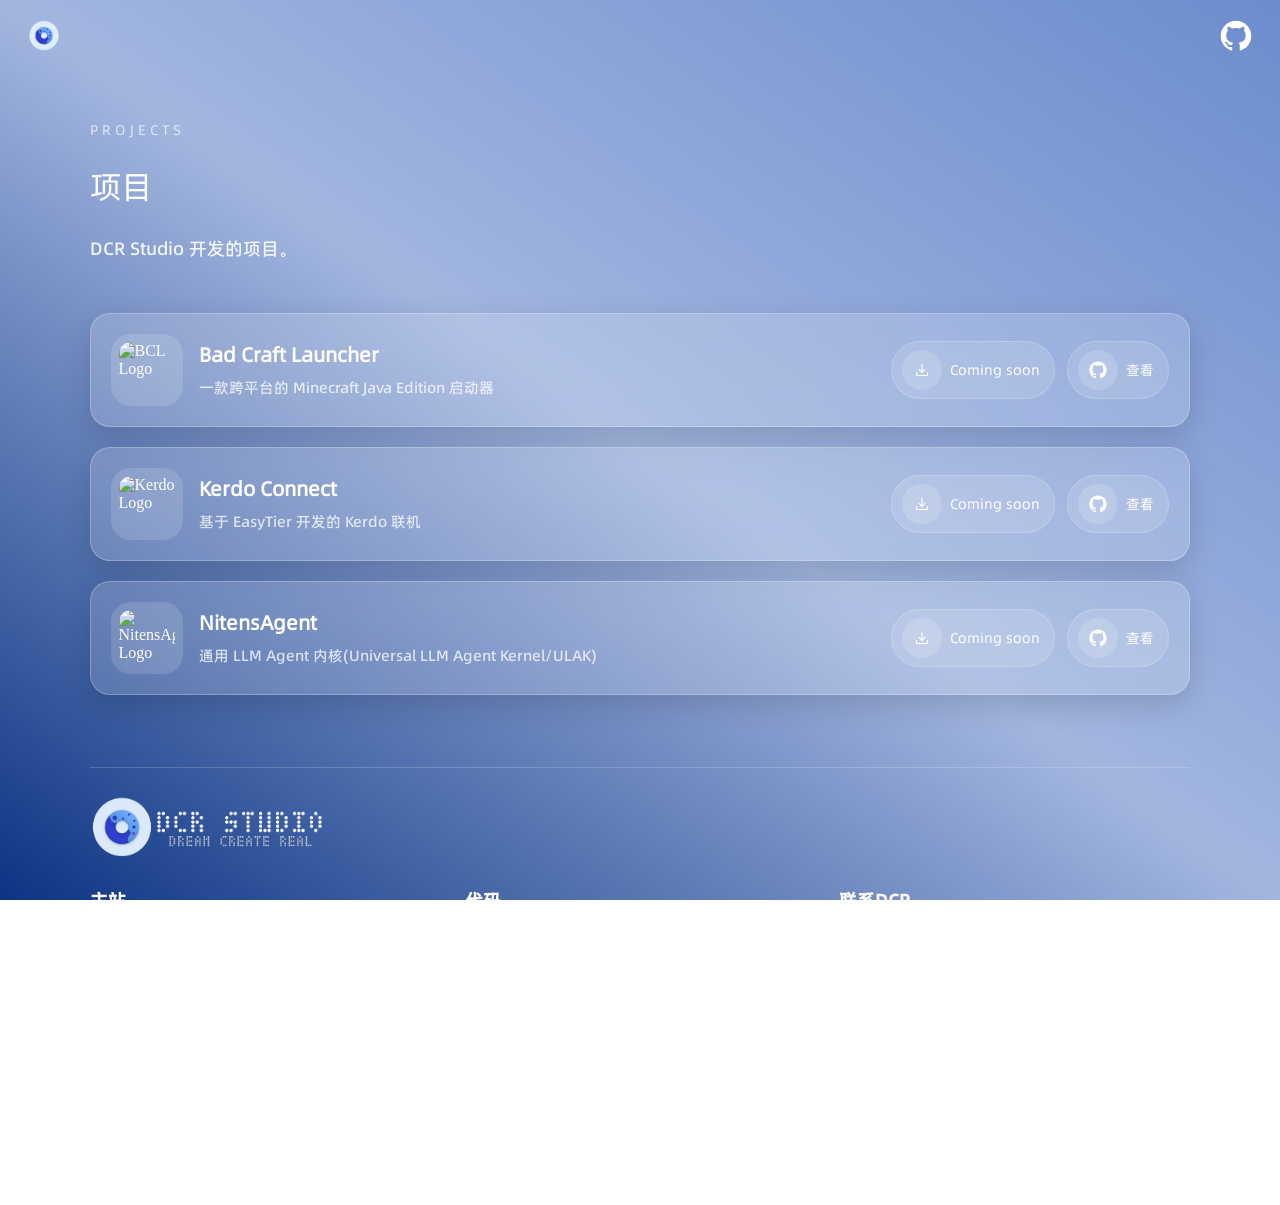
==== commit 2210c832: "[modify] changed KrAg to RnAg" ====
--- a/projects.html
+++ b/projects.html
@@ -73,19 +73,19 @@
                     </div>
                 </article>
                 <article class="member-card project-card">
-                    <img class="project-card__logo" src="https://github.com/DCR-Studio.png" alt="KrAg Logo">
+                    <img class="project-card__logo" src="https://github.com/DCR-Studio.png" alt="NitensAgent Logo">
                     <div class="project-card__info">
-                        <h3>Krypton Agent</h3>
+                        <h3>NitensAgent</h3>
                         <p>通用 LLM Agent 内核(Universal LLM Agent Kernel/ULAK)</p>
                     </div>
                     <div class="project-card__actions">
-                        <a class="project-card__action" href="https://github.com/DCR-Studio/Krypton_Agent/releases/latest" aria-label="下载项目资源">
+                        <a class="project-card__action" href="https://github.com/DCR-Studio/NitensAgent/releases/latest" aria-label="下载项目资源">
                             <span class="project-card__action-icon">
                                 <img src="./res/images/svg/download.svg" alt="下载">
                             </span>
                             <span class="project-card__action-label">Coming soon</span>
                         </a>
-                        <a class="project-card__action" href="https://github.com/DCR-Studio/KryptonAgent" aria-label="查看项目详情">
+                        <a class="project-card__action" href="https://github.com/DCR-Studio/NitensAgent" aria-label="查看项目详情">
                             <span class="project-card__action-icon">
                                 <img src="./res/images/svg/github.svg" alt="查看">
                             </span>
